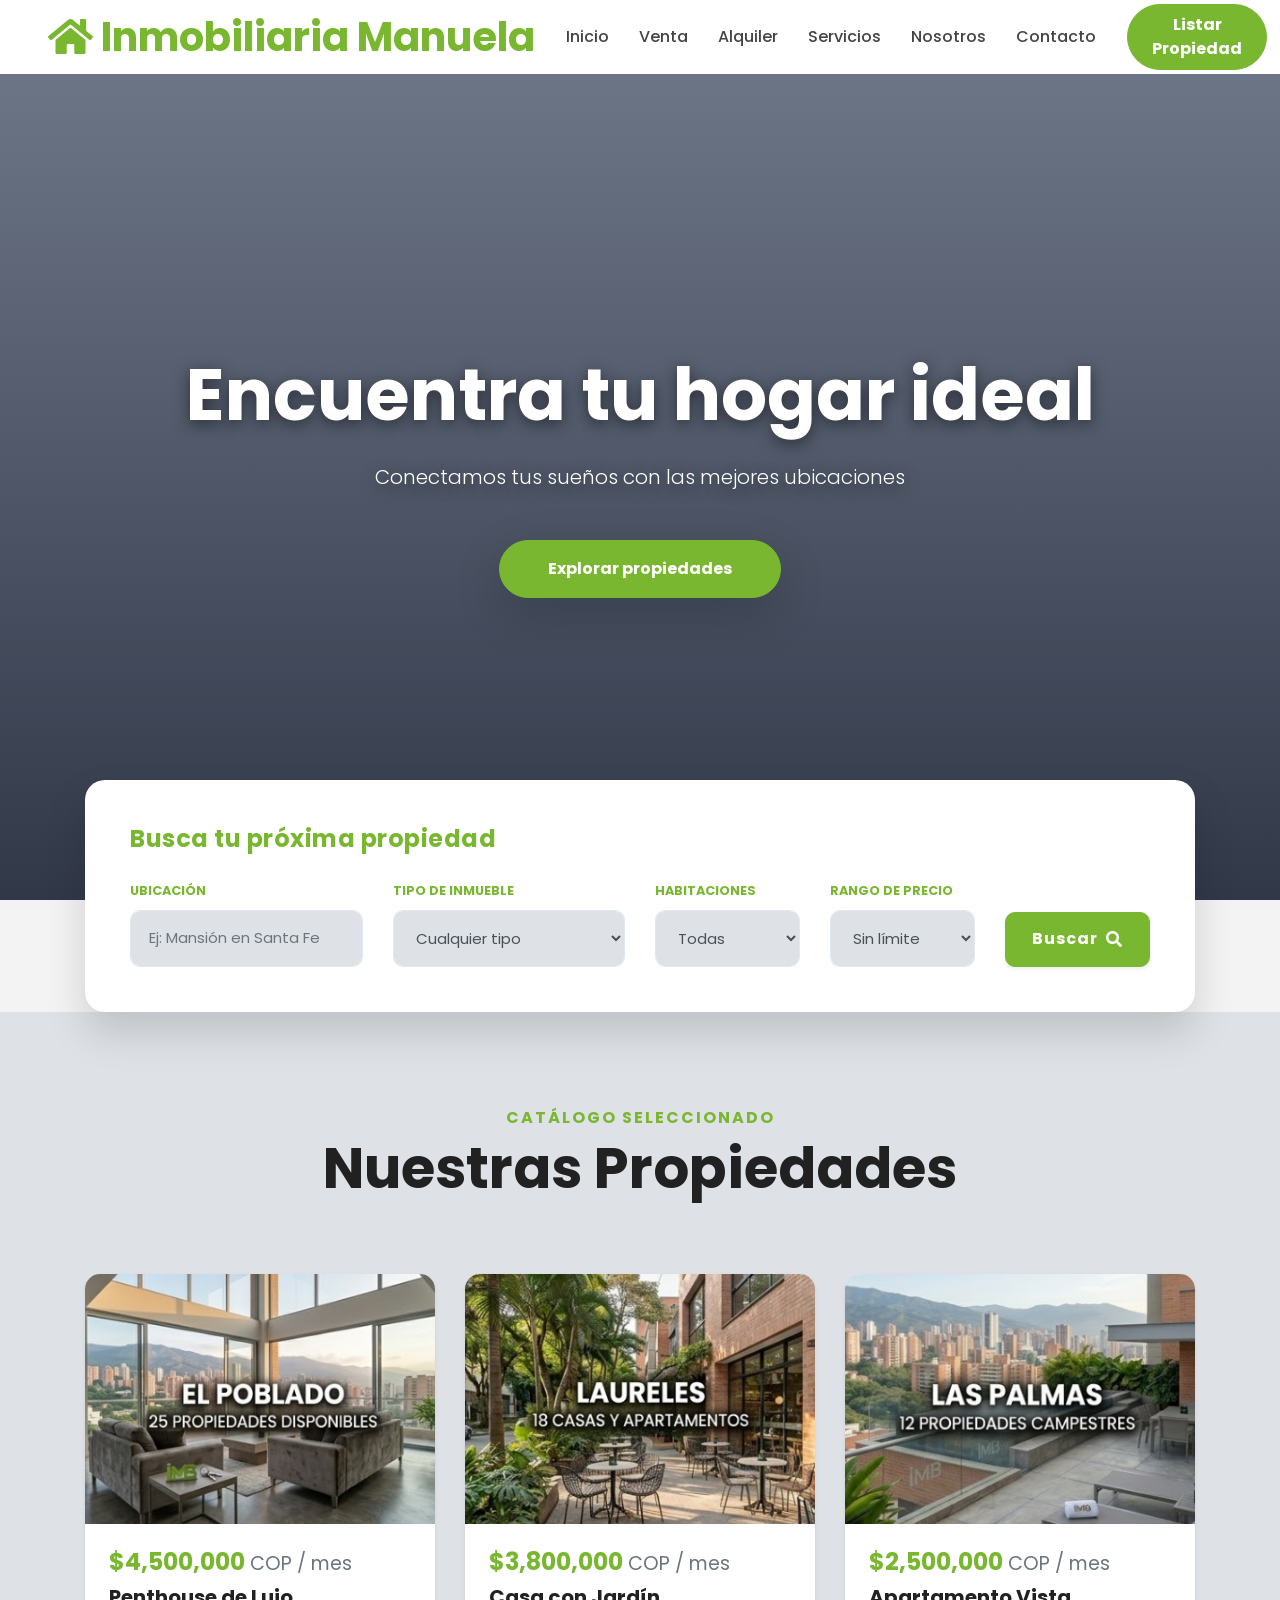
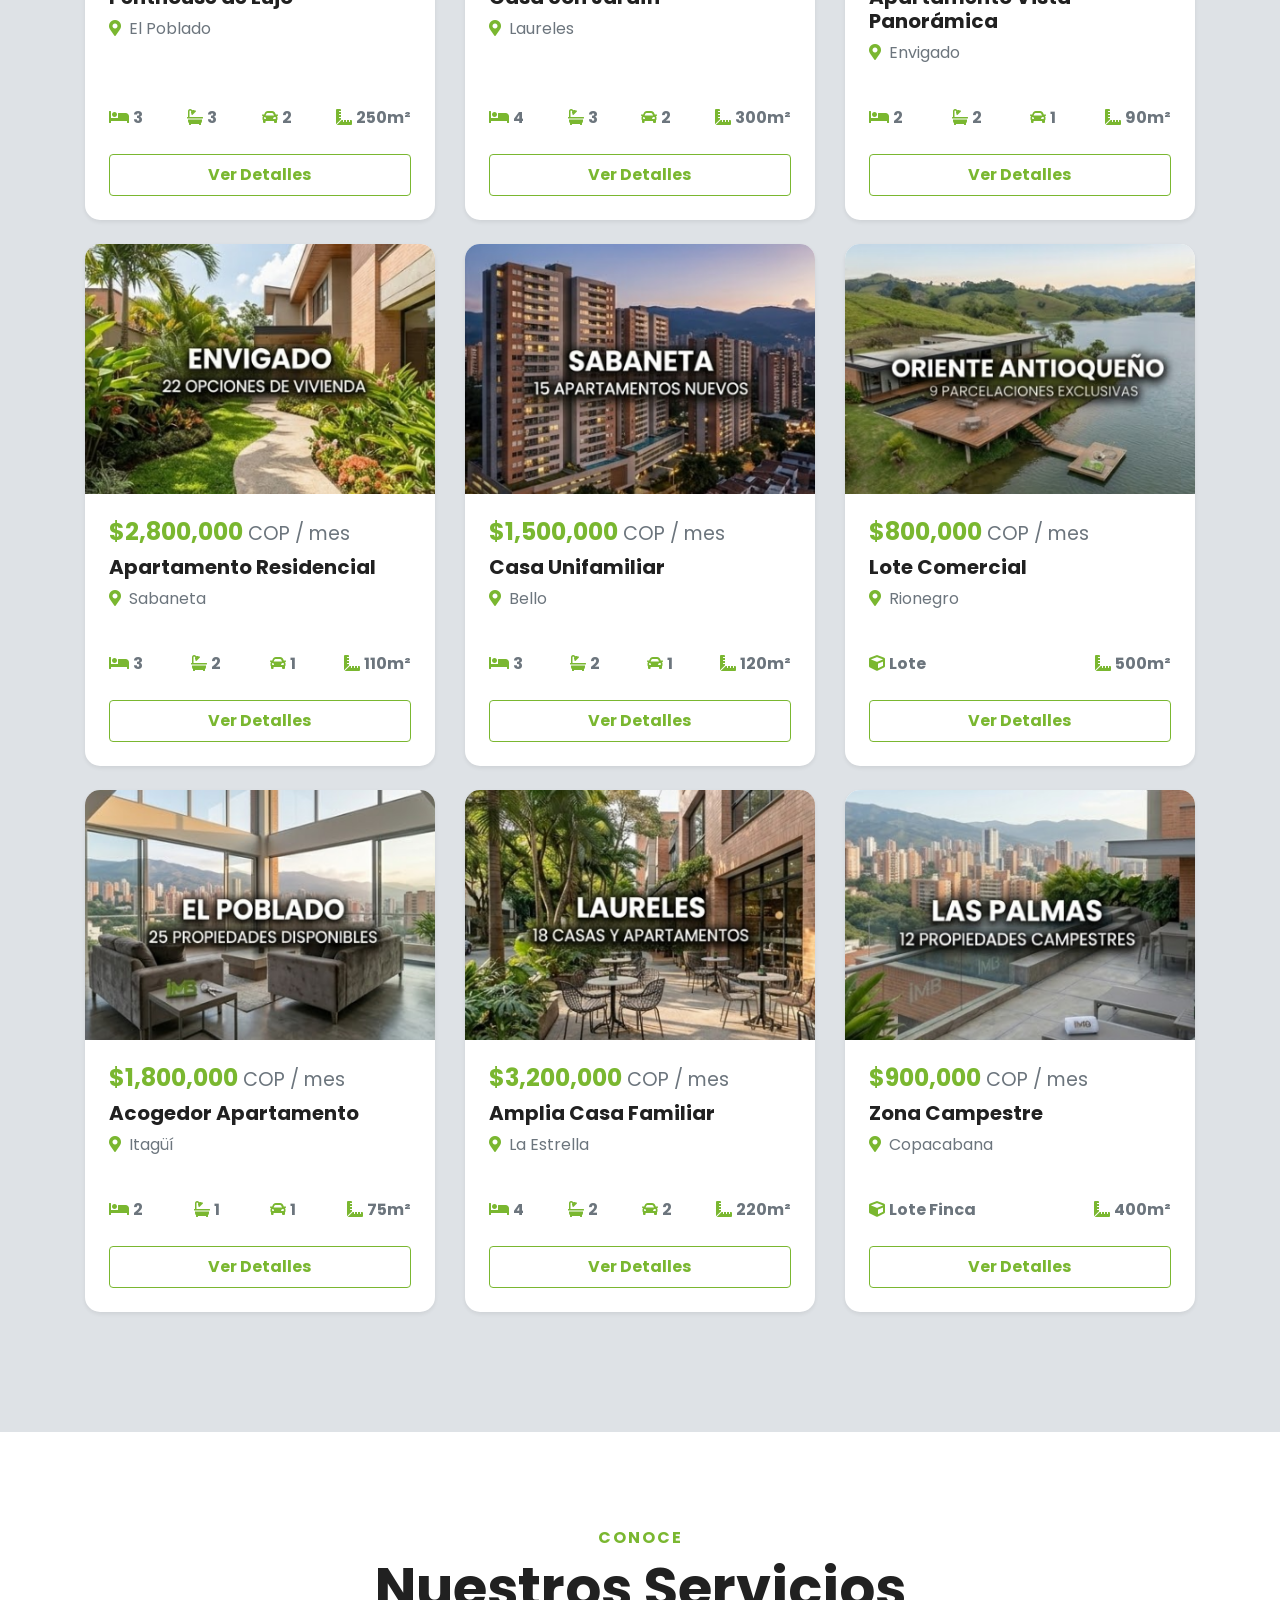
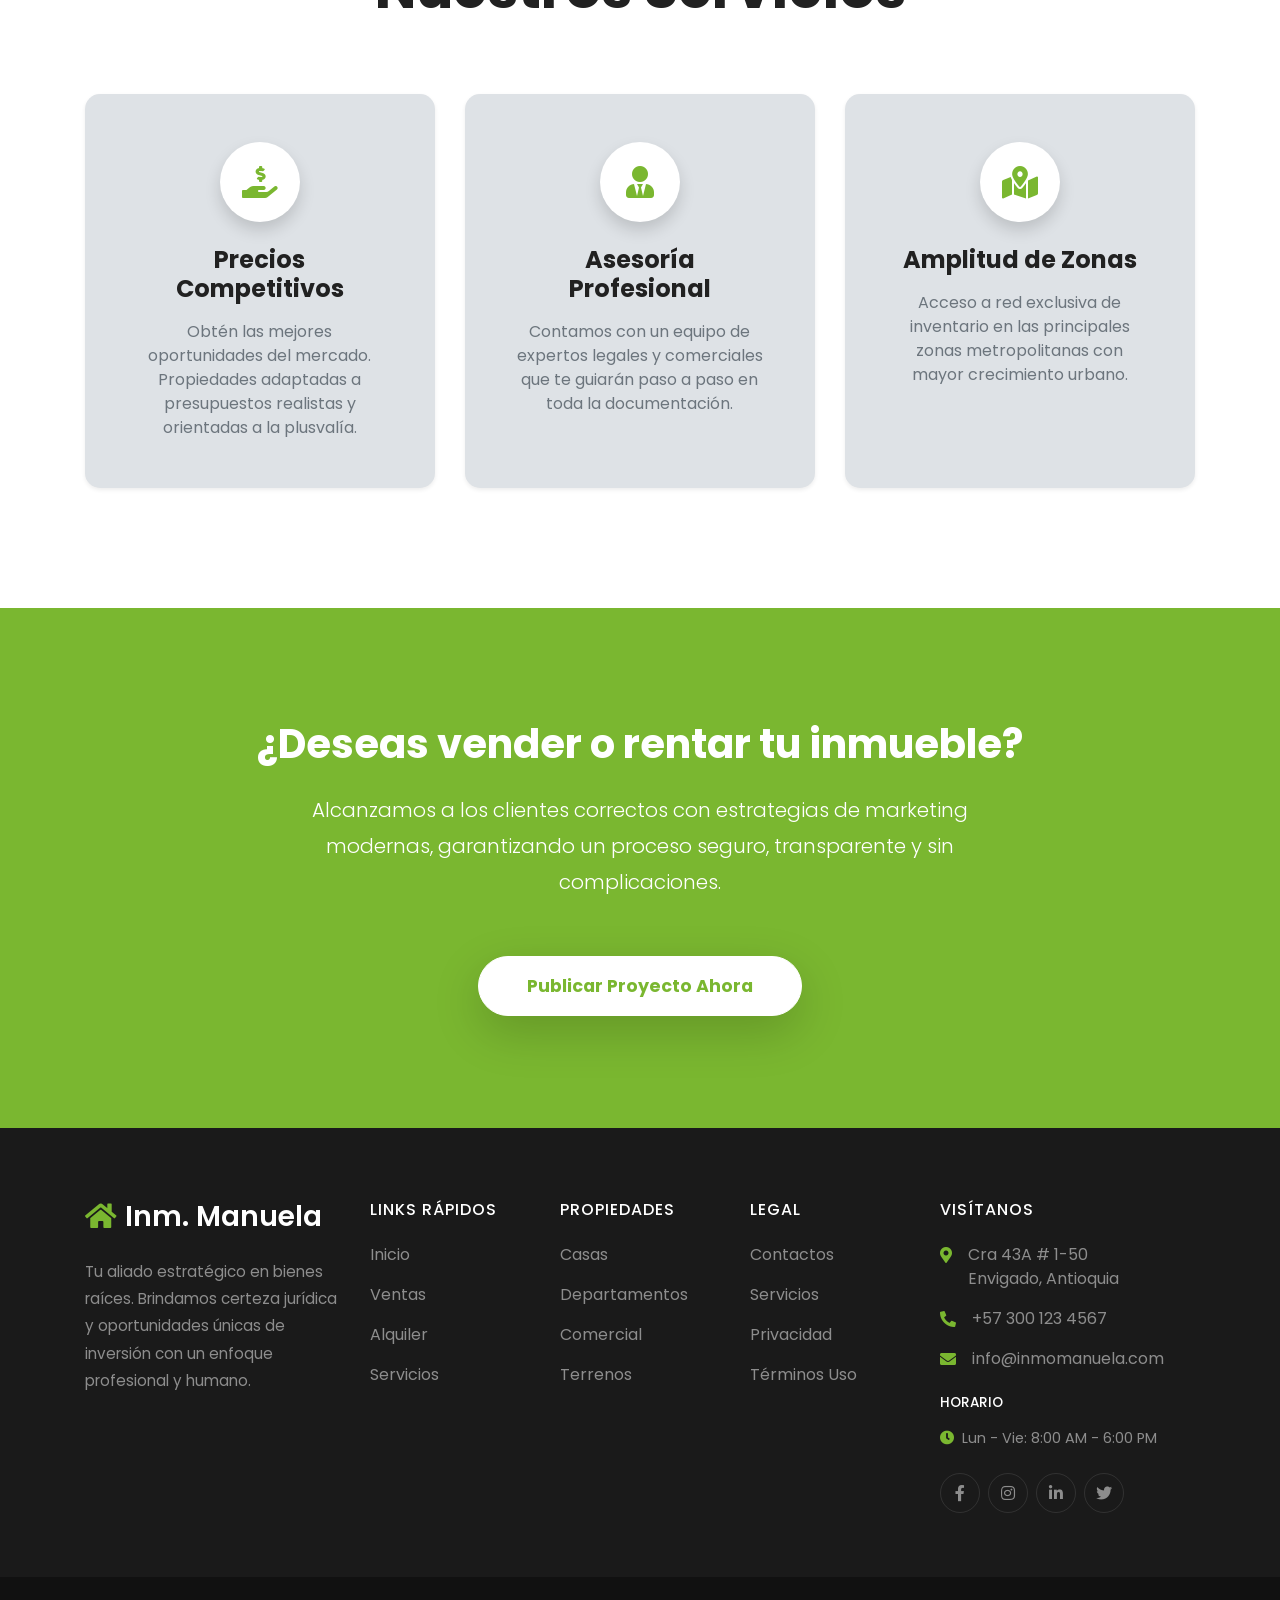
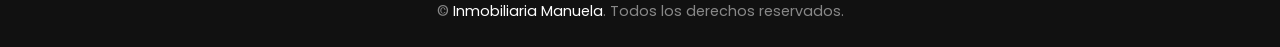
==== index.html @ 90dbbf2b "la primera modificacion de goku" ====
<!DOCTYPE html>
<html lang="es">

<head>
    <meta charset="utf-8">
    <title>Inmobiliaria Manuela - Encuentra tu hogar ideal</title>
    <meta content="width=device-width, initial-scale=1.0" name="viewport">
    <!-- Font Awesome -->
    <link href="https://cdnjs.cloudflare.com/ajax/libs/font-awesome/5.10.0/css/all.min.css" rel="stylesheet">
    <!-- Google Fonts -->
    <link href="https://fonts.googleapis.com/css2?family=Poppins:wght@300;400;500;600;700&display=swap" rel="stylesheet"> 
    <!-- Bootstrap -->
    <link href="css/style.css" rel="stylesheet">
</head>

<body data-spy="scroll" data-target=".navbar" data-offset="51">
    <!-- Navbar Fija -->
    <nav class="navbar navbar-expand-lg bg-white navbar-light shadow-sm fixed-top py-3 py-lg-0 px-3 px-lg-5 transition-navbar">
        <a href="index.html" class="navbar-brand">
            <h1 class="m-0 text-primary font-weight-bold"><i class="fa fa-home mr-2"></i>Inmobiliaria Manuela</h1>
        </a>
        <button type="button" class="navbar-toggler" data-toggle="collapse" data-target="#navbarCollapse">
            <span class="navbar-toggler-icon"></span>
        </button>
        <div class="collapse navbar-collapse justify-content-between" id="navbarCollapse">
            <div class="navbar-nav ml-auto py-0">
                <a href="index.html" class="nav-item nav-link active animated-link">Inicio</a>
                <a href="destination.html" class="nav-item nav-link animated-link">Venta</a>
                <a href="package.html" class="nav-item nav-link animated-link">Alquiler</a>
                <a href="service.html" class="nav-item nav-link animated-link">Servicios</a>
                <a href="about.html" class="nav-item nav-link animated-link">Nosotros</a>
                <a href="contact.html" class="nav-item nav-link animated-link">Contacto</a>
            </div>
            <a href="#contacto" class="btn btn-primary btn-cta rounded-pill py-2 px-4 d-none d-lg-block ml-3 font-weight-bold text-white smooth-scroll">Listar Propiedad</a>
        </div>
    </nav>

    <!-- Hero -->
    <div id="inicio" class="hero-section position-relative vh-100 d-flex align-items-center">
        <div class="hero-overlay"></div>
        <div class="container position-relative text-center" style="z-index: 2; margin-top: 50px;">
            <h1 class="display-3 text-white font-weight-bold mb-4 shadow-text">Encuentra tu hogar ideal</h1>
            <p class="text-white mb-5 shadow-text lead w-75 mx-auto" style="font-size: 1.25rem;">Conectamos tus sueños con las mejores ubicaciones</p>
            <a href="#destacadas" class="btn btn-primary rounded-pill py-3 px-5 font-weight-bold smooth-scroll text-white shadow-lg btn-cta">Explorar propiedades</a>
        </div>
    </div>

    <!-- Buscador (Flotante) -->
    <div class="container search-container" style="margin-top: -120px; position: relative; z-index: 10;">
        <div class="bg-white rounded-lg shadow-lg p-4 p-md-5 search-card">
            <h4 class="text-primary font-weight-bold mb-4">Busca tu próxima propiedad</h4>
            <form id="searchForm">
                <div class="row align-items-end">
                    <div class="col-lg-3 col-md-6 mb-3 mb-lg-0">
                        <label class="font-weight-bold text-primary small text-uppercase" for="ubicacionInput">Ubicación</label>
                        <input type="text" class="form-control bg-light border-0 py-3" id="ubicacionInput" placeholder="Ej: Mansión en Santa Fe">
                    </div>
                    <div class="col-lg-3 col-md-6 mb-3 mb-lg-0">
                        <label class="font-weight-bold text-primary small text-uppercase" for="tipo">Tipo de Inmueble</label>
                        <select class="form-control bg-light border-0 py-3" id="tipo">
                            <option value="">Cualquier tipo</option>
                            <option value="casa">Casa</option>
                            <option value="departamento">Departamento</option>
                            <option value="terreno">Terreno</option>
                            <option value="oficina">Oficina Comercial</option>
                        </select>
                    </div>
                    <div class="col-lg-2 col-md-6 mb-3 mb-lg-0">
                        <label class="font-weight-bold text-primary small text-uppercase" for="habitaciones">Habitaciones</label>
                        <select class="form-control bg-light border-0 py-3" id="habitaciones">
                            <option value="todas">Todas</option>
                            <option value="1">1 o más</option>
                            <option value="2">2 o más</option>
                            <option value="3">3 o más</option>
                            <option value="4">4 o más</option>
                        </select>
                    </div>
                    <div class="col-lg-2 col-md-6 mb-3 mb-lg-0">
                        <label class="font-weight-bold text-primary small text-uppercase" for="precio">Rango de Precio</label>
                        <select class="form-control bg-light border-0 py-3" id="precio">
                            <option value="ilimitado">Sin límite</option>
                            <option value="1000000">Hasta $1M COP</option>
                            <option value="3000000">Hasta $3M COP</option>
                            <option value="5000000">Hasta $5M COP</option>
                            <option value="10000000">Hasta $10M COP</option>
                        </select>
                    </div>
                    <div class="col-lg-2 mt-3 mt-lg-0">
                        <button class="btn btn-primary btn-block py-3 font-weight-bold shadow-sm d-flex align-items-center justify-content-center text-white submit-btn" type="submit">
                            Buscar <i class="fa fa-search ml-2"></i>
                        </button>
                    </div>
                </div>
                <div id="search-feedback" class="mt-4 text-center d-none p-3 rounded font-weight-bold">
                    <!-- Mensaje de confirmacion ira aqui -->
                </div>
            </form>
        </div>

        <!-- Contenedor cerrado del buscador (sin propiedades de prueba duplicadas) -->
    </div>

    <!-- Propiedades Destacadas (Resultados) -->
    <div id="destacadas" class="container-fluid bg-light py-5">
        <div class="container py-5">
            <div class="text-center mb-5 pb-3">
                <h6 class="text-primary text-uppercase font-weight-bold" style="letter-spacing: 2px;">Catálogo Seleccionado</h6>
                <h2 class="display-4 font-weight-bold text-dark">Nuestras Propiedades</h2>
            </div>
            <div class="row" id="property-grid">
                <!-- Propiedad 1 -->
                <div class="col-lg-4 col-md-6 mb-4 property-item" data-ubicacion="El Poblado" data-tipo="departamento" data-habitaciones="3" data-precio="4500000">
                    <div class="property-card bg-white rounded-lg shadow-sm overflow-hidden h-100 d-flex flex-column">
                        <div class="position-relative overflow-hidden property-img" style="height: 250px;">
                            <img class="img-fluid w-100 h-100" src="img/destination-1.png" alt="Propiedad" style="object-fit:cover;">
                            <div class="badge-status bg-success text-white position-absolute font-weight-bold px-3 py-1 rounded">Renta</div>
                        </div>
                        <div class="p-4 d-flex flex-column flex-grow-1">
                            <h4 class="text-primary font-weight-bold mb-2">$4,500,000 <span class="small text-muted font-weight-normal">COP / mes</span></h4>
                            <h5 class="font-weight-bold mb-2 text-dark property-title">Penthouse de Lujo</h5>
                            <p class="text-muted mb-4"><i class="fa fa-map-marker-alt text-primary mr-2"></i>El Poblado</p>
                            
                            <div class="mt-auto">
                                <div class="d-flex justify-content-between mb-4 pt-3 border-top border-light">
                                    <span class="property-specs text-muted font-weight-bold"><i class="fa fa-bed text-primary mr-1"></i>3</span>
                                    <span class="property-specs text-muted font-weight-bold"><i class="fa fa-bath text-primary mr-1"></i>3</span>
                                    <span class="property-specs text-muted font-weight-bold"><i class="fa fa-car text-primary mr-1"></i>2</span>
                                    <span class="property-specs text-muted font-weight-bold"><i class="fa fa-ruler-combined text-primary mr-1"></i>250m&sup2;</span>
                                </div>
                                <a href="property-details.html?id=1" class="btn btn-outline-primary btn-block rounded py-2 font-weight-bold w-100">Ver Detalles</a>
                            </div>
                        </div>
                    </div>
                </div>
                <!-- Propiedad 2 -->
                <div class="col-lg-4 col-md-6 mb-4 property-item" data-ubicacion="Laureles" data-tipo="casa" data-habitaciones="4" data-precio="3800000">
                    <div class="property-card bg-white rounded-lg shadow-sm overflow-hidden h-100 d-flex flex-column">
                        <div class="position-relative overflow-hidden property-img" style="height: 250px;">
                            <img class="img-fluid w-100 h-100" src="img/destination-2.png" alt="Propiedad" style="object-fit:cover;">
                            <div class="badge-status bg-success text-white position-absolute font-weight-bold px-3 py-1 rounded">Renta</div>
                        </div>
                        <div class="p-4 d-flex flex-column flex-grow-1">
                            <h4 class="text-primary font-weight-bold mb-2">$3,800,000 <span class="small text-muted font-weight-normal">COP / mes</span></h4>
                            <h5 class="font-weight-bold mb-2 text-dark property-title">Casa con Jardín</h5>
                            <p class="text-muted mb-4"><i class="fa fa-map-marker-alt text-primary mr-2"></i>Laureles</p>
                            
                            <div class="mt-auto">
                                <div class="d-flex justify-content-between mb-4 pt-3 border-top border-light">
                                    <span class="property-specs text-muted font-weight-bold"><i class="fa fa-bed text-primary mr-1"></i>4</span>
                                    <span class="property-specs text-muted font-weight-bold"><i class="fa fa-bath text-primary mr-1"></i>3</span>
                                    <span class="property-specs text-muted font-weight-bold"><i class="fa fa-car text-primary mr-1"></i>2</span>
                                    <span class="property-specs text-muted font-weight-bold"><i class="fa fa-ruler-combined text-primary mr-1"></i>300m&sup2;</span>
                                </div>
                                <a href="property-details.html?id=2" class="btn btn-outline-primary btn-block rounded py-2 font-weight-bold w-100">Ver Detalles</a>
                            </div>
                        </div>
                    </div>
                </div>
                <!-- Propiedad 3 -->
                <div class="col-lg-4 col-md-6 mb-4 property-item" data-ubicacion="Envigado" data-tipo="departamento" data-habitaciones="2" data-precio="2500000">
                    <div class="property-card bg-white rounded-lg shadow-sm overflow-hidden h-100 d-flex flex-column">
                        <div class="position-relative overflow-hidden property-img" style="height: 250px;">
                            <img class="img-fluid w-100 h-100" src="img/destination-3.png" alt="Propiedad" style="object-fit:cover;">
                            <div class="badge-status bg-success text-white position-absolute font-weight-bold px-3 py-1 rounded">Renta</div>
                        </div>
                        <div class="p-4 d-flex flex-column flex-grow-1">
                            <h4 class="text-primary font-weight-bold mb-2">$2,500,000 <span class="small text-muted font-weight-normal">COP / mes</span></h4>
                            <h5 class="font-weight-bold mb-2 text-dark property-title">Apartamento Vista Panorámica</h5>
                            <p class="text-muted mb-4"><i class="fa fa-map-marker-alt text-primary mr-2"></i>Envigado</p>
                            
                            <div class="mt-auto">
                                <div class="d-flex justify-content-between mb-4 pt-3 border-top border-light">
                                    <span class="property-specs text-muted font-weight-bold"><i class="fa fa-bed text-primary mr-1"></i>2</span>
                                    <span class="property-specs text-muted font-weight-bold"><i class="fa fa-bath text-primary mr-1"></i>2</span>
                                    <span class="property-specs text-muted font-weight-bold"><i class="fa fa-car text-primary mr-1"></i>1</span>
                                    <span class="property-specs text-muted font-weight-bold"><i class="fa fa-ruler-combined text-primary mr-1"></i>90m&sup2;</span>
                                </div>
                                <a href="property-details.html?id=3" class="btn btn-outline-primary btn-block rounded py-2 font-weight-bold w-100">Ver Detalles</a>
                            </div>
                        </div>
                    </div>
                </div>
                 <!-- Propiedad 4 -->
                 <div class="col-lg-4 col-md-6 mb-4 property-item" data-ubicacion="Sabaneta" data-tipo="departamento" data-habitaciones="3" data-precio="2800000">
                    <div class="property-card bg-white rounded-lg shadow-sm overflow-hidden h-100 d-flex flex-column">
                        <div class="position-relative overflow-hidden property-img" style="height: 250px;">
                            <img class="img-fluid w-100 h-100" src="img/destination-4.png" alt="Propiedad" style="object-fit:cover;">
                            <div class="badge-status bg-success text-white position-absolute font-weight-bold px-3 py-1 rounded">Renta</div>
                        </div>
                        <div class="p-4 d-flex flex-column flex-grow-1">
                            <h4 class="text-primary font-weight-bold mb-2">$2,800,000 <span class="small text-muted font-weight-normal">COP / mes</span></h4>
                            <h5 class="font-weight-bold mb-2 text-dark property-title">Apartamento Residencial</h5>
                            <p class="text-muted mb-4"><i class="fa fa-map-marker-alt text-primary mr-2"></i>Sabaneta</p>
                            
                            <div class="mt-auto">
                                <div class="d-flex justify-content-between mb-4 pt-3 border-top border-light">
                                    <span class="property-specs text-muted font-weight-bold"><i class="fa fa-bed text-primary mr-1"></i>3</span>
                                    <span class="property-specs text-muted font-weight-bold"><i class="fa fa-bath text-primary mr-1"></i>2</span>
                                    <span class="property-specs text-muted font-weight-bold"><i class="fa fa-car text-primary mr-1"></i>1</span>
                                    <span class="property-specs text-muted font-weight-bold"><i class="fa fa-ruler-combined text-primary mr-1"></i>110m&sup2;</span>
                                </div>
                                <a href="property-details.html?id=4" class="btn btn-outline-primary btn-block rounded py-2 font-weight-bold w-100">Ver Detalles</a>
                            </div>
                        </div>
                    </div>
                </div>
                <!-- Propiedad 5 -->
                <div class="col-lg-4 col-md-6 mb-4 property-item" data-ubicacion="Bello" data-tipo="casa" data-habitaciones="3" data-precio="1500000">
                    <div class="property-card bg-white rounded-lg shadow-sm overflow-hidden h-100 d-flex flex-column">
                        <div class="position-relative overflow-hidden property-img" style="height: 250px;">
                            <img class="img-fluid w-100 h-100" src="img/destination-5.png" alt="Propiedad" style="object-fit:cover;">
                            <div class="badge-status bg-success text-white position-absolute font-weight-bold px-3 py-1 rounded">Renta</div>
                        </div>
                        <div class="p-4 d-flex flex-column flex-grow-1">
                            <h4 class="text-primary font-weight-bold mb-2">$1,500,000 <span class="small text-muted font-weight-normal">COP / mes</span></h4>
                            <h5 class="font-weight-bold mb-2 text-dark property-title">Casa Unifamiliar</h5>
                            <p class="text-muted mb-4"><i class="fa fa-map-marker-alt text-primary mr-2"></i>Bello</p>
                            
                            <div class="mt-auto">
                                <div class="d-flex justify-content-between mb-4 pt-3 border-top border-light">
                                    <span class="property-specs text-muted font-weight-bold"><i class="fa fa-bed text-primary mr-1"></i>3</span>
                                    <span class="property-specs text-muted font-weight-bold"><i class="fa fa-bath text-primary mr-1"></i>2</span>
                                    <span class="property-specs text-muted font-weight-bold"><i class="fa fa-car text-primary mr-1"></i>1</span>
                                    <span class="property-specs text-muted font-weight-bold"><i class="fa fa-ruler-combined text-primary mr-1"></i>120m&sup2;</span>
                                </div>
                                <a href="property-details.html?id=5" class="btn btn-outline-primary btn-block rounded py-2 font-weight-bold w-100">Ver Detalles</a>
                            </div>
                        </div>
                    </div>
                </div>
                <!-- Propiedad 6 -->
                <div class="col-lg-4 col-md-6 mb-4 property-item" data-ubicacion="Rionegro" data-tipo="terreno" data-habitaciones="0" data-precio="800000">
                    <div class="property-card bg-white rounded-lg shadow-sm overflow-hidden h-100 d-flex flex-column">
                        <div class="position-relative overflow-hidden property-img" style="height: 250px;">
                            <img class="img-fluid w-100 h-100" src="img/destination-6.png" alt="Propiedad" style="object-fit:cover;">
                            <div class="badge-status bg-success text-white position-absolute font-weight-bold px-3 py-1 rounded">Renta</div>
                        </div>
                        <div class="p-4 d-flex flex-column flex-grow-1">
                            <h4 class="text-primary font-weight-bold mb-2">$800,000 <span class="small text-muted font-weight-normal">COP / mes</span></h4>
                            <h5 class="font-weight-bold mb-2 text-dark property-title">Lote Comercial</h5>
                            <p class="text-muted mb-4"><i class="fa fa-map-marker-alt text-primary mr-2"></i>Rionegro</p>
                            
                            <div class="mt-auto">
                                <div class="d-flex justify-content-between mb-4 pt-3 border-top border-light">
                                    <span class="property-specs text-muted font-weight-bold"><i class="fa fa-cube text-primary mr-1"></i>Lote</span>
                                    <span class="property-specs text-muted font-weight-bold"><i class="fa fa-ruler-combined text-primary mr-1"></i>500m&sup2;</span>
                                </div>
                                <a href="property-details.html?id=6" class="btn btn-outline-primary btn-block rounded py-2 font-weight-bold w-100">Ver Detalles</a>
                            </div>
                        </div>
                    </div>
                </div>
                <!-- Propiedad 7 -->
                <div class="col-lg-4 col-md-6 mb-4 property-item" data-ubicacion="Itagüí" data-tipo="departamento" data-habitaciones="2" data-precio="1800000">
                    <div class="property-card bg-white rounded-lg shadow-sm overflow-hidden h-100 d-flex flex-column">
                        <div class="position-relative overflow-hidden property-img" style="height: 250px;">
                            <img class="img-fluid w-100 h-100" src="img/destination-1.png" alt="Propiedad" style="object-fit:cover;">
                            <div class="badge-status bg-success text-white position-absolute font-weight-bold px-3 py-1 rounded">Renta</div>
                        </div>
                        <div class="p-4 d-flex flex-column flex-grow-1">
                            <h4 class="text-primary font-weight-bold mb-2">$1,800,000 <span class="small text-muted font-weight-normal">COP / mes</span></h4>
                            <h5 class="font-weight-bold mb-2 text-dark property-title">Acogedor Apartamento</h5>
                            <p class="text-muted mb-4"><i class="fa fa-map-marker-alt text-primary mr-2"></i>Itagüí</p>
                            
                            <div class="mt-auto">
                                <div class="d-flex justify-content-between mb-4 pt-3 border-top border-light">
                                    <span class="property-specs text-muted font-weight-bold"><i class="fa fa-bed text-primary mr-1"></i>2</span>
                                    <span class="property-specs text-muted font-weight-bold"><i class="fa fa-bath text-primary mr-1"></i>1</span>
                                    <span class="property-specs text-muted font-weight-bold"><i class="fa fa-car text-primary mr-1"></i>1</span>
                                    <span class="property-specs text-muted font-weight-bold"><i class="fa fa-ruler-combined text-primary mr-1"></i>75m&sup2;</span>
                                </div>
                                <a href="property-details.html?id=7" class="btn btn-outline-primary btn-block rounded py-2 font-weight-bold w-100">Ver Detalles</a>
                            </div>
                        </div>
                    </div>
                </div>
                <!-- Propiedad 8 -->
                <div class="col-lg-4 col-md-6 mb-4 property-item" data-ubicacion="La Estrella" data-tipo="casa" data-habitaciones="4" data-precio="3200000">
                    <div class="property-card bg-white rounded-lg shadow-sm overflow-hidden h-100 d-flex flex-column">
                        <div class="position-relative overflow-hidden property-img" style="height: 250px;">
                            <img class="img-fluid w-100 h-100" src="img/destination-2.png" alt="Propiedad" style="object-fit:cover;">
                            <div class="badge-status bg-success text-white position-absolute font-weight-bold px-3 py-1 rounded">Renta</div>
                        </div>
                        <div class="p-4 d-flex flex-column flex-grow-1">
                            <h4 class="text-primary font-weight-bold mb-2">$3,200,000 <span class="small text-muted font-weight-normal">COP / mes</span></h4>
                            <h5 class="font-weight-bold mb-2 text-dark property-title">Amplia Casa Familiar</h5>
                            <p class="text-muted mb-4"><i class="fa fa-map-marker-alt text-primary mr-2"></i>La Estrella</p>
                            
                            <div class="mt-auto">
                                <div class="d-flex justify-content-between mb-4 pt-3 border-top border-light">
                                    <span class="property-specs text-muted font-weight-bold"><i class="fa fa-bed text-primary mr-1"></i>4</span>
                                    <span class="property-specs text-muted font-weight-bold"><i class="fa fa-bath text-primary mr-1"></i>2</span>
                                    <span class="property-specs text-muted font-weight-bold"><i class="fa fa-car text-primary mr-1"></i>2</span>
                                    <span class="property-specs text-muted font-weight-bold"><i class="fa fa-ruler-combined text-primary mr-1"></i>220m&sup2;</span>
                                </div>
                                <a href="property-details.html?id=8" class="btn btn-outline-primary btn-block rounded py-2 font-weight-bold w-100">Ver Detalles</a>
                            </div>
                        </div>
                    </div>
                </div>
                <!-- Propiedad 9 -->
                <div class="col-lg-4 col-md-6 mb-4 property-item" data-ubicacion="Copacabana" data-tipo="terreno" data-habitaciones="0" data-precio="900000">
                    <div class="property-card bg-white rounded-lg shadow-sm overflow-hidden h-100 d-flex flex-column">
                        <div class="position-relative overflow-hidden property-img" style="height: 250px;">
                            <img class="img-fluid w-100 h-100" src="img/destination-3.png" alt="Propiedad" style="object-fit:cover;">
                            <div class="badge-status bg-success text-white position-absolute font-weight-bold px-3 py-1 rounded">Renta</div>
                        </div>
                        <div class="p-4 d-flex flex-column flex-grow-1">
                            <h4 class="text-primary font-weight-bold mb-2">$900,000 <span class="small text-muted font-weight-normal">COP / mes</span></h4>
                            <h5 class="font-weight-bold mb-2 text-dark property-title">Zona Campestre</h5>
                            <p class="text-muted mb-4"><i class="fa fa-map-marker-alt text-primary mr-2"></i>Copacabana</p>
                            
                            <div class="mt-auto">
                                <div class="d-flex justify-content-between mb-4 pt-3 border-top border-light">
                                    <span class="property-specs text-muted font-weight-bold"><i class="fa fa-cube text-primary mr-1"></i>Lote Finca</span>
                                    <span class="property-specs text-muted font-weight-bold"><i class="fa fa-ruler-combined text-primary mr-1"></i>400m&sup2;</span>
                                </div>
                                <a href="property-details.html?id=9" class="btn btn-outline-primary btn-block rounded py-2 font-weight-bold w-100">Ver Detalles</a>
                            </div>
                        </div>
                    </div>
                </div>
            </div>
        </div>
    </div>

    <!-- Servicios -->
    <div id="servicios" class="container-fluid py-5 bg-white">
        <div class="container py-5">
            <div class="text-center mb-5 pb-3">
                <h6 class="text-primary text-uppercase font-weight-bold" style="letter-spacing: 2px;">Conoce</h6>
                <h2 class="display-4 font-weight-bold text-dark">Nuestros Servicios</h2>
            </div>
            <div class="row">
                <div class="col-lg-4 col-md-6 mb-4">
                    <div class="service-card bg-light p-5 rounded-lg shadow-sm text-center h-100 border-0">
                        <div class="icon-circle bg-white text-primary mx-auto mb-4 shadow">
                            <i class="fa fa-hand-holding-usd fa-2x"></i>
                        </div>
                        <h4 class="font-weight-bold mb-3 text-dark">Precios Competitivos</h4>
                        <p class="text-muted mb-0">Obtén las mejores oportunidades del mercado. Propiedades adaptadas a presupuestos realistas y orientadas a la plusvalía.</p>
                    </div>
                </div>
                <div class="col-lg-4 col-md-6 mb-4">
                    <div class="service-card bg-light p-5 rounded-lg shadow-sm text-center h-100 border-0">
                        <div class="icon-circle bg-white text-primary mx-auto mb-4 shadow">
                            <i class="fa fa-user-tie fa-2x"></i>
                        </div>
                        <h4 class="font-weight-bold mb-3 text-dark">Asesoría Profesional</h4>
                        <p class="text-muted mb-0">Contamos con un equipo de expertos legales y comerciales que te guiarán paso a paso en toda la documentación.</p>
                    </div>
                </div>
                <div class="col-lg-4 col-md-6 mb-4">
                    <div class="service-card bg-light p-5 rounded-lg shadow-sm text-center h-100 border-0">
                        <div class="icon-circle bg-white text-primary mx-auto mb-4 shadow">
                            <i class="fa fa-map-marked-alt fa-2x"></i>
                        </div>
                        <h4 class="font-weight-bold mb-3 text-dark">Amplitud de Zonas</h4>
                        <p class="text-muted mb-0">Acceso a red exclusiva de inventario en las principales zonas metropolitanas con mayor crecimiento urbano.</p>
                    </div>
                </div>
            </div>
        </div>
    </div>

    <!-- CTA Global -->
    <div class="container-fluid bg-primary py-5 text-center">
        <div class="container py-5 my-3">
            <h2 class="text-white font-weight-bold mb-4 display-4" style="font-size: 2.5rem;">¿Deseas vender o rentar tu inmueble?</h2>
            <p class="text-white mb-5 fs-5 lead mx-auto" style="max-width: 700px; line-height: 1.8;">Alcanzamos a los clientes correctos con estrategias de marketing modernas, garantizando un proceso seguro, transparente y sin complicaciones.</p>
            <a href="#contacto" class="btn btn-light btn-cta rounded-pill py-3 px-5 text-primary font-weight-bold shadow-lg mt-2 smooth-scroll" style="font-size: 1.1rem;">Publicar Proyecto Ahora</a>
        </div>
    </div>

    <!-- Footer Premium Inmobiliario -->
    <footer class="real-estate-footer pt-5" id="contacto">
        <div class="container pt-4 pb-3">
            <div class="row">
                <!-- COLUMNA 1: Logo y Descripción -->
                <div class="col-lg-3 col-md-6 mb-5 pe-lg-4">
                    <h3 class="text-white mb-4"><i class="fa fa-home text-primary mr-2"></i>Inm. Manuela</h3>
                    <p class="text-white-50" style="line-height: 1.8; font-size: 0.95rem;">Tu aliado estratégico en bienes raíces. Brindamos certeza jurídica y oportunidades únicas de inversión con un enfoque profesional y humano.</p>
                </div>
                
                <!-- COLUMNA 2: Rápido Links -->
                <div class="col-lg-2 col-md-6 mb-5">
                    <h5 class="text-white text-uppercase mb-4" style="letter-spacing: 1px; font-weight: 600; font-size: 1rem;">Links Rápidos</h5>
                    <div class="d-flex flex-column justify-content-start footer-links list-unstyled">
                        <a class="text-white-50 mb-3" href="#inicio">Inicio</a>
                        <a class="text-white-50 mb-3" href="#destacadas">Ventas</a>
                        <a class="text-white-50 mb-3" href="#destacadas">Alquiler</a>
                        <a class="text-white-50 mb-3" href="#servicios">Servicios</a>
                    </div>
                </div>
                
                <!-- COLUMNA 3: Propiedad types -->
                <div class="col-lg-2 col-md-6 mb-5">
                    <h5 class="text-white text-uppercase mb-4" style="letter-spacing: 1px; font-weight: 600; font-size: 1rem;">Propiedades</h5>
                    <div class="d-flex flex-column justify-content-start footer-links list-unstyled">
                        <a class="text-white-50 mb-3" href="#">Casas</a>
                        <a class="text-white-50 mb-3" href="#">Departamentos</a>
                        <a class="text-white-50 mb-3" href="#">Comercial</a>
                        <a class="text-white-50" href="#">Terrenos</a>
                    </div>
                </div>
                
                <!-- COLUMNA 4: Legal -->
                <div class="col-lg-2 col-md-6 mb-5">
                    <h5 class="text-white text-uppercase mb-4" style="letter-spacing: 1px; font-weight: 600; font-size: 1rem;">Legal</h5>
                    <div class="d-flex flex-column justify-content-start footer-links list-unstyled">
                        <a class="text-white-50 mb-3" href="#contacto">Contactos</a>
                        <a class="text-white-50 mb-3" href="#servicios">Servicios</a>
                        <a class="text-white-50 mb-3" href="#">Privacidad</a>
                        <a class="text-white-50" href="#">Términos Uso</a>
                    </div>
                </div>
                
                <!-- COLUMNA 5 y 6: Contacto + Horarios -->
                <div class="col-lg-3 col-md-6 mb-5">
                    <h5 class="text-white text-uppercase mb-4" style="letter-spacing: 1px; font-weight: 600; font-size: 1rem;">Visítanos</h5>
                    <p class="text-white-50 mb-3 d-flex align-items-start">
                        <i class="fa fa-map-marker-alt text-primary mr-3 mt-1"></i>
                        <span>Cra 43A # 1-50<br>Envigado, Antioquia</span>
                    </p>
                    <p class="text-white-50 mb-3 d-flex align-items-center">
                        <i class="fa fa-phone-alt text-primary mr-3"></i>
                        +57 300 123 4567
                    </p>
                    <p class="text-white-50 mb-4 d-flex align-items-center">
                        <i class="fa fa-envelope text-primary mr-3"></i>
                        info@inmomanuela.com
                    </p>
                    
                    <h5 class="text-white text-uppercase mt-4 mb-3" style="font-weight: 600; font-size: 0.85rem;">Horario</h5>
                    <p class="text-white-50 mb-4" style="font-size: 0.9rem;"><i class="fa fa-clock text-primary mr-2"></i>Lun - Vie: 8:00 AM - 6:00 PM</p>
                    
                    <div class="d-flex w-100 footer-social">
                        <a class="btn btn-outline-light btn-social mr-2" href="#"><i class="fab fa-facebook-f"></i></a>
                        <a class="btn btn-outline-light btn-social mr-2" href="#"><i class="fab fa-instagram"></i></a>
                        <a class="btn btn-outline-light btn-social mr-2" href="#"><i class="fab fa-linkedin-in"></i></a>
                        <a class="btn btn-outline-light btn-social" href="#"><i class="fab fa-twitter"></i></a>
                    </div>
                </div>
            </div>
        </div>
        
        <!-- PARTE INFERIOR -->
        <div class="container-fluid" style="background-color: #111111;">
            <div class="row pt-4 pb-4">
                <div class="col-12 text-center">
                    <p class="m-0 text-white-50" style="font-size: 0.9rem;">&copy; <span class="text-white">Inmobiliaria Manuela</span>. Todos los derechos reservados.</p>
                </div>
            </div>
        </div>
    </footer>


    <!-- JavaScript Base -->
    <script src="https://code.jquery.com/jquery-3.4.1.min.js"></script>
    <script src="https://stackpath.bootstrapcdn.com/bootstrap/4.4.1/js/bootstrap.bundle.min.js"></script>
    <script src="js/main.js"></script>
</body>
</html>
---- css/style.css ----
/******* Bootstrap Theming ********/
/*!
 * Bootstrap v4.5.3 (https://getbootstrap.com/)
 * Copyright 2011-2020 The Bootstrap Authors
 * Copyright 2011-2020 Twitter, Inc.
 * Licensed under MIT (https://github.com/twbs/bootstrap/blob/main/LICENSE)
 */
:root {
  --blue: #007bff;
  --indigo: #6610f2;
  --purple: #6f42c1;
  --pink: #e83e8c;
  --red: #dc3545;
  --orange: #fd7e14;
  --yellow: #ffc107;
  --green: #28a745;
  --teal: #20c997;
  --cyan: #17a2b8;
  --white: #fff;
  --gray: #6c757d;
  --gray-dark: #343a40;
  --primary: #007bff;
  --secondary: #f4faec;
  --success: #28a745;
  --info: #17a2b8;
  --warning: #ffc107;
  --danger: #dc3545;
  --light: #FFFFFF;
  --dark: #212121;
  --breakpoint-xs: 0;
  --breakpoint-sm: 576px;
  --breakpoint-md: 768px;
  --breakpoint-lg: 992px;
  --breakpoint-xl: 1200px;
  --font-family-sans-serif: "Poppins", sans-serif;
  --font-family-monospace: SFMono-Regular, Menlo, Monaco, Consolas, "Liberation Mono", "Courier New", monospace;
}

*,
*::before,
*::after {
  box-sizing: border-box;
}

html {
  font-family: sans-serif;
  line-height: 1.15;
  -webkit-text-size-adjust: 100%;
  -webkit-tap-highlight-color: rgba(0, 0, 0, 0);
}

article, aside, figcaption, figure, footer, header, hgroup, main, nav, section {
  display: block;
}

body {
  margin: 0;
  font-family: "Poppins", sans-serif;
  font-size: 1rem;
  font-weight: 400;
  line-height: 1.5;
  color: #656565;
  text-align: left;
  background-color: #F3F3F3;
}

[tabindex="-1"]:focus:not(:focus-visible) {
  outline: 0 !important;
}

hr {
  box-sizing: content-box;
  height: 0;
  overflow: visible;
}

h1, h2, h3, h4, h5, h6 {
  margin-top: 0;
  margin-bottom: 0.5rem;
}

p {
  margin-top: 0;
  margin-bottom: 1rem;
}

abbr[title],
abbr[data-original-title] {
  text-decoration: underline;
  text-decoration: underline dotted;
  cursor: help;
  border-bottom: 0;
  text-decoration-skip-ink: none;
}

address {
  margin-bottom: 1rem;
  font-style: normal;
  line-height: inherit;
}

ol,
ul,
dl {
  margin-top: 0;
  margin-bottom: 1rem;
}

ol ol,
ul ul,
ol ul,
ul ol {
  margin-bottom: 0;
}

dt {
  font-weight: 700;
}

dd {
  margin-bottom: .5rem;
  margin-left: 0;
}

blockquote {
  margin: 0 0 1rem;
}

b,
strong {
  font-weight: bolder;
}

small {
  font-size: 80%;
}

sub,
sup {
  position: relative;
  font-size: 75%;
  line-height: 0;
  vertical-align: baseline;
}

sub {
  bottom: -.25em;
}

sup {
  top: -.5em;
}

a {
  color: #007bff;
  text-decoration: none;
  background-color: transparent;
}

a:hover {
  color: #0056b3;
  text-decoration: underline;
}

a:not([href]):not([class]) {
  color: inherit;
  text-decoration: none;
}

a:not([href]):not([class]):hover {
  color: inherit;
  text-decoration: none;
}

pre,
code,
kbd,
samp {
  font-family: SFMono-Regular, Menlo, Monaco, Consolas, "Liberation Mono", "Courier New", monospace;
  font-size: 1em;
}

pre {
  margin-top: 0;
  margin-bottom: 1rem;
  overflow: auto;
  -ms-overflow-style: scrollbar;
}

figure {
  margin: 0 0 1rem;
}

img {
  vertical-align: middle;
  border-style: none;
}

svg {
  overflow: hidden;
  vertical-align: middle;
}

table {
  border-collapse: collapse;
}

caption {
  padding-top: 0.75rem;
  padding-bottom: 0.75rem;
  color: #6c757d;
  text-align: left;
  caption-side: bottom;
}

th {
  text-align: inherit;
  text-align: -webkit-match-parent;
}

label {
  display: inline-block;
  margin-bottom: 0.5rem;
}

button {
  border-radius: 0;
}

button:focus {
  outline: 1px dotted;
  outline: 5px auto -webkit-focus-ring-color;
}

input,
button,
select,
optgroup,
textarea {
  margin: 0;
  font-family: inherit;
  font-size: inherit;
  line-height: inherit;
}

button,
input {
  overflow: visible;
}

button,
select {
  text-transform: none;
}

[role="button"] {
  cursor: pointer;
}

select {
  word-wrap: normal;
}

button,
[type="button"],
[type="reset"],
[type="submit"] {
  -webkit-appearance: button;
}

button:not(:disabled),
[type="button"]:not(:disabled),
[type="reset"]:not(:disabled),
[type="submit"]:not(:disabled) {
  cursor: pointer;
}

button::-moz-focus-inner,
[type="button"]::-moz-focus-inner,
[type="reset"]::-moz-focus-inner,
[type="submit"]::-moz-focus-inner {
  padding: 0;
  border-style: none;
}

input[type="radio"],
input[type="checkbox"] {
  box-sizing: border-box;
  padding: 0;
}

textarea {
  overflow: auto;
  resize: vertical;
}

fieldset {
  min-width: 0;
  padding: 0;
  margin: 0;
  border: 0;
}

legend {
  display: block;
  width: 100%;
  max-width: 100%;
  padding: 0;
  margin-bottom: .5rem;
  font-size: 1.5rem;
  line-height: inherit;
  color: inherit;
  white-space: normal;
}

@media (max-width: 1200px) {
  legend {
    font-size: calc(1.275rem + 0.3vw) ;
  }
}

progress {
  vertical-align: baseline;
}

[type="number"]::-webkit-inner-spin-button,
[type="number"]::-webkit-outer-spin-button {
  height: auto;
}

[type="search"] {
  outline-offset: -2px;
  -webkit-appearance: none;
}

[type="search"]::-webkit-search-decoration {
  -webkit-appearance: none;
}

::-webkit-file-upload-button {
  font: inherit;
  -webkit-appearance: button;
}

output {
  display: inline-block;
}

summary {
  display: list-item;
  cursor: pointer;
}

template {
  display: none;
}

[hidden] {
  display: none !important;
}

h1, h2, h3, h4, h5, h6,
.h1, .h2, .h3, .h4, .h5, .h6 {
  margin-bottom: 0.5rem;
  font-weight: 500;
  line-height: 1.2;
  color: #212121;
}

h1, .h1 {
  font-size: 2.5rem;
}

@media (max-width: 1200px) {
  h1, .h1 {
    font-size: calc(1.375rem + 1.5vw) ;
  }
}

h2, .h2 {
  font-size: 2rem;
}

@media (max-width: 1200px) {
  h2, .h2 {
    font-size: calc(1.325rem + 0.9vw) ;
  }
}

h3, .h3 {
  font-size: 1.75rem;
}

@media (max-width: 1200px) {
  h3, .h3 {
    font-size: calc(1.3rem + 0.6vw) ;
  }
}

h4, .h4 {
  font-size: 1.5rem;
}

@media (max-width: 1200px) {
  h4, .h4 {
    font-size: calc(1.275rem + 0.3vw) ;
  }
}

h5, .h5 {
  font-size: 1.25rem;
}

h6, .h6 {
  font-size: 1rem;
}

.lead {
  font-size: 1.25rem;
  font-weight: 300;
}

.display-1 {
  font-size: 6rem;
  font-weight: 300;
  line-height: 1.2;
}

@media (max-width: 1200px) {
  .display-1 {
    font-size: calc(1.725rem + 5.7vw) ;
  }
}

.display-2 {
  font-size: 5.5rem;
  font-weight: 300;
  line-height: 1.2;
}

@media (max-width: 1200px) {
  .display-2 {
    font-size: calc(1.675rem + 5.1vw) ;
  }
}

.display-3 {
  font-size: 4.5rem;
  font-weight: 300;
  line-height: 1.2;
}

@media (max-width: 1200px) {
  .display-3 {
    font-size: calc(1.575rem + 3.9vw) ;
  }
}

.display-4 {
  font-size: 3.5rem;
  font-weight: 300;
  line-height: 1.2;
}

@media (max-width: 1200px) {
  .display-4 {
    font-size: calc(1.475rem + 2.7vw) ;
  }
}

hr {
  margin-top: 1rem;
  margin-bottom: 1rem;
  border: 0;
  border-top: 1px solid rgba(0, 0, 0, 0.1);
}

small,
.small {
  font-size: 80%;
  font-weight: 400;
}

mark,
.mark {
  padding: 0.2em;
  background-color: #fcf8e3;
}

.list-unstyled {
  padding-left: 0;
  list-style: none;
}

.list-inline {
  padding-left: 0;
  list-style: none;
}

.list-inline-item {
  display: inline-block;
}

.list-inline-item:not(:last-child) {
  margin-right: 0.5rem;
}

.initialism {
  font-size: 90%;
  text-transform: uppercase;
}

.blockquote {
  margin-bottom: 1rem;
  font-size: 1.25rem;
}

.blockquote-footer {
  display: block;
  font-size: 80%;
  color: #6c757d;
}

.blockquote-footer::before {
  content: "\2014\00A0";
}

.img-fluid {
  max-width: 100%;
  height: auto;
}

.img-thumbnail {
  padding: 0.25rem;
  background-color: #F3F3F3;
  border: 1px solid #dee2e6;
  max-width: 100%;
  height: auto;
}

.figure {
  display: inline-block;
}

.figure-img {
  margin-bottom: 0.5rem;
  line-height: 1;
}

.figure-caption {
  font-size: 90%;
  color: #6c757d;
}

code {
  font-size: 87.5%;
  color: #e83e8c;
  word-wrap: break-word;
}

a > code {
  color: inherit;
}

kbd {
  padding: 0.2rem 0.4rem;
  font-size: 87.5%;
  color: #fff;
  background-color: #212529;
}

kbd kbd {
  padding: 0;
  font-size: 100%;
  font-weight: 700;
}

pre {
  display: block;
  font-size: 87.5%;
  color: #212529;
}

pre code {
  font-size: inherit;
  color: inherit;
  word-break: normal;
}

.pre-scrollable {
  max-height: 340px;
  overflow-y: scroll;
}

.container,
.container-fluid,
.container-sm,
.container-md,
.container-lg,
.container-xl {
  width: 100%;
  padding-right: 15px;
  padding-left: 15px;
  margin-right: auto;
  margin-left: auto;
}

@media (min-width: 576px) {
  .container, .container-sm {
    max-width: 540px;
  }
}

@media (min-width: 768px) {
  .container, .container-sm, .container-md {
    max-width: 720px;
  }
}

@media (min-width: 992px) {
  .container, .container-sm, .container-md, .container-lg {
    max-width: 960px;
  }
}

@media (min-width: 1200px) {
  .container, .container-sm, .container-md, .container-lg, .container-xl {
    max-width: 1140px;
  }
}

.row {
  display: flex;
  flex-wrap: wrap;
  margin-right: -15px;
  margin-left: -15px;
}

.no-gutters {
  margin-right: 0;
  margin-left: 0;
}

.no-gutters > .col,
.no-gutters > [class*="col-"] {
  padding-right: 0;
  padding-left: 0;
}

.col-1, .col-2, .col-3, .col-4, .col-5, .col-6, .col-7, .col-8, .col-9, .col-10, .col-11, .col-12, .col,
.col-auto, .col-sm-1, .col-sm-2, .col-sm-3, .col-sm-4, .col-sm-5, .col-sm-6, .col-sm-7, .col-sm-8, .col-sm-9, .col-sm-10, .col-sm-11, .col-sm-12, .col-sm,
.col-sm-auto, .col-md-1, .col-md-2, .col-md-3, .col-md-4, .col-md-5, .col-md-6, .col-md-7, .col-md-8, .col-md-9, .col-md-10, .col-md-11, .col-md-12, .col-md,
.col-md-auto, .col-lg-1, .col-lg-2, .col-lg-3, .col-lg-4, .col-lg-5, .col-lg-6, .col-lg-7, .col-lg-8, .col-lg-9, .col-lg-10, .col-lg-11, .col-lg-12, .col-lg,
.col-lg-auto, .col-xl-1, .col-xl-2, .col-xl-3, .col-xl-4, .col-xl-5, .col-xl-6, .col-xl-7, .col-xl-8, .col-xl-9, .col-xl-10, .col-xl-11, .col-xl-12, .col-xl,
.col-xl-auto {
  position: relative;
  width: 100%;
  padding-right: 15px;
  padding-left: 15px;
}

.col {
  flex-basis: 0;
  flex-grow: 1;
  max-width: 100%;
}

.row-cols-1 > * {
  flex: 0 0 100%;
  max-width: 100%;
}

.row-cols-2 > * {
  flex: 0 0 50%;
  max-width: 50%;
}

.row-cols-3 > * {
  flex: 0 0 33.33333%;
  max-width: 33.33333%;
}

.row-cols-4 > * {
  flex: 0 0 25%;
  max-width: 25%;
}

.row-cols-5 > * {
  flex: 0 0 20%;
  max-width: 20%;
}

.row-cols-6 > * {
  flex: 0 0 16.66667%;
  max-width: 16.66667%;
}

.col-auto {
  flex: 0 0 auto;
  width: auto;
  max-width: 100%;
}

.col-1 {
  flex: 0 0 8.33333%;
  max-width: 8.33333%;
}

.col-2 {
  flex: 0 0 16.66667%;
  max-width: 16.66667%;
}

.col-3 {
  flex: 0 0 25%;
  max-width: 25%;
}

.col-4 {
  flex: 0 0 33.33333%;
  max-width: 33.33333%;
}

.col-5 {
  flex: 0 0 41.66667%;
  max-width: 41.66667%;
}

.col-6 {
  flex: 0 0 50%;
  max-width: 50%;
}

.col-7 {
  flex: 0 0 58.33333%;
  max-width: 58.33333%;
}

.col-8 {
  flex: 0 0 66.66667%;
  max-width: 66.66667%;
}

.col-9 {
  flex: 0 0 75%;
  max-width: 75%;
}

.col-10 {
  flex: 0 0 83.33333%;
  max-width: 83.33333%;
}

.col-11 {
  flex: 0 0 91.66667%;
  max-width: 91.66667%;
}

.col-12 {
  flex: 0 0 100%;
  max-width: 100%;
}

.order-first {
  order: -1;
}

.order-last {
  order: 13;
}

.order-0 {
  order: 0;
}

.order-1 {
  order: 1;
}

.order-2 {
  order: 2;
}

.order-3 {
  order: 3;
}

.order-4 {
  order: 4;
}

.order-5 {
  order: 5;
}

.order-6 {
  order: 6;
}

.order-7 {
  order: 7;
}

.order-8 {
  order: 8;
}

.order-9 {
  order: 9;
}

.order-10 {
  order: 10;
}

.order-11 {
  order: 11;
}

.order-12 {
  order: 12;
}

.offset-1 {
  margin-left: 8.33333%;
}

.offset-2 {
  margin-left: 16.66667%;
}

.offset-3 {
  margin-left: 25%;
}

.offset-4 {
  margin-left: 33.33333%;
}

.offset-5 {
  margin-left: 41.66667%;
}

.offset-6 {
  margin-left: 50%;
}

.offset-7 {
  margin-left: 58.33333%;
}

.offset-8 {
  margin-left: 66.66667%;
}

.offset-9 {
  margin-left: 75%;
}

.offset-10 {
  margin-left: 83.33333%;
}

.offset-11 {
  margin-left: 91.66667%;
}

@media (min-width: 576px) {
  .col-sm {
    flex-basis: 0;
    flex-grow: 1;
    max-width: 100%;
  }
  .row-cols-sm-1 > * {
    flex: 0 0 100%;
    max-width: 100%;
  }
  .row-cols-sm-2 > * {
    flex: 0 0 50%;
    max-width: 50%;
  }
  .row-cols-sm-3 > * {
    flex: 0 0 33.33333%;
    max-width: 33.33333%;
  }
  .row-cols-sm-4 > * {
    flex: 0 0 25%;
    max-width: 25%;
  }
  .row-cols-sm-5 > * {
    flex: 0 0 20%;
    max-width: 20%;
  }
  .row-cols-sm-6 > * {
    flex: 0 0 16.66667%;
    max-width: 16.66667%;
  }
  .col-sm-auto {
    flex: 0 0 auto;
    width: auto;
    max-width: 100%;
  }
  .col-sm-1 {
    flex: 0 0 8.33333%;
    max-width: 8.33333%;
  }
  .col-sm-2 {
    flex: 0 0 16.66667%;
    max-width: 16.66667%;
  }
  .col-sm-3 {
    flex: 0 0 25%;
    max-width: 25%;
  }
  .col-sm-4 {
    flex: 0 0 33.33333%;
    max-width: 33.33333%;
  }
  .col-sm-5 {
    flex: 0 0 41.66667%;
    max-width: 41.66667%;
  }
  .col-sm-6 {
    flex: 0 0 50%;
    max-width: 50%;
  }
  .col-sm-7 {
    flex: 0 0 58.33333%;
    max-width: 58.33333%;
  }
  .col-sm-8 {
    flex: 0 0 66.66667%;
    max-width: 66.66667%;
  }
  .col-sm-9 {
    flex: 0 0 75%;
    max-width: 75%;
  }
  .col-sm-10 {
    flex: 0 0 83.33333%;
    max-width: 83.33333%;
  }
  .col-sm-11 {
    flex: 0 0 91.66667%;
    max-width: 91.66667%;
  }
  .col-sm-12 {
    flex: 0 0 100%;
    max-width: 100%;
  }
  .order-sm-first {
    order: -1;
  }
  .order-sm-last {
    order: 13;
  }
  .order-sm-0 {
    order: 0;
  }
  .order-sm-1 {
    order: 1;
  }
  .order-sm-2 {
    order: 2;
  }
  .order-sm-3 {
    order: 3;
  }
  .order-sm-4 {
    order: 4;
  }
  .order-sm-5 {
    order: 5;
  }
  .order-sm-6 {
    order: 6;
  }
  .order-sm-7 {
    order: 7;
  }
  .order-sm-8 {
    order: 8;
  }
  .order-sm-9 {
    order: 9;
  }
  .order-sm-10 {
    order: 10;
  }
  .order-sm-11 {
    order: 11;
  }
  .order-sm-12 {
    order: 12;
  }
  .offset-sm-0 {
    margin-left: 0;
  }
  .offset-sm-1 {
    margin-left: 8.33333%;
  }
  .offset-sm-2 {
    margin-left: 16.66667%;
  }
  .offset-sm-3 {
    margin-left: 25%;
  }
  .offset-sm-4 {
    margin-left: 33.33333%;
  }
  .offset-sm-5 {
    margin-left: 41.66667%;
  }
  .offset-sm-6 {
    margin-left: 50%;
  }
  .offset-sm-7 {
    margin-left: 58.33333%;
  }
  .offset-sm-8 {
    margin-left: 66.66667%;
  }
  .offset-sm-9 {
    margin-left: 75%;
  }
  .offset-sm-10 {
    margin-left: 83.33333%;
  }
  .offset-sm-11 {
    margin-left: 91.66667%;
  }
}

@media (min-width: 768px) {
  .col-md {
    flex-basis: 0;
    flex-grow: 1;
    max-width: 100%;
  }
  .row-cols-md-1 > * {
    flex: 0 0 100%;
    max-width: 100%;
  }
  .row-cols-md-2 > * {
    flex: 0 0 50%;
    max-width: 50%;
  }
  .row-cols-md-3 > * {
    flex: 0 0 33.33333%;
    max-width: 33.33333%;
  }
  .row-cols-md-4 > * {
    flex: 0 0 25%;
    max-width: 25%;
  }
  .row-cols-md-5 > * {
    flex: 0 0 20%;
    max-width: 20%;
  }
  .row-cols-md-6 > * {
    flex: 0 0 16.66667%;
    max-width: 16.66667%;
  }
  .col-md-auto {
    flex: 0 0 auto;
    width: auto;
    max-width: 100%;
  }
  .col-md-1 {
    flex: 0 0 8.33333%;
    max-width: 8.33333%;
  }
  .col-md-2 {
    flex: 0 0 16.66667%;
    max-width: 16.66667%;
  }
  .col-md-3 {
    flex: 0 0 25%;
    max-width: 25%;
  }
  .col-md-4 {
    flex: 0 0 33.33333%;
    max-width: 33.33333%;
  }
  .col-md-5 {
    flex: 0 0 41.66667%;
    max-width: 41.66667%;
  }
  .col-md-6 {
    flex: 0 0 50%;
    max-width: 50%;
  }
  .col-md-7 {
    flex: 0 0 58.33333%;
    max-width: 58.33333%;
  }
  .col-md-8 {
    flex: 0 0 66.66667%;
    max-width: 66.66667%;
  }
  .col-md-9 {
    flex: 0 0 75%;
    max-width: 75%;
  }
  .col-md-10 {
    flex: 0 0 83.33333%;
    max-width: 83.33333%;
  }
  .col-md-11 {
    flex: 0 0 91.66667%;
    max-width: 91.66667%;
  }
  .col-md-12 {
    flex: 0 0 100%;
    max-width: 100%;
  }
  .order-md-first {
    order: -1;
  }
  .order-md-last {
    order: 13;
  }
  .order-md-0 {
    order: 0;
  }
  .order-md-1 {
    order: 1;
  }
  .order-md-2 {
    order: 2;
  }
  .order-md-3 {
    order: 3;
  }
  .order-md-4 {
    order: 4;
  }
  .order-md-5 {
    order: 5;
  }
  .order-md-6 {
    order: 6;
  }
  .order-md-7 {
    order: 7;
  }
  .order-md-8 {
    order: 8;
  }
  .order-md-9 {
    order: 9;
  }
  .order-md-10 {
    order: 10;
  }
  .order-md-11 {
    order: 11;
  }
  .order-md-12 {
    order: 12;
  }
  .offset-md-0 {
    margin-left: 0;
  }
  .offset-md-1 {
    margin-left: 8.33333%;
  }
  .offset-md-2 {
    margin-left: 16.66667%;
  }
  .offset-md-3 {
    margin-left: 25%;
  }
  .offset-md-4 {
    margin-left: 33.33333%;
  }
  .offset-md-5 {
    margin-left: 41.66667%;
  }
  .offset-md-6 {
    margin-left: 50%;
  }
  .offset-md-7 {
    margin-left: 58.33333%;
  }
  .offset-md-8 {
    margin-left: 66.66667%;
  }
  .offset-md-9 {
    margin-left: 75%;
  }
  .offset-md-10 {
    margin-left: 83.33333%;
  }
  .offset-md-11 {
    margin-left: 91.66667%;
  }
}

@media (min-width: 992px) {
  .col-lg {
    flex-basis: 0;
    flex-grow: 1;
    max-width: 100%;
  }
  .row-cols-lg-1 > * {
    flex: 0 0 100%;
    max-width: 100%;
  }
  .row-cols-lg-2 > * {
    flex: 0 0 50%;
    max-width: 50%;
  }
  .row-cols-lg-3 > * {
    flex: 0 0 33.33333%;
    max-width: 33.33333%;
  }
  .row-cols-lg-4 > * {
    flex: 0 0 25%;
    max-width: 25%;
  }
  .row-cols-lg-5 > * {
    flex: 0 0 20%;
    max-width: 20%;
  }
  .row-cols-lg-6 > * {
    flex: 0 0 16.66667%;
    max-width: 16.66667%;
  }
  .col-lg-auto {
    flex: 0 0 auto;
    width: auto;
    max-width: 100%;
  }
  .col-lg-1 {
    flex: 0 0 8.33333%;
    max-width: 8.33333%;
  }
  .col-lg-2 {
    flex: 0 0 16.66667%;
    max-width: 16.66667%;
  }
  .col-lg-3 {
    flex: 0 0 25%;
    max-width: 25%;
  }
  .col-lg-4 {
    flex: 0 0 33.33333%;
    max-width: 33.33333%;
  }
  .col-lg-5 {
    flex: 0 0 41.66667%;
    max-width: 41.66667%;
  }
  .col-lg-6 {
    flex: 0 0 50%;
    max-width: 50%;
  }
  .col-lg-7 {
    flex: 0 0 58.33333%;
    max-width: 58.33333%;
  }
  .col-lg-8 {
    flex: 0 0 66.66667%;
    max-width: 66.66667%;
  }
  .col-lg-9 {
    flex: 0 0 75%;
    max-width: 75%;
  }
  .col-lg-10 {
    flex: 0 0 83.33333%;
    max-width: 83.33333%;
  }
  .col-lg-11 {
    flex: 0 0 91.66667%;
    max-width: 91.66667%;
  }
  .col-lg-12 {
    flex: 0 0 100%;
    max-width: 100%;
  }
  .order-lg-first {
    order: -1;
  }
  .order-lg-last {
    order: 13;
  }
  .order-lg-0 {
    order: 0;
  }
  .order-lg-1 {
    order: 1;
  }
  .order-lg-2 {
    order: 2;
  }
  .order-lg-3 {
    order: 3;
  }
  .order-lg-4 {
    order: 4;
  }
  .order-lg-5 {
    order: 5;
  }
  .order-lg-6 {
    order: 6;
  }
  .order-lg-7 {
    order: 7;
  }
  .order-lg-8 {
    order: 8;
  }
  .order-lg-9 {
    order: 9;
  }
  .order-lg-10 {
    order: 10;
  }
  .order-lg-11 {
    order: 11;
  }
  .order-lg-12 {
    order: 12;
  }
  .offset-lg-0 {
    margin-left: 0;
  }
  .offset-lg-1 {
    margin-left: 8.33333%;
  }
  .offset-lg-2 {
    margin-left: 16.66667%;
  }
  .offset-lg-3 {
    margin-left: 25%;
  }
  .offset-lg-4 {
    margin-left: 33.33333%;
  }
  .offset-lg-5 {
    margin-left: 41.66667%;
  }
  .offset-lg-6 {
    margin-left: 50%;
  }
  .offset-lg-7 {
    margin-left: 58.33333%;
  }
  .offset-lg-8 {
    margin-left: 66.66667%;
  }
  .offset-lg-9 {
    margin-left: 75%;
  }
  .offset-lg-10 {
    margin-left: 83.33333%;
  }
  .offset-lg-11 {
    margin-left: 91.66667%;
  }
}

@media (min-width: 1200px) {
  .col-xl {
    flex-basis: 0;
    flex-grow: 1;
    max-width: 100%;
  }
  .row-cols-xl-1 > * {
    flex: 0 0 100%;
    max-width: 100%;
  }
  .row-cols-xl-2 > * {
    flex: 0 0 50%;
    max-width: 50%;
  }
  .row-cols-xl-3 > * {
    flex: 0 0 33.33333%;
    max-width: 33.33333%;
  }
  .row-cols-xl-4 > * {
    flex: 0 0 25%;
    max-width: 25%;
  }
  .row-cols-xl-5 > * {
    flex: 0 0 20%;
    max-width: 20%;
  }
  .row-cols-xl-6 > * {
    flex: 0 0 16.66667%;
    max-width: 16.66667%;
  }
  .col-xl-auto {
    flex: 0 0 auto;
    width: auto;
    max-width: 100%;
  }
  .col-xl-1 {
    flex: 0 0 8.33333%;
    max-width: 8.33333%;
  }
  .col-xl-2 {
    flex: 0 0 16.66667%;
    max-width: 16.66667%;
  }
  .col-xl-3 {
    flex: 0 0 25%;
    max-width: 25%;
  }
  .col-xl-4 {
    flex: 0 0 33.33333%;
    max-width: 33.33333%;
  }
  .col-xl-5 {
    flex: 0 0 41.66667%;
    max-width: 41.66667%;
  }
  .col-xl-6 {
    flex: 0 0 50%;
    max-width: 50%;
  }
  .col-xl-7 {
    flex: 0 0 58.33333%;
    max-width: 58.33333%;
  }
  .col-xl-8 {
    flex: 0 0 66.66667%;
    max-width: 66.66667%;
  }
  .col-xl-9 {
    flex: 0 0 75%;
    max-width: 75%;
  }
  .col-xl-10 {
    flex: 0 0 83.33333%;
    max-width: 83.33333%;
  }
  .col-xl-11 {
    flex: 0 0 91.66667%;
    max-width: 91.66667%;
  }
  .col-xl-12 {
    flex: 0 0 100%;
    max-width: 100%;
  }
  .order-xl-first {
    order: -1;
  }
  .order-xl-last {
    order: 13;
  }
  .order-xl-0 {
    order: 0;
  }
  .order-xl-1 {
    order: 1;
  }
  .order-xl-2 {
    order: 2;
  }
  .order-xl-3 {
    order: 3;
  }
  .order-xl-4 {
    order: 4;
  }
  .order-xl-5 {
    order: 5;
  }
  .order-xl-6 {
    order: 6;
  }
  .order-xl-7 {
    order: 7;
  }
  .order-xl-8 {
    order: 8;
  }
  .order-xl-9 {
    order: 9;
  }
  .order-xl-10 {
    order: 10;
  }
  .order-xl-11 {
    order: 11;
  }
  .order-xl-12 {
    order: 12;
  }
  .offset-xl-0 {
    margin-left: 0;
  }
  .offset-xl-1 {
    margin-left: 8.33333%;
  }
  .offset-xl-2 {
    margin-left: 16.66667%;
  }
  .offset-xl-3 {
    margin-left: 25%;
  }
  .offset-xl-4 {
    margin-left: 33.33333%;
  }
  .offset-xl-5 {
    margin-left: 41.66667%;
  }
  .offset-xl-6 {
    margin-left: 50%;
  }
  .offset-xl-7 {
    margin-left: 58.33333%;
  }
  .offset-xl-8 {
    margin-left: 66.66667%;
  }
  .offset-xl-9 {
    margin-left: 75%;
  }
  .offset-xl-10 {
    margin-left: 83.33333%;
  }
  .offset-xl-11 {
    margin-left: 91.66667%;
  }
}

.table {
  width: 100%;
  margin-bottom: 1rem;
  color: #656565;
}

.table th,
.table td {
  padding: 0.75rem;
  vertical-align: top;
  border-top: 1px solid #dee2e6;
}

.table thead th {
  vertical-align: bottom;
  border-bottom: 2px solid #dee2e6;
}

.table tbody + tbody {
  border-top: 2px solid #dee2e6;
}

.table-sm th,
.table-sm td {
  padding: 0.3rem;
}

.table-bordered {
  border: 1px solid #dee2e6;
}

.table-bordered th,
.table-bordered td {
  border: 1px solid #dee2e6;
}

.table-bordered thead th,
.table-bordered thead td {
  border-bottom-width: 2px;
}

.table-borderless th,
.table-borderless td,
.table-borderless thead th,
.table-borderless tbody + tbody {
  border: 0;
}

.table-striped tbody tr:nth-of-type(odd) {
  background-color: rgba(0, 0, 0, 0.05);
}

.table-hover tbody tr:hover {
  color: #656565;
  background-color: rgba(0, 0, 0, 0.075);
}

.table-primary,
.table-primary > th,
.table-primary > td {
  background-color: #daebc5;
}

.table-primary th,
.table-primary td,
.table-primary thead th,
.table-primary tbody + tbody {
  border-color: #bada93;
}

.table-hover .table-primary:hover {
  background-color: #cee4b2;
}

.table-hover .table-primary:hover > td,
.table-hover .table-primary:hover > th {
  background-color: #cee4b2;
}

.table-secondary,
.table-secondary > th,
.table-secondary > td {
  background-color: #fcfefa;
}

.table-secondary th,
.table-secondary td,
.table-secondary thead th,
.table-secondary tbody + tbody {
  border-color: #f9fcf5;
}

.table-hover .table-secondary:hover {
  background-color: #effae5;
}

.table-hover .table-secondary:hover > td,
.table-hover .table-secondary:hover > th {
  background-color: #effae5;
}

.table-success,
.table-success > th,
.table-success > td {
  background-color: #c3e6cb;
}

.table-success th,
.table-success td,
.table-success thead th,
.table-success tbody + tbody {
  border-color: #8fd19e;
}

.table-hover .table-success:hover {
  background-color: #b1dfbb;
}

.table-hover .table-success:hover > td,
.table-hover .table-success:hover > th {
  background-color: #b1dfbb;
}

.table-info,
.table-info > th,
.table-info > td {
  background-color: #bee5eb;
}

.table-info th,
.table-info td,
.table-info thead th,
.table-info tbody + tbody {
  border-color: #86cfda;
}

.table-hover .table-info:hover {
  background-color: #abdde5;
}

.table-hover .table-info:hover > td,
.table-hover .table-info:hover > th {
  background-color: #abdde5;
}

.table-warning,
.table-warning > th,
.table-warning > td {
  background-color: #ffeeba;
}

.table-warning th,
.table-warning td,
.table-warning thead th,
.table-warning tbody + tbody {
  border-color: #ffdf7e;
}

.table-hover .table-warning:hover {
  background-color: #ffe8a1;
}

.table-hover .table-warning:hover > td,
.table-hover .table-warning:hover > th {
  background-color: #ffe8a1;
}

.table-danger,
.table-danger > th,
.table-danger > td {
  background-color: #f5c6cb;
}

.table-danger th,
.table-danger td,
.table-danger thead th,
.table-danger tbody + tbody {
  border-color: #ed969e;
}

.table-hover .table-danger:hover {
  background-color: #f1b0b7;
}

.table-hover .table-danger:hover > td,
.table-hover .table-danger:hover > th {
  background-color: #f1b0b7;
}

.table-light,
.table-light > th,
.table-light > td {
  background-color: white;
}

.table-light th,
.table-light td,
.table-light thead th,
.table-light tbody + tbody {
  border-color: white;
}

.table-hover .table-light:hover {
  background-color: #f2f2f2;
}

.table-hover .table-light:hover > td,
.table-hover .table-light:hover > th {
  background-color: #f2f2f2;
}

.table-dark,
.table-dark > th,
.table-dark > td {
  background-color: #c1c1c1;
}

.table-dark th,
.table-dark td,
.table-dark thead th,
.table-dark tbody + tbody {
  border-color: #8c8c8c;
}

.table-hover .table-dark:hover {
  background-color: #b4b4b4;
}

.table-hover .table-dark:hover > td,
.table-hover .table-dark:hover > th {
  background-color: #b4b4b4;
}

.table-active,
.table-active > th,
.table-active > td {
  background-color: rgba(0, 0, 0, 0.075);
}

.table-hover .table-active:hover {
  background-color: rgba(0, 0, 0, 0.075);
}

.table-hover .table-active:hover > td,
.table-hover .table-active:hover > th {
  background-color: rgba(0, 0, 0, 0.075);
}

.table .thead-dark th {
  color: #fff;
  background-color: #343a40;
  border-color: #454d55;
}

.table .thead-light th {
  color: #495057;
  background-color: #e9ecef;
  border-color: #dee2e6;
}

.table-dark {
  color: #fff;
  background-color: #343a40;
}

.table-dark th,
.table-dark td,
.table-dark thead th {
  border-color: #454d55;
}

.table-dark.table-bordered {
  border: 0;
}

.table-dark.table-striped tbody tr:nth-of-type(odd) {
  background-color: rgba(255, 255, 255, 0.05);
}

.table-dark.table-hover tbody tr:hover {
  color: #fff;
  background-color: rgba(255, 255, 255, 0.075);
}

@media (max-width: 575.98px) {
  .table-responsive-sm {
    display: block;
    width: 100%;
    overflow-x: auto;
    -webkit-overflow-scrolling: touch;
  }
  .table-responsive-sm > .table-bordered {
    border: 0;
  }
}

@media (max-width: 767.98px) {
  .table-responsive-md {
    display: block;
    width: 100%;
    overflow-x: auto;
    -webkit-overflow-scrolling: touch;
  }
  .table-responsive-md > .table-bordered {
    border: 0;
  }
}

@media (max-width: 991.98px) {
  .table-responsive-lg {
    display: block;
    width: 100%;
    overflow-x: auto;
    -webkit-overflow-scrolling: touch;
  }
  .table-responsive-lg > .table-bordered {
    border: 0;
  }
}

@media (max-width: 1199.98px) {
  .table-responsive-xl {
    display: block;
    width: 100%;
    overflow-x: auto;
    -webkit-overflow-scrolling: touch;
  }
  .table-responsive-xl > .table-bordered {
    border: 0;
  }
}

.table-responsive {
  display: block;
  width: 100%;
  overflow-x: auto;
  -webkit-overflow-scrolling: touch;
}

.table-responsive > .table-bordered {
  border: 0;
}

.form-control {
  display: block;
  width: 100%;
  height: calc(1.5em + 0.75rem + 2px);
  padding: 0.375rem 0.75rem;
  font-size: 1rem;
  font-weight: 400;
  line-height: 1.5;
  color: #495057;
  background-color: #fff;
  background-clip: padding-box;
  border: 1px solid #ced4da;
  border-radius: 0;
  transition: border-color 0.15s ease-in-out, box-shadow 0.15s ease-in-out;
}

@media (prefers-reduced-motion: reduce) {
  .form-control {
    transition: none;
  }
}

.form-control::-ms-expand {
  background-color: transparent;
  border: 0;
}

.form-control:-moz-focusring {
  color: transparent;
  text-shadow: 0 0 0 #495057;
}

.form-control:focus {
  color: #495057;
  background-color: #fff;
  border-color: #b8e087;
  outline: 0;
  box-shadow: 0 0 0 0.2rem rgba(122, 183, 48, 0.25);
}

.form-control::placeholder {
  color: #6c757d;
  opacity: 1;
}

.form-control:disabled, .form-control[readonly] {
  background-color: #e9ecef;
  opacity: 1;
}

input[type="date"].form-control,
input[type="time"].form-control,
input[type="datetime-local"].form-control,
input[type="month"].form-control {
  appearance: none;
}

select.form-control:focus::-ms-value {
  color: #495057;
  background-color: #fff;
}

.form-control-file,
.form-control-range {
  display: block;
  width: 100%;
}

.col-form-label {
  padding-top: calc(0.375rem + 1px);
  padding-bottom: calc(0.375rem + 1px);
  margin-bottom: 0;
  font-size: inherit;
  line-height: 1.5;
}

.col-form-label-lg {
  padding-top: calc(0.5rem + 1px);
  padding-bottom: calc(0.5rem + 1px);
  font-size: 1.25rem;
  line-height: 1.5;
}

.col-form-label-sm {
  padding-top: calc(0.25rem + 1px);
  padding-bottom: calc(0.25rem + 1px);
  font-size: 0.875rem;
  line-height: 1.5;
}

.form-control-plaintext {
  display: block;
  width: 100%;
  padding: 0.375rem 0;
  margin-bottom: 0;
  font-size: 1rem;
  line-height: 1.5;
  color: #656565;
  background-color: transparent;
  border: solid transparent;
  border-width: 1px 0;
}

.form-control-plaintext.form-control-sm, .form-control-plaintext.form-control-lg {
  padding-right: 0;
  padding-left: 0;
}

.form-control-sm {
  height: calc(1.5em + 0.5rem + 2px);
  padding: 0.25rem 0.5rem;
  font-size: 0.875rem;
  line-height: 1.5;
}

.form-control-lg {
  height: calc(1.5em + 1rem + 2px);
  padding: 0.5rem 1rem;
  font-size: 1.25rem;
  line-height: 1.5;
}

select.form-control[size], select.form-control[multiple] {
  height: auto;
}

textarea.form-control {
  height: auto;
}

.form-group {
  margin-bottom: 1rem;
}

.form-text {
  display: block;
  margin-top: 0.25rem;
}

.form-row {
  display: flex;
  flex-wrap: wrap;
  margin-right: -5px;
  margin-left: -5px;
}

.form-row > .col,
.form-row > [class*="col-"] {
  padding-right: 5px;
  padding-left: 5px;
}

.form-check {
  position: relative;
  display: block;
  padding-left: 1.25rem;
}

.form-check-input {
  position: absolute;
  margin-top: 0.3rem;
  margin-left: -1.25rem;
}

.form-check-input[disabled] ~ .form-check-label,
.form-check-input:disabled ~ .form-check-label {
  color: #6c757d;
}

.form-check-label {
  margin-bottom: 0;
}

.form-check-inline {
  display: inline-flex;
  align-items: center;
  padding-left: 0;
  margin-right: 0.75rem;
}

.form-check-inline .form-check-input {
  position: static;
  margin-top: 0;
  margin-right: 0.3125rem;
  margin-left: 0;
}

.valid-feedback {
  display: none;
  width: 100%;
  margin-top: 0.25rem;
  font-size: 80%;
  color: #28a745;
}

.valid-tooltip {
  position: absolute;
  top: 100%;
  left: 0;
  z-index: 5;
  display: none;
  max-width: 100%;
  padding: 0.25rem 0.5rem;
  margin-top: .1rem;
  font-size: 0.875rem;
  line-height: 1.5;
  color: #fff;
  background-color: rgba(40, 167, 69, 0.9);
}

.was-validated :valid ~ .valid-feedback,
.was-validated :valid ~ .valid-tooltip,
.is-valid ~ .valid-feedback,
.is-valid ~ .valid-tooltip {
  display: block;
}

.was-validated .form-control:valid, .form-control.is-valid {
  border-color: #28a745;
  padding-right: calc(1.5em + 0.75rem);
  background-image: url("data:image/svg+xml,%3csvg xmlns='http://www.w3.org/2000/svg' width='8' height='8' viewBox='0 0 8 8'%3e%3cpath fill='%2328a745' d='M2.3 6.73L.6 4.53c-.4-1.04.46-1.4 1.1-.8l1.1 1.4 3.4-3.8c.6-.63 1.6-.27 1.2.7l-4 4.6c-.43.5-.8.4-1.1.1z'/%3e%3c/svg%3e");
  background-repeat: no-repeat;
  background-position: right calc(0.375em + 0.1875rem) center;
  background-size: calc(0.75em + 0.375rem) calc(0.75em + 0.375rem);
}

.was-validated .form-control:valid:focus, .form-control.is-valid:focus {
  border-color: #28a745;
  box-shadow: 0 0 0 0.2rem rgba(40, 167, 69, 0.25);
}

.was-validated textarea.form-control:valid, textarea.form-control.is-valid {
  padding-right: calc(1.5em + 0.75rem);
  background-position: top calc(0.375em + 0.1875rem) right calc(0.375em + 0.1875rem);
}

.was-validated .custom-select:valid, .custom-select.is-valid {
  border-color: #28a745;
  padding-right: calc(0.75em + 2.3125rem);
  background: url("data:image/svg+xml,%3csvg xmlns='http://www.w3.org/2000/svg' width='4' height='5' viewBox='0 0 4 5'%3e%3cpath fill='%23343a40' d='M2 0L0 2h4zm0 5L0 3h4z'/%3e%3c/svg%3e") no-repeat right 0.75rem center/8px 10px, url("data:image/svg+xml,%3csvg xmlns='http://www.w3.org/2000/svg' width='8' height='8' viewBox='0 0 8 8'%3e%3cpath fill='%2328a745' d='M2.3 6.73L.6 4.53c-.4-1.04.46-1.4 1.1-.8l1.1 1.4 3.4-3.8c.6-.63 1.6-.27 1.2.7l-4 4.6c-.43.5-.8.4-1.1.1z'/%3e%3c/svg%3e") #fff no-repeat center right 1.75rem/calc(0.75em + 0.375rem) calc(0.75em + 0.375rem);
}

.was-validated .custom-select:valid:focus, .custom-select.is-valid:focus {
  border-color: #28a745;
  box-shadow: 0 0 0 0.2rem rgba(40, 167, 69, 0.25);
}

.was-validated .form-check-input:valid ~ .form-check-label, .form-check-input.is-valid ~ .form-check-label {
  color: #28a745;
}

.was-validated .form-check-input:valid ~ .valid-feedback,
.was-validated .form-check-input:valid ~ .valid-tooltip, .form-check-input.is-valid ~ .valid-feedback,
.form-check-input.is-valid ~ .valid-tooltip {
  display: block;
}

.was-validated .custom-control-input:valid ~ .custom-control-label, .custom-control-input.is-valid ~ .custom-control-label {
  color: #28a745;
}

.was-validated .custom-control-input:valid ~ .custom-control-label::before, .custom-control-input.is-valid ~ .custom-control-label::before {
  border-color: #28a745;
}

.was-validated .custom-control-input:valid:checked ~ .custom-control-label::before, .custom-control-input.is-valid:checked ~ .custom-control-label::before {
  border-color: #34ce57;
  background-color: #34ce57;
}

.was-validated .custom-control-input:valid:focus ~ .custom-control-label::before, .custom-control-input.is-valid:focus ~ .custom-control-label::before {
  box-shadow: 0 0 0 0.2rem rgba(40, 167, 69, 0.25);
}

.was-validated .custom-control-input:valid:focus:not(:checked) ~ .custom-control-label::before, .custom-control-input.is-valid:focus:not(:checked) ~ .custom-control-label::before {
  border-color: #28a745;
}

.was-validated .custom-file-input:valid ~ .custom-file-label, .custom-file-input.is-valid ~ .custom-file-label {
  border-color: #28a745;
}

.was-validated .custom-file-input:valid:focus ~ .custom-file-label, .custom-file-input.is-valid:focus ~ .custom-file-label {
  border-color: #28a745;
  box-shadow: 0 0 0 0.2rem rgba(40, 167, 69, 0.25);
}

.invalid-feedback {
  display: none;
  width: 100%;
  margin-top: 0.25rem;
  font-size: 80%;
  color: #dc3545;
}

.invalid-tooltip {
  position: absolute;
  top: 100%;
  left: 0;
  z-index: 5;
  display: none;
  max-width: 100%;
  padding: 0.25rem 0.5rem;
  margin-top: .1rem;
  font-size: 0.875rem;
  line-height: 1.5;
  color: #fff;
  background-color: rgba(220, 53, 69, 0.9);
}

.was-validated :invalid ~ .invalid-feedback,
.was-validated :invalid ~ .invalid-tooltip,
.is-invalid ~ .invalid-feedback,
.is-invalid ~ .invalid-tooltip {
  display: block;
}

.was-validated .form-control:invalid, .form-control.is-invalid {
  border-color: #dc3545;
  padding-right: calc(1.5em + 0.75rem);
  background-image: url("data:image/svg+xml,%3csvg xmlns='http://www.w3.org/2000/svg' width='12' height='12' fill='none' stroke='%23dc3545' viewBox='0 0 12 12'%3e%3ccircle cx='6' cy='6' r='4.5'/%3e%3cpath stroke-linejoin='round' d='M5.8 3.6h.4L6 6.5z'/%3e%3ccircle cx='6' cy='8.2' r='.6' fill='%23dc3545' stroke='none'/%3e%3c/svg%3e");
  background-repeat: no-repeat;
  background-position: right calc(0.375em + 0.1875rem) center;
  background-size: calc(0.75em + 0.375rem) calc(0.75em + 0.375rem);
}

.was-validated .form-control:invalid:focus, .form-control.is-invalid:focus {
  border-color: #dc3545;
  box-shadow: 0 0 0 0.2rem rgba(220, 53, 69, 0.25);
}

.was-validated textarea.form-control:invalid, textarea.form-control.is-invalid {
  padding-right: calc(1.5em + 0.75rem);
  background-position: top calc(0.375em + 0.1875rem) right calc(0.375em + 0.1875rem);
}

.was-validated .custom-select:invalid, .custom-select.is-invalid {
  border-color: #dc3545;
  padding-right: calc(0.75em + 2.3125rem);
  background: url("data:image/svg+xml,%3csvg xmlns='http://www.w3.org/2000/svg' width='4' height='5' viewBox='0 0 4 5'%3e%3cpath fill='%23343a40' d='M2 0L0 2h4zm0 5L0 3h4z'/%3e%3c/svg%3e") no-repeat right 0.75rem center/8px 10px, url("data:image/svg+xml,%3csvg xmlns='http://www.w3.org/2000/svg' width='12' height='12' fill='none' stroke='%23dc3545' viewBox='0 0 12 12'%3e%3ccircle cx='6' cy='6' r='4.5'/%3e%3cpath stroke-linejoin='round' d='M5.8 3.6h.4L6 6.5z'/%3e%3ccircle cx='6' cy='8.2' r='.6' fill='%23dc3545' stroke='none'/%3e%3c/svg%3e") #fff no-repeat center right 1.75rem/calc(0.75em + 0.375rem) calc(0.75em + 0.375rem);
}

.was-validated .custom-select:invalid:focus, .custom-select.is-invalid:focus {
  border-color: #dc3545;
  box-shadow: 0 0 0 0.2rem rgba(220, 53, 69, 0.25);
}

.was-validated .form-check-input:invalid ~ .form-check-label, .form-check-input.is-invalid ~ .form-check-label {
  color: #dc3545;
}

.was-validated .form-check-input:invalid ~ .invalid-feedback,
.was-validated .form-check-input:invalid ~ .invalid-tooltip, .form-check-input.is-invalid ~ .invalid-feedback,
.form-check-input.is-invalid ~ .invalid-tooltip {
  display: block;
}

.was-validated .custom-control-input:invalid ~ .custom-control-label, .custom-control-input.is-invalid ~ .custom-control-label {
  color: #dc3545;
}

.was-validated .custom-control-input:invalid ~ .custom-control-label::before, .custom-control-input.is-invalid ~ .custom-control-label::before {
  border-color: #dc3545;
}

.was-validated .custom-control-input:invalid:checked ~ .custom-control-label::before, .custom-control-input.is-invalid:checked ~ .custom-control-label::before {
  border-color: #e4606d;
  background-color: #e4606d;
}

.was-validated .custom-control-input:invalid:focus ~ .custom-control-label::before, .custom-control-input.is-invalid:focus ~ .custom-control-label::before {
  box-shadow: 0 0 0 0.2rem rgba(220, 53, 69, 0.25);
}

.was-validated .custom-control-input:invalid:focus:not(:checked) ~ .custom-control-label::before, .custom-control-input.is-invalid:focus:not(:checked) ~ .custom-control-label::before {
  border-color: #dc3545;
}

.was-validated .custom-file-input:invalid ~ .custom-file-label, .custom-file-input.is-invalid ~ .custom-file-label {
  border-color: #dc3545;
}

.was-validated .custom-file-input:invalid:focus ~ .custom-file-label, .custom-file-input.is-invalid:focus ~ .custom-file-label {
  border-color: #dc3545;
  box-shadow: 0 0 0 0.2rem rgba(220, 53, 69, 0.25);
}

.form-inline {
  display: flex;
  flex-flow: row wrap;
  align-items: center;
}

.form-inline .form-check {
  width: 100%;
}

@media (min-width: 576px) {
  .form-inline label {
    display: flex;
    align-items: center;
    justify-content: center;
    margin-bottom: 0;
  }
  .form-inline .form-group {
    display: flex;
    flex: 0 0 auto;
    flex-flow: row wrap;
    align-items: center;
    margin-bottom: 0;
  }
  .form-inline .form-control {
    display: inline-block;
    width: auto;
    vertical-align: middle;
  }
  .form-inline .form-control-plaintext {
    display: inline-block;
  }
  .form-inline .input-group,
  .form-inline .custom-select {
    width: auto;
  }
  .form-inline .form-check {
    display: flex;
    align-items: center;
    justify-content: center;
    width: auto;
    padding-left: 0;
  }
  .form-inline .form-check-input {
    position: relative;
    flex-shrink: 0;
    margin-top: 0;
    margin-right: 0.25rem;
    margin-left: 0;
  }
  .form-inline .custom-control {
    align-items: center;
    justify-content: center;
  }
  .form-inline .custom-control-label {
    margin-bottom: 0;
  }
}

.btn {
  display: inline-block;
  font-weight: 400;
  color: #656565;
  text-align: center;
  vertical-align: middle;
  user-select: none;
  background-color: transparent;
  border: 1px solid transparent;
  padding: 0.375rem 0.75rem;
  font-size: 1rem;
  line-height: 1.5;
  border-radius: 0;
  transition: color 0.15s ease-in-out, background-color 0.15s ease-in-out, border-color 0.15s ease-in-out, box-shadow 0.15s ease-in-out;
}

@media (prefers-reduced-motion: reduce) {
  .btn {
    transition: none;
  }
}

.btn:hover {
  color: #656565;
  text-decoration: none;
}

.btn:focus, .btn.focus {
  outline: 0;
  box-shadow: 0 0 0 0.2rem rgba(122, 183, 48, 0.25);
}

.btn.disabled, .btn:disabled {
  opacity: 0.65;
}

.btn:not(:disabled):not(.disabled) {
  cursor: pointer;
}

a.btn.disabled,
fieldset:disabled a.btn {
  pointer-events: none;
}

.btn-primary {
  color: #fff;
  background-color: #7AB730;
  border-color: #7AB730;
}

.btn-primary:hover {
  color: #fff;
  background-color: #669928;
  border-color: #5f8f25;
}

.btn-primary:focus, .btn-primary.focus {
  color: #fff;
  background-color: #669928;
  border-color: #5f8f25;
  box-shadow: 0 0 0 0.2rem rgba(142, 194, 79, 0.5);
}

.btn-primary.disabled, .btn-primary:disabled {
  color: #fff;
  background-color: #7AB730;
  border-color: #7AB730;
}

.btn-primary:not(:disabled):not(.disabled):active, .btn-primary:not(:disabled):not(.disabled).active,
.show > .btn-primary.dropdown-toggle {
  color: #fff;
  background-color: #5f8f25;
  border-color: #588423;
}

.btn-primary:not(:disabled):not(.disabled):active:focus, .btn-primary:not(:disabled):not(.disabled).active:focus,
.show > .btn-primary.dropdown-toggle:focus {
  box-shadow: 0 0 0 0.2rem rgba(142, 194, 79, 0.5);
}

.btn-secondary {
  color: #212529;
  background-color: #f4faec;
  border-color: #f4faec;
}

.btn-secondary:hover {
  color: #212529;
  background-color: #e2f2ce;
  border-color: #dcefc4;
}

.btn-secondary:focus, .btn-secondary.focus {
  color: #212529;
  background-color: #e2f2ce;
  border-color: #dcefc4;
  box-shadow: 0 0 0 0.2rem rgba(212, 218, 207, 0.5);
}

.btn-secondary.disabled, .btn-secondary:disabled {
  color: #212529;
  background-color: #f4faec;
  border-color: #f4faec;
}

.btn-secondary:not(:disabled):not(.disabled):active, .btn-secondary:not(:disabled):not(.disabled).active,
.show > .btn-secondary.dropdown-toggle {
  color: #212529;
  background-color: #dcefc4;
  border-color: #d6edb9;
}

.btn-secondary:not(:disabled):not(.disabled):active:focus, .btn-secondary:not(:disabled):not(.disabled).active:focus,
.show > .btn-secondary.dropdown-toggle:focus {
  box-shadow: 0 0 0 0.2rem rgba(212, 218, 207, 0.5);
}

.btn-success {
  color: #fff;
  background-color: #28a745;
  border-color: #28a745;
}

.btn-success:hover {
  color: #fff;
  background-color: #218838;
  border-color: #1e7e34;
}

.btn-success:focus, .btn-success.focus {
  color: #fff;
  background-color: #218838;
  border-color: #1e7e34;
  box-shadow: 0 0 0 0.2rem rgba(72, 180, 97, 0.5);
}

.btn-success.disabled, .btn-success:disabled {
  color: #fff;
  background-color: #28a745;
  border-color: #28a745;
}

.btn-success:not(:disabled):not(.disabled):active, .btn-success:not(:disabled):not(.disabled).active,
.show > .btn-success.dropdown-toggle {
  color: #fff;
  background-color: #1e7e34;
  border-color: #1c7430;
}

.btn-success:not(:disabled):not(.disabled):active:focus, .btn-success:not(:disabled):not(.disabled).active:focus,
.show > .btn-success.dropdown-toggle:focus {
  box-shadow: 0 0 0 0.2rem rgba(72, 180, 97, 0.5);
}

.btn-info {
  color: #fff;
  background-color: #17a2b8;
  border-color: #17a2b8;
}

.btn-info:hover {
  color: #fff;
  background-color: #138496;
  border-color: #117a8b;
}

.btn-info:focus, .btn-info.focus {
  color: #fff;
  background-color: #138496;
  border-color: #117a8b;
  box-shadow: 0 0 0 0.2rem rgba(58, 176, 195, 0.5);
}

.btn-info.disabled, .btn-info:disabled {
  color: #fff;
  background-color: #17a2b8;
  border-color: #17a2b8;
}

.btn-info:not(:disabled):not(.disabled):active, .btn-info:not(:disabled):not(.disabled).active,
.show > .btn-info.dropdown-toggle {
  color: #fff;
  background-color: #117a8b;
  border-color: #10707f;
}

.btn-info:not(:disabled):not(.disabled):active:focus, .btn-info:not(:disabled):not(.disabled).active:focus,
.show > .btn-info.dropdown-toggle:focus {
  box-shadow: 0 0 0 0.2rem rgba(58, 176, 195, 0.5);
}

.btn-warning {
  color: #212529;
  background-color: #ffc107;
  border-color: #ffc107;
}

.btn-warning:hover {
  color: #212529;
  background-color: #e0a800;
  border-color: #d39e00;
}

.btn-warning:focus, .btn-warning.focus {
  color: #212529;
  background-color: #e0a800;
  border-color: #d39e00;
  box-shadow: 0 0 0 0.2rem rgba(222, 170, 12, 0.5);
}

.btn-warning.disabled, .btn-warning:disabled {
  color: #212529;
  background-color: #ffc107;
  border-color: #ffc107;
}

.btn-warning:not(:disabled):not(.disabled):active, .btn-warning:not(:disabled):not(.disabled).active,
.show > .btn-warning.dropdown-toggle {
  color: #212529;
  background-color: #d39e00;
  border-color: #c69500;
}

.btn-warning:not(:disabled):not(.disabled):active:focus, .btn-warning:not(:disabled):not(.disabled).active:focus,
.show > .btn-warning.dropdown-toggle:focus {
  box-shadow: 0 0 0 0.2rem rgba(222, 170, 12, 0.5);
}

.btn-danger {
  color: #fff;
  background-color: #dc3545;
  border-color: #dc3545;
}

.btn-danger:hover {
  color: #fff;
  background-color: #c82333;
  border-color: #bd2130;
}

.btn-danger:focus, .btn-danger.focus {
  color: #fff;
  background-color: #c82333;
  border-color: #bd2130;
  box-shadow: 0 0 0 0.2rem rgba(225, 83, 97, 0.5);
}

.btn-danger.disabled, .btn-danger:disabled {
  color: #fff;
  background-color: #dc3545;
  border-color: #dc3545;
}

.btn-danger:not(:disabled):not(.disabled):active, .btn-danger:not(:disabled):not(.disabled).active,
.show > .btn-danger.dropdown-toggle {
  color: #fff;
  background-color: #bd2130;
  border-color: #b21f2d;
}

.btn-danger:not(:disabled):not(.disabled):active:focus, .btn-danger:not(:disabled):not(.disabled).active:focus,
.show > .btn-danger.dropdown-toggle:focus {
  box-shadow: 0 0 0 0.2rem rgba(225, 83, 97, 0.5);
}

.btn-light {
  color: #212529;
  background-color: #FFFFFF;
  border-color: #FFFFFF;
}

.btn-light:hover {
  color: #212529;
  background-color: #ececec;
  border-color: #e6e6e6;
}

.btn-light:focus, .btn-light.focus {
  color: #212529;
  background-color: #ececec;
  border-color: #e6e6e6;
  box-shadow: 0 0 0 0.2rem rgba(222, 222, 223, 0.5);
}

.btn-light.disabled, .btn-light:disabled {
  color: #212529;
  background-color: #FFFFFF;
  border-color: #FFFFFF;
}

.btn-light:not(:disabled):not(.disabled):active, .btn-light:not(:disabled):not(.disabled).active,
.show > .btn-light.dropdown-toggle {
  color: #212529;
  background-color: #e6e6e6;
  border-color: #dfdfdf;
}

.btn-light:not(:disabled):not(.disabled):active:focus, .btn-light:not(:disabled):not(.disabled).active:focus,
.show > .btn-light.dropdown-toggle:focus {
  box-shadow: 0 0 0 0.2rem rgba(222, 222, 223, 0.5);
}

.btn-dark {
  color: #fff;
  background-color: #212121;
  border-color: #212121;
}

.btn-dark:hover {
  color: #fff;
  background-color: #0e0e0e;
  border-color: #080808;
}

.btn-dark:focus, .btn-dark.focus {
  color: #fff;
  background-color: #0e0e0e;
  border-color: #080808;
  box-shadow: 0 0 0 0.2rem rgba(66, 66, 66, 0.5);
}

.btn-dark.disabled, .btn-dark:disabled {
  color: #fff;
  background-color: #212121;
  border-color: #212121;
}

.btn-dark:not(:disabled):not(.disabled):active, .btn-dark:not(:disabled):not(.disabled).active,
.show > .btn-dark.dropdown-toggle {
  color: #fff;
  background-color: #080808;
  border-color: #010101;
}

.btn-dark:not(:disabled):not(.disabled):active:focus, .btn-dark:not(:disabled):not(.disabled).active:focus,
.show > .btn-dark.dropdown-toggle:focus {
  box-shadow: 0 0 0 0.2rem rgba(66, 66, 66, 0.5);
}

.btn-outline-primary {
  color: #7AB730;
  border-color: #7AB730;
}

.btn-outline-primary:hover {
  color: #fff;
  background-color: #7AB730;
  border-color: #7AB730;
}

.btn-outline-primary:focus, .btn-outline-primary.focus {
  box-shadow: 0 0 0 0.2rem rgba(122, 183, 48, 0.5);
}

.btn-outline-primary.disabled, .btn-outline-primary:disabled {
  color: #7AB730;
  background-color: transparent;
}

.btn-outline-primary:not(:disabled):not(.disabled):active, .btn-outline-primary:not(:disabled):not(.disabled).active,
.show > .btn-outline-primary.dropdown-toggle {
  color: #fff;
  background-color: #7AB730;
  border-color: #7AB730;
}

.btn-outline-primary:not(:disabled):not(.disabled):active:focus, .btn-outline-primary:not(:disabled):not(.disabled).active:focus,
.show > .btn-outline-primary.dropdown-toggle:focus {
  box-shadow: 0 0 0 0.2rem rgba(122, 183, 48, 0.5);
}

.btn-outline-secondary {
  color: #f4faec;
  border-color: #f4faec;
}

.btn-outline-secondary:hover {
  color: #212529;
  background-color: #f4faec;
  border-color: #f4faec;
}

.btn-outline-secondary:focus, .btn-outline-secondary.focus {
  box-shadow: 0 0 0 0.2rem rgba(244, 250, 236, 0.5);
}

.btn-outline-secondary.disabled, .btn-outline-secondary:disabled {
  color: #f4faec;
  background-color: transparent;
}

.btn-outline-secondary:not(:disabled):not(.disabled):active, .btn-outline-secondary:not(:disabled):not(.disabled).active,
.show > .btn-outline-secondary.dropdown-toggle {
  color: #212529;
  background-color: #f4faec;
  border-color: #f4faec;
}

.btn-outline-secondary:not(:disabled):not(.disabled):active:focus, .btn-outline-secondary:not(:disabled):not(.disabled).active:focus,
.show > .btn-outline-secondary.dropdown-toggle:focus {
  box-shadow: 0 0 0 0.2rem rgba(244, 250, 236, 0.5);
}

.btn-outline-success {
  color: #28a745;
  border-color: #28a745;
}

.btn-outline-success:hover {
  color: #fff;
  background-color: #28a745;
  border-color: #28a745;
}

.btn-outline-success:focus, .btn-outline-success.focus {
  box-shadow: 0 0 0 0.2rem rgba(40, 167, 69, 0.5);
}

.btn-outline-success.disabled, .btn-outline-success:disabled {
  color: #28a745;
  background-color: transparent;
}

.btn-outline-success:not(:disabled):not(.disabled):active, .btn-outline-success:not(:disabled):not(.disabled).active,
.show > .btn-outline-success.dropdown-toggle {
  color: #fff;
  background-color: #28a745;
  border-color: #28a745;
}

.btn-outline-success:not(:disabled):not(.disabled):active:focus, .btn-outline-success:not(:disabled):not(.disabled).active:focus,
.show > .btn-outline-success.dropdown-toggle:focus {
  box-shadow: 0 0 0 0.2rem rgba(40, 167, 69, 0.5);
}

.btn-outline-info {
  color: #17a2b8;
  border-color: #17a2b8;
}

.btn-outline-info:hover {
  color: #fff;
  background-color: #17a2b8;
  border-color: #17a2b8;
}

.btn-outline-info:focus, .btn-outline-info.focus {
  box-shadow: 0 0 0 0.2rem rgba(23, 162, 184, 0.5);
}

.btn-outline-info.disabled, .btn-outline-info:disabled {
  color: #17a2b8;
  background-color: transparent;
}

.btn-outline-info:not(:disabled):not(.disabled):active, .btn-outline-info:not(:disabled):not(.disabled).active,
.show > .btn-outline-info.dropdown-toggle {
  color: #fff;
  background-color: #17a2b8;
  border-color: #17a2b8;
}

.btn-outline-info:not(:disabled):not(.disabled):active:focus, .btn-outline-info:not(:disabled):not(.disabled).active:focus,
.show > .btn-outline-info.dropdown-toggle:focus {
  box-shadow: 0 0 0 0.2rem rgba(23, 162, 184, 0.5);
}

.btn-outline-warning {
  color: #ffc107;
  border-color: #ffc107;
}

.btn-outline-warning:hover {
  color: #212529;
  background-color: #ffc107;
  border-color: #ffc107;
}

.btn-outline-warning:focus, .btn-outline-warning.focus {
  box-shadow: 0 0 0 0.2rem rgba(255, 193, 7, 0.5);
}

.btn-outline-warning.disabled, .btn-outline-warning:disabled {
  color: #ffc107;
  background-color: transparent;
}

.btn-outline-warning:not(:disabled):not(.disabled):active, .btn-outline-warning:not(:disabled):not(.disabled).active,
.show > .btn-outline-warning.dropdown-toggle {
  color: #212529;
  background-color: #ffc107;
  border-color: #ffc107;
}

.btn-outline-warning:not(:disabled):not(.disabled):active:focus, .btn-outline-warning:not(:disabled):not(.disabled).active:focus,
.show > .btn-outline-warning.dropdown-toggle:focus {
  box-shadow: 0 0 0 0.2rem rgba(255, 193, 7, 0.5);
}

.btn-outline-danger {
  color: #dc3545;
  border-color: #dc3545;
}

.btn-outline-danger:hover {
  color: #fff;
  background-color: #dc3545;
  border-color: #dc3545;
}

.btn-outline-danger:focus, .btn-outline-danger.focus {
  box-shadow: 0 0 0 0.2rem rgba(220, 53, 69, 0.5);
}

.btn-outline-danger.disabled, .btn-outline-danger:disabled {
  color: #dc3545;
  background-color: transparent;
}

.btn-outline-danger:not(:disabled):not(.disabled):active, .btn-outline-danger:not(:disabled):not(.disabled).active,
.show > .btn-outline-danger.dropdown-toggle {
  color: #fff;
  background-color: #dc3545;
  border-color: #dc3545;
}

.btn-outline-danger:not(:disabled):not(.disabled):active:focus, .btn-outline-danger:not(:disabled):not(.disabled).active:focus,
.show > .btn-outline-danger.dropdown-toggle:focus {
  box-shadow: 0 0 0 0.2rem rgba(220, 53, 69, 0.5);
}

.btn-outline-light {
  color: #FFFFFF;
  border-color: #FFFFFF;
}

.btn-outline-light:hover {
  color: #212529;
  background-color: #FFFFFF;
  border-color: #FFFFFF;
}

.btn-outline-light:focus, .btn-outline-light.focus {
  box-shadow: 0 0 0 0.2rem rgba(255, 255, 255, 0.5);
}

.btn-outline-light.disabled, .btn-outline-light:disabled {
  color: #FFFFFF;
  background-color: transparent;
}

.btn-outline-light:not(:disabled):not(.disabled):active, .btn-outline-light:not(:disabled):not(.disabled).active,
.show > .btn-outline-light.dropdown-toggle {
  color: #212529;
  background-color: #FFFFFF;
  border-color: #FFFFFF;
}

.btn-outline-light:not(:disabled):not(.disabled):active:focus, .btn-outline-light:not(:disabled):not(.disabled).active:focus,
.show > .btn-outline-light.dropdown-toggle:focus {
  box-shadow: 0 0 0 0.2rem rgba(255, 255, 255, 0.5);
}

.btn-outline-dark {
  color: #212121;
  border-color: #212121;
}

.btn-outline-dark:hover {
  color: #fff;
  background-color: #212121;
  border-color: #212121;
}

.btn-outline-dark:focus, .btn-outline-dark.focus {
  box-shadow: 0 0 0 0.2rem rgba(33, 33, 33, 0.5);
}

.btn-outline-dark.disabled, .btn-outline-dark:disabled {
  color: #212121;
  background-color: transparent;
}

.btn-outline-dark:not(:disabled):not(.disabled):active, .btn-outline-dark:not(:disabled):not(.disabled).active,
.show > .btn-outline-dark.dropdown-toggle {
  color: #fff;
  background-color: #212121;
  border-color: #212121;
}

.btn-outline-dark:not(:disabled):not(.disabled):active:focus, .btn-outline-dark:not(:disabled):not(.disabled).active:focus,
.show > .btn-outline-dark.dropdown-toggle:focus {
  box-shadow: 0 0 0 0.2rem rgba(33, 33, 33, 0.5);
}

.btn-link {
  font-weight: 400;
  color: #7AB730;
  text-decoration: none;
}

.btn-link:hover {
  color: #527a20;
  text-decoration: underline;
}

.btn-link:focus, .btn-link.focus {
  text-decoration: underline;
}

.btn-link:disabled, .btn-link.disabled {
  color: #6c757d;
  pointer-events: none;
}

.btn-lg, .btn-group-lg > .btn {
  padding: 0.5rem 1rem;
  font-size: 1.25rem;
  line-height: 1.5;
  border-radius: 0;
}

.btn-sm, .btn-group-sm > .btn {
  padding: 0.25rem 0.5rem;
  font-size: 0.875rem;
  line-height: 1.5;
  border-radius: 0;
}

.btn-block {
  display: block;
  width: 100%;
}

.btn-block + .btn-block {
  margin-top: 0.5rem;
}

input[type="submit"].btn-block,
input[type="reset"].btn-block,
input[type="button"].btn-block {
  width: 100%;
}

.fade {
  transition: opacity 0.15s linear;
}

@media (prefers-reduced-motion: reduce) {
  .fade {
    transition: none;
  }
}

.fade:not(.show) {
  opacity: 0;
}

.collapse:not(.show) {
  display: none;
}

.collapsing {
  position: relative;
  height: 0;
  overflow: hidden;
  transition: height 0.35s ease;
}

@media (prefers-reduced-motion: reduce) {
  .collapsing {
    transition: none;
  }
}

.dropup,
.dropright,
.dropdown,
.dropleft {
  position: relative;
}

.dropdown-toggle {
  white-space: nowrap;
}

.dropdown-toggle::after {
  display: inline-block;
  margin-left: 0.255em;
  vertical-align: 0.255em;
  content: "";
  border-top: 0.3em solid;
  border-right: 0.3em solid transparent;
  border-bottom: 0;
  border-left: 0.3em solid transparent;
}

.dropdown-toggle:empty::after {
  margin-left: 0;
}

.dropdown-menu {
  position: absolute;
  top: 100%;
  left: 0;
  z-index: 1000;
  display: none;
  float: left;
  min-width: 10rem;
  padding: 0.5rem 0;
  margin: 0.125rem 0 0;
  font-size: 1rem;
  color: #656565;
  text-align: left;
  list-style: none;
  background-color: #fff;
  background-clip: padding-box;
  border: 1px solid rgba(0, 0, 0, 0.15);
}

.dropdown-menu-left {
  right: auto;
  left: 0;
}

.dropdown-menu-right {
  right: 0;
  left: auto;
}

@media (min-width: 576px) {
  .dropdown-menu-sm-left {
    right: auto;
    left: 0;
  }
  .dropdown-menu-sm-right {
    right: 0;
    left: auto;
  }
}

@media (min-width: 768px) {
  .dropdown-menu-md-left {
    right: auto;
    left: 0;
  }
  .dropdown-menu-md-right {
    right: 0;
    left: auto;
  }
}

@media (min-width: 992px) {
  .dropdown-menu-lg-left {
    right: auto;
    left: 0;
  }
  .dropdown-menu-lg-right {
    right: 0;
    left: auto;
  }
}

@media (min-width: 1200px) {
  .dropdown-menu-xl-left {
    right: auto;
    left: 0;
  }
  .dropdown-menu-xl-right {
    right: 0;
    left: auto;
  }
}

.dropup .dropdown-menu {
  top: auto;
  bottom: 100%;
  margin-top: 0;
  margin-bottom: 0.125rem;
}

.dropup .dropdown-toggle::after {
  display: inline-block;
  margin-left: 0.255em;
  vertical-align: 0.255em;
  content: "";
  border-top: 0;
  border-right: 0.3em solid transparent;
  border-bottom: 0.3em solid;
  border-left: 0.3em solid transparent;
}

.dropup .dropdown-toggle:empty::after {
  margin-left: 0;
}

.dropright .dropdown-menu {
  top: 0;
  right: auto;
  left: 100%;
  margin-top: 0;
  margin-left: 0.125rem;
}

.dropright .dropdown-toggle::after {
  display: inline-block;
  margin-left: 0.255em;
  vertical-align: 0.255em;
  content: "";
  border-top: 0.3em solid transparent;
  border-right: 0;
  border-bottom: 0.3em solid transparent;
  border-left: 0.3em solid;
}

.dropright .dropdown-toggle:empty::after {
  margin-left: 0;
}

.dropright .dropdown-toggle::after {
  vertical-align: 0;
}

.dropleft .dropdown-menu {
  top: 0;
  right: 100%;
  left: auto;
  margin-top: 0;
  margin-right: 0.125rem;
}

.dropleft .dropdown-toggle::after {
  display: inline-block;
  margin-left: 0.255em;
  vertical-align: 0.255em;
  content: "";
}

.dropleft .dropdown-toggle::after {
  display: none;
}

.dropleft .dropdown-toggle::before {
  display: inline-block;
  margin-right: 0.255em;
  vertical-align: 0.255em;
  content: "";
  border-top: 0.3em solid transparent;
  border-right: 0.3em solid;
  border-bottom: 0.3em solid transparent;
}

.dropleft .dropdown-toggle:empty::after {
  margin-left: 0;
}

.dropleft .dropdown-toggle::before {
  vertical-align: 0;
}

.dropdown-menu[x-placement^="top"], .dropdown-menu[x-placement^="right"], .dropdown-menu[x-placement^="bottom"], .dropdown-menu[x-placement^="left"] {
  right: auto;
  bottom: auto;
}

.dropdown-divider {
  height: 0;
  margin: 0.5rem 0;
  overflow: hidden;
  border-top: 1px solid #e9ecef;
}

.dropdown-item {
  display: block;
  width: 100%;
  padding: 0.25rem 1.5rem;
  clear: both;
  font-weight: 400;
  color: #212529;
  text-align: inherit;
  white-space: nowrap;
  background-color: transparent;
  border: 0;
}

.dropdown-item:hover, .dropdown-item:focus {
  color: #16181b;
  text-decoration: none;
  background-color: #f8f9fa;
}

.dropdown-item.active, .dropdown-item:active {
  color: #fff;
  text-decoration: none;
  background-color: #7AB730;
}

.dropdown-item.disabled, .dropdown-item:disabled {
  color: #6c757d;
  pointer-events: none;
  background-color: transparent;
}

.dropdown-menu.show {
  display: block;
}

.dropdown-header {
  display: block;
  padding: 0.5rem 1.5rem;
  margin-bottom: 0;
  font-size: 0.875rem;
  color: #6c757d;
  white-space: nowrap;
}

.dropdown-item-text {
  display: block;
  padding: 0.25rem 1.5rem;
  color: #212529;
}

.btn-group,
.btn-group-vertical {
  position: relative;
  display: inline-flex;
  vertical-align: middle;
}

.btn-group > .btn,
.btn-group-vertical > .btn {
  position: relative;
  flex: 1 1 auto;
}

.btn-group > .btn:hover,
.btn-group-vertical > .btn:hover {
  z-index: 1;
}

.btn-group > .btn:focus, .btn-group > .btn:active, .btn-group > .btn.active,
.btn-group-vertical > .btn:focus,
.btn-group-vertical > .btn:active,
.btn-group-vertical > .btn.active {
  z-index: 1;
}

.btn-toolbar {
  display: flex;
  flex-wrap: wrap;
  justify-content: flex-start;
}

.btn-toolbar .input-group {
  width: auto;
}

.btn-group > .btn:not(:first-child),
.btn-group > .btn-group:not(:first-child) {
  margin-left: -1px;
}

.dropdown-toggle-split {
  padding-right: 0.5625rem;
  padding-left: 0.5625rem;
}

.dropdown-toggle-split::after,
.dropup .dropdown-toggle-split::after,
.dropright .dropdown-toggle-split::after {
  margin-left: 0;
}

.dropleft .dropdown-toggle-split::before {
  margin-right: 0;
}

.btn-sm + .dropdown-toggle-split, .btn-group-sm > .btn + .dropdown-toggle-split {
  padding-right: 0.375rem;
  padding-left: 0.375rem;
}

.btn-lg + .dropdown-toggle-split, .btn-group-lg > .btn + .dropdown-toggle-split {
  padding-right: 0.75rem;
  padding-left: 0.75rem;
}

.btn-group-vertical {
  flex-direction: column;
  align-items: flex-start;
  justify-content: center;
}

.btn-group-vertical > .btn,
.btn-group-vertical > .btn-group {
  width: 100%;
}

.btn-group-vertical > .btn:not(:first-child),
.btn-group-vertical > .btn-group:not(:first-child) {
  margin-top: -1px;
}

.btn-group-toggle > .btn,
.btn-group-toggle > .btn-group > .btn {
  margin-bottom: 0;
}

.btn-group-toggle > .btn input[type="radio"],
.btn-group-toggle > .btn input[type="checkbox"],
.btn-group-toggle > .btn-group > .btn input[type="radio"],
.btn-group-toggle > .btn-group > .btn input[type="checkbox"] {
  position: absolute;
  clip: rect(0, 0, 0, 0);
  pointer-events: none;
}

.input-group {
  position: relative;
  display: flex;
  flex-wrap: wrap;
  align-items: stretch;
  width: 100%;
}

.input-group > .form-control,
.input-group > .form-control-plaintext,
.input-group > .custom-select,
.input-group > .custom-file {
  position: relative;
  flex: 1 1 auto;
  width: 1%;
  min-width: 0;
  margin-bottom: 0;
}

.input-group > .form-control + .form-control,
.input-group > .form-control + .custom-select,
.input-group > .form-control + .custom-file,
.input-group > .form-control-plaintext + .form-control,
.input-group > .form-control-plaintext + .custom-select,
.input-group > .form-control-plaintext + .custom-file,
.input-group > .custom-select + .form-control,
.input-group > .custom-select + .custom-select,
.input-group > .custom-select + .custom-file,
.input-group > .custom-file + .form-control,
.input-group > .custom-file + .custom-select,
.input-group > .custom-file + .custom-file {
  margin-left: -1px;
}

.input-group > .form-control:focus,
.input-group > .custom-select:focus,
.input-group > .custom-file .custom-file-input:focus ~ .custom-file-label {
  z-index: 3;
}

.input-group > .custom-file .custom-file-input:focus {
  z-index: 4;
}

.input-group > .custom-file {
  display: flex;
  align-items: center;
}

.input-group-prepend,
.input-group-append {
  display: flex;
}

.input-group-prepend .btn,
.input-group-append .btn {
  position: relative;
  z-index: 2;
}

.input-group-prepend .btn:focus,
.input-group-append .btn:focus {
  z-index: 3;
}

.input-group-prepend .btn + .btn,
.input-group-prepend .btn + .input-group-text,
.input-group-prepend .input-group-text + .input-group-text,
.input-group-prepend .input-group-text + .btn,
.input-group-append .btn + .btn,
.input-group-append .btn + .input-group-text,
.input-group-append .input-group-text + .input-group-text,
.input-group-append .input-group-text + .btn {
  margin-left: -1px;
}

.input-group-prepend {
  margin-right: -1px;
}

.input-group-append {
  margin-left: -1px;
}

.input-group-text {
  display: flex;
  align-items: center;
  padding: 0.375rem 0.75rem;
  margin-bottom: 0;
  font-size: 1rem;
  font-weight: 400;
  line-height: 1.5;
  color: #495057;
  text-align: center;
  white-space: nowrap;
  background-color: #e9ecef;
  border: 1px solid #ced4da;
}

.input-group-text input[type="radio"],
.input-group-text input[type="checkbox"] {
  margin-top: 0;
}

.input-group-lg > .form-control:not(textarea),
.input-group-lg > .custom-select {
  height: calc(1.5em + 1rem + 2px);
}

.input-group-lg > .form-control,
.input-group-lg > .custom-select,
.input-group-lg > .input-group-prepend > .input-group-text,
.input-group-lg > .input-group-append > .input-group-text,
.input-group-lg > .input-group-prepend > .btn,
.input-group-lg > .input-group-append > .btn {
  padding: 0.5rem 1rem;
  font-size: 1.25rem;
  line-height: 1.5;
}

.input-group-sm > .form-control:not(textarea),
.input-group-sm > .custom-select {
  height: calc(1.5em + 0.5rem + 2px);
}

.input-group-sm > .form-control,
.input-group-sm > .custom-select,
.input-group-sm > .input-group-prepend > .input-group-text,
.input-group-sm > .input-group-append > .input-group-text,
.input-group-sm > .input-group-prepend > .btn,
.input-group-sm > .input-group-append > .btn {
  padding: 0.25rem 0.5rem;
  font-size: 0.875rem;
  line-height: 1.5;
}

.input-group-lg > .custom-select,
.input-group-sm > .custom-select {
  padding-right: 1.75rem;
}

.custom-control {
  position: relative;
  z-index: 1;
  display: block;
  min-height: 1.5rem;
  padding-left: 1.5rem;
  color-adjust: exact;
}

.custom-control-inline {
  display: inline-flex;
  margin-right: 1rem;
}

.custom-control-input {
  position: absolute;
  left: 0;
  z-index: -1;
  width: 1rem;
  height: 1.25rem;
  opacity: 0;
}

.custom-control-input:checked ~ .custom-control-label::before {
  color: #fff;
  border-color: #7AB730;
  background-color: #7AB730;
}

.custom-control-input:focus ~ .custom-control-label::before {
  box-shadow: 0 0 0 0.2rem rgba(122, 183, 48, 0.25);
}

.custom-control-input:focus:not(:checked) ~ .custom-control-label::before {
  border-color: #b8e087;
}

.custom-control-input:not(:disabled):active ~ .custom-control-label::before {
  color: #fff;
  background-color: #d0eaaf;
  border-color: #d0eaaf;
}

.custom-control-input[disabled] ~ .custom-control-label, .custom-control-input:disabled ~ .custom-control-label {
  color: #6c757d;
}

.custom-control-input[disabled] ~ .custom-control-label::before, .custom-control-input:disabled ~ .custom-control-label::before {
  background-color: #e9ecef;
}

.custom-control-label {
  position: relative;
  margin-bottom: 0;
  vertical-align: top;
}

.custom-control-label::before {
  position: absolute;
  top: 0.25rem;
  left: -1.5rem;
  display: block;
  width: 1rem;
  height: 1rem;
  pointer-events: none;
  content: "";
  background-color: #fff;
  border: #adb5bd solid 1px;
}

.custom-control-label::after {
  position: absolute;
  top: 0.25rem;
  left: -1.5rem;
  display: block;
  width: 1rem;
  height: 1rem;
  content: "";
  background: no-repeat 50% / 50% 50%;
}

.custom-checkbox .custom-control-input:checked ~ .custom-control-label::after {
  background-image: url("data:image/svg+xml,%3csvg xmlns='http://www.w3.org/2000/svg' width='8' height='8' viewBox='0 0 8 8'%3e%3cpath fill='%23fff' d='M6.564.75l-3.59 3.612-1.538-1.55L0 4.26l2.974 2.99L8 2.193z'/%3e%3c/svg%3e");
}

.custom-checkbox .custom-control-input:indeterminate ~ .custom-control-label::before {
  border-color: #7AB730;
  background-color: #7AB730;
}

.custom-checkbox .custom-control-input:indeterminate ~ .custom-control-label::after {
  background-image: url("data:image/svg+xml,%3csvg xmlns='http://www.w3.org/2000/svg' width='4' height='4' viewBox='0 0 4 4'%3e%3cpath stroke='%23fff' d='M0 2h4'/%3e%3c/svg%3e");
}

.custom-checkbox .custom-control-input:disabled:checked ~ .custom-control-label::before {
  background-color: rgba(122, 183, 48, 0.5);
}

.custom-checkbox .custom-control-input:disabled:indeterminate ~ .custom-control-label::before {
  background-color: rgba(122, 183, 48, 0.5);
}

.custom-radio .custom-control-label::before {
  border-radius: 50%;
}

.custom-radio .custom-control-input:checked ~ .custom-control-label::after {
  background-image: url("data:image/svg+xml,%3csvg xmlns='http://www.w3.org/2000/svg' width='12' height='12' viewBox='-4 -4 8 8'%3e%3ccircle r='3' fill='%23fff'/%3e%3c/svg%3e");
}

.custom-radio .custom-control-input:disabled:checked ~ .custom-control-label::before {
  background-color: rgba(122, 183, 48, 0.5);
}

.custom-switch {
  padding-left: 2.25rem;
}

.custom-switch .custom-control-label::before {
  left: -2.25rem;
  width: 1.75rem;
  pointer-events: all;
  border-radius: 0.5rem;
}

.custom-switch .custom-control-label::after {
  top: calc(0.25rem + 2px);
  left: calc(-2.25rem + 2px);
  width: calc(1rem - 4px);
  height: calc(1rem - 4px);
  background-color: #adb5bd;
  border-radius: 0.5rem;
  transition: transform 0.15s ease-in-out, background-color 0.15s ease-in-out, border-color 0.15s ease-in-out, box-shadow 0.15s ease-in-out;
}

@media (prefers-reduced-motion: reduce) {
  .custom-switch .custom-control-label::after {
    transition: none;
  }
}

.custom-switch .custom-control-input:checked ~ .custom-control-label::after {
  background-color: #fff;
  transform: translateX(0.75rem);
}

.custom-switch .custom-control-input:disabled:checked ~ .custom-control-label::before {
  background-color: rgba(122, 183, 48, 0.5);
}

.custom-select {
  display: inline-block;
  width: 100%;
  height: calc(1.5em + 0.75rem + 2px);
  padding: 0.375rem 1.75rem 0.375rem 0.75rem;
  font-size: 1rem;
  font-weight: 400;
  line-height: 1.5;
  color: #495057;
  vertical-align: middle;
  background: #fff url("data:image/svg+xml,%3csvg xmlns='http://www.w3.org/2000/svg' width='4' height='5' viewBox='0 0 4 5'%3e%3cpath fill='%23343a40' d='M2 0L0 2h4zm0 5L0 3h4z'/%3e%3c/svg%3e") no-repeat right 0.75rem center/8px 10px;
  border: 1px solid #ced4da;
  border-radius: 0;
  appearance: none;
}

.custom-select:focus {
  border-color: #b8e087;
  outline: 0;
  box-shadow: 0 0 0 0.2rem rgba(122, 183, 48, 0.25);
}

.custom-select:focus::-ms-value {
  color: #495057;
  background-color: #fff;
}

.custom-select[multiple], .custom-select[size]:not([size="1"]) {
  height: auto;
  padding-right: 0.75rem;
  background-image: none;
}

.custom-select:disabled {
  color: #6c757d;
  background-color: #e9ecef;
}

.custom-select::-ms-expand {
  display: none;
}

.custom-select:-moz-focusring {
  color: transparent;
  text-shadow: 0 0 0 #495057;
}

.custom-select-sm {
  height: calc(1.5em + 0.5rem + 2px);
  padding-top: 0.25rem;
  padding-bottom: 0.25rem;
  padding-left: 0.5rem;
  font-size: 0.875rem;
}

.custom-select-lg {
  height: calc(1.5em + 1rem + 2px);
  padding-top: 0.5rem;
  padding-bottom: 0.5rem;
  padding-left: 1rem;
  font-size: 1.25rem;
}

.custom-file {
  position: relative;
  display: inline-block;
  width: 100%;
  height: calc(1.5em + 0.75rem + 2px);
  margin-bottom: 0;
}

.custom-file-input {
  position: relative;
  z-index: 2;
  width: 100%;
  height: calc(1.5em + 0.75rem + 2px);
  margin: 0;
  opacity: 0;
}

.custom-file-input:focus ~ .custom-file-label {
  border-color: #b8e087;
  box-shadow: 0 0 0 0.2rem rgba(122, 183, 48, 0.25);
}

.custom-file-input[disabled] ~ .custom-file-label,
.custom-file-input:disabled ~ .custom-file-label {
  background-color: #e9ecef;
}

.custom-file-input:lang(en) ~ .custom-file-label::after {
  content: "Browse";
}

.custom-file-input ~ .custom-file-label[data-browse]::after {
  content: attr(data-browse);
}

.custom-file-label {
  position: absolute;
  top: 0;
  right: 0;
  left: 0;
  z-index: 1;
  height: calc(1.5em + 0.75rem + 2px);
  padding: 0.375rem 0.75rem;
  font-weight: 400;
  line-height: 1.5;
  color: #495057;
  background-color: #fff;
  border: 1px solid #ced4da;
}

.custom-file-label::after {
  position: absolute;
  top: 0;
  right: 0;
  bottom: 0;
  z-index: 3;
  display: block;
  height: calc(1.5em + 0.75rem);
  padding: 0.375rem 0.75rem;
  line-height: 1.5;
  color: #495057;
  content: "Browse";
  background-color: #e9ecef;
  border-left: inherit;
}

.custom-range {
  width: 100%;
  height: 1.4rem;
  padding: 0;
  background-color: transparent;
  appearance: none;
}

.custom-range:focus {
  outline: none;
}

.custom-range:focus::-webkit-slider-thumb {
  box-shadow: 0 0 0 1px #F3F3F3, 0 0 0 0.2rem rgba(122, 183, 48, 0.25);
}

.custom-range:focus::-moz-range-thumb {
  box-shadow: 0 0 0 1px #F3F3F3, 0 0 0 0.2rem rgba(122, 183, 48, 0.25);
}

.custom-range:focus::-ms-thumb {
  box-shadow: 0 0 0 1px #F3F3F3, 0 0 0 0.2rem rgba(122, 183, 48, 0.25);
}

.custom-range::-moz-focus-outer {
  border: 0;
}

.custom-range::-webkit-slider-thumb {
  width: 1rem;
  height: 1rem;
  margin-top: -0.25rem;
  background-color: #7AB730;
  border: 0;
  transition: background-color 0.15s ease-in-out, border-color 0.15s ease-in-out, box-shadow 0.15s ease-in-out;
  appearance: none;
}

@media (prefers-reduced-motion: reduce) {
  .custom-range::-webkit-slider-thumb {
    transition: none;
  }
}

.custom-range::-webkit-slider-thumb:active {
  background-color: #d0eaaf;
}

.custom-range::-webkit-slider-runnable-track {
  width: 100%;
  height: 0.5rem;
  color: transparent;
  cursor: pointer;
  background-color: #dee2e6;
  border-color: transparent;
}

.custom-range::-moz-range-thumb {
  width: 1rem;
  height: 1rem;
  background-color: #7AB730;
  border: 0;
  transition: background-color 0.15s ease-in-out, border-color 0.15s ease-in-out, box-shadow 0.15s ease-in-out;
  appearance: none;
}

@media (prefers-reduced-motion: reduce) {
  .custom-range::-moz-range-thumb {
    transition: none;
  }
}

.custom-range::-moz-range-thumb:active {
  background-color: #d0eaaf;
}

.custom-range::-moz-range-track {
  width: 100%;
  height: 0.5rem;
  color: transparent;
  cursor: pointer;
  background-color: #dee2e6;
  border-color: transparent;
}

.custom-range::-ms-thumb {
  width: 1rem;
  height: 1rem;
  margin-top: 0;
  margin-right: 0.2rem;
  margin-left: 0.2rem;
  background-color: #7AB730;
  border: 0;
  transition: background-color 0.15s ease-in-out, border-color 0.15s ease-in-out, box-shadow 0.15s ease-in-out;
  appearance: none;
}

@media (prefers-reduced-motion: reduce) {
  .custom-range::-ms-thumb {
    transition: none;
  }
}

.custom-range::-ms-thumb:active {
  background-color: #d0eaaf;
}

.custom-range::-ms-track {
  width: 100%;
  height: 0.5rem;
  color: transparent;
  cursor: pointer;
  background-color: transparent;
  border-color: transparent;
  border-width: 0.5rem;
}

.custom-range::-ms-fill-lower {
  background-color: #dee2e6;
}

.custom-range::-ms-fill-upper {
  margin-right: 15px;
  background-color: #dee2e6;
}

.custom-range:disabled::-webkit-slider-thumb {
  background-color: #adb5bd;
}

.custom-range:disabled::-webkit-slider-runnable-track {
  cursor: default;
}

.custom-range:disabled::-moz-range-thumb {
  background-color: #adb5bd;
}

.custom-range:disabled::-moz-range-track {
  cursor: default;
}

.custom-range:disabled::-ms-thumb {
  background-color: #adb5bd;
}

.custom-control-label::before,
.custom-file-label,
.custom-select {
  transition: background-color 0.15s ease-in-out, border-color 0.15s ease-in-out, box-shadow 0.15s ease-in-out;
}

@media (prefers-reduced-motion: reduce) {
  .custom-control-label::before,
  .custom-file-label,
  .custom-select {
    transition: none;
  }
}

.nav {
  display: flex;
  flex-wrap: wrap;
  padding-left: 0;
  margin-bottom: 0;
  list-style: none;
}

.nav-link {
  display: block;
  padding: 0.5rem 1rem;
}

.nav-link:hover, .nav-link:focus {
  text-decoration: none;
}

.nav-link.disabled {
  color: #6c757d;
  pointer-events: none;
  cursor: default;
}

.nav-tabs {
  border-bottom: 1px solid #dee2e6;
}

.nav-tabs .nav-item {
  margin-bottom: -1px;
}

.nav-tabs .nav-link {
  border: 1px solid transparent;
}

.nav-tabs .nav-link:hover, .nav-tabs .nav-link:focus {
  border-color: #e9ecef #e9ecef #dee2e6;
}

.nav-tabs .nav-link.disabled {
  color: #6c757d;
  background-color: transparent;
  border-color: transparent;
}

.nav-tabs .nav-link.active,
.nav-tabs .nav-item.show .nav-link {
  color: #495057;
  background-color: #F3F3F3;
  border-color: #dee2e6 #dee2e6 #F3F3F3;
}

.nav-tabs .dropdown-menu {
  margin-top: -1px;
}

.nav-pills .nav-link.active,
.nav-pills .show > .nav-link {
  color: #fff;
  background-color: #7AB730;
}

.nav-fill > .nav-link,
.nav-fill .nav-item {
  flex: 1 1 auto;
  text-align: center;
}

.nav-justified > .nav-link,
.nav-justified .nav-item {
  flex-basis: 0;
  flex-grow: 1;
  text-align: center;
}

.tab-content > .tab-pane {
  display: none;
}

.tab-content > .active {
  display: block;
}

.navbar {
  position: relative;
  display: flex;
  flex-wrap: wrap;
  align-items: center;
  justify-content: space-between;
  padding: 0.5rem 1rem;
}

.navbar .container,
.navbar .container-fluid, .navbar .container-sm, .navbar .container-md, .navbar .container-lg, .navbar .container-xl {
  display: flex;
  flex-wrap: wrap;
  align-items: center;
  justify-content: space-between;
}

.navbar-brand {
  display: inline-block;
  padding-top: 0.3125rem;
  padding-bottom: 0.3125rem;
  margin-right: 1rem;
  font-size: 1.25rem;
  line-height: inherit;
  white-space: nowrap;
}

.navbar-brand:hover, .navbar-brand:focus {
  text-decoration: none;
}

.navbar-nav {
  display: flex;
  flex-direction: column;
  padding-left: 0;
  margin-bottom: 0;
  list-style: none;
}

.navbar-nav .nav-link {
  padding-right: 0;
  padding-left: 0;
}

.navbar-nav .dropdown-menu {
  position: static;
  float: none;
}

.navbar-text {
  display: inline-block;
  padding-top: 0.5rem;
  padding-bottom: 0.5rem;
}

.navbar-collapse {
  flex-basis: 100%;
  flex-grow: 1;
  align-items: center;
}

.navbar-toggler {
  padding: 0.25rem 0.75rem;
  font-size: 1.25rem;
  line-height: 1;
  background-color: transparent;
  border: 1px solid transparent;
}

.navbar-toggler:hover, .navbar-toggler:focus {
  text-decoration: none;
}

.navbar-toggler-icon {
  display: inline-block;
  width: 1.5em;
  height: 1.5em;
  vertical-align: middle;
  content: "";
  background: no-repeat center center;
  background-size: 100% 100%;
}

@media (max-width: 575.98px) {
  .navbar-expand-sm > .container,
  .navbar-expand-sm > .container-fluid, .navbar-expand-sm > .container-sm, .navbar-expand-sm > .container-md, .navbar-expand-sm > .container-lg, .navbar-expand-sm > .container-xl {
    padding-right: 0;
    padding-left: 0;
  }
}

@media (min-width: 576px) {
  .navbar-expand-sm {
    flex-flow: row nowrap;
    justify-content: flex-start;
  }
  .navbar-expand-sm .navbar-nav {
    flex-direction: row;
  }
  .navbar-expand-sm .navbar-nav .dropdown-menu {
    position: absolute;
  }
  .navbar-expand-sm .navbar-nav .nav-link {
    padding-right: 0.5rem;
    padding-left: 0.5rem;
  }
  .navbar-expand-sm > .container,
  .navbar-expand-sm > .container-fluid, .navbar-expand-sm > .container-sm, .navbar-expand-sm > .container-md, .navbar-expand-sm > .container-lg, .navbar-expand-sm > .container-xl {
    flex-wrap: nowrap;
  }
  .navbar-expand-sm .navbar-collapse {
    display: flex !important;
    flex-basis: auto;
  }
  .navbar-expand-sm .navbar-toggler {
    display: none;
  }
}

@media (max-width: 767.98px) {
  .navbar-expand-md > .container,
  .navbar-expand-md > .container-fluid, .navbar-expand-md > .container-sm, .navbar-expand-md > .container-md, .navbar-expand-md > .container-lg, .navbar-expand-md > .container-xl {
    padding-right: 0;
    padding-left: 0;
  }
}

@media (min-width: 768px) {
  .navbar-expand-md {
    flex-flow: row nowrap;
    justify-content: flex-start;
  }
  .navbar-expand-md .navbar-nav {
    flex-direction: row;
  }
  .navbar-expand-md .navbar-nav .dropdown-menu {
    position: absolute;
  }
  .navbar-expand-md .navbar-nav .nav-link {
    padding-right: 0.5rem;
    padding-left: 0.5rem;
  }
  .navbar-expand-md > .container,
  .navbar-expand-md > .container-fluid, .navbar-expand-md > .container-sm, .navbar-expand-md > .container-md, .navbar-expand-md > .container-lg, .navbar-expand-md > .container-xl {
    flex-wrap: nowrap;
  }
  .navbar-expand-md .navbar-collapse {
    display: flex !important;
    flex-basis: auto;
  }
  .navbar-expand-md .navbar-toggler {
    display: none;
  }
}

@media (max-width: 991.98px) {
  .navbar-expand-lg > .container,
  .navbar-expand-lg > .container-fluid, .navbar-expand-lg > .container-sm, .navbar-expand-lg > .container-md, .navbar-expand-lg > .container-lg, .navbar-expand-lg > .container-xl {
    padding-right: 0;
    padding-left: 0;
  }
}

@media (min-width: 992px) {
  .navbar-expand-lg {
    flex-flow: row nowrap;
    justify-content: flex-start;
  }
  .navbar-expand-lg .navbar-nav {
    flex-direction: row;
  }
  .navbar-expand-lg .navbar-nav .dropdown-menu {
    position: absolute;
  }
  .navbar-expand-lg .navbar-nav .nav-link {
    padding-right: 0.5rem;
    padding-left: 0.5rem;
  }
  .navbar-expand-lg > .container,
  .navbar-expand-lg > .container-fluid, .navbar-expand-lg > .container-sm, .navbar-expand-lg > .container-md, .navbar-expand-lg > .container-lg, .navbar-expand-lg > .container-xl {
    flex-wrap: nowrap;
  }
  .navbar-expand-lg .navbar-collapse {
    display: flex !important;
    flex-basis: auto;
  }
  .navbar-expand-lg .navbar-toggler {
    display: none;
  }
}

@media (max-width: 1199.98px) {
  .navbar-expand-xl > .container,
  .navbar-expand-xl > .container-fluid, .navbar-expand-xl > .container-sm, .navbar-expand-xl > .container-md, .navbar-expand-xl > .container-lg, .navbar-expand-xl > .container-xl {
    padding-right: 0;
    padding-left: 0;
  }
}

@media (min-width: 1200px) {
  .navbar-expand-xl {
    flex-flow: row nowrap;
    justify-content: flex-start;
  }
  .navbar-expand-xl .navbar-nav {
    flex-direction: row;
  }
  .navbar-expand-xl .navbar-nav .dropdown-menu {
    position: absolute;
  }
  .navbar-expand-xl .navbar-nav .nav-link {
    padding-right: 0.5rem;
    padding-left: 0.5rem;
  }
  .navbar-expand-xl > .container,
  .navbar-expand-xl > .container-fluid, .navbar-expand-xl > .container-sm, .navbar-expand-xl > .container-md, .navbar-expand-xl > .container-lg, .navbar-expand-xl > .container-xl {
    flex-wrap: nowrap;
  }
  .navbar-expand-xl .navbar-collapse {
    display: flex !important;
    flex-basis: auto;
  }
  .navbar-expand-xl .navbar-toggler {
    display: none;
  }
}

.navbar-expand {
  flex-flow: row nowrap;
  justify-content: flex-start;
}

.navbar-expand > .container,
.navbar-expand > .container-fluid, .navbar-expand > .container-sm, .navbar-expand > .container-md, .navbar-expand > .container-lg, .navbar-expand > .container-xl {
  padding-right: 0;
  padding-left: 0;
}

.navbar-expand .navbar-nav {
  flex-direction: row;
}

.navbar-expand .navbar-nav .dropdown-menu {
  position: absolute;
}

.navbar-expand .navbar-nav .nav-link {
  padding-right: 0.5rem;
  padding-left: 0.5rem;
}

.navbar-expand > .container,
.navbar-expand > .container-fluid, .navbar-expand > .container-sm, .navbar-expand > .container-md, .navbar-expand > .container-lg, .navbar-expand > .container-xl {
  flex-wrap: nowrap;
}

.navbar-expand .navbar-collapse {
  display: flex !important;
  flex-basis: auto;
}

.navbar-expand .navbar-toggler {
  display: none;
}

.navbar-light .navbar-brand {
  color: rgba(0, 0, 0, 0.9);
}

.navbar-light .navbar-brand:hover, .navbar-light .navbar-brand:focus {
  color: rgba(0, 0, 0, 0.9);
}

.navbar-light .navbar-nav .nav-link {
  color: rgba(0, 0, 0, 0.5);
}

.navbar-light .navbar-nav .nav-link:hover, .navbar-light .navbar-nav .nav-link:focus {
  color: rgba(0, 0, 0, 0.7);
}

.navbar-light .navbar-nav .nav-link.disabled {
  color: rgba(0, 0, 0, 0.3);
}

.navbar-light .navbar-nav .show > .nav-link,
.navbar-light .navbar-nav .active > .nav-link,
.navbar-light .navbar-nav .nav-link.show,
.navbar-light .navbar-nav .nav-link.active {
  color: rgba(0, 0, 0, 0.9);
}

.navbar-light .navbar-toggler {
  color: rgba(0, 0, 0, 0.5);
  border-color: rgba(0, 0, 0, 0.1);
}

.navbar-light .navbar-toggler-icon {
  background-image: url("data:image/svg+xml,%3csvg xmlns='http://www.w3.org/2000/svg' width='30' height='30' viewBox='0 0 30 30'%3e%3cpath stroke='rgba%280, 0, 0, 0.5%29' stroke-linecap='round' stroke-miterlimit='10' stroke-width='2' d='M4 7h22M4 15h22M4 23h22'/%3e%3c/svg%3e");
}

.navbar-light .navbar-text {
  color: rgba(0, 0, 0, 0.5);
}

.navbar-light .navbar-text a {
  color: rgba(0, 0, 0, 0.9);
}

.navbar-light .navbar-text a:hover, .navbar-light .navbar-text a:focus {
  color: rgba(0, 0, 0, 0.9);
}

.navbar-dark .navbar-brand {
  color: #fff;
}

.navbar-dark .navbar-brand:hover, .navbar-dark .navbar-brand:focus {
  color: #fff;
}

.navbar-dark .navbar-nav .nav-link {
  color: rgba(255, 255, 255, 0.5);
}

.navbar-dark .navbar-nav .nav-link:hover, .navbar-dark .navbar-nav .nav-link:focus {
  color: rgba(255, 255, 255, 0.75);
}

.navbar-dark .navbar-nav .nav-link.disabled {
  color: rgba(255, 255, 255, 0.25);
}

.navbar-dark .navbar-nav .show > .nav-link,
.navbar-dark .navbar-nav .active > .nav-link,
.navbar-dark .navbar-nav .nav-link.show,
.navbar-dark .navbar-nav .nav-link.active {
  color: #fff;
}

.navbar-dark .navbar-toggler {
  color: rgba(255, 255, 255, 0.5);
  border-color: rgba(255, 255, 255, 0.1);
}

.navbar-dark .navbar-toggler-icon {
  background-image: url("data:image/svg+xml,%3csvg xmlns='http://www.w3.org/2000/svg' width='30' height='30' viewBox='0 0 30 30'%3e%3cpath stroke='rgba%28255, 255, 255, 0.5%29' stroke-linecap='round' stroke-miterlimit='10' stroke-width='2' d='M4 7h22M4 15h22M4 23h22'/%3e%3c/svg%3e");
}

.navbar-dark .navbar-text {
  color: rgba(255, 255, 255, 0.5);
}

.navbar-dark .navbar-text a {
  color: #fff;
}

.navbar-dark .navbar-text a:hover, .navbar-dark .navbar-text a:focus {
  color: #fff;
}

.card {
  position: relative;
  display: flex;
  flex-direction: column;
  min-width: 0;
  word-wrap: break-word;
  background-color: #fff;
  background-clip: border-box;
  border: 1px solid rgba(0, 0, 0, 0.125);
}

.card > hr {
  margin-right: 0;
  margin-left: 0;
}

.card > .list-group {
  border-top: inherit;
  border-bottom: inherit;
}

.card > .list-group:first-child {
  border-top-width: 0;
}

.card > .list-group:last-child {
  border-bottom-width: 0;
}

.card > .card-header + .list-group,
.card > .list-group + .card-footer {
  border-top: 0;
}

.card-body {
  flex: 1 1 auto;
  min-height: 1px;
  padding: 1.25rem;
}

.card-title {
  margin-bottom: 0.75rem;
}

.card-subtitle {
  margin-top: -0.375rem;
  margin-bottom: 0;
}

.card-text:last-child {
  margin-bottom: 0;
}

.card-link:hover {
  text-decoration: none;
}

.card-link + .card-link {
  margin-left: 1.25rem;
}

.card-header {
  padding: 0.75rem 1.25rem;
  margin-bottom: 0;
  background-color: rgba(0, 0, 0, 0.03);
  border-bottom: 1px solid rgba(0, 0, 0, 0.125);
}

.card-footer {
  padding: 0.75rem 1.25rem;
  background-color: rgba(0, 0, 0, 0.03);
  border-top: 1px solid rgba(0, 0, 0, 0.125);
}

.card-header-tabs {
  margin-right: -0.625rem;
  margin-bottom: -0.75rem;
  margin-left: -0.625rem;
  border-bottom: 0;
}

.card-header-pills {
  margin-right: -0.625rem;
  margin-left: -0.625rem;
}

.card-img-overlay {
  position: absolute;
  top: 0;
  right: 0;
  bottom: 0;
  left: 0;
  padding: 1.25rem;
}

.card-img,
.card-img-top,
.card-img-bottom {
  flex-shrink: 0;
  width: 100%;
}

.card-deck .card {
  margin-bottom: 15px;
}

@media (min-width: 576px) {
  .card-deck {
    display: flex;
    flex-flow: row wrap;
    margin-right: -15px;
    margin-left: -15px;
  }
  .card-deck .card {
    flex: 1 0 0%;
    margin-right: 15px;
    margin-bottom: 0;
    margin-left: 15px;
  }
}

.card-group > .card {
  margin-bottom: 15px;
}

@media (min-width: 576px) {
  .card-group {
    display: flex;
    flex-flow: row wrap;
  }
  .card-group > .card {
    flex: 1 0 0%;
    margin-bottom: 0;
  }
  .card-group > .card + .card {
    margin-left: 0;
    border-left: 0;
  }
}

.card-columns .card {
  margin-bottom: 0.75rem;
}

@media (min-width: 576px) {
  .card-columns {
    column-count: 3;
    column-gap: 1.25rem;
    orphans: 1;
    widows: 1;
  }
  .card-columns .card {
    display: inline-block;
    width: 100%;
  }
}

.accordion {
  overflow-anchor: none;
}

.accordion > .card {
  overflow: hidden;
}

.accordion > .card:not(:last-of-type) {
  border-bottom: 0;
}

.accordion > .card > .card-header {
  margin-bottom: -1px;
}

.breadcrumb {
  display: flex;
  flex-wrap: wrap;
  padding: 0.75rem 1rem;
  margin-bottom: 1rem;
  list-style: none;
  background-color: #e9ecef;
}

.breadcrumb-item {
  display: flex;
}

.breadcrumb-item + .breadcrumb-item {
  padding-left: 0.5rem;
}

.breadcrumb-item + .breadcrumb-item::before {
  display: inline-block;
  padding-right: 0.5rem;
  color: #6c757d;
  content: "/";
}

.breadcrumb-item + .breadcrumb-item:hover::before {
  text-decoration: underline;
}

.breadcrumb-item + .breadcrumb-item:hover::before {
  text-decoration: none;
}

.breadcrumb-item.active {
  color: #6c757d;
}

.pagination {
  display: flex;
  padding-left: 0;
  list-style: none;
}

.page-link {
  position: relative;
  display: block;
  padding: 0.5rem 0.75rem;
  margin-left: -1px;
  line-height: 1.25;
  color: #7AB730;
  background-color: #fff;
  border: 1px solid #dee2e6;
}

.page-link:hover {
  z-index: 2;
  color: #527a20;
  text-decoration: none;
  background-color: #e9ecef;
  border-color: #dee2e6;
}

.page-link:focus {
  z-index: 3;
  outline: 0;
  box-shadow: 0 0 0 0.2rem rgba(122, 183, 48, 0.25);
}

.page-item:first-child .page-link {
  margin-left: 0;
}

.page-item.active .page-link {
  z-index: 3;
  color: #fff;
  background-color: #7AB730;
  border-color: #7AB730;
}

.page-item.disabled .page-link {
  color: #6c757d;
  pointer-events: none;
  cursor: auto;
  background-color: #fff;
  border-color: #dee2e6;
}

.pagination-lg .page-link {
  padding: 0.75rem 1.5rem;
  font-size: 1.25rem;
  line-height: 1.5;
}

.pagination-sm .page-link {
  padding: 0.25rem 0.5rem;
  font-size: 0.875rem;
  line-height: 1.5;
}

.badge {
  display: inline-block;
  padding: 0.25em 0.4em;
  font-size: 75%;
  font-weight: 700;
  line-height: 1;
  text-align: center;
  white-space: nowrap;
  vertical-align: baseline;
  transition: color 0.15s ease-in-out, background-color 0.15s ease-in-out, border-color 0.15s ease-in-out, box-shadow 0.15s ease-in-out;
}

@media (prefers-reduced-motion: reduce) {
  .badge {
    transition: none;
  }
}

a.badge:hover, a.badge:focus {
  text-decoration: none;
}

.badge:empty {
  display: none;
}

.btn .badge {
  position: relative;
  top: -1px;
}

.badge-pill {
  padding-right: 0.6em;
  padding-left: 0.6em;
}

.badge-primary {
  color: #fff;
  background-color: #7AB730;
}

a.badge-primary:hover, a.badge-primary:focus {
  color: #fff;
  background-color: #5f8f25;
}

a.badge-primary:focus, a.badge-primary.focus {
  outline: 0;
  box-shadow: 0 0 0 0.2rem rgba(122, 183, 48, 0.5);
}

.badge-secondary {
  color: #212529;
  background-color: #f4faec;
}

a.badge-secondary:hover, a.badge-secondary:focus {
  color: #212529;
  background-color: #dcefc4;
}

a.badge-secondary:focus, a.badge-secondary.focus {
  outline: 0;
  box-shadow: 0 0 0 0.2rem rgba(244, 250, 236, 0.5);
}

.badge-success {
  color: #fff;
  background-color: #28a745;
}

a.badge-success:hover, a.badge-success:focus {
  color: #fff;
  background-color: #1e7e34;
}

a.badge-success:focus, a.badge-success.focus {
  outline: 0;
  box-shadow: 0 0 0 0.2rem rgba(40, 167, 69, 0.5);
}

.badge-info {
  color: #fff;
  background-color: #17a2b8;
}

a.badge-info:hover, a.badge-info:focus {
  color: #fff;
  background-color: #117a8b;
}

a.badge-info:focus, a.badge-info.focus {
  outline: 0;
  box-shadow: 0 0 0 0.2rem rgba(23, 162, 184, 0.5);
}

.badge-warning {
  color: #212529;
  background-color: #ffc107;
}

a.badge-warning:hover, a.badge-warning:focus {
  color: #212529;
  background-color: #d39e00;
}

a.badge-warning:focus, a.badge-warning.focus {
  outline: 0;
  box-shadow: 0 0 0 0.2rem rgba(255, 193, 7, 0.5);
}

.badge-danger {
  color: #fff;
  background-color: #dc3545;
}

a.badge-danger:hover, a.badge-danger:focus {
  color: #fff;
  background-color: #bd2130;
}

a.badge-danger:focus, a.badge-danger.focus {
  outline: 0;
  box-shadow: 0 0 0 0.2rem rgba(220, 53, 69, 0.5);
}

.badge-light {
  color: #212529;
  background-color: #FFFFFF;
}

a.badge-light:hover, a.badge-light:focus {
  color: #212529;
  background-color: #e6e6e6;
}

a.badge-light:focus, a.badge-light.focus {
  outline: 0;
  box-shadow: 0 0 0 0.2rem rgba(255, 255, 255, 0.5);
}

.badge-dark {
  color: #fff;
  background-color: #212121;
}

a.badge-dark:hover, a.badge-dark:focus {
  color: #fff;
  background-color: #080808;
}

a.badge-dark:focus, a.badge-dark.focus {
  outline: 0;
  box-shadow: 0 0 0 0.2rem rgba(33, 33, 33, 0.5);
}

.jumbotron {
  padding: 2rem 1rem;
  margin-bottom: 2rem;
  background-color: #e9ecef;
}

@media (min-width: 576px) {
  .jumbotron {
    padding: 4rem 2rem;
  }
}

.jumbotron-fluid {
  padding-right: 0;
  padding-left: 0;
}

.alert {
  position: relative;
  padding: 0.75rem 1.25rem;
  margin-bottom: 1rem;
  border: 1px solid transparent;
}

.alert-heading {
  color: inherit;
}

.alert-link {
  font-weight: 700;
}

.alert-dismissible {
  padding-right: 4rem;
}

.alert-dismissible .close {
  position: absolute;
  top: 0;
  right: 0;
  z-index: 2;
  padding: 0.75rem 1.25rem;
  color: inherit;
}

.alert-primary {
  color: #3f5f19;
  background-color: #e4f1d6;
  border-color: #daebc5;
}

.alert-primary hr {
  border-top-color: #cee4b2;
}

.alert-primary .alert-link {
  color: #24370e;
}

.alert-secondary {
  color: #7f827b;
  background-color: #fdfefb;
  border-color: #fcfefa;
}

.alert-secondary hr {
  border-top-color: #effae5;
}

.alert-secondary .alert-link {
  color: #656862;
}

.alert-success {
  color: #155724;
  background-color: #d4edda;
  border-color: #c3e6cb;
}

.alert-success hr {
  border-top-color: #b1dfbb;
}

.alert-success .alert-link {
  color: #0b2e13;
}

.alert-info {
  color: #0c5460;
  background-color: #d1ecf1;
  border-color: #bee5eb;
}

.alert-info hr {
  border-top-color: #abdde5;
}

.alert-info .alert-link {
  color: #062c33;
}

.alert-warning {
  color: #856404;
  background-color: #fff3cd;
  border-color: #ffeeba;
}

.alert-warning hr {
  border-top-color: #ffe8a1;
}

.alert-warning .alert-link {
  color: #533f03;
}

.alert-danger {
  color: #721c24;
  background-color: #f8d7da;
  border-color: #f5c6cb;
}

.alert-danger hr {
  border-top-color: #f1b0b7;
}

.alert-danger .alert-link {
  color: #491217;
}

.alert-light {
  color: #858585;
  background-color: white;
  border-color: white;
}

.alert-light hr {
  border-top-color: #f2f2f2;
}

.alert-light .alert-link {
  color: #6c6c6c;
}

.alert-dark {
  color: #111111;
  background-color: lightgray;
  border-color: #c1c1c1;
}

.alert-dark hr {
  border-top-color: #b4b4b4;
}

.alert-dark .alert-link {
  color: black;
}

@keyframes progress-bar-stripes {
  from {
    background-position: 1rem 0;
  }
  to {
    background-position: 0 0;
  }
}

.progress {
  display: flex;
  height: 1rem;
  overflow: hidden;
  line-height: 0;
  font-size: 0.75rem;
  background-color: #e9ecef;
}

.progress-bar {
  display: flex;
  flex-direction: column;
  justify-content: center;
  overflow: hidden;
  color: #fff;
  text-align: center;
  white-space: nowrap;
  background-color: #7AB730;
  transition: width 0.6s ease;
}

@media (prefers-reduced-motion: reduce) {
  .progress-bar {
    transition: none;
  }
}

.progress-bar-striped {
  background-image: linear-gradient(45deg, rgba(255, 255, 255, 0.15) 25%, transparent 25%, transparent 50%, rgba(255, 255, 255, 0.15) 50%, rgba(255, 255, 255, 0.15) 75%, transparent 75%, transparent);
  background-size: 1rem 1rem;
}

.progress-bar-animated {
  animation: progress-bar-stripes 1s linear infinite;
}

@media (prefers-reduced-motion: reduce) {
  .progress-bar-animated {
    animation: none;
  }
}

.media {
  display: flex;
  align-items: flex-start;
}

.media-body {
  flex: 1;
}

.list-group {
  display: flex;
  flex-direction: column;
  padding-left: 0;
  margin-bottom: 0;
}

.list-group-item-action {
  width: 100%;
  color: #495057;
  text-align: inherit;
}

.list-group-item-action:hover, .list-group-item-action:focus {
  z-index: 1;
  color: #495057;
  text-decoration: none;
  background-color: #f8f9fa;
}

.list-group-item-action:active {
  color: #656565;
  background-color: #e9ecef;
}

.list-group-item {
  position: relative;
  display: block;
  padding: 0.75rem 1.25rem;
  background-color: #fff;
  border: 1px solid rgba(0, 0, 0, 0.125);
}

.list-group-item.disabled, .list-group-item:disabled {
  color: #6c757d;
  pointer-events: none;
  background-color: #fff;
}

.list-group-item.active {
  z-index: 2;
  color: #fff;
  background-color: #7AB730;
  border-color: #7AB730;
}

.list-group-item + .list-group-item {
  border-top-width: 0;
}

.list-group-item + .list-group-item.active {
  margin-top: -1px;
  border-top-width: 1px;
}

.list-group-horizontal {
  flex-direction: row;
}

.list-group-horizontal > .list-group-item.active {
  margin-top: 0;
}

.list-group-horizontal > .list-group-item + .list-group-item {
  border-top-width: 1px;
  border-left-width: 0;
}

.list-group-horizontal > .list-group-item + .list-group-item.active {
  margin-left: -1px;
  border-left-width: 1px;
}

@media (min-width: 576px) {
  .list-group-horizontal-sm {
    flex-direction: row;
  }
  .list-group-horizontal-sm > .list-group-item.active {
    margin-top: 0;
  }
  .list-group-horizontal-sm > .list-group-item + .list-group-item {
    border-top-width: 1px;
    border-left-width: 0;
  }
  .list-group-horizontal-sm > .list-group-item + .list-group-item.active {
    margin-left: -1px;
    border-left-width: 1px;
  }
}

@media (min-width: 768px) {
  .list-group-horizontal-md {
    flex-direction: row;
  }
  .list-group-horizontal-md > .list-group-item.active {
    margin-top: 0;
  }
  .list-group-horizontal-md > .list-group-item + .list-group-item {
    border-top-width: 1px;
    border-left-width: 0;
  }
  .list-group-horizontal-md > .list-group-item + .list-group-item.active {
    margin-left: -1px;
    border-left-width: 1px;
  }
}

@media (min-width: 992px) {
  .list-group-horizontal-lg {
    flex-direction: row;
  }
  .list-group-horizontal-lg > .list-group-item.active {
    margin-top: 0;
  }
  .list-group-horizontal-lg > .list-group-item + .list-group-item {
    border-top-width: 1px;
    border-left-width: 0;
  }
  .list-group-horizontal-lg > .list-group-item + .list-group-item.active {
    margin-left: -1px;
    border-left-width: 1px;
  }
}

@media (min-width: 1200px) {
  .list-group-horizontal-xl {
    flex-direction: row;
  }
  .list-group-horizontal-xl > .list-group-item.active {
    margin-top: 0;
  }
  .list-group-horizontal-xl > .list-group-item + .list-group-item {
    border-top-width: 1px;
    border-left-width: 0;
  }
  .list-group-horizontal-xl > .list-group-item + .list-group-item.active {
    margin-left: -1px;
    border-left-width: 1px;
  }
}

.list-group-flush > .list-group-item {
  border-width: 0 0 1px;
}

.list-group-flush > .list-group-item:last-child {
  border-bottom-width: 0;
}

.list-group-item-primary {
  color: #3f5f19;
  background-color: #daebc5;
}

.list-group-item-primary.list-group-item-action:hover, .list-group-item-primary.list-group-item-action:focus {
  color: #3f5f19;
  background-color: #cee4b2;
}

.list-group-item-primary.list-group-item-action.active {
  color: #fff;
  background-color: #3f5f19;
  border-color: #3f5f19;
}

.list-group-item-secondary {
  color: #7f827b;
  background-color: #fcfefa;
}

.list-group-item-secondary.list-group-item-action:hover, .list-group-item-secondary.list-group-item-action:focus {
  color: #7f827b;
  background-color: #effae5;
}

.list-group-item-secondary.list-group-item-action.active {
  color: #fff;
  background-color: #7f827b;
  border-color: #7f827b;
}

.list-group-item-success {
  color: #155724;
  background-color: #c3e6cb;
}

.list-group-item-success.list-group-item-action:hover, .list-group-item-success.list-group-item-action:focus {
  color: #155724;
  background-color: #b1dfbb;
}

.list-group-item-success.list-group-item-action.active {
  color: #fff;
  background-color: #155724;
  border-color: #155724;
}

.list-group-item-info {
  color: #0c5460;
  background-color: #bee5eb;
}

.list-group-item-info.list-group-item-action:hover, .list-group-item-info.list-group-item-action:focus {
  color: #0c5460;
  background-color: #abdde5;
}

.list-group-item-info.list-group-item-action.active {
  color: #fff;
  background-color: #0c5460;
  border-color: #0c5460;
}

.list-group-item-warning {
  color: #856404;
  background-color: #ffeeba;
}

.list-group-item-warning.list-group-item-action:hover, .list-group-item-warning.list-group-item-action:focus {
  color: #856404;
  background-color: #ffe8a1;
}

.list-group-item-warning.list-group-item-action.active {
  color: #fff;
  background-color: #856404;
  border-color: #856404;
}

.list-group-item-danger {
  color: #721c24;
  background-color: #f5c6cb;
}

.list-group-item-danger.list-group-item-action:hover, .list-group-item-danger.list-group-item-action:focus {
  color: #721c24;
  background-color: #f1b0b7;
}

.list-group-item-danger.list-group-item-action.active {
  color: #fff;
  background-color: #721c24;
  border-color: #721c24;
}

.list-group-item-light {
  color: #858585;
  background-color: white;
}

.list-group-item-light.list-group-item-action:hover, .list-group-item-light.list-group-item-action:focus {
  color: #858585;
  background-color: #f2f2f2;
}

.list-group-item-light.list-group-item-action.active {
  color: #fff;
  background-color: #858585;
  border-color: #858585;
}

.list-group-item-dark {
  color: #111111;
  background-color: #c1c1c1;
}

.list-group-item-dark.list-group-item-action:hover, .list-group-item-dark.list-group-item-action:focus {
  color: #111111;
  background-color: #b4b4b4;
}

.list-group-item-dark.list-group-item-action.active {
  color: #fff;
  background-color: #111111;
  border-color: #111111;
}

.close {
  float: right;
  font-size: 1.5rem;
  font-weight: 700;
  line-height: 1;
  color: #000;
  text-shadow: 0 1px 0 #fff;
  opacity: .5;
}

@media (max-width: 1200px) {
  .close {
    font-size: calc(1.275rem + 0.3vw) ;
  }
}

.close:hover {
  color: #000;
  text-decoration: none;
}

.close:not(:disabled):not(.disabled):hover, .close:not(:disabled):not(.disabled):focus {
  opacity: .75;
}

button.close {
  padding: 0;
  background-color: transparent;
  border: 0;
}

a.close.disabled {
  pointer-events: none;
}

.toast {
  flex-basis: 350px;
  max-width: 350px;
  font-size: 0.875rem;
  background-color: rgba(255, 255, 255, 0.85);
  background-clip: padding-box;
  border: 1px solid rgba(0, 0, 0, 0.1);
  box-shadow: 0 0.25rem 0.75rem rgba(0, 0, 0, 0.1);
  opacity: 0;
}

.toast:not(:last-child) {
  margin-bottom: 0.75rem;
}

.toast.showing {
  opacity: 1;
}

.toast.show {
  display: block;
  opacity: 1;
}

.toast.hide {
  display: none;
}

.toast-header {
  display: flex;
  align-items: center;
  padding: 0.25rem 0.75rem;
  color: #6c757d;
  background-color: rgba(255, 255, 255, 0.85);
  background-clip: padding-box;
  border-bottom: 1px solid rgba(0, 0, 0, 0.05);
}

.toast-body {
  padding: 0.75rem;
}

.modal-open {
  overflow: hidden;
}

.modal-open .modal {
  overflow-x: hidden;
  overflow-y: auto;
}

.modal {
  position: fixed;
  top: 0;
  left: 0;
  z-index: 1050;
  display: none;
  width: 100%;
  height: 100%;
  overflow: hidden;
  outline: 0;
}

.modal-dialog {
  position: relative;
  width: auto;
  margin: 0.5rem;
  pointer-events: none;
}

.modal.fade .modal-dialog {
  transition: transform 0.3s ease-out;
  transform: translate(0, -50px);
}

@media (prefers-reduced-motion: reduce) {
  .modal.fade .modal-dialog {
    transition: none;
  }
}

.modal.show .modal-dialog {
  transform: none;
}

.modal.modal-static .modal-dialog {
  transform: scale(1.02);
}

.modal-dialog-scrollable {
  display: flex;
  max-height: calc(100% - 1rem);
}

.modal-dialog-scrollable .modal-content {
  max-height: calc(100vh - 1rem);
  overflow: hidden;
}

.modal-dialog-scrollable .modal-header,
.modal-dialog-scrollable .modal-footer {
  flex-shrink: 0;
}

.modal-dialog-scrollable .modal-body {
  overflow-y: auto;
}

.modal-dialog-centered {
  display: flex;
  align-items: center;
  min-height: calc(100% - 1rem);
}

.modal-dialog-centered::before {
  display: block;
  height: calc(100vh - 1rem);
  height: min-content;
  content: "";
}

.modal-dialog-centered.modal-dialog-scrollable {
  flex-direction: column;
  justify-content: center;
  height: 100%;
}

.modal-dialog-centered.modal-dialog-scrollable .modal-content {
  max-height: none;
}

.modal-dialog-centered.modal-dialog-scrollable::before {
  content: none;
}

.modal-content {
  position: relative;
  display: flex;
  flex-direction: column;
  width: 100%;
  pointer-events: auto;
  background-color: #fff;
  background-clip: padding-box;
  border: 1px solid rgba(0, 0, 0, 0.2);
  outline: 0;
}

.modal-backdrop {
  position: fixed;
  top: 0;
  left: 0;
  z-index: 1040;
  width: 100vw;
  height: 100vh;
  background-color: #000;
}

.modal-backdrop.fade {
  opacity: 0;
}

.modal-backdrop.show {
  opacity: 0.5;
}

.modal-header {
  display: flex;
  align-items: flex-start;
  justify-content: space-between;
  padding: 1rem 1rem;
  border-bottom: 1px solid #dee2e6;
}

.modal-header .close {
  padding: 1rem 1rem;
  margin: -1rem -1rem -1rem auto;
}

.modal-title {
  margin-bottom: 0;
  line-height: 1.5;
}

.modal-body {
  position: relative;
  flex: 1 1 auto;
  padding: 1rem;
}

.modal-footer {
  display: flex;
  flex-wrap: wrap;
  align-items: center;
  justify-content: flex-end;
  padding: 0.75rem;
  border-top: 1px solid #dee2e6;
}

.modal-footer > * {
  margin: 0.25rem;
}

.modal-scrollbar-measure {
  position: absolute;
  top: -9999px;
  width: 50px;
  height: 50px;
  overflow: scroll;
}

@media (min-width: 576px) {
  .modal-dialog {
    max-width: 500px;
    margin: 1.75rem auto;
  }
  .modal-dialog-scrollable {
    max-height: calc(100% - 3.5rem);
  }
  .modal-dialog-scrollable .modal-content {
    max-height: calc(100vh - 3.5rem);
  }
  .modal-dialog-centered {
    min-height: calc(100% - 3.5rem);
  }
  .modal-dialog-centered::before {
    height: calc(100vh - 3.5rem);
    height: min-content;
  }
  .modal-sm {
    max-width: 300px;
  }
}

@media (min-width: 992px) {
  .modal-lg,
  .modal-xl {
    max-width: 800px;
  }
}

@media (min-width: 1200px) {
  .modal-xl {
    max-width: 1140px;
  }
}

.tooltip {
  position: absolute;
  z-index: 1070;
  display: block;
  margin: 0;
  font-family: "Poppins", sans-serif;
  font-style: normal;
  font-weight: 400;
  line-height: 1.5;
  text-align: left;
  text-align: start;
  text-decoration: none;
  text-shadow: none;
  text-transform: none;
  letter-spacing: normal;
  word-break: normal;
  word-spacing: normal;
  white-space: normal;
  line-break: auto;
  font-size: 0.875rem;
  word-wrap: break-word;
  opacity: 0;
}

.tooltip.show {
  opacity: 0.9;
}

.tooltip .arrow {
  position: absolute;
  display: block;
  width: 0.8rem;
  height: 0.4rem;
}

.tooltip .arrow::before {
  position: absolute;
  content: "";
  border-color: transparent;
  border-style: solid;
}

.bs-tooltip-top, .bs-tooltip-auto[x-placement^="top"] {
  padding: 0.4rem 0;
}

.bs-tooltip-top .arrow, .bs-tooltip-auto[x-placement^="top"] .arrow {
  bottom: 0;
}

.bs-tooltip-top .arrow::before, .bs-tooltip-auto[x-placement^="top"] .arrow::before {
  top: 0;
  border-width: 0.4rem 0.4rem 0;
  border-top-color: #000;
}

.bs-tooltip-right, .bs-tooltip-auto[x-placement^="right"] {
  padding: 0 0.4rem;
}

.bs-tooltip-right .arrow, .bs-tooltip-auto[x-placement^="right"] .arrow {
  left: 0;
  width: 0.4rem;
  height: 0.8rem;
}

.bs-tooltip-right .arrow::before, .bs-tooltip-auto[x-placement^="right"] .arrow::before {
  right: 0;
  border-width: 0.4rem 0.4rem 0.4rem 0;
  border-right-color: #000;
}

.bs-tooltip-bottom, .bs-tooltip-auto[x-placement^="bottom"] {
  padding: 0.4rem 0;
}

.bs-tooltip-bottom .arrow, .bs-tooltip-auto[x-placement^="bottom"] .arrow {
  top: 0;
}

.bs-tooltip-bottom .arrow::before, .bs-tooltip-auto[x-placement^="bottom"] .arrow::before {
  bottom: 0;
  border-width: 0 0.4rem 0.4rem;
  border-bottom-color: #000;
}

.bs-tooltip-left, .bs-tooltip-auto[x-placement^="left"] {
  padding: 0 0.4rem;
}

.bs-tooltip-left .arrow, .bs-tooltip-auto[x-placement^="left"] .arrow {
  right: 0;
  width: 0.4rem;
  height: 0.8rem;
}

.bs-tooltip-left .arrow::before, .bs-tooltip-auto[x-placement^="left"] .arrow::before {
  left: 0;
  border-width: 0.4rem 0 0.4rem 0.4rem;
  border-left-color: #000;
}

.tooltip-inner {
  max-width: 200px;
  padding: 0.25rem 0.5rem;
  color: #fff;
  text-align: center;
  background-color: #000;
}

.popover {
  position: absolute;
  top: 0;
  left: 0;
  z-index: 1060;
  display: block;
  max-width: 276px;
  font-family: "Poppins", sans-serif;
  font-style: normal;
  font-weight: 400;
  line-height: 1.5;
  text-align: left;
  text-align: start;
  text-decoration: none;
  text-shadow: none;
  text-transform: none;
  letter-spacing: normal;
  word-break: normal;
  word-spacing: normal;
  white-space: normal;
  line-break: auto;
  font-size: 0.875rem;
  word-wrap: break-word;
  background-color: #fff;
  background-clip: padding-box;
  border: 1px solid rgba(0, 0, 0, 0.2);
}

.popover .arrow {
  position: absolute;
  display: block;
  width: 1rem;
  height: 0.5rem;
  margin: 0 0.3rem;
}

.popover .arrow::before, .popover .arrow::after {
  position: absolute;
  display: block;
  content: "";
  border-color: transparent;
  border-style: solid;
}

.bs-popover-top, .bs-popover-auto[x-placement^="top"] {
  margin-bottom: 0.5rem;
}

.bs-popover-top > .arrow, .bs-popover-auto[x-placement^="top"] > .arrow {
  bottom: calc(-0.5rem - 1px);
}

.bs-popover-top > .arrow::before, .bs-popover-auto[x-placement^="top"] > .arrow::before {
  bottom: 0;
  border-width: 0.5rem 0.5rem 0;
  border-top-color: rgba(0, 0, 0, 0.25);
}

.bs-popover-top > .arrow::after, .bs-popover-auto[x-placement^="top"] > .arrow::after {
  bottom: 1px;
  border-width: 0.5rem 0.5rem 0;
  border-top-color: #fff;
}

.bs-popover-right, .bs-popover-auto[x-placement^="right"] {
  margin-left: 0.5rem;
}

.bs-popover-right > .arrow, .bs-popover-auto[x-placement^="right"] > .arrow {
  left: calc(-0.5rem - 1px);
  width: 0.5rem;
  height: 1rem;
  margin: 0.3rem 0;
}

.bs-popover-right > .arrow::before, .bs-popover-auto[x-placement^="right"] > .arrow::before {
  left: 0;
  border-width: 0.5rem 0.5rem 0.5rem 0;
  border-right-color: rgba(0, 0, 0, 0.25);
}

.bs-popover-right > .arrow::after, .bs-popover-auto[x-placement^="right"] > .arrow::after {
  left: 1px;
  border-width: 0.5rem 0.5rem 0.5rem 0;
  border-right-color: #fff;
}

.bs-popover-bottom, .bs-popover-auto[x-placement^="bottom"] {
  margin-top: 0.5rem;
}

.bs-popover-bottom > .arrow, .bs-popover-auto[x-placement^="bottom"] > .arrow {
  top: calc(-0.5rem - 1px);
}

.bs-popover-bottom > .arrow::before, .bs-popover-auto[x-placement^="bottom"] > .arrow::before {
  top: 0;
  border-width: 0 0.5rem 0.5rem 0.5rem;
  border-bottom-color: rgba(0, 0, 0, 0.25);
}

.bs-popover-bottom > .arrow::after, .bs-popover-auto[x-placement^="bottom"] > .arrow::after {
  top: 1px;
  border-width: 0 0.5rem 0.5rem 0.5rem;
  border-bottom-color: #fff;
}

.bs-popover-bottom .popover-header::before, .bs-popover-auto[x-placement^="bottom"] .popover-header::before {
  position: absolute;
  top: 0;
  left: 50%;
  display: block;
  width: 1rem;
  margin-left: -0.5rem;
  content: "";
  border-bottom: 1px solid #f7f7f7;
}

.bs-popover-left, .bs-popover-auto[x-placement^="left"] {
  margin-right: 0.5rem;
}

.bs-popover-left > .arrow, .bs-popover-auto[x-placement^="left"] > .arrow {
  right: calc(-0.5rem - 1px);
  width: 0.5rem;
  height: 1rem;
  margin: 0.3rem 0;
}

.bs-popover-left > .arrow::before, .bs-popover-auto[x-placement^="left"] > .arrow::before {
  right: 0;
  border-width: 0.5rem 0 0.5rem 0.5rem;
  border-left-color: rgba(0, 0, 0, 0.25);
}

.bs-popover-left > .arrow::after, .bs-popover-auto[x-placement^="left"] > .arrow::after {
  right: 1px;
  border-width: 0.5rem 0 0.5rem 0.5rem;
  border-left-color: #fff;
}

.popover-header {
  padding: 0.5rem 0.75rem;
  margin-bottom: 0;
  font-size: 1rem;
  color: #212121;
  background-color: #f7f7f7;
  border-bottom: 1px solid #ebebeb;
}

.popover-header:empty {
  display: none;
}

.popover-body {
  padding: 0.5rem 0.75rem;
  color: #656565;
}

.carousel {
  position: relative;
}

.carousel.pointer-event {
  touch-action: pan-y;
}

.carousel-inner {
  position: relative;
  width: 100%;
  overflow: hidden;
}

.carousel-inner::after {
  display: block;
  clear: both;
  content: "";
}

.carousel-item {
  position: relative;
  display: none;
  float: left;
  width: 100%;
  margin-right: -100%;
  backface-visibility: hidden;
  transition: transform 0.6s ease-in-out;
}

@media (prefers-reduced-motion: reduce) {
  .carousel-item {
    transition: none;
  }
}

.carousel-item.active,
.carousel-item-next,
.carousel-item-prev {
  display: block;
}

.carousel-item-next:not(.carousel-item-left),
.active.carousel-item-right {
  transform: translateX(100%);
}

.carousel-item-prev:not(.carousel-item-right),
.active.carousel-item-left {
  transform: translateX(-100%);
}

.carousel-fade .carousel-item {
  opacity: 0;
  transition-property: opacity;
  transform: none;
}

.carousel-fade .carousel-item.active,
.carousel-fade .carousel-item-next.carousel-item-left,
.carousel-fade .carousel-item-prev.carousel-item-right {
  z-index: 1;
  opacity: 1;
}

.carousel-fade .active.carousel-item-left,
.carousel-fade .active.carousel-item-right {
  z-index: 0;
  opacity: 0;
  transition: opacity 0s 0.6s;
}

@media (prefers-reduced-motion: reduce) {
  .carousel-fade .active.carousel-item-left,
  .carousel-fade .active.carousel-item-right {
    transition: none;
  }
}

.carousel-control-prev,
.carousel-control-next {
  position: absolute;
  top: 0;
  bottom: 0;
  z-index: 1;
  display: flex;
  align-items: center;
  justify-content: center;
  width: 15%;
  color: #fff;
  text-align: center;
  opacity: 0.5;
  transition: opacity 0.15s ease;
}

@media (prefers-reduced-motion: reduce) {
  .carousel-control-prev,
  .carousel-control-next {
    transition: none;
  }
}

.carousel-control-prev:hover, .carousel-control-prev:focus,
.carousel-control-next:hover,
.carousel-control-next:focus {
  color: #fff;
  text-decoration: none;
  outline: 0;
  opacity: 0.9;
}

.carousel-control-prev {
  left: 0;
}

.carousel-control-next {
  right: 0;
}

.carousel-control-prev-icon,
.carousel-control-next-icon {
  display: inline-block;
  width: 20px;
  height: 20px;
  background: no-repeat 50% / 100% 100%;
}

.carousel-control-prev-icon {
  background-image: url("data:image/svg+xml,%3csvg xmlns='http://www.w3.org/2000/svg' fill='%23fff' width='8' height='8' viewBox='0 0 8 8'%3e%3cpath d='M5.25 0l-4 4 4 4 1.5-1.5L4.25 4l2.5-2.5L5.25 0z'/%3e%3c/svg%3e");
}

.carousel-control-next-icon {
  background-image: url("data:image/svg+xml,%3csvg xmlns='http://www.w3.org/2000/svg' fill='%23fff' width='8' height='8' viewBox='0 0 8 8'%3e%3cpath d='M2.75 0l-1.5 1.5L3.75 4l-2.5 2.5L2.75 8l4-4-4-4z'/%3e%3c/svg%3e");
}

.carousel-indicators {
  position: absolute;
  right: 0;
  bottom: 0;
  left: 0;
  z-index: 15;
  display: flex;
  justify-content: center;
  padding-left: 0;
  margin-right: 15%;
  margin-left: 15%;
  list-style: none;
}

.carousel-indicators li {
  box-sizing: content-box;
  flex: 0 1 auto;
  width: 30px;
  height: 3px;
  margin-right: 3px;
  margin-left: 3px;
  text-indent: -999px;
  cursor: pointer;
  background-color: #fff;
  background-clip: padding-box;
  border-top: 10px solid transparent;
  border-bottom: 10px solid transparent;
  opacity: .5;
  transition: opacity 0.6s ease;
}

@media (prefers-reduced-motion: reduce) {
  .carousel-indicators li {
    transition: none;
  }
}

.carousel-indicators .active {
  opacity: 1;
}

.carousel-caption {
  position: absolute;
  right: 15%;
  bottom: 20px;
  left: 15%;
  z-index: 10;
  padding-top: 20px;
  padding-bottom: 20px;
  color: #fff;
  text-align: center;
}

@keyframes spinner-border {
  to {
    transform: rotate(360deg);
  }
}

.spinner-border {
  display: inline-block;
  width: 2rem;
  height: 2rem;
  vertical-align: text-bottom;
  border: 0.25em solid currentColor;
  border-right-color: transparent;
  border-radius: 50%;
  animation: spinner-border .75s linear infinite;
}

.spinner-border-sm {
  width: 1rem;
  height: 1rem;
  border-width: 0.2em;
}

@keyframes spinner-grow {
  0% {
    transform: scale(0);
  }
  50% {
    opacity: 1;
    transform: none;
  }
}

.spinner-grow {
  display: inline-block;
  width: 2rem;
  height: 2rem;
  vertical-align: text-bottom;
  background-color: currentColor;
  border-radius: 50%;
  opacity: 0;
  animation: spinner-grow .75s linear infinite;
}

.spinner-grow-sm {
  width: 1rem;
  height: 1rem;
}

.align-baseline {
  vertical-align: baseline !important;
}

.align-top {
  vertical-align: top !important;
}

.align-middle {
  vertical-align: middle !important;
}

.align-bottom {
  vertical-align: bottom !important;
}

.align-text-bottom {
  vertical-align: text-bottom !important;
}

.align-text-top {
  vertical-align: text-top !important;
}

.bg-primary {
  background-color: #7AB730 !important;
}

a.bg-primary:hover, a.bg-primary:focus,
button.bg-primary:hover,
button.bg-primary:focus {
  background-color: #5f8f25 !important;
}

.bg-secondary {
  background-color: #f4faec !important;
}

a.bg-secondary:hover, a.bg-secondary:focus,
button.bg-secondary:hover,
button.bg-secondary:focus {
  background-color: #dcefc4 !important;
}

.bg-success {
  background-color: #28a745 !important;
}

a.bg-success:hover, a.bg-success:focus,
button.bg-success:hover,
button.bg-success:focus {
  background-color: #1e7e34 !important;
}

.bg-info {
  background-color: #17a2b8 !important;
}

a.bg-info:hover, a.bg-info:focus,
button.bg-info:hover,
button.bg-info:focus {
  background-color: #117a8b !important;
}

.bg-warning {
  background-color: #ffc107 !important;
}

a.bg-warning:hover, a.bg-warning:focus,
button.bg-warning:hover,
button.bg-warning:focus {
  background-color: #d39e00 !important;
}

.bg-danger {
  background-color: #dc3545 !important;
}

a.bg-danger:hover, a.bg-danger:focus,
button.bg-danger:hover,
button.bg-danger:focus {
  background-color: #bd2130 !important;
}

.bg-light {
  background-color: #dee2e6 !important;
}

a.bg-light:hover, a.bg-light:focus,
button.bg-light:hover,
button.bg-light:focus {
  background-color: #e6e6e6 !important;
}

.bg-dark {
  background-color: #212121 !important;
}

a.bg-dark:hover, a.bg-dark:focus,
button.bg-dark:hover,
button.bg-dark:focus {
  background-color: #080808 !important;
}

.bg-white {
  background-color: #fff !important;
}

.bg-transparent {
  background-color: transparent !important;
}

.border {
  border: 1px solid #dee2e6 !important;
}

.border-top {
  border-top: 1px solid #dee2e6 !important;
}

.border-right {
  border-right: 1px solid #dee2e6 !important;
}

.border-bottom {
  border-bottom: 1px solid #dee2e6 !important;
}

.border-left {
  border-left: 1px solid #dee2e6 !important;
}

.border-0 {
  border: 0 !important;
}

.border-top-0 {
  border-top: 0 !important;
}

.border-right-0 {
  border-right: 0 !important;
}

.border-bottom-0 {
  border-bottom: 0 !important;
}

.border-left-0 {
  border-left: 0 !important;
}

.border-primary {
  border-color: #7AB730 !important;
}

.border-secondary {
  border-color: #f4faec !important;
}

.border-success {
  border-color: #28a745 !important;
}

.border-info {
  border-color: #17a2b8 !important;
}

.border-warning {
  border-color: #ffc107 !important;
}

.border-danger {
  border-color: #dc3545 !important;
}

.border-light {
  border-color: #FFFFFF !important;
}

.border-dark {
  border-color: #212121 !important;
}

.border-white {
  border-color: #fff !important;
}

.rounded-sm {
  border-radius: 0.2rem !important;
}

.rounded {
  border-radius: 0.25rem !important;
}

.rounded-top {
  border-top-left-radius: 0.25rem !important;
  border-top-right-radius: 0.25rem !important;
}

.rounded-right {
  border-top-right-radius: 0.25rem !important;
  border-bottom-right-radius: 0.25rem !important;
}

.rounded-bottom {
  border-bottom-right-radius: 0.25rem !important;
  border-bottom-left-radius: 0.25rem !important;
}

.rounded-left {
  border-top-left-radius: 0.25rem !important;
  border-bottom-left-radius: 0.25rem !important;
}

.rounded-lg {
  border-radius: 0.3rem !important;
}

.rounded-circle {
  border-radius: 50% !important;
}

.rounded-pill {
  border-radius: 50rem !important;
}

.rounded-0 {
  border-radius: 0 !important;
}

.clearfix::after {
  display: block;
  clear: both;
  content: "";
}

.d-none {
  display: none !important;
}

.d-inline {
  display: inline !important;
}

.d-inline-block {
  display: inline-block !important;
}

.d-block {
  display: block !important;
}

.d-table {
  display: table !important;
}

.d-table-row {
  display: table-row !important;
}

.d-table-cell {
  display: table-cell !important;
}

.d-flex {
  display: flex !important;
}

.d-inline-flex {
  display: inline-flex !important;
}

@media (min-width: 576px) {
  .d-sm-none {
    display: none !important;
  }
  .d-sm-inline {
    display: inline !important;
  }
  .d-sm-inline-block {
    display: inline-block !important;
  }
  .d-sm-block {
    display: block !important;
  }
  .d-sm-table {
    display: table !important;
  }
  .d-sm-table-row {
    display: table-row !important;
  }
  .d-sm-table-cell {
    display: table-cell !important;
  }
  .d-sm-flex {
    display: flex !important;
  }
  .d-sm-inline-flex {
    display: inline-flex !important;
  }
}

@media (min-width: 768px) {
  .d-md-none {
    display: none !important;
  }
  .d-md-inline {
    display: inline !important;
  }
  .d-md-inline-block {
    display: inline-block !important;
  }
  .d-md-block {
    display: block !important;
  }
  .d-md-table {
    display: table !important;
  }
  .d-md-table-row {
    display: table-row !important;
  }
  .d-md-table-cell {
    display: table-cell !important;
  }
  .d-md-flex {
    display: flex !important;
  }
  .d-md-inline-flex {
    display: inline-flex !important;
  }
}

@media (min-width: 992px) {
  .d-lg-none {
    display: none !important;
  }
  .d-lg-inline {
    display: inline !important;
  }
  .d-lg-inline-block {
    display: inline-block !important;
  }
  .d-lg-block {
    display: block !important;
  }
  .d-lg-table {
    display: table !important;
  }
  .d-lg-table-row {
    display: table-row !important;
  }
  .d-lg-table-cell {
    display: table-cell !important;
  }
  .d-lg-flex {
    display: flex !important;
  }
  .d-lg-inline-flex {
    display: inline-flex !important;
  }
}

@media (min-width: 1200px) {
  .d-xl-none {
    display: none !important;
  }
  .d-xl-inline {
    display: inline !important;
  }
  .d-xl-inline-block {
    display: inline-block !important;
  }
  .d-xl-block {
    display: block !important;
  }
  .d-xl-table {
    display: table !important;
  }
  .d-xl-table-row {
    display: table-row !important;
  }
  .d-xl-table-cell {
    display: table-cell !important;
  }
  .d-xl-flex {
    display: flex !important;
  }
  .d-xl-inline-flex {
    display: inline-flex !important;
  }
}

@media print {
  .d-print-none {
    display: none !important;
  }
  .d-print-inline {
    display: inline !important;
  }
  .d-print-inline-block {
    display: inline-block !important;
  }
  .d-print-block {
    display: block !important;
  }
  .d-print-table {
    display: table !important;
  }
  .d-print-table-row {
    display: table-row !important;
  }
  .d-print-table-cell {
    display: table-cell !important;
  }
  .d-print-flex {
    display: flex !important;
  }
  .d-print-inline-flex {
    display: inline-flex !important;
  }
}

.embed-responsive {
  position: relative;
  display: block;
  width: 100%;
  padding: 0;
  overflow: hidden;
}

.embed-responsive::before {
  display: block;
  content: "";
}

.embed-responsive .embed-responsive-item,
.embed-responsive iframe,
.embed-responsive embed,
.embed-responsive object,
.embed-responsive video {
  position: absolute;
  top: 0;
  bottom: 0;
  left: 0;
  width: 100%;
  height: 100%;
  border: 0;
}

.embed-responsive-21by9::before {
  padding-top: 42.85714%;
}

.embed-responsive-16by9::before {
  padding-top: 56.25%;
}

.embed-responsive-4by3::before {
  padding-top: 75%;
}

.embed-responsive-1by1::before {
  padding-top: 100%;
}

.flex-row {
  flex-direction: row !important;
}

.flex-column {
  flex-direction: column !important;
}

.flex-row-reverse {
  flex-direction: row-reverse !important;
}

.flex-column-reverse {
  flex-direction: column-reverse !important;
}

.flex-wrap {
  flex-wrap: wrap !important;
}

.flex-nowrap {
  flex-wrap: nowrap !important;
}

.flex-wrap-reverse {
  flex-wrap: wrap-reverse !important;
}

.flex-fill {
  flex: 1 1 auto !important;
}

.flex-grow-0 {
  flex-grow: 0 !important;
}

.flex-grow-1 {
  flex-grow: 1 !important;
}

.flex-shrink-0 {
  flex-shrink: 0 !important;
}

.flex-shrink-1 {
  flex-shrink: 1 !important;
}

.justify-content-start {
  justify-content: flex-start !important;
}

.justify-content-end {
  justify-content: flex-end !important;
}

.justify-content-center {
  justify-content: center !important;
}

.justify-content-between {
  justify-content: space-between !important;
}

.justify-content-around {
  justify-content: space-around !important;
}

.align-items-start {
  align-items: flex-start !important;
}

.align-items-end {
  align-items: flex-end !important;
}

.align-items-center {
  align-items: center !important;
}

.align-items-baseline {
  align-items: baseline !important;
}

.align-items-stretch {
  align-items: stretch !important;
}

.align-content-start {
  align-content: flex-start !important;
}

.align-content-end {
  align-content: flex-end !important;
}

.align-content-center {
  align-content: center !important;
}

.align-content-between {
  align-content: space-between !important;
}

.align-content-around {
  align-content: space-around !important;
}

.align-content-stretch {
  align-content: stretch !important;
}

.align-self-auto {
  align-self: auto !important;
}

.align-self-start {
  align-self: flex-start !important;
}

.align-self-end {
  align-self: flex-end !important;
}

.align-self-center {
  align-self: center !important;
}

.align-self-baseline {
  align-self: baseline !important;
}

.align-self-stretch {
  align-self: stretch !important;
}

@media (min-width: 576px) {
  .flex-sm-row {
    flex-direction: row !important;
  }
  .flex-sm-column {
    flex-direction: column !important;
  }
  .flex-sm-row-reverse {
    flex-direction: row-reverse !important;
  }
  .flex-sm-column-reverse {
    flex-direction: column-reverse !important;
  }
  .flex-sm-wrap {
    flex-wrap: wrap !important;
  }
  .flex-sm-nowrap {
    flex-wrap: nowrap !important;
  }
  .flex-sm-wrap-reverse {
    flex-wrap: wrap-reverse !important;
  }
  .flex-sm-fill {
    flex: 1 1 auto !important;
  }
  .flex-sm-grow-0 {
    flex-grow: 0 !important;
  }
  .flex-sm-grow-1 {
    flex-grow: 1 !important;
  }
  .flex-sm-shrink-0 {
    flex-shrink: 0 !important;
  }
  .flex-sm-shrink-1 {
    flex-shrink: 1 !important;
  }
  .justify-content-sm-start {
    justify-content: flex-start !important;
  }
  .justify-content-sm-end {
    justify-content: flex-end !important;
  }
  .justify-content-sm-center {
    justify-content: center !important;
  }
  .justify-content-sm-between {
    justify-content: space-between !important;
  }
  .justify-content-sm-around {
    justify-content: space-around !important;
  }
  .align-items-sm-start {
    align-items: flex-start !important;
  }
  .align-items-sm-end {
    align-items: flex-end !important;
  }
  .align-items-sm-center {
    align-items: center !important;
  }
  .align-items-sm-baseline {
    align-items: baseline !important;
  }
  .align-items-sm-stretch {
    align-items: stretch !important;
  }
  .align-content-sm-start {
    align-content: flex-start !important;
  }
  .align-content-sm-end {
    align-content: flex-end !important;
  }
  .align-content-sm-center {
    align-content: center !important;
  }
  .align-content-sm-between {
    align-content: space-between !important;
  }
  .align-content-sm-around {
    align-content: space-around !important;
  }
  .align-content-sm-stretch {
    align-content: stretch !important;
  }
  .align-self-sm-auto {
    align-self: auto !important;
  }
  .align-self-sm-start {
    align-self: flex-start !important;
  }
  .align-self-sm-end {
    align-self: flex-end !important;
  }
  .align-self-sm-center {
    align-self: center !important;
  }
  .align-self-sm-baseline {
    align-self: baseline !important;
  }
  .align-self-sm-stretch {
    align-self: stretch !important;
  }
}

@media (min-width: 768px) {
  .flex-md-row {
    flex-direction: row !important;
  }
  .flex-md-column {
    flex-direction: column !important;
  }
  .flex-md-row-reverse {
    flex-direction: row-reverse !important;
  }
  .flex-md-column-reverse {
    flex-direction: column-reverse !important;
  }
  .flex-md-wrap {
    flex-wrap: wrap !important;
  }
  .flex-md-nowrap {
    flex-wrap: nowrap !important;
  }
  .flex-md-wrap-reverse {
    flex-wrap: wrap-reverse !important;
  }
  .flex-md-fill {
    flex: 1 1 auto !important;
  }
  .flex-md-grow-0 {
    flex-grow: 0 !important;
  }
  .flex-md-grow-1 {
    flex-grow: 1 !important;
  }
  .flex-md-shrink-0 {
    flex-shrink: 0 !important;
  }
  .flex-md-shrink-1 {
    flex-shrink: 1 !important;
  }
  .justify-content-md-start {
    justify-content: flex-start !important;
  }
  .justify-content-md-end {
    justify-content: flex-end !important;
  }
  .justify-content-md-center {
    justify-content: center !important;
  }
  .justify-content-md-between {
    justify-content: space-between !important;
  }
  .justify-content-md-around {
    justify-content: space-around !important;
  }
  .align-items-md-start {
    align-items: flex-start !important;
  }
  .align-items-md-end {
    align-items: flex-end !important;
  }
  .align-items-md-center {
    align-items: center !important;
  }
  .align-items-md-baseline {
    align-items: baseline !important;
  }
  .align-items-md-stretch {
    align-items: stretch !important;
  }
  .align-content-md-start {
    align-content: flex-start !important;
  }
  .align-content-md-end {
    align-content: flex-end !important;
  }
  .align-content-md-center {
    align-content: center !important;
  }
  .align-content-md-between {
    align-content: space-between !important;
  }
  .align-content-md-around {
    align-content: space-around !important;
  }
  .align-content-md-stretch {
    align-content: stretch !important;
  }
  .align-self-md-auto {
    align-self: auto !important;
  }
  .align-self-md-start {
    align-self: flex-start !important;
  }
  .align-self-md-end {
    align-self: flex-end !important;
  }
  .align-self-md-center {
    align-self: center !important;
  }
  .align-self-md-baseline {
    align-self: baseline !important;
  }
  .align-self-md-stretch {
    align-self: stretch !important;
  }
}

@media (min-width: 992px) {
  .flex-lg-row {
    flex-direction: row !important;
  }
  .flex-lg-column {
    flex-direction: column !important;
  }
  .flex-lg-row-reverse {
    flex-direction: row-reverse !important;
  }
  .flex-lg-column-reverse {
    flex-direction: column-reverse !important;
  }
  .flex-lg-wrap {
    flex-wrap: wrap !important;
  }
  .flex-lg-nowrap {
    flex-wrap: nowrap !important;
  }
  .flex-lg-wrap-reverse {
    flex-wrap: wrap-reverse !important;
  }
  .flex-lg-fill {
    flex: 1 1 auto !important;
  }
  .flex-lg-grow-0 {
    flex-grow: 0 !important;
  }
  .flex-lg-grow-1 {
    flex-grow: 1 !important;
  }
  .flex-lg-shrink-0 {
    flex-shrink: 0 !important;
  }
  .flex-lg-shrink-1 {
    flex-shrink: 1 !important;
  }
  .justify-content-lg-start {
    justify-content: flex-start !important;
  }
  .justify-content-lg-end {
    justify-content: flex-end !important;
  }
  .justify-content-lg-center {
    justify-content: center !important;
  }
  .justify-content-lg-between {
    justify-content: space-between !important;
  }
  .justify-content-lg-around {
    justify-content: space-around !important;
  }
  .align-items-lg-start {
    align-items: flex-start !important;
  }
  .align-items-lg-end {
    align-items: flex-end !important;
  }
  .align-items-lg-center {
    align-items: center !important;
  }
  .align-items-lg-baseline {
    align-items: baseline !important;
  }
  .align-items-lg-stretch {
    align-items: stretch !important;
  }
  .align-content-lg-start {
    align-content: flex-start !important;
  }
  .align-content-lg-end {
    align-content: flex-end !important;
  }
  .align-content-lg-center {
    align-content: center !important;
  }
  .align-content-lg-between {
    align-content: space-between !important;
  }
  .align-content-lg-around {
    align-content: space-around !important;
  }
  .align-content-lg-stretch {
    align-content: stretch !important;
  }
  .align-self-lg-auto {
    align-self: auto !important;
  }
  .align-self-lg-start {
    align-self: flex-start !important;
  }
  .align-self-lg-end {
    align-self: flex-end !important;
  }
  .align-self-lg-center {
    align-self: center !important;
  }
  .align-self-lg-baseline {
    align-self: baseline !important;
  }
  .align-self-lg-stretch {
    align-self: stretch !important;
  }
}

@media (min-width: 1200px) {
  .flex-xl-row {
    flex-direction: row !important;
  }
  .flex-xl-column {
    flex-direction: column !important;
  }
  .flex-xl-row-reverse {
    flex-direction: row-reverse !important;
  }
  .flex-xl-column-reverse {
    flex-direction: column-reverse !important;
  }
  .flex-xl-wrap {
    flex-wrap: wrap !important;
  }
  .flex-xl-nowrap {
    flex-wrap: nowrap !important;
  }
  .flex-xl-wrap-reverse {
    flex-wrap: wrap-reverse !important;
  }
  .flex-xl-fill {
    flex: 1 1 auto !important;
  }
  .flex-xl-grow-0 {
    flex-grow: 0 !important;
  }
  .flex-xl-grow-1 {
    flex-grow: 1 !important;
  }
  .flex-xl-shrink-0 {
    flex-shrink: 0 !important;
  }
  .flex-xl-shrink-1 {
    flex-shrink: 1 !important;
  }
  .justify-content-xl-start {
    justify-content: flex-start !important;
  }
  .justify-content-xl-end {
    justify-content: flex-end !important;
  }
  .justify-content-xl-center {
    justify-content: center !important;
  }
  .justify-content-xl-between {
    justify-content: space-between !important;
  }
  .justify-content-xl-around {
    justify-content: space-around !important;
  }
  .align-items-xl-start {
    align-items: flex-start !important;
  }
  .align-items-xl-end {
    align-items: flex-end !important;
  }
  .align-items-xl-center {
    align-items: center !important;
  }
  .align-items-xl-baseline {
    align-items: baseline !important;
  }
  .align-items-xl-stretch {
    align-items: stretch !important;
  }
  .align-content-xl-start {
    align-content: flex-start !important;
  }
  .align-content-xl-end {
    align-content: flex-end !important;
  }
  .align-content-xl-center {
    align-content: center !important;
  }
  .align-content-xl-between {
    align-content: space-between !important;
  }
  .align-content-xl-around {
    align-content: space-around !important;
  }
  .align-content-xl-stretch {
    align-content: stretch !important;
  }
  .align-self-xl-auto {
    align-self: auto !important;
  }
  .align-self-xl-start {
    align-self: flex-start !important;
  }
  .align-self-xl-end {
    align-self: flex-end !important;
  }
  .align-self-xl-center {
    align-self: center !important;
  }
  .align-self-xl-baseline {
    align-self: baseline !important;
  }
  .align-self-xl-stretch {
    align-self: stretch !important;
  }
}

.float-left {
  float: left !important;
}

.float-right {
  float: right !important;
}

.float-none {
  float: none !important;
}

@media (min-width: 576px) {
  .float-sm-left {
    float: left !important;
  }
  .float-sm-right {
    float: right !important;
  }
  .float-sm-none {
    float: none !important;
  }
}

@media (min-width: 768px) {
  .float-md-left {
    float: left !important;
  }
  .float-md-right {
    float: right !important;
  }
  .float-md-none {
    float: none !important;
  }
}

@media (min-width: 992px) {
  .float-lg-left {
    float: left !important;
  }
  .float-lg-right {
    float: right !important;
  }
  .float-lg-none {
    float: none !important;
  }
}

@media (min-width: 1200px) {
  .float-xl-left {
    float: left !important;
  }
  .float-xl-right {
    float: right !important;
  }
  .float-xl-none {
    float: none !important;
  }
}

.user-select-all {
  user-select: all !important;
}

.user-select-auto {
  user-select: auto !important;
}

.user-select-none {
  user-select: none !important;
}

.overflow-auto {
  overflow: auto !important;
}

.overflow-hidden {
  overflow: hidden !important;
}

.position-static {
  position: static !important;
}

.position-relative {
  position: relative !important;
}

.position-absolute {
  position: absolute !important;
}

.position-fixed {
  position: fixed !important;
}

.position-sticky {
  position: sticky !important;
}

.fixed-top {
  position: fixed;
  top: 0;
  right: 0;
  left: 0;
  z-index: 1030;
}

.fixed-bottom {
  position: fixed;
  right: 0;
  bottom: 0;
  left: 0;
  z-index: 1030;
}

@supports (position: sticky) {
  .sticky-top {
    position: sticky;
    top: 0;
    z-index: 1020;
  }
}

.sr-only {
  position: absolute;
  width: 1px;
  height: 1px;
  padding: 0;
  margin: -1px;
  overflow: hidden;
  clip: rect(0, 0, 0, 0);
  white-space: nowrap;
  border: 0;
}

.sr-only-focusable:active, .sr-only-focusable:focus {
  position: static;
  width: auto;
  height: auto;
  overflow: visible;
  clip: auto;
  white-space: normal;
}

.shadow-sm {
  box-shadow: 0 0.125rem 0.25rem rgba(0, 0, 0, 0.075) !important;
}

.shadow {
  box-shadow: 0 0.5rem 1rem rgba(0, 0, 0, 0.15) !important;
}

.shadow-lg {
  box-shadow: 0 1rem 3rem rgba(0, 0, 0, 0.175) !important;
}

.shadow-none {
  box-shadow: none !important;
}

.w-25 {
  width: 25% !important;
}

.w-50 {
  width: 50% !important;
}

.w-75 {
  width: 75% !important;
}

.w-100 {
  width: 100% !important;
}

.w-auto {
  width: auto !important;
}

.h-25 {
  height: 25% !important;
}

.h-50 {
  height: 50% !important;
}

.h-75 {
  height: 75% !important;
}

.h-100 {
  height: 100% !important;
}

.h-auto {
  height: auto !important;
}

.mw-100 {
  max-width: 100% !important;
}

.mh-100 {
  max-height: 100% !important;
}

.min-vw-100 {
  min-width: 100vw !important;
}

.min-vh-100 {
  min-height: 100vh !important;
}

.vw-100 {
  width: 100vw !important;
}

.vh-100 {
  height: 100vh !important;
}

.m-0 {
  margin: 0 !important;
}

.mt-0,
.my-0 {
  margin-top: 0 !important;
}

.mr-0,
.mx-0 {
  margin-right: 0 !important;
}

.mb-0,
.my-0 {
  margin-bottom: 0 !important;
}

.ml-0,
.mx-0 {
  margin-left: 0 !important;
}

.m-1 {
  margin: 0.25rem !important;
}

.mt-1,
.my-1 {
  margin-top: 0.25rem !important;
}

.mr-1,
.mx-1 {
  margin-right: 0.25rem !important;
}

.mb-1,
.my-1 {
  margin-bottom: 0.25rem !important;
}

.ml-1,
.mx-1 {
  margin-left: 0.25rem !important;
}

.m-2 {
  margin: 0.5rem !important;
}

.mt-2,
.my-2 {
  margin-top: 0.5rem !important;
}

.mr-2,
.mx-2 {
  margin-right: 0.5rem !important;
}

.mb-2,
.my-2 {
  margin-bottom: 0.5rem !important;
}

.ml-2,
.mx-2 {
  margin-left: 0.5rem !important;
}

.m-3 {
  margin: 1rem !important;
}

.mt-3,
.my-3 {
  margin-top: 1rem !important;
}

.mr-3,
.mx-3 {
  margin-right: 1rem !important;
}

.mb-3,
.my-3 {
  margin-bottom: 1rem !important;
}

.ml-3,
.mx-3 {
  margin-left: 1rem !important;
}

.m-4 {
  margin: 1.5rem !important;
}

.mt-4,
.my-4 {
  margin-top: 1.5rem !important;
}

.mr-4,
.mx-4 {
  margin-right: 1.5rem !important;
}

.mb-4,
.my-4 {
  margin-bottom: 1.5rem !important;
}

.ml-4,
.mx-4 {
  margin-left: 1.5rem !important;
}

.m-5 {
  margin: 3rem !important;
}

.mt-5,
.my-5 {
  margin-top: 3rem !important;
}

.mr-5,
.mx-5 {
  margin-right: 3rem !important;
}

.mb-5,
.my-5 {
  margin-bottom: 3rem !important;
}

.ml-5,
.mx-5 {
  margin-left: 3rem !important;
}

.p-0 {
  padding: 0 !important;
}

.pt-0,
.py-0 {
  padding-top: 0 !important;
}

.pr-0,
.px-0 {
  padding-right: 0 !important;
}

.pb-0,
.py-0 {
  padding-bottom: 0 !important;
}

.pl-0,
.px-0 {
  padding-left: 0 !important;
}

.p-1 {
  padding: 0.25rem !important;
}

.pt-1,
.py-1 {
  padding-top: 0.25rem !important;
}

.pr-1,
.px-1 {
  padding-right: 0.25rem !important;
}

.pb-1,
.py-1 {
  padding-bottom: 0.25rem !important;
}

.pl-1,
.px-1 {
  padding-left: 0.25rem !important;
}

.p-2 {
  padding: 0.5rem !important;
}

.pt-2,
.py-2 {
  padding-top: 0.5rem !important;
}

.pr-2,
.px-2 {
  padding-right: 0.5rem !important;
}

.pb-2,
.py-2 {
  padding-bottom: 0.5rem !important;
}

.pl-2,
.px-2 {
  padding-left: 0.5rem !important;
}

.p-3 {
  padding: 1rem !important;
}

.pt-3,
.py-3 {
  padding-top: 1rem !important;
}

.pr-3,
.px-3 {
  padding-right: 1rem !important;
}

.pb-3,
.py-3 {
  padding-bottom: 1rem !important;
}

.pl-3,
.px-3 {
  padding-left: 1rem !important;
}

.p-4 {
  padding: 1.5rem !important;
}

.pt-4,
.py-4 {
  padding-top: 1.5rem !important;
}

.pr-4,
.px-4 {
  padding-right: 1.5rem !important;
}

.pb-4,
.py-4 {
  padding-bottom: 1.5rem !important;
}

.pl-4,
.px-4 {
  padding-left: 1.5rem !important;
}

.p-5 {
  padding: 3rem !important;
}

.pt-5,
.py-5 {
  padding-top: 3rem !important;
}

.pr-5,
.px-5 {
  padding-right: 3rem !important;
}

.pb-5,
.py-5 {
  padding-bottom: 3rem !important;
}

.pl-5,
.px-5 {
  padding-left: 3rem !important;
}

.m-n1 {
  margin: -0.25rem !important;
}

.mt-n1,
.my-n1 {
  margin-top: -0.25rem !important;
}

.mr-n1,
.mx-n1 {
  margin-right: -0.25rem !important;
}

.mb-n1,
.my-n1 {
  margin-bottom: -0.25rem !important;
}

.ml-n1,
.mx-n1 {
  margin-left: -0.25rem !important;
}

.m-n2 {
  margin: -0.5rem !important;
}

.mt-n2,
.my-n2 {
  margin-top: -0.5rem !important;
}

.mr-n2,
.mx-n2 {
  margin-right: -0.5rem !important;
}

.mb-n2,
.my-n2 {
  margin-bottom: -0.5rem !important;
}

.ml-n2,
.mx-n2 {
  margin-left: -0.5rem !important;
}

.m-n3 {
  margin: -1rem !important;
}

.mt-n3,
.my-n3 {
  margin-top: -1rem !important;
}

.mr-n3,
.mx-n3 {
  margin-right: -1rem !important;
}

.mb-n3,
.my-n3 {
  margin-bottom: -1rem !important;
}

.ml-n3,
.mx-n3 {
  margin-left: -1rem !important;
}

.m-n4 {
  margin: -1.5rem !important;
}

.mt-n4,
.my-n4 {
  margin-top: -1.5rem !important;
}

.mr-n4,
.mx-n4 {
  margin-right: -1.5rem !important;
}

.mb-n4,
.my-n4 {
  margin-bottom: -1.5rem !important;
}

.ml-n4,
.mx-n4 {
  margin-left: -1.5rem !important;
}

.m-n5 {
  margin: -3rem !important;
}

.mt-n5,
.my-n5 {
  margin-top: -3rem !important;
}

.mr-n5,
.mx-n5 {
  margin-right: -3rem !important;
}

.mb-n5,
.my-n5 {
  margin-bottom: -3rem !important;
}

.ml-n5,
.mx-n5 {
  margin-left: -3rem !important;
}

.m-auto {
  margin: auto !important;
}

.mt-auto,
.my-auto {
  margin-top: auto !important;
}

.mr-auto,
.mx-auto {
  margin-right: auto !important;
}

.mb-auto,
.my-auto {
  margin-bottom: auto !important;
}

.ml-auto,
.mx-auto {
  margin-left: auto !important;
}

@media (min-width: 576px) {
  .m-sm-0 {
    margin: 0 !important;
  }
  .mt-sm-0,
  .my-sm-0 {
    margin-top: 0 !important;
  }
  .mr-sm-0,
  .mx-sm-0 {
    margin-right: 0 !important;
  }
  .mb-sm-0,
  .my-sm-0 {
    margin-bottom: 0 !important;
  }
  .ml-sm-0,
  .mx-sm-0 {
    margin-left: 0 !important;
  }
  .m-sm-1 {
    margin: 0.25rem !important;
  }
  .mt-sm-1,
  .my-sm-1 {
    margin-top: 0.25rem !important;
  }
  .mr-sm-1,
  .mx-sm-1 {
    margin-right: 0.25rem !important;
  }
  .mb-sm-1,
  .my-sm-1 {
    margin-bottom: 0.25rem !important;
  }
  .ml-sm-1,
  .mx-sm-1 {
    margin-left: 0.25rem !important;
  }
  .m-sm-2 {
    margin: 0.5rem !important;
  }
  .mt-sm-2,
  .my-sm-2 {
    margin-top: 0.5rem !important;
  }
  .mr-sm-2,
  .mx-sm-2 {
    margin-right: 0.5rem !important;
  }
  .mb-sm-2,
  .my-sm-2 {
    margin-bottom: 0.5rem !important;
  }
  .ml-sm-2,
  .mx-sm-2 {
    margin-left: 0.5rem !important;
  }
  .m-sm-3 {
    margin: 1rem !important;
  }
  .mt-sm-3,
  .my-sm-3 {
    margin-top: 1rem !important;
  }
  .mr-sm-3,
  .mx-sm-3 {
    margin-right: 1rem !important;
  }
  .mb-sm-3,
  .my-sm-3 {
    margin-bottom: 1rem !important;
  }
  .ml-sm-3,
  .mx-sm-3 {
    margin-left: 1rem !important;
  }
  .m-sm-4 {
    margin: 1.5rem !important;
  }
  .mt-sm-4,
  .my-sm-4 {
    margin-top: 1.5rem !important;
  }
  .mr-sm-4,
  .mx-sm-4 {
    margin-right: 1.5rem !important;
  }
  .mb-sm-4,
  .my-sm-4 {
    margin-bottom: 1.5rem !important;
  }
  .ml-sm-4,
  .mx-sm-4 {
    margin-left: 1.5rem !important;
  }
  .m-sm-5 {
    margin: 3rem !important;
  }
  .mt-sm-5,
  .my-sm-5 {
    margin-top: 3rem !important;
  }
  .mr-sm-5,
  .mx-sm-5 {
    margin-right: 3rem !important;
  }
  .mb-sm-5,
  .my-sm-5 {
    margin-bottom: 3rem !important;
  }
  .ml-sm-5,
  .mx-sm-5 {
    margin-left: 3rem !important;
  }
  .p-sm-0 {
    padding: 0 !important;
  }
  .pt-sm-0,
  .py-sm-0 {
    padding-top: 0 !important;
  }
  .pr-sm-0,
  .px-sm-0 {
    padding-right: 0 !important;
  }
  .pb-sm-0,
  .py-sm-0 {
    padding-bottom: 0 !important;
  }
  .pl-sm-0,
  .px-sm-0 {
    padding-left: 0 !important;
  }
  .p-sm-1 {
    padding: 0.25rem !important;
  }
  .pt-sm-1,
  .py-sm-1 {
    padding-top: 0.25rem !important;
  }
  .pr-sm-1,
  .px-sm-1 {
    padding-right: 0.25rem !important;
  }
  .pb-sm-1,
  .py-sm-1 {
    padding-bottom: 0.25rem !important;
  }
  .pl-sm-1,
  .px-sm-1 {
    padding-left: 0.25rem !important;
  }
  .p-sm-2 {
    padding: 0.5rem !important;
  }
  .pt-sm-2,
  .py-sm-2 {
    padding-top: 0.5rem !important;
  }
  .pr-sm-2,
  .px-sm-2 {
    padding-right: 0.5rem !important;
  }
  .pb-sm-2,
  .py-sm-2 {
    padding-bottom: 0.5rem !important;
  }
  .pl-sm-2,
  .px-sm-2 {
    padding-left: 0.5rem !important;
  }
  .p-sm-3 {
    padding: 1rem !important;
  }
  .pt-sm-3,
  .py-sm-3 {
    padding-top: 1rem !important;
  }
  .pr-sm-3,
  .px-sm-3 {
    padding-right: 1rem !important;
  }
  .pb-sm-3,
  .py-sm-3 {
    padding-bottom: 1rem !important;
  }
  .pl-sm-3,
  .px-sm-3 {
    padding-left: 1rem !important;
  }
  .p-sm-4 {
    padding: 1.5rem !important;
  }
  .pt-sm-4,
  .py-sm-4 {
    padding-top: 1.5rem !important;
  }
  .pr-sm-4,
  .px-sm-4 {
    padding-right: 1.5rem !important;
  }
  .pb-sm-4,
  .py-sm-4 {
    padding-bottom: 1.5rem !important;
  }
  .pl-sm-4,
  .px-sm-4 {
    padding-left: 1.5rem !important;
  }
  .p-sm-5 {
    padding: 3rem !important;
  }
  .pt-sm-5,
  .py-sm-5 {
    padding-top: 3rem !important;
  }
  .pr-sm-5,
  .px-sm-5 {
    padding-right: 3rem !important;
  }
  .pb-sm-5,
  .py-sm-5 {
    padding-bottom: 3rem !important;
  }
  .pl-sm-5,
  .px-sm-5 {
    padding-left: 3rem !important;
  }
  .m-sm-n1 {
    margin: -0.25rem !important;
  }
  .mt-sm-n1,
  .my-sm-n1 {
    margin-top: -0.25rem !important;
  }
  .mr-sm-n1,
  .mx-sm-n1 {
    margin-right: -0.25rem !important;
  }
  .mb-sm-n1,
  .my-sm-n1 {
    margin-bottom: -0.25rem !important;
  }
  .ml-sm-n1,
  .mx-sm-n1 {
    margin-left: -0.25rem !important;
  }
  .m-sm-n2 {
    margin: -0.5rem !important;
  }
  .mt-sm-n2,
  .my-sm-n2 {
    margin-top: -0.5rem !important;
  }
  .mr-sm-n2,
  .mx-sm-n2 {
    margin-right: -0.5rem !important;
  }
  .mb-sm-n2,
  .my-sm-n2 {
    margin-bottom: -0.5rem !important;
  }
  .ml-sm-n2,
  .mx-sm-n2 {
    margin-left: -0.5rem !important;
  }
  .m-sm-n3 {
    margin: -1rem !important;
  }
  .mt-sm-n3,
  .my-sm-n3 {
    margin-top: -1rem !important;
  }
  .mr-sm-n3,
  .mx-sm-n3 {
    margin-right: -1rem !important;
  }
  .mb-sm-n3,
  .my-sm-n3 {
    margin-bottom: -1rem !important;
  }
  .ml-sm-n3,
  .mx-sm-n3 {
    margin-left: -1rem !important;
  }
  .m-sm-n4 {
    margin: -1.5rem !important;
  }
  .mt-sm-n4,
  .my-sm-n4 {
    margin-top: -1.5rem !important;
  }
  .mr-sm-n4,
  .mx-sm-n4 {
    margin-right: -1.5rem !important;
  }
  .mb-sm-n4,
  .my-sm-n4 {
    margin-bottom: -1.5rem !important;
  }
  .ml-sm-n4,
  .mx-sm-n4 {
    margin-left: -1.5rem !important;
  }
  .m-sm-n5 {
    margin: -3rem !important;
  }
  .mt-sm-n5,
  .my-sm-n5 {
    margin-top: -3rem !important;
  }
  .mr-sm-n5,
  .mx-sm-n5 {
    margin-right: -3rem !important;
  }
  .mb-sm-n5,
  .my-sm-n5 {
    margin-bottom: -3rem !important;
  }
  .ml-sm-n5,
  .mx-sm-n5 {
    margin-left: -3rem !important;
  }
  .m-sm-auto {
    margin: auto !important;
  }
  .mt-sm-auto,
  .my-sm-auto {
    margin-top: auto !important;
  }
  .mr-sm-auto,
  .mx-sm-auto {
    margin-right: auto !important;
  }
  .mb-sm-auto,
  .my-sm-auto {
    margin-bottom: auto !important;
  }
  .ml-sm-auto,
  .mx-sm-auto {
    margin-left: auto !important;
  }
}

@media (min-width: 768px) {
  .m-md-0 {
    margin: 0 !important;
  }
  .mt-md-0,
  .my-md-0 {
    margin-top: 0 !important;
  }
  .mr-md-0,
  .mx-md-0 {
    margin-right: 0 !important;
  }
  .mb-md-0,
  .my-md-0 {
    margin-bottom: 0 !important;
  }
  .ml-md-0,
  .mx-md-0 {
    margin-left: 0 !important;
  }
  .m-md-1 {
    margin: 0.25rem !important;
  }
  .mt-md-1,
  .my-md-1 {
    margin-top: 0.25rem !important;
  }
  .mr-md-1,
  .mx-md-1 {
    margin-right: 0.25rem !important;
  }
  .mb-md-1,
  .my-md-1 {
    margin-bottom: 0.25rem !important;
  }
  .ml-md-1,
  .mx-md-1 {
    margin-left: 0.25rem !important;
  }
  .m-md-2 {
    margin: 0.5rem !important;
  }
  .mt-md-2,
  .my-md-2 {
    margin-top: 0.5rem !important;
  }
  .mr-md-2,
  .mx-md-2 {
    margin-right: 0.5rem !important;
  }
  .mb-md-2,
  .my-md-2 {
    margin-bottom: 0.5rem !important;
  }
  .ml-md-2,
  .mx-md-2 {
    margin-left: 0.5rem !important;
  }
  .m-md-3 {
    margin: 1rem !important;
  }
  .mt-md-3,
  .my-md-3 {
    margin-top: 1rem !important;
  }
  .mr-md-3,
  .mx-md-3 {
    margin-right: 1rem !important;
  }
  .mb-md-3,
  .my-md-3 {
    margin-bottom: 1rem !important;
  }
  .ml-md-3,
  .mx-md-3 {
    margin-left: 1rem !important;
  }
  .m-md-4 {
    margin: 1.5rem !important;
  }
  .mt-md-4,
  .my-md-4 {
    margin-top: 1.5rem !important;
  }
  .mr-md-4,
  .mx-md-4 {
    margin-right: 1.5rem !important;
  }
  .mb-md-4,
  .my-md-4 {
    margin-bottom: 1.5rem !important;
  }
  .ml-md-4,
  .mx-md-4 {
    margin-left: 1.5rem !important;
  }
  .m-md-5 {
    margin: 3rem !important;
  }
  .mt-md-5,
  .my-md-5 {
    margin-top: 3rem !important;
  }
  .mr-md-5,
  .mx-md-5 {
    margin-right: 3rem !important;
  }
  .mb-md-5,
  .my-md-5 {
    margin-bottom: 3rem !important;
  }
  .ml-md-5,
  .mx-md-5 {
    margin-left: 3rem !important;
  }
  .p-md-0 {
    padding: 0 !important;
  }
  .pt-md-0,
  .py-md-0 {
    padding-top: 0 !important;
  }
  .pr-md-0,
  .px-md-0 {
    padding-right: 0 !important;
  }
  .pb-md-0,
  .py-md-0 {
    padding-bottom: 0 !important;
  }
  .pl-md-0,
  .px-md-0 {
    padding-left: 0 !important;
  }
  .p-md-1 {
    padding: 0.25rem !important;
  }
  .pt-md-1,
  .py-md-1 {
    padding-top: 0.25rem !important;
  }
  .pr-md-1,
  .px-md-1 {
    padding-right: 0.25rem !important;
  }
  .pb-md-1,
  .py-md-1 {
    padding-bottom: 0.25rem !important;
  }
  .pl-md-1,
  .px-md-1 {
    padding-left: 0.25rem !important;
  }
  .p-md-2 {
    padding: 0.5rem !important;
  }
  .pt-md-2,
  .py-md-2 {
    padding-top: 0.5rem !important;
  }
  .pr-md-2,
  .px-md-2 {
    padding-right: 0.5rem !important;
  }
  .pb-md-2,
  .py-md-2 {
    padding-bottom: 0.5rem !important;
  }
  .pl-md-2,
  .px-md-2 {
    padding-left: 0.5rem !important;
  }
  .p-md-3 {
    padding: 1rem !important;
  }
  .pt-md-3,
  .py-md-3 {
    padding-top: 1rem !important;
  }
  .pr-md-3,
  .px-md-3 {
    padding-right: 1rem !important;
  }
  .pb-md-3,
  .py-md-3 {
    padding-bottom: 1rem !important;
  }
  .pl-md-3,
  .px-md-3 {
    padding-left: 1rem !important;
  }
  .p-md-4 {
    padding: 1.5rem !important;
  }
  .pt-md-4,
  .py-md-4 {
    padding-top: 1.5rem !important;
  }
  .pr-md-4,
  .px-md-4 {
    padding-right: 1.5rem !important;
  }
  .pb-md-4,
  .py-md-4 {
    padding-bottom: 1.5rem !important;
  }
  .pl-md-4,
  .px-md-4 {
    padding-left: 1.5rem !important;
  }
  .p-md-5 {
    padding: 3rem !important;
  }
  .pt-md-5,
  .py-md-5 {
    padding-top: 3rem !important;
  }
  .pr-md-5,
  .px-md-5 {
    padding-right: 3rem !important;
  }
  .pb-md-5,
  .py-md-5 {
    padding-bottom: 3rem !important;
  }
  .pl-md-5,
  .px-md-5 {
    padding-left: 3rem !important;
  }
  .m-md-n1 {
    margin: -0.25rem !important;
  }
  .mt-md-n1,
  .my-md-n1 {
    margin-top: -0.25rem !important;
  }
  .mr-md-n1,
  .mx-md-n1 {
    margin-right: -0.25rem !important;
  }
  .mb-md-n1,
  .my-md-n1 {
    margin-bottom: -0.25rem !important;
  }
  .ml-md-n1,
  .mx-md-n1 {
    margin-left: -0.25rem !important;
  }
  .m-md-n2 {
    margin: -0.5rem !important;
  }
  .mt-md-n2,
  .my-md-n2 {
    margin-top: -0.5rem !important;
  }
  .mr-md-n2,
  .mx-md-n2 {
    margin-right: -0.5rem !important;
  }
  .mb-md-n2,
  .my-md-n2 {
    margin-bottom: -0.5rem !important;
  }
  .ml-md-n2,
  .mx-md-n2 {
    margin-left: -0.5rem !important;
  }
  .m-md-n3 {
    margin: -1rem !important;
  }
  .mt-md-n3,
  .my-md-n3 {
    margin-top: -1rem !important;
  }
  .mr-md-n3,
  .mx-md-n3 {
    margin-right: -1rem !important;
  }
  .mb-md-n3,
  .my-md-n3 {
    margin-bottom: -1rem !important;
  }
  .ml-md-n3,
  .mx-md-n3 {
    margin-left: -1rem !important;
  }
  .m-md-n4 {
    margin: -1.5rem !important;
  }
  .mt-md-n4,
  .my-md-n4 {
    margin-top: -1.5rem !important;
  }
  .mr-md-n4,
  .mx-md-n4 {
    margin-right: -1.5rem !important;
  }
  .mb-md-n4,
  .my-md-n4 {
    margin-bottom: -1.5rem !important;
  }
  .ml-md-n4,
  .mx-md-n4 {
    margin-left: -1.5rem !important;
  }
  .m-md-n5 {
    margin: -3rem !important;
  }
  .mt-md-n5,
  .my-md-n5 {
    margin-top: -3rem !important;
  }
  .mr-md-n5,
  .mx-md-n5 {
    margin-right: -3rem !important;
  }
  .mb-md-n5,
  .my-md-n5 {
    margin-bottom: -3rem !important;
  }
  .ml-md-n5,
  .mx-md-n5 {
    margin-left: -3rem !important;
  }
  .m-md-auto {
    margin: auto !important;
  }
  .mt-md-auto,
  .my-md-auto {
    margin-top: auto !important;
  }
  .mr-md-auto,
  .mx-md-auto {
    margin-right: auto !important;
  }
  .mb-md-auto,
  .my-md-auto {
    margin-bottom: auto !important;
  }
  .ml-md-auto,
  .mx-md-auto {
    margin-left: auto !important;
  }
}

@media (min-width: 992px) {
  .m-lg-0 {
    margin: 0 !important;
  }
  .mt-lg-0,
  .my-lg-0 {
    margin-top: 0 !important;
  }
  .mr-lg-0,
  .mx-lg-0 {
    margin-right: 0 !important;
  }
  .mb-lg-0,
  .my-lg-0 {
    margin-bottom: 0 !important;
  }
  .ml-lg-0,
  .mx-lg-0 {
    margin-left: 0 !important;
  }
  .m-lg-1 {
    margin: 0.25rem !important;
  }
  .mt-lg-1,
  .my-lg-1 {
    margin-top: 0.25rem !important;
  }
  .mr-lg-1,
  .mx-lg-1 {
    margin-right: 0.25rem !important;
  }
  .mb-lg-1,
  .my-lg-1 {
    margin-bottom: 0.25rem !important;
  }
  .ml-lg-1,
  .mx-lg-1 {
    margin-left: 0.25rem !important;
  }
  .m-lg-2 {
    margin: 0.5rem !important;
  }
  .mt-lg-2,
  .my-lg-2 {
    margin-top: 0.5rem !important;
  }
  .mr-lg-2,
  .mx-lg-2 {
    margin-right: 0.5rem !important;
  }
  .mb-lg-2,
  .my-lg-2 {
    margin-bottom: 0.5rem !important;
  }
  .ml-lg-2,
  .mx-lg-2 {
    margin-left: 0.5rem !important;
  }
  .m-lg-3 {
    margin: 1rem !important;
  }
  .mt-lg-3,
  .my-lg-3 {
    margin-top: 1rem !important;
  }
  .mr-lg-3,
  .mx-lg-3 {
    margin-right: 1rem !important;
  }
  .mb-lg-3,
  .my-lg-3 {
    margin-bottom: 1rem !important;
  }
  .ml-lg-3,
  .mx-lg-3 {
    margin-left: 1rem !important;
  }
  .m-lg-4 {
    margin: 1.5rem !important;
  }
  .mt-lg-4,
  .my-lg-4 {
    margin-top: 1.5rem !important;
  }
  .mr-lg-4,
  .mx-lg-4 {
    margin-right: 1.5rem !important;
  }
  .mb-lg-4,
  .my-lg-4 {
    margin-bottom: 1.5rem !important;
  }
  .ml-lg-4,
  .mx-lg-4 {
    margin-left: 1.5rem !important;
  }
  .m-lg-5 {
    margin: 3rem !important;
  }
  .mt-lg-5,
  .my-lg-5 {
    margin-top: 3rem !important;
  }
  .mr-lg-5,
  .mx-lg-5 {
    margin-right: 3rem !important;
  }
  .mb-lg-5,
  .my-lg-5 {
    margin-bottom: 3rem !important;
  }
  .ml-lg-5,
  .mx-lg-5 {
    margin-left: 3rem !important;
  }
  .p-lg-0 {
    padding: 0 !important;
  }
  .pt-lg-0,
  .py-lg-0 {
    padding-top: 0 !important;
  }
  .pr-lg-0,
  .px-lg-0 {
    padding-right: 0 !important;
  }
  .pb-lg-0,
  .py-lg-0 {
    padding-bottom: 0 !important;
  }
  .pl-lg-0,
  .px-lg-0 {
    padding-left: 0 !important;
  }
  .p-lg-1 {
    padding: 0.25rem !important;
  }
  .pt-lg-1,
  .py-lg-1 {
    padding-top: 0.25rem !important;
  }
  .pr-lg-1,
  .px-lg-1 {
    padding-right: 0.25rem !important;
  }
  .pb-lg-1,
  .py-lg-1 {
    padding-bottom: 0.25rem !important;
  }
  .pl-lg-1,
  .px-lg-1 {
    padding-left: 0.25rem !important;
  }
  .p-lg-2 {
    padding: 0.5rem !important;
  }
  .pt-lg-2,
  .py-lg-2 {
    padding-top: 0.5rem !important;
  }
  .pr-lg-2,
  .px-lg-2 {
    padding-right: 0.5rem !important;
  }
  .pb-lg-2,
  .py-lg-2 {
    padding-bottom: 0.5rem !important;
  }
  .pl-lg-2,
  .px-lg-2 {
    padding-left: 0.5rem !important;
  }
  .p-lg-3 {
    padding: 1rem !important;
  }
  .pt-lg-3,
  .py-lg-3 {
    padding-top: 1rem !important;
  }
  .pr-lg-3,
  .px-lg-3 {
    padding-right: 1rem !important;
  }
  .pb-lg-3,
  .py-lg-3 {
    padding-bottom: 1rem !important;
  }
  .pl-lg-3,
  .px-lg-3 {
    padding-left: 1rem !important;
  }
  .p-lg-4 {
    padding: 1.5rem !important;
  }
  .pt-lg-4,
  .py-lg-4 {
    padding-top: 1.5rem !important;
  }
  .pr-lg-4,
  .px-lg-4 {
    padding-right: 1.5rem !important;
  }
  .pb-lg-4,
  .py-lg-4 {
    padding-bottom: 1.5rem !important;
  }
  .pl-lg-4,
  .px-lg-4 {
    padding-left: 1.5rem !important;
  }
  .p-lg-5 {
    padding: 3rem !important;
  }
  .pt-lg-5,
  .py-lg-5 {
    padding-top: 3rem !important;
  }
  .pr-lg-5,
  .px-lg-5 {
    padding-right: 3rem !important;
  }
  .pb-lg-5,
  .py-lg-5 {
    padding-bottom: 3rem !important;
  }
  .pl-lg-5,
  .px-lg-5 {
    padding-left: 3rem !important;
  }
  .m-lg-n1 {
    margin: -0.25rem !important;
  }
  .mt-lg-n1,
  .my-lg-n1 {
    margin-top: -0.25rem !important;
  }
  .mr-lg-n1,
  .mx-lg-n1 {
    margin-right: -0.25rem !important;
  }
  .mb-lg-n1,
  .my-lg-n1 {
    margin-bottom: -0.25rem !important;
  }
  .ml-lg-n1,
  .mx-lg-n1 {
    margin-left: -0.25rem !important;
  }
  .m-lg-n2 {
    margin: -0.5rem !important;
  }
  .mt-lg-n2,
  .my-lg-n2 {
    margin-top: -0.5rem !important;
  }
  .mr-lg-n2,
  .mx-lg-n2 {
    margin-right: -0.5rem !important;
  }
  .mb-lg-n2,
  .my-lg-n2 {
    margin-bottom: -0.5rem !important;
  }
  .ml-lg-n2,
  .mx-lg-n2 {
    margin-left: -0.5rem !important;
  }
  .m-lg-n3 {
    margin: -1rem !important;
  }
  .mt-lg-n3,
  .my-lg-n3 {
    margin-top: -1rem !important;
  }
  .mr-lg-n3,
  .mx-lg-n3 {
    margin-right: -1rem !important;
  }
  .mb-lg-n3,
  .my-lg-n3 {
    margin-bottom: -1rem !important;
  }
  .ml-lg-n3,
  .mx-lg-n3 {
    margin-left: -1rem !important;
  }
  .m-lg-n4 {
    margin: -1.5rem !important;
  }
  .mt-lg-n4,
  .my-lg-n4 {
    margin-top: -1.5rem !important;
  }
  .mr-lg-n4,
  .mx-lg-n4 {
    margin-right: -1.5rem !important;
  }
  .mb-lg-n4,
  .my-lg-n4 {
    margin-bottom: -1.5rem !important;
  }
  .ml-lg-n4,
  .mx-lg-n4 {
    margin-left: -1.5rem !important;
  }
  .m-lg-n5 {
    margin: -3rem !important;
  }
  .mt-lg-n5,
  .my-lg-n5 {
    margin-top: -3rem !important;
  }
  .mr-lg-n5,
  .mx-lg-n5 {
    margin-right: -3rem !important;
  }
  .mb-lg-n5,
  .my-lg-n5 {
    margin-bottom: -3rem !important;
  }
  .ml-lg-n5,
  .mx-lg-n5 {
    margin-left: -3rem !important;
  }
  .m-lg-auto {
    margin: auto !important;
  }
  .mt-lg-auto,
  .my-lg-auto {
    margin-top: auto !important;
  }
  .mr-lg-auto,
  .mx-lg-auto {
    margin-right: auto !important;
  }
  .mb-lg-auto,
  .my-lg-auto {
    margin-bottom: auto !important;
  }
  .ml-lg-auto,
  .mx-lg-auto {
    margin-left: auto !important;
  }
}

@media (min-width: 1200px) {
  .m-xl-0 {
    margin: 0 !important;
  }
  .mt-xl-0,
  .my-xl-0 {
    margin-top: 0 !important;
  }
  .mr-xl-0,
  .mx-xl-0 {
    margin-right: 0 !important;
  }
  .mb-xl-0,
  .my-xl-0 {
    margin-bottom: 0 !important;
  }
  .ml-xl-0,
  .mx-xl-0 {
    margin-left: 0 !important;
  }
  .m-xl-1 {
    margin: 0.25rem !important;
  }
  .mt-xl-1,
  .my-xl-1 {
    margin-top: 0.25rem !important;
  }
  .mr-xl-1,
  .mx-xl-1 {
    margin-right: 0.25rem !important;
  }
  .mb-xl-1,
  .my-xl-1 {
    margin-bottom: 0.25rem !important;
  }
  .ml-xl-1,
  .mx-xl-1 {
    margin-left: 0.25rem !important;
  }
  .m-xl-2 {
    margin: 0.5rem !important;
  }
  .mt-xl-2,
  .my-xl-2 {
    margin-top: 0.5rem !important;
  }
  .mr-xl-2,
  .mx-xl-2 {
    margin-right: 0.5rem !important;
  }
  .mb-xl-2,
  .my-xl-2 {
    margin-bottom: 0.5rem !important;
  }
  .ml-xl-2,
  .mx-xl-2 {
    margin-left: 0.5rem !important;
  }
  .m-xl-3 {
    margin: 1rem !important;
  }
  .mt-xl-3,
  .my-xl-3 {
    margin-top: 1rem !important;
  }
  .mr-xl-3,
  .mx-xl-3 {
    margin-right: 1rem !important;
  }
  .mb-xl-3,
  .my-xl-3 {
    margin-bottom: 1rem !important;
  }
  .ml-xl-3,
  .mx-xl-3 {
    margin-left: 1rem !important;
  }
  .m-xl-4 {
    margin: 1.5rem !important;
  }
  .mt-xl-4,
  .my-xl-4 {
    margin-top: 1.5rem !important;
  }
  .mr-xl-4,
  .mx-xl-4 {
    margin-right: 1.5rem !important;
  }
  .mb-xl-4,
  .my-xl-4 {
    margin-bottom: 1.5rem !important;
  }
  .ml-xl-4,
  .mx-xl-4 {
    margin-left: 1.5rem !important;
  }
  .m-xl-5 {
    margin: 3rem !important;
  }
  .mt-xl-5,
  .my-xl-5 {
    margin-top: 3rem !important;
  }
  .mr-xl-5,
  .mx-xl-5 {
    margin-right: 3rem !important;
  }
  .mb-xl-5,
  .my-xl-5 {
    margin-bottom: 3rem !important;
  }
  .ml-xl-5,
  .mx-xl-5 {
    margin-left: 3rem !important;
  }
  .p-xl-0 {
    padding: 0 !important;
  }
  .pt-xl-0,
  .py-xl-0 {
    padding-top: 0 !important;
  }
  .pr-xl-0,
  .px-xl-0 {
    padding-right: 0 !important;
  }
  .pb-xl-0,
  .py-xl-0 {
    padding-bottom: 0 !important;
  }
  .pl-xl-0,
  .px-xl-0 {
    padding-left: 0 !important;
  }
  .p-xl-1 {
    padding: 0.25rem !important;
  }
  .pt-xl-1,
  .py-xl-1 {
    padding-top: 0.25rem !important;
  }
  .pr-xl-1,
  .px-xl-1 {
    padding-right: 0.25rem !important;
  }
  .pb-xl-1,
  .py-xl-1 {
    padding-bottom: 0.25rem !important;
  }
  .pl-xl-1,
  .px-xl-1 {
    padding-left: 0.25rem !important;
  }
  .p-xl-2 {
    padding: 0.5rem !important;
  }
  .pt-xl-2,
  .py-xl-2 {
    padding-top: 0.5rem !important;
  }
  .pr-xl-2,
  .px-xl-2 {
    padding-right: 0.5rem !important;
  }
  .pb-xl-2,
  .py-xl-2 {
    padding-bottom: 0.5rem !important;
  }
  .pl-xl-2,
  .px-xl-2 {
    padding-left: 0.5rem !important;
  }
  .p-xl-3 {
    padding: 1rem !important;
  }
  .pt-xl-3,
  .py-xl-3 {
    padding-top: 1rem !important;
  }
  .pr-xl-3,
  .px-xl-3 {
    padding-right: 1rem !important;
  }
  .pb-xl-3,
  .py-xl-3 {
    padding-bottom: 1rem !important;
  }
  .pl-xl-3,
  .px-xl-3 {
    padding-left: 1rem !important;
  }
  .p-xl-4 {
    padding: 1.5rem !important;
  }
  .pt-xl-4,
  .py-xl-4 {
    padding-top: 1.5rem !important;
  }
  .pr-xl-4,
  .px-xl-4 {
    padding-right: 1.5rem !important;
  }
  .pb-xl-4,
  .py-xl-4 {
    padding-bottom: 1.5rem !important;
  }
  .pl-xl-4,
  .px-xl-4 {
    padding-left: 1.5rem !important;
  }
  .p-xl-5 {
    padding: 3rem !important;
  }
  .pt-xl-5,
  .py-xl-5 {
    padding-top: 3rem !important;
  }
  .pr-xl-5,
  .px-xl-5 {
    padding-right: 3rem !important;
  }
  .pb-xl-5,
  .py-xl-5 {
    padding-bottom: 3rem !important;
  }
  .pl-xl-5,
  .px-xl-5 {
    padding-left: 3rem !important;
  }
  .m-xl-n1 {
    margin: -0.25rem !important;
  }
  .mt-xl-n1,
  .my-xl-n1 {
    margin-top: -0.25rem !important;
  }
  .mr-xl-n1,
  .mx-xl-n1 {
    margin-right: -0.25rem !important;
  }
  .mb-xl-n1,
  .my-xl-n1 {
    margin-bottom: -0.25rem !important;
  }
  .ml-xl-n1,
  .mx-xl-n1 {
    margin-left: -0.25rem !important;
  }
  .m-xl-n2 {
    margin: -0.5rem !important;
  }
  .mt-xl-n2,
  .my-xl-n2 {
    margin-top: -0.5rem !important;
  }
  .mr-xl-n2,
  .mx-xl-n2 {
    margin-right: -0.5rem !important;
  }
  .mb-xl-n2,
  .my-xl-n2 {
    margin-bottom: -0.5rem !important;
  }
  .ml-xl-n2,
  .mx-xl-n2 {
    margin-left: -0.5rem !important;
  }
  .m-xl-n3 {
    margin: -1rem !important;
  }
  .mt-xl-n3,
  .my-xl-n3 {
    margin-top: -1rem !important;
  }
  .mr-xl-n3,
  .mx-xl-n3 {
    margin-right: -1rem !important;
  }
  .mb-xl-n3,
  .my-xl-n3 {
    margin-bottom: -1rem !important;
  }
  .ml-xl-n3,
  .mx-xl-n3 {
    margin-left: -1rem !important;
  }
  .m-xl-n4 {
    margin: -1.5rem !important;
  }
  .mt-xl-n4,
  .my-xl-n4 {
    margin-top: -1.5rem !important;
  }
  .mr-xl-n4,
  .mx-xl-n4 {
    margin-right: -1.5rem !important;
  }
  .mb-xl-n4,
  .my-xl-n4 {
    margin-bottom: -1.5rem !important;
  }
  .ml-xl-n4,
  .mx-xl-n4 {
    margin-left: -1.5rem !important;
  }
  .m-xl-n5 {
    margin: -3rem !important;
  }
  .mt-xl-n5,
  .my-xl-n5 {
    margin-top: -3rem !important;
  }
  .mr-xl-n5,
  .mx-xl-n5 {
    margin-right: -3rem !important;
  }
  .mb-xl-n5,
  .my-xl-n5 {
    margin-bottom: -3rem !important;
  }
  .ml-xl-n5,
  .mx-xl-n5 {
    margin-left: -3rem !important;
  }
  .m-xl-auto {
    margin: auto !important;
  }
  .mt-xl-auto,
  .my-xl-auto {
    margin-top: auto !important;
  }
  .mr-xl-auto,
  .mx-xl-auto {
    margin-right: auto !important;
  }
  .mb-xl-auto,
  .my-xl-auto {
    margin-bottom: auto !important;
  }
  .ml-xl-auto,
  .mx-xl-auto {
    margin-left: auto !important;
  }
}

.stretched-link::after {
  position: absolute;
  top: 0;
  right: 0;
  bottom: 0;
  left: 0;
  z-index: 1;
  pointer-events: auto;
  content: "";
  background-color: rgba(0, 0, 0, 0);
}

.text-monospace {
  font-family: SFMono-Regular, Menlo, Monaco, Consolas, "Liberation Mono", "Courier New", monospace !important;
}

.text-justify {
  text-align: justify !important;
}

.text-wrap {
  white-space: normal !important;
}

.text-nowrap {
  white-space: nowrap !important;
}

.text-truncate {
  overflow: hidden;
  text-overflow: ellipsis;
  white-space: nowrap;
}

.text-left {
  text-align: left !important;
}

.text-right {
  text-align: right !important;
}

.text-center {
  text-align: center !important;
}

@media (min-width: 576px) {
  .text-sm-left {
    text-align: left !important;
  }
  .text-sm-right {
    text-align: right !important;
  }
  .text-sm-center {
    text-align: center !important;
  }
}

@media (min-width: 768px) {
  .text-md-left {
    text-align: left !important;
  }
  .text-md-right {
    text-align: right !important;
  }
  .text-md-center {
    text-align: center !important;
  }
}

@media (min-width: 992px) {
  .text-lg-left {
    text-align: left !important;
  }
  .text-lg-right {
    text-align: right !important;
  }
  .text-lg-center {
    text-align: center !important;
  }
}

@media (min-width: 1200px) {
  .text-xl-left {
    text-align: left !important;
  }
  .text-xl-right {
    text-align: right !important;
  }
  .text-xl-center {
    text-align: center !important;
  }
}

.text-lowercase {
  text-transform: lowercase !important;
}

.text-uppercase {
  text-transform: uppercase !important;
}

.text-capitalize {
  text-transform: capitalize !important;
}

.font-weight-light {
  font-weight: 300 !important;
}

.font-weight-lighter {
  font-weight: lighter !important;
}

.font-weight-normal {
  font-weight: 400 !important;
}

.font-weight-bold {
  font-weight: 700 !important;
}

.font-weight-bolder {
  font-weight: bolder !important;
}

.font-italic {
  font-style: italic !important;
}

.text-white {
  color: #fff !important;
}

.text-primary {
  color: #7AB730 !important;
}

a.text-primary:hover, a.text-primary:focus {
  color: #527a20 !important;
}

.text-secondary {
  color: #f4faec !important;
}

a.text-secondary:hover, a.text-secondary:focus {
  color: #d0eaaf !important;
}

.text-success {
  color: #28a745 !important;
}

a.text-success:hover, a.text-success:focus {
  color: #19692c !important;
}

.text-info {
  color: #17a2b8 !important;
}

a.text-info:hover, a.text-info:focus {
  color: #0f6674 !important;
}

.text-warning {
  color: #ffc107 !important;
}

a.text-warning:hover, a.text-warning:focus {
  color: #ba8b00 !important;
}

.text-danger {
  color: #dc3545 !important;
}

a.text-danger:hover, a.text-danger:focus {
  color: #a71d2a !important;
}

.text-light {
  color: #FFFFFF !important;
}

a.text-light:hover, a.text-light:focus {
  color: #d9d9d9 !important;
}

.text-dark {
  color: #212121 !important;
}

a.text-dark:hover, a.text-dark:focus {
  color: black !important;
}

.text-body {
  color: #656565 !important;
}

.text-muted {
  color: #6c757d !important;
}

.text-black-50 {
  color: rgba(0, 0, 0, 0.5) !important;
}

.text-white-50 {
  color: rgba(255, 255, 255, 0.5) !important;
}

.text-hide {
  font: 0/0 a;
  color: transparent;
  text-shadow: none;
  background-color: transparent;
  border: 0;
}

.text-decoration-none {
  text-decoration: none !important;
}

.text-break {
  word-break: break-word !important;
  word-wrap: break-word !important;
}

.text-reset {
  color: inherit !important;
}

.visible {
  visibility: visible !important;
}

.invisible {
  visibility: hidden !important;
}

@media print {
  *,
  *::before,
  *::after {
    text-shadow: none !important;
    box-shadow: none !important;
  }
  a:not(.btn) {
    text-decoration: underline;
  }
  abbr[title]::after {
    content: " (" attr(title) ")";
  }
  pre {
    white-space: pre-wrap !important;
  }
  pre,
  blockquote {
    border: 1px solid #adb5bd;
    page-break-inside: avoid;
  }
  thead {
    display: table-header-group;
  }
  tr,
  img {
    page-break-inside: avoid;
  }
  p,
  h2,
  h3 {
    orphans: 3;
    widows: 3;
  }
  h2,
  h3 {
    page-break-after: avoid;
  }
  @page {
    size: a3;
  }
  body {
    min-width: 992px !important;
  }
  .container {
    min-width: 992px !important;
  }
  .navbar {
    display: none;
  }
  .badge {
    border: 1px solid #000;
  }
  .table {
    border-collapse: collapse !important;
  }
  .table td,
  .table th {
    background-color: #fff !important;
  }
  .table-bordered th,
  .table-bordered td {
    border: 1px solid #dee2e6 !important;
  }
  .table-dark {
    color: inherit;
  }
  .table-dark th,
  .table-dark td,
  .table-dark thead th,
  .table-dark tbody + tbody {
    border-color: #dee2e6;
  }
  .table .thead-dark th {
    color: inherit;
    border-color: #dee2e6;
  }
}

/********** Custom CSS ************/
h1,
h2,
.font-weight-bold {
  font-weight: 700 !important;
}

h3,
h4,
.font-weight-semi-bold {
  font-weight: 600 !important;
}

h5,
h6,
.font-weight-medium {
  font-weight: 500 !important;
}

.btn-square {
  width: 36px;
  height: 36px;
}

.btn-sm-square {
  width: 28px;
  height: 28px;
}

.btn-lg-square {
  width: 46px;
  height: 46px;
}

.btn-square,
.btn-sm-square,
.btn-lg-square {
  padding-left: 0;
  padding-right: 0;
  text-align: center;
}

.back-to-top {
  position: fixed;
  display: none;
  right: 45px;
  bottom: 45px;
  z-index: 11;
}

.nav-bar::before {
  position: absolute;
  content: "";
  width: 100%;
  height: 50%;
  top: 0;
  left: 0;
  background: #FFFFFF;
}

.navbar-light .navbar-nav .nav-link {
  padding: 30px 15px;
  color: #212121;
  font-weight: 500;
  outline: none;
}

.navbar-light .navbar-nav .nav-link:hover,
.navbar-light .navbar-nav .nav-link.active {
  color: #7AB730;
}

@media (max-width: 991.98px) {
  .navbar-light .navbar-nav .nav-link {
    padding: 10px 15px;
  }
}

@media (min-width: 992px) {
  #header-carousel,
  .page-header {
    margin-top: -42px;
  }
}

.carousel-caption {
  top: 0;
  left: 0;
  right: 0;
  bottom: 0;
  background: rgba(0, 0, 0, 0.5);
  z-index: 1;
}

@media (max-width: 576px) {
  .carousel-caption h4 {
    font-size: 18px;
  }
  .carousel-caption h1 {
    font-size: 30px;
  }
}

@media (min-width: 768px) {
  .booking {
    position: relative;
    margin-top: -60px !important;
    z-index: 1;
  }
}

@media (min-width: 992px) {
  .about-text {
    margin-left: -120px;
  }
}

.page-header {
  background: linear-gradient(rgba(0, 0, 0, 0.5), rgba(0, 0, 0, 0.5)), url(../img/carousel-2.jpg), no-repeat center center;
  background-size: cover;
}

.destination-item img {
  transition: .5s;
}

.destination-item:hover img {
  transform: scale(1.3);
}

.destination-overlay {
  position: absolute;
  top: 30px;
  right: 30px;
  bottom: 30px;
  left: 30px;
  display: flex;
  flex-direction: column;
  align-items: center;
  justify-content: center;
  background: rgba(0, 0, 0, 0.3);
  border: 1px solid rgba(255, 255, 255, 0.5);
  transition: .5s;
  z-index: 1;
}

.destination-item:hover .destination-overlay {
  top: 0px;
  right: 0px;
  bottom: 0px;
  left: 0px;
  border-width: 30px;
}

.service-item {
  transition: .5s;
}

.service-item:hover {
  box-shadow: 0 0 30px #CCCCCC;
}

.service-item i {
  width: 75px;
  height: 75px;
  display: flex;
  align-items: center;
  justify-content: center;
  border: 2px solid #7AB730;
  background: #FFFFFF;
  color: #7AB730;
  transition: .5s;
}

.service-item:hover i {
  background: #7AB730;
  color: #FFFFFF;
}

.package-item {
  transition: .5s;
}

.package-item:hover {
  box-shadow: 0 0 30px #CCCCCC;
}

.bg-registration {
  background: linear-gradient(rgba(0, 0, 0, 0.5), rgba(0, 0, 0, 0.5)), url(../img/carousel-1.jpg), no-repeat center center;
  background-size: cover;
}

.team-item {
  transition: .5s;
}

.team-social {
  position: absolute;
  width: 100%;
  height: 100%;
  top: 0;
  left: 0;
  display: flex;
  align-items: center;
  justify-content: center;
  transition: .5s;
}

.team-social a.btn {
  position: relative;
  margin: 0 3px;
  margin-top: 100px;
  opacity: 0;
}

.team-item:hover {
  box-shadow: 0 0 30px #CCCCCC;
}

.team-item:hover .team-social {
  background: rgba(0, 0, 0, 0.5);
}

.team-item:hover .team-social a.btn:first-child {
  opacity: 1;
  margin-top: 0;
  transition: .3s 0s;
}

.team-item:hover .team-social a.btn:nth-child(2) {
  opacity: 1;
  margin-top: 0;
  transition: .3s .05s;
}

.team-item:hover .team-social a.btn:nth-child(3) {
  opacity: 1;
  margin-top: 0;
  transition: .3s .1s;
}

.team-item:hover .team-social a.btn:nth-child(4) {
  opacity: 1;
  margin-top: 0;
  transition: .3s .15s;
}

.team-item .team-img img {
  transition: .5s;
}

.team-item:hover .team-img img {
  transform: scale(1.2);
}

.testimonial-carousel .owl-dots {
  margin-top: 5px;
  text-align: center;
}

.testimonial-carousel .owl-dot {
  position: relative;
  display: inline-block;
  margin: 0 5px;
  width: 20px;
  height: 20px;
  background: #DDDDDD;
  transition: .5s;
}

.testimonial-carousel .owl-dot.active {
  width: 40px;
  background: #7AB730;
}

.testimonial-carousel .owl-item.center .testimonial-text {
  box-shadow: 0 0 30px #CCCCCC;
}

.blog-item {
  transition: .5s;
}

.blog-item:hover {
  box-shadow: 0 0 30px #CCCCCC;
}

.blog-date {
  position: absolute;
  width: 60px;
  height: 45px;
  top: 30px;
  left: -15px;
  display: flex;
  align-items: center;
  justify-content: center;
  flex-direction: column;
  background: #7AB730;
}

.blog-date::after {
  position: absolute;
  content: "";
  width: 0;
  height: 0;
  top: -15px;
  left: 0;
  border: 8px solid;
  border-color: transparent #5f8f25 #5f8f25 transparent;
  z-index: -1;
}

.contact-form .help-block ul {
  margin: 0;
  padding: 0;
  list-style-type: none;
}

/* Logo styling */
.logo {
  width: 300px; /* TamaÃ±o original */
  transition: width 0.3s ease;
  cursor: pointer;
  margin-right: 2rem; /* Separate from navigation */

}
.logo:active {
  transform: scale(1.3); /* Se agranda un 30% al hacer clic */
}
.logo:hover {
  /* TamaÃ±o inicial (ajusta segÃºn necesites) */
  width: 500px; 
  
  /* Esto hace que el cambio de tamaÃ±o sea suave y no de golpe */
  transition: transform 0.3s ease;
  width: 200px;
  /* filter: brightness(1.2); (Lo hace un 20% mÃ¡s brillante) */
}

.logo:hover {
  /* Escala el logo. 1.2 significa un 20% mÃ¡s grande */
  transform: scale(1.2);
}

.logo img {
  height: 130px;
  width: auto;
}

/* --- ESTILOS INMOBILIARIA PREMIUM (v2) --- */
:root {
  --primary: #1B2A47; /* Azul oscuro principal */
  --accent: #1B2A47;  /* Azul (Item activo) */
  --light: #f8f9fa;
  --white: #ffffff;
  --gray-border: #e2e8f0;
}

/* NAVBAR */
.navbar-light .navbar-nav .nav-link {
    color: #444 !important;
    font-weight: 500;
    padding: 25px 15px;
    transition: color 0.3s ease;
}

.navbar-light .navbar-nav .nav-link:hover {
    color: var(--primary) !important;
}

.navbar-light .navbar-nav .nav-link.active {
    color: var(--accent) !important;
    font-weight: 700;
}

.transition-navbar {
    transition: all 0.4s ease-in-out;
}

/* HERO SECTION */
.hero-section {
    background: url('../img/carousel-2.jpg') no-repeat center center;
    background-size: cover;
}
.hero-overlay {
    position: absolute;
    top: 0; left: 0; right: 0; bottom: 0;
    background: linear-gradient(to bottom, rgba(27, 42, 71, 0.6), rgba(15, 23, 42, 0.85));
    z-index: 1;
}
.shadow-text {
    text-shadow: 0 4px 15px rgba(0,0,0,0.5);
}

/* BUSCADOR MODERNO (TARJETA FLOTANTE) */
.search-card {
    background-color: var(--white) !important;
    border-radius: 20px !important;
    box-shadow: 0 20px 40px rgba(0,0,0,0.15) !important;
    border: none !important;
    padding: 45px !important;
}

.search-card h4 {
    letter-spacing: 0.5px;
}

.search-card .form-control {
    border-radius: 10px;
    border: 1px solid var(--gray-border) !important;
    padding: 12px 18px;
    height: auto;
    font-size: 15px;
    transition: all 0.3s ease;
}

.search-card .form-control:focus {
    border-color: var(--primary) !important;
    box-shadow: 0 0 0 4px rgba(27, 42, 71, 0.1);
}

.search-card label {
    margin-bottom: 10px;
}

/* BOTÃ“N BUSCAR */
.submit-btn {
    height: 55px;
    border-radius: 10px;
    font-size: 16px;
    letter-spacing: 1px;
    transition: all 0.3s ease;
}

.submit-btn:hover {
    background-color: #121e33 !important;
    transform: translateY(-2px);
    box-shadow: 0 8px 20px rgba(27, 42, 71, 0.3) !important;
}

/* SECCIÃ“N DE IMAGEN PERSONALIZABLE */
.custom-image-section {
    width: 100%;
    overflow: hidden;
    border-radius: 20px;
    margin-top: 50px;
    background-color: #eee; /* Placeholder color */
    min-height: 200px;
}

/* SERVICIOS Y PROPIEDADES */
.service-card, .property-card {
    transition: transform 0.4s ease, box-shadow 0.4s ease;
    border-radius: 15px !important;
    overflow: hidden;
}

.service-card:hover, .property-card:hover {
    transform: translateY(-10px);
    box-shadow: 0 15px 35px rgba(0,0,0,0.1) !important;
}

.icon-circle {
    width: 80px; height: 80px;
    border-radius: 50%;
    background: #fff;
    display: flex; align-items: center; justify-content: center;
}

/* RESPONSIVE FIXES */
@media (max-width: 991.98px) {
    .search-card {
        padding: 30px !important;
        margin-top: -80px !important;
    }
}

/* Nuevo Footer Inmobiliario Premium */
.real-estate-footer {
    background-color: #1a1a1a;
    font-family: 'Poppins', sans-serif;
}

.real-estate-footer .footer-links a {
    transition: 0.3s all ease;
    text-decoration: none;
    display: inline-block;
}

.real-estate-footer .footer-links a:hover {
    color: #007bff !important;
    transform: translateX(5px);
}

.real-estate-footer .btn-social {
    width: 40px;
    height: 40px;
    display: flex;
    align-items: center;
    justify-content: center;
    border-radius: 50%;
    border-color: rgba(255, 255, 255, 0.1);
    color: rgba(255, 255, 255, 0.5);
    background: transparent;
    transition: 0.3s all ease;
}

.real-estate-footer .btn-social:hover {
    background-color: #007bff;
    border-color: #007bff;
    color: #ffffff;
    transform: translateY(-3px);
}

/* Animación leve para los enlaces del header */
.navbar-nav .animated-link {
    position: relative;
    transition: all 0.3s ease;
}

.navbar-nav .animated-link::after {
    content: '';
    position: absolute;
    width: 0;
    height: 2px;
    bottom: 0px; 
    left: 50%;
    background-color: #007bff;
    transition: all 0.3s ease;
    transform: translateX(-50%);
}

.navbar-nav .animated-link:hover::after,
.navbar-nav .animated-link.active::after {
    width: 80%;
}

.navbar-nav .animated-link:hover {
    color: #007bff !important;
    transform: translateY(-2px);
}
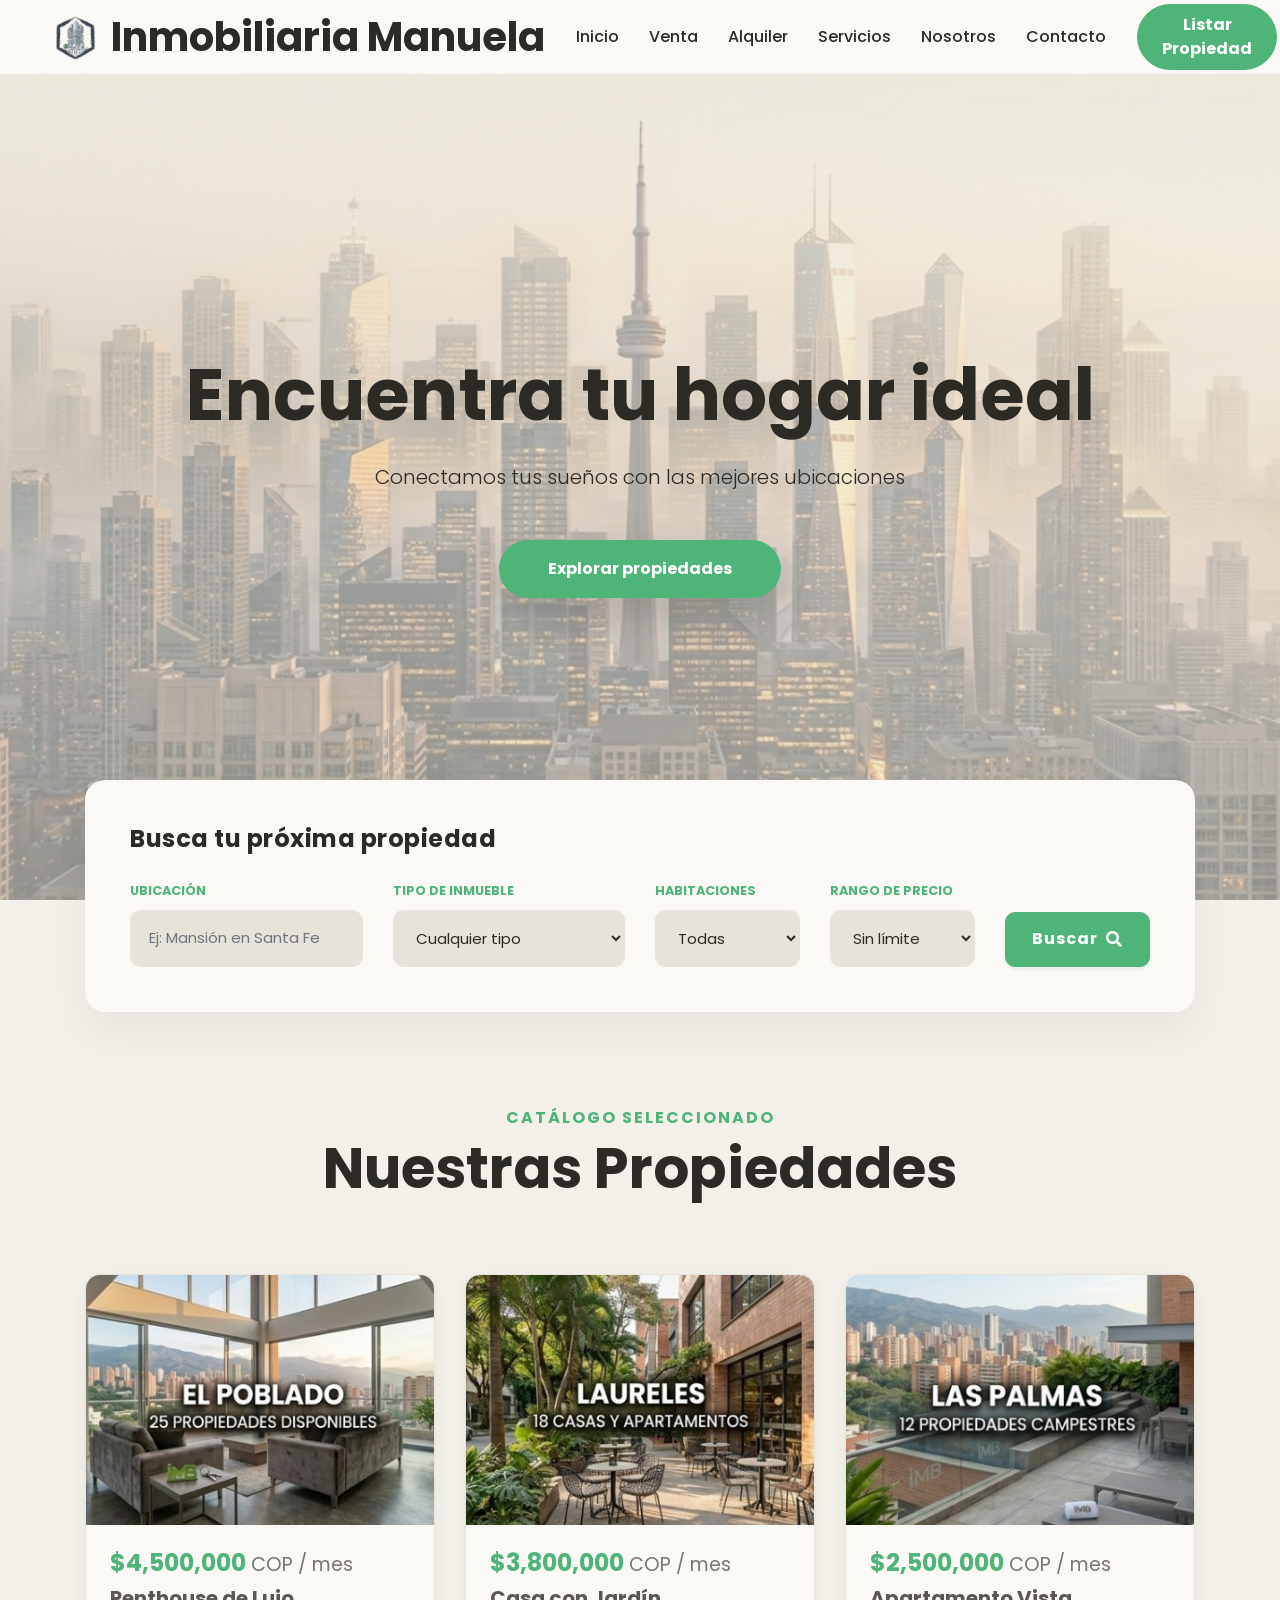
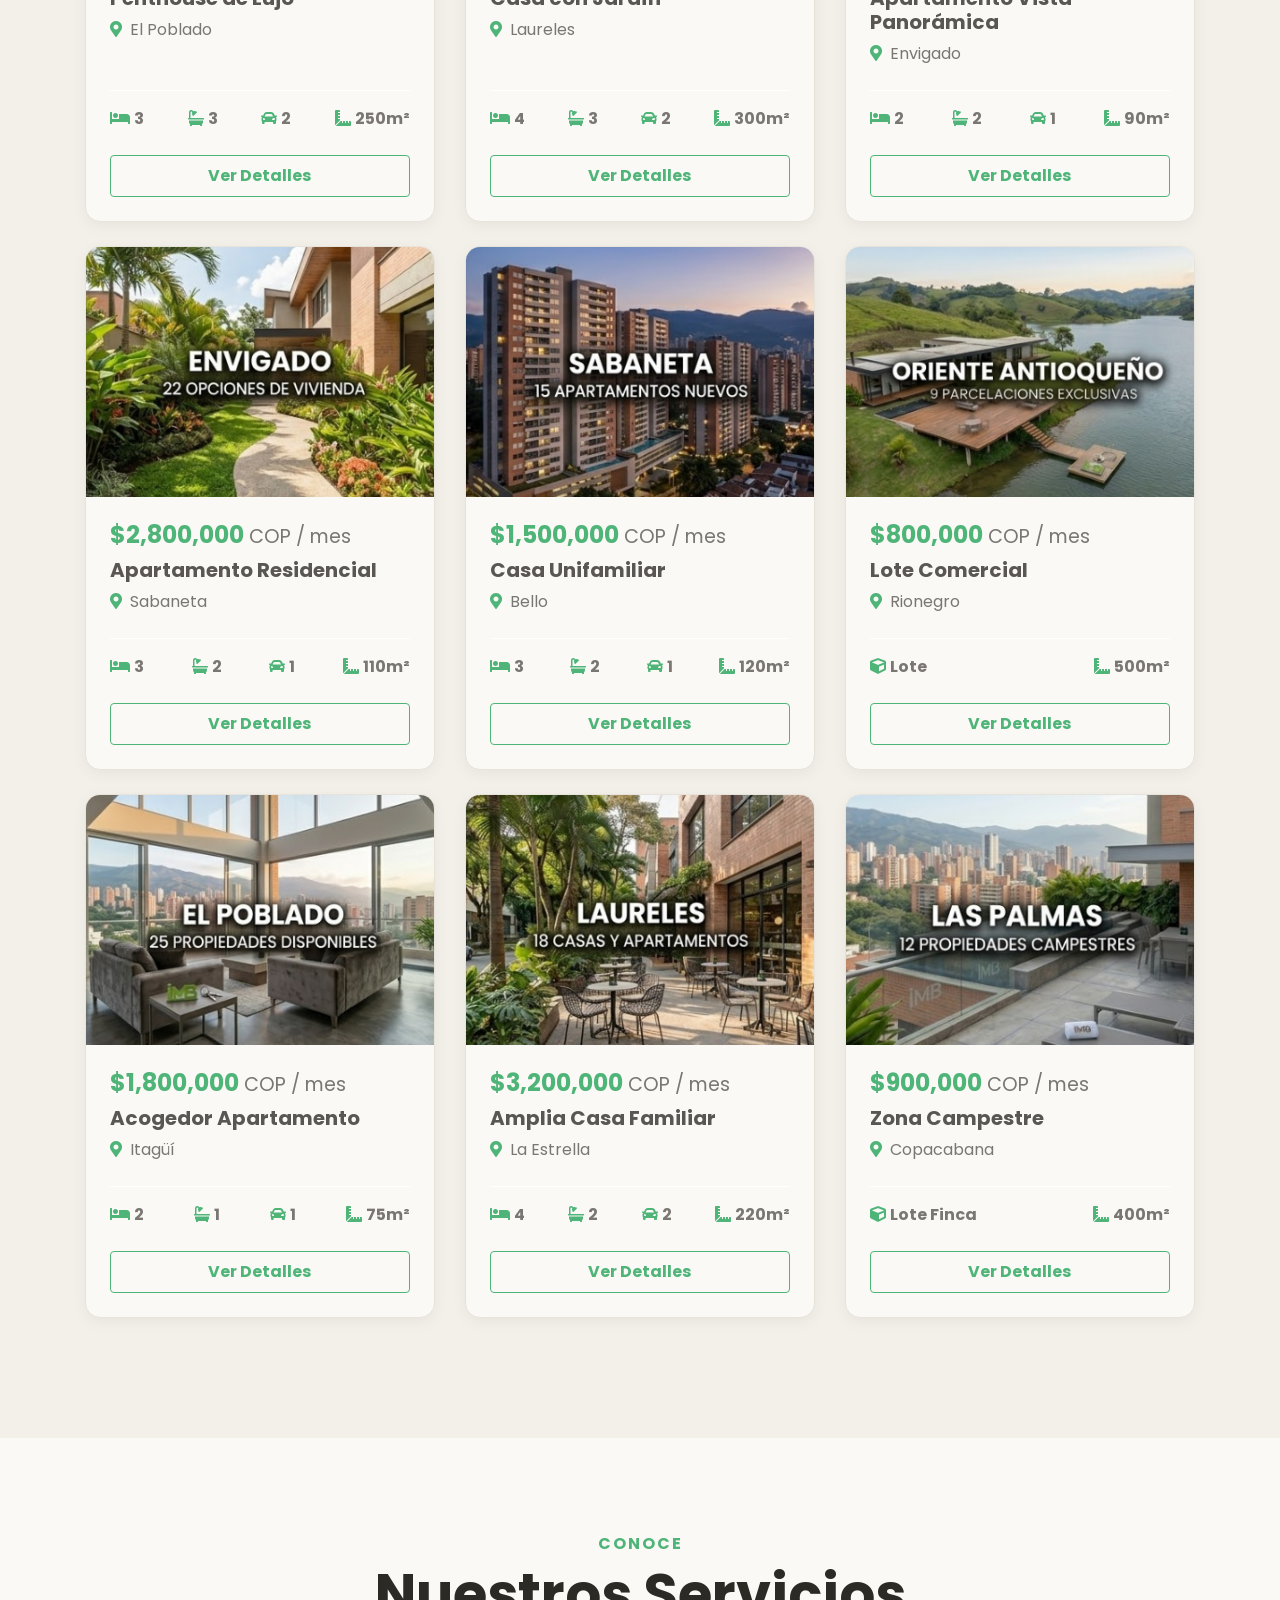
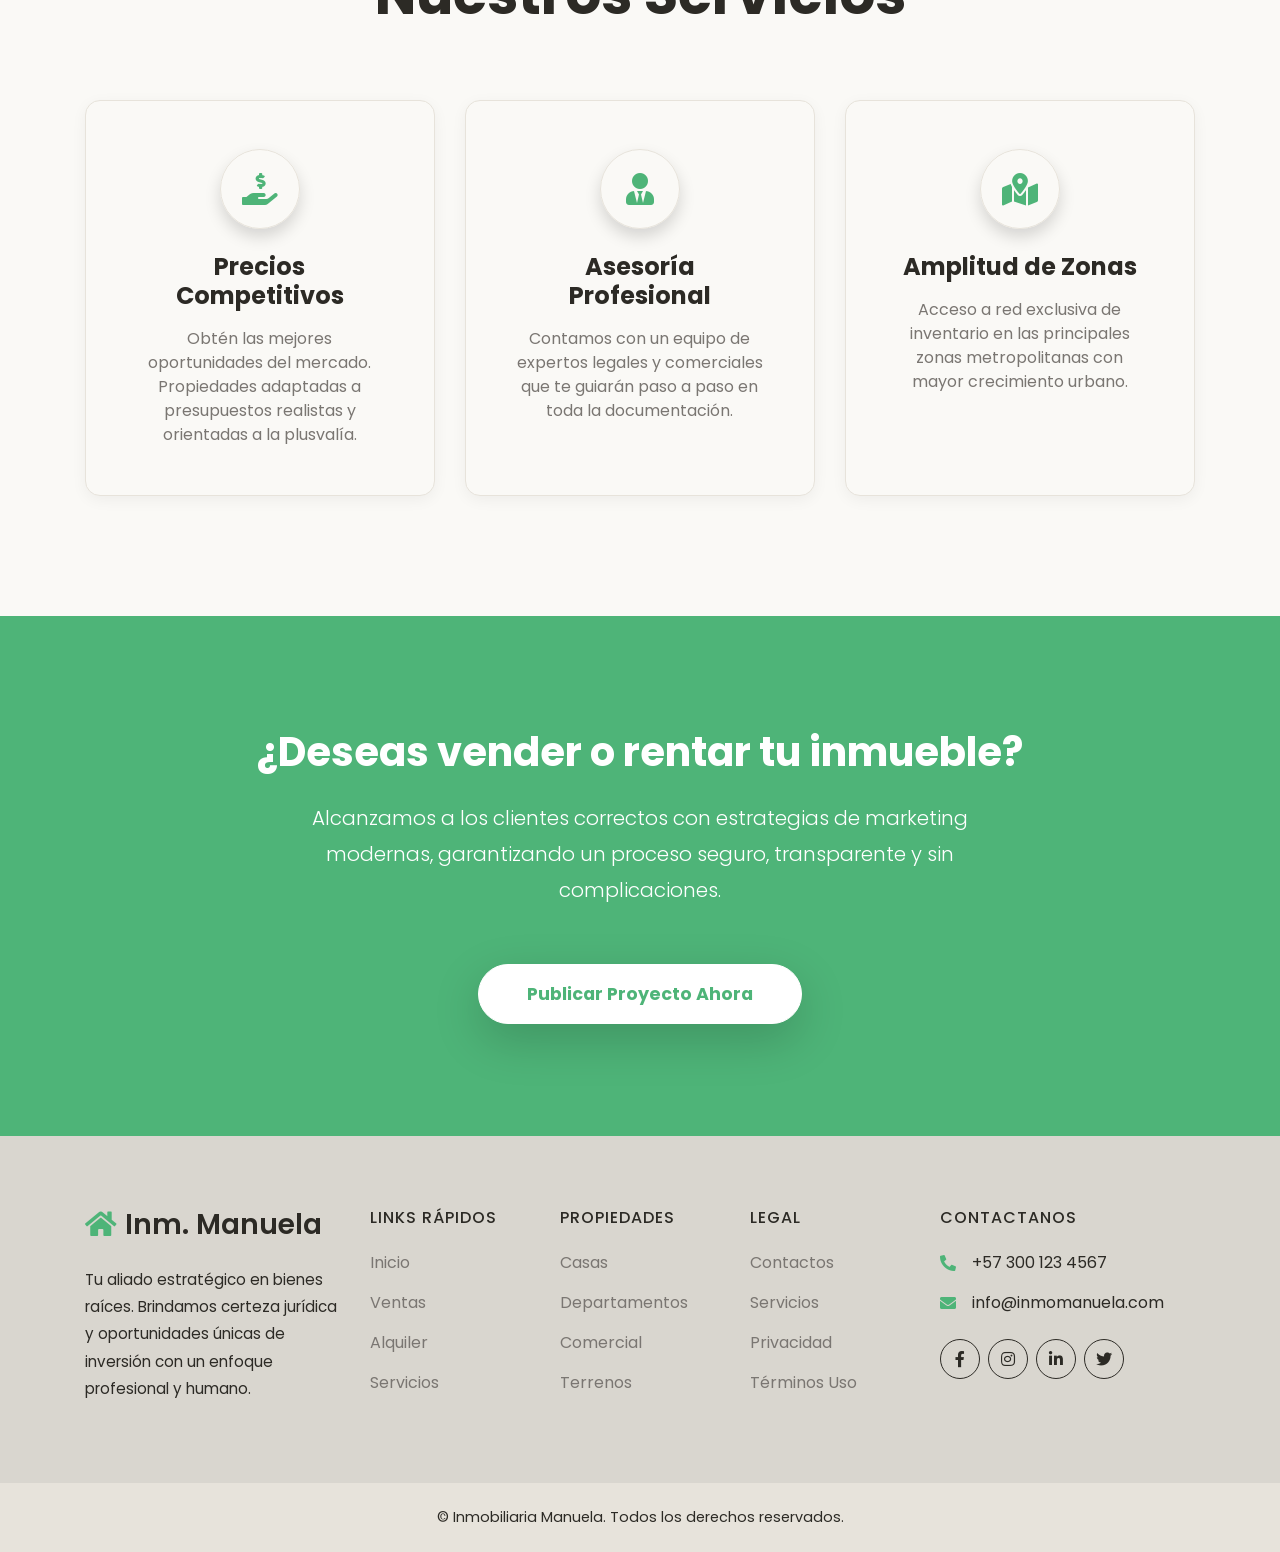
==== commit d8f771a7: "Merge pull request #8 from S-olid-O/miRama Re-diseño de colores para el index.html, nuevo banner, co" ====
--- a/index.html
+++ b/index.html
@@ -16,8 +16,9 @@
 <body data-spy="scroll" data-target=".navbar" data-offset="51">
     <!-- Navbar Fija -->
     <nav class="navbar navbar-expand-lg bg-white navbar-light shadow-sm fixed-top py-3 py-lg-0 px-3 px-lg-5 transition-navbar">
-        <a href="index.html" class="navbar-brand">
-            <h1 class="m-0 text-primary font-weight-bold"><i class="fa fa-home mr-2"></i>Inmobiliaria Manuela</h1>
+        <a href="index.html" class="navbar-brand d-flex align-items-center">
+            <img src="img/LOGOV2.png" alt="Inmobiliaria Manuela Logo" style="max-height: 55px;" class="mr-2">
+            <h1 class="m-0 text-primary font-weight-bold">Inmobiliaria Manuela</h1>
         </a>
         <button type="button" class="navbar-toggler" data-toggle="collapse" data-target="#navbarCollapse">
             <span class="navbar-toggler-icon"></span>
@@ -35,7 +36,7 @@
         </div>
     </nav>
 
-    <!-- Hero -->
+    <!-- Hero (head)-->
     <div id="inicio" class="hero-section position-relative vh-100 d-flex align-items-center">
         <div class="hero-overlay"></div>
         <div class="container position-relative text-center" style="z-index: 2; margin-top: 50px;">
@@ -97,7 +98,7 @@
             </form>
         </div>
 
-        <!-- Contenedor cerrado del buscador (sin propiedades de prueba duplicadas) -->
+        <!--  cierre del buscador  -->
     </div>
 
     <!-- Propiedades Destacadas (Resultados) -->
@@ -366,13 +367,13 @@
     <!-- CTA Global -->
     <div class="container-fluid bg-primary py-5 text-center">
         <div class="container py-5 my-3">
-            <h2 class="text-white font-weight-bold mb-4 display-4" style="font-size: 2.5rem;">¿Deseas vender o rentar tu inmueble?</h2>
-            <p class="text-white mb-5 fs-5 lead mx-auto" style="max-width: 700px; line-height: 1.8;">Alcanzamos a los clientes correctos con estrategias de marketing modernas, garantizando un proceso seguro, transparente y sin complicaciones.</p>
-            <a href="#contacto" class="btn btn-light btn-cta rounded-pill py-3 px-5 text-primary font-weight-bold shadow-lg mt-2 smooth-scroll" style="font-size: 1.1rem;">Publicar Proyecto Ahora</a>
+            <h2 class="font-weight-bold mb-4 display-4" style="color: #ffffff !important; font-size: 2.5rem;">¿Deseas vender o rentar tu inmueble?</h2>
+            <p class="mb-5 fs-5 lead mx-auto" style="color: #ffffff !important; max-width: 700px; line-height: 1.8;">Alcanzamos a los clientes correctos con estrategias de marketing modernas, garantizando un proceso seguro, transparente y sin complicaciones.</p>
+            <a href="#contacto" class="btn btn-light btn-cta rounded-pill py-3 px-5 font-weight-bold shadow-lg mt-2 smooth-scroll" style="color: var(--color-verde-corporativo) !important; background-color: #ffffff !important; border-color: #ffffff !important; font-size: 1.1rem;">Publicar Proyecto Ahora</a>
         </div>
     </div>
 
-    <!-- Footer Premium Inmobiliario -->
+    <!-- Footer-->
     <footer class="real-estate-footer pt-5" id="contacto">
         <div class="container pt-4 pb-3">
             <div class="row">
@@ -415,13 +416,9 @@
                     </div>
                 </div>
                 
-                <!-- COLUMNA 5 y 6: Contacto + Horarios -->
+                <!-- COLUMNA 5 y 6: Contacto -->
                 <div class="col-lg-3 col-md-6 mb-5">
-                    <h5 class="text-white text-uppercase mb-4" style="letter-spacing: 1px; font-weight: 600; font-size: 1rem;">Visítanos</h5>
-                    <p class="text-white-50 mb-3 d-flex align-items-start">
-                        <i class="fa fa-map-marker-alt text-primary mr-3 mt-1"></i>
-                        <span>Cra 43A # 1-50<br>Envigado, Antioquia</span>
-                    </p>
+                    <h5 class="text-white text-uppercase mb-4" style="letter-spacing: 1px; font-weight: 600; font-size: 1rem;">Contactanos</h5>
                     <p class="text-white-50 mb-3 d-flex align-items-center">
                         <i class="fa fa-phone-alt text-primary mr-3"></i>
                         +57 300 123 4567
@@ -431,9 +428,7 @@
                         info@inmomanuela.com
                     </p>
                     
-                    <h5 class="text-white text-uppercase mt-4 mb-3" style="font-weight: 600; font-size: 0.85rem;">Horario</h5>
-                    <p class="text-white-50 mb-4" style="font-size: 0.9rem;"><i class="fa fa-clock text-primary mr-2"></i>Lun - Vie: 8:00 AM - 6:00 PM</p>
-                    
+                   
                     <div class="d-flex w-100 footer-social">
                         <a class="btn btn-outline-light btn-social mr-2" href="#"><i class="fab fa-facebook-f"></i></a>
                         <a class="btn btn-outline-light btn-social mr-2" href="#"><i class="fab fa-instagram"></i></a>
--- a/css/style.css
+++ b/css/style.css
@@ -9800,177 +9800,96 @@
   width: auto;
 }
 
-/* --- ESTILOS INMOBILIARIA PREMIUM (v2) --- */
+
+/* --- ESTILOS INMOBILIARIA PREMIUM (v3 - Nueva Paleta) --- */
 :root {
-  --primary: #1B2A47; /* Azul oscuro principal */
-  --accent: #1B2A47;  /* Azul (Item activo) */
-  --light: #f8f9fa;
-  --white: #ffffff;
-  --gray-border: #e2e8f0;
+    --color-beige-claro: #F2F0E9;
+    --color-gris-suave: #D9D6CF;
+    --color-blanco-grisaceo: #FAF9F6;
+    --color-beige-intermedio: #E7E3DB;
+    --color-texto-oscuro: #2c2a25;
+    --color-texto-subtitulo: #5a5753;
+    --color-texto-secundario: #7a7672;
+    --color-verde-corporativo: #4eb478;
+}
+
+/* Modificadores globales y fondos base */
+body {
+    background-color: var(--color-beige-claro) !important;
+    color: var(--color-texto-secundario) !important;
+}
+
+/* Textos globales */
+h1, h2, h3, h4, h5, h6, .text-dark, .navbar-brand h1 {
+    color: var(--color-texto-oscuro) !important;
+}
+
+h4, h5, .property-title {
+    color: var(--color-texto-subtitulo) !important;
+}
+
+p, .text-muted, .text-white-50 {
+    color: var(--color-texto-secundario) !important;
+}
+
+/* Fix global para texto sobre verde */
+.btn-primary, .bg-primary, .text-white {
+    color: #ffffff !important;
+}
+.btn-primary h2, .btn-primary p, .bg-primary h2, .bg-primary p {
+    color: #ffffff !important;
+}
+
+
+/* Botones y primarios */
+.btn-primary, .bg-primary {
+    background-color: var(--color-verde-corporativo) !important;
+    border-color: var(--color-verde-corporativo) !important;
+    color: #ffffff !important;
+}
+.btn-primary:hover, .bg-primary:hover {
+    background-color: #3f9462 !important;
+    border-color: #3f9462 !important;
+}
+
+.text-primary, .navbar-brand i {
+    color: var(--color-verde-corporativo) !important;
+    background-color: transparent !important;
+}
+
+.btn-outline-primary {
+    border-color: var(--color-verde-corporativo) !important;
+    color: var(--color-verde-corporativo) !important;
+}
+.btn-outline-primary:hover {
+    background-color: var(--color-verde-corporativo) !important;
+    color: #ffffff !important;
 }
 
 /* NAVBAR */
+.navbar {
+    background-color: var(--color-blanco-grisaceo) !important;
+}
 .navbar-light .navbar-nav .nav-link {
-    color: #444 !important;
+    color: var(--color-texto-oscuro) !important;
     font-weight: 500;
     padding: 25px 15px;
     transition: color 0.3s ease;
 }
 
 .navbar-light .navbar-nav .nav-link:hover {
-    color: var(--primary) !important;
+    color: var(--color-verde-corporativo) !important;
 }
 
 .navbar-light .navbar-nav .nav-link.active {
-    color: var(--accent) !important;
+    color: var(--color-verde-corporativo) !important;
     font-weight: 700;
 }
 
-.transition-navbar {
-    transition: all 0.4s ease-in-out;
-}
-
-/* HERO SECTION */
-.hero-section {
-    background: url('../img/carousel-2.jpg') no-repeat center center;
-    background-size: cover;
-}
-.hero-overlay {
-    position: absolute;
-    top: 0; left: 0; right: 0; bottom: 0;
-    background: linear-gradient(to bottom, rgba(27, 42, 71, 0.6), rgba(15, 23, 42, 0.85));
-    z-index: 1;
-}
-.shadow-text {
-    text-shadow: 0 4px 15px rgba(0,0,0,0.5);
-}
-
-/* BUSCADOR MODERNO (TARJETA FLOTANTE) */
-.search-card {
-    background-color: var(--white) !important;
-    border-radius: 20px !important;
-    box-shadow: 0 20px 40px rgba(0,0,0,0.15) !important;
-    border: none !important;
-    padding: 45px !important;
-}
-
-.search-card h4 {
-    letter-spacing: 0.5px;
-}
-
-.search-card .form-control {
-    border-radius: 10px;
-    border: 1px solid var(--gray-border) !important;
-    padding: 12px 18px;
-    height: auto;
-    font-size: 15px;
-    transition: all 0.3s ease;
-}
-
-.search-card .form-control:focus {
-    border-color: var(--primary) !important;
-    box-shadow: 0 0 0 4px rgba(27, 42, 71, 0.1);
-}
-
-.search-card label {
-    margin-bottom: 10px;
-}
-
-/* BOTÃ“N BUSCAR */
-.submit-btn {
-    height: 55px;
-    border-radius: 10px;
-    font-size: 16px;
-    letter-spacing: 1px;
-    transition: all 0.3s ease;
-}
-
-.submit-btn:hover {
-    background-color: #121e33 !important;
-    transform: translateY(-2px);
-    box-shadow: 0 8px 20px rgba(27, 42, 71, 0.3) !important;
-}
-
-/* SECCIÃ“N DE IMAGEN PERSONALIZABLE */
-.custom-image-section {
-    width: 100%;
-    overflow: hidden;
-    border-radius: 20px;
-    margin-top: 50px;
-    background-color: #eee; /* Placeholder color */
-    min-height: 200px;
-}
-
-/* SERVICIOS Y PROPIEDADES */
-.service-card, .property-card {
-    transition: transform 0.4s ease, box-shadow 0.4s ease;
-    border-radius: 15px !important;
-    overflow: hidden;
-}
-
-.service-card:hover, .property-card:hover {
-    transform: translateY(-10px);
-    box-shadow: 0 15px 35px rgba(0,0,0,0.1) !important;
-}
-
-.icon-circle {
-    width: 80px; height: 80px;
-    border-radius: 50%;
-    background: #fff;
-    display: flex; align-items: center; justify-content: center;
-}
-
-/* RESPONSIVE FIXES */
-@media (max-width: 991.98px) {
-    .search-card {
-        padding: 30px !important;
-        margin-top: -80px !important;
-    }
-}
-
-/* Nuevo Footer Inmobiliario Premium */
-.real-estate-footer {
-    background-color: #1a1a1a;
-    font-family: 'Poppins', sans-serif;
-}
-
-.real-estate-footer .footer-links a {
-    transition: 0.3s all ease;
-    text-decoration: none;
-    display: inline-block;
-}
-
-.real-estate-footer .footer-links a:hover {
-    color: #007bff !important;
-    transform: translateX(5px);
-}
-
-.real-estate-footer .btn-social {
-    width: 40px;
-    height: 40px;
-    display: flex;
-    align-items: center;
-    justify-content: center;
-    border-radius: 50%;
-    border-color: rgba(255, 255, 255, 0.1);
-    color: rgba(255, 255, 255, 0.5);
-    background: transparent;
-    transition: 0.3s all ease;
-}
-
-.real-estate-footer .btn-social:hover {
-    background-color: #007bff;
-    border-color: #007bff;
-    color: #ffffff;
-    transform: translateY(-3px);
-}
-
-/* Animación leve para los enlaces del header */
 .navbar-nav .animated-link {
     position: relative;
     transition: all 0.3s ease;
 }
-
 .navbar-nav .animated-link::after {
     content: '';
     position: absolute;
@@ -9978,17 +9897,442 @@
     height: 2px;
     bottom: 0px; 
     left: 50%;
-    background-color: #007bff;
+    background-color: var(--color-verde-corporativo);
     transition: all 0.3s ease;
     transform: translateX(-50%);
 }
-
 .navbar-nav .animated-link:hover::after,
 .navbar-nav .animated-link.active::after {
     width: 80%;
 }
-
-.navbar-nav .animated-link:hover {
-    color: #007bff !important;
+.transition-navbar {
+    transition: all 0.4s ease-in-out;
+}
+
+/* HERO SECTION */
+.hero-section {
+    background: url('../img/BANNERV3.png') no-repeat center center;
+    background-size: cover;
+}
+.hero-overlay {
+    position: absolute;
+    top: 0; left: 0; right: 0; bottom: 0;
+    background: rgba(242, 240, 233, 0.6) !important;
+    z-index: 1;
+}
+.hero-section h1, .hero-section p {
+    color: var(--color-texto-oscuro) !important;
+    text-shadow: none !important;
+}
+.shadow-text {
+    /* Desactivar para que el texto oscuro sea legible sobre beige */
+    text-shadow: none !important; 
+}
+
+/* BUSCADOR MODERNO (TARJETA FLOTANTE) */
+.search-card {
+    background-color: var(--color-blanco-grisaceo) !important;
+    border-radius: 20px !important;
+    box-shadow: 0 20px 40px rgba(0,0,0,0.05) !important;
+    border: none !important;
+    padding: 45px !important;
+}
+.search-card h4 {
+    letter-spacing: 0.5px;
+    color: var(--color-texto-oscuro) !important;
+}
+.search-card .form-control {
+    background-color: var(--color-beige-intermedio) !important;
+    border-radius: 10px;
+    border: 1px solid var(--color-beige-intermedio) !important;
+    color: var(--color-texto-oscuro) !important;
+    padding: 12px 18px;
+    height: auto;
+    font-size: 15px;
+    transition: all 0.3s ease;
+}
+.search-card .form-control:focus {
+    border-color: var(--color-verde-corporativo) !important;
+    box-shadow: 0 0 0 4px rgba(78, 180, 120, 0.1);
+}
+.search-card label {
+    margin-bottom: 10px;
+}
+.submit-btn {
+    height: 55px;
+    border-radius: 10px;
+    font-size: 16px;
+    letter-spacing: 1px;
+    transition: all 0.3s ease;
+    background-color: var(--color-verde-corporativo) !important;
+}
+.submit-btn:hover {
+    background-color: #3f9462 !important;
     transform: translateY(-2px);
-}
+    box-shadow: 0 8px 20px rgba(78, 180, 120, 0.3) !important;
+}
+
+/* ALTERNANCIA DE SECCIONES (F2F0E9 y FAF9F6) */
+#destacadas.bg-light {
+    background-color: var(--color-beige-claro) !important;
+}
+#servicios.bg-white {
+    background-color: var(--color-blanco-grisaceo) !important;
+}
+.container-fluid.bg-light {
+    background-color: var(--color-beige-claro) !important;
+}
+
+/* TARJETAS DE PROPIEDADES Y SERVICIOS */
+.property-card, .service-card {
+    background-color: var(--color-blanco-grisaceo) !important;
+    border: 1px solid var(--color-beige-intermedio) !important;
+    border-radius: 15px !important;
+    box-shadow: 0 4px 15px rgba(0,0,0,0.05) !important;
+    overflow: hidden;
+    transition: transform 0.4s ease, box-shadow 0.4s ease;
+}
+.service-card:hover, .property-card:hover {
+    transform: translateY(-10px);
+    box-shadow: 0 15px 35px rgba(0,0,0,0.08) !important;
+}
+.icon-circle {
+    width: 80px; height: 80px;
+    border-radius: 50%;
+    background: var(--color-blanco-grisaceo);
+    display: flex; align-items: center; justify-content: center;
+    border: 1px solid var(--color-beige-intermedio) !important;
+}
+.icon-circle i {
+    color: var(--color-verde-corporativo) !important;
+}
+.badge-status {
+    background-color: var(--color-verde-corporativo) !important;
+    color: #ffffff !important;
+}
+.property-specs i {
+    color: var(--color-verde-corporativo) !important;
+}
+
+/* FOOTER */
+.real-estate-footer {
+    background-color: var(--color-gris-suave) !important;
+}
+.real-estate-footer h3, .real-estate-footer h5 {
+    color: var(--color-texto-oscuro) !important;
+}
+.real-estate-footer p, .real-estate-footer span, .real-estate-footer i:not(.btn-social i) {
+    color: var(--color-texto-oscuro) !important;
+}
+.real-estate-footer .fa.text-primary {
+    color: var(--color-verde-corporativo) !important;
+}
+.real-estate-footer .footer-links a {
+    transition: 0.3s all ease;
+    text-decoration: none;
+    display: inline-block;
+    color: var(--color-texto-secundario) !important;
+}
+.real-estate-footer .footer-links a:hover {
+    color: var(--color-verde-corporativo) !important;
+    transform: translateX(5px);
+}
+.real-estate-footer .btn-social {
+    width: 40px; height: 40px;
+    display: flex; align-items: center; justify-content: center;
+    border-radius: 50%;
+    border: 1px solid var(--color-texto-oscuro) !important;
+    color: var(--color-texto-oscuro) !important;
+    background: transparent;
+    transition: 0.3s all ease;
+}
+.real-estate-footer .btn-social:hover {
+    background-color: var(--color-verde-corporativo) !important;
+    border-color: var(--color-verde-corporativo) !important;
+    color: #ffffff !important;
+    transform: translateY(-3px);
+}
+
+/* Sub-footer inferior */
+.real-estate-footer .container-fluid {
+    background-color: var(--color-beige-intermedio) !important;
+}
+.real-estate-footer .container-fluid p, .real-estate-footer .container-fluid span {
+    color: var(--color-texto-oscuro) !important;
+}
+
+/* RESPONSIVE FIXES */
+@media (max-width: 991.98px) {
+    .search-card {
+        padding: 30px !important;
+        margin-top: -80px !important;
+    }
+}
+
+:root {
+    --color-beige-claro: #F2F0E9;
+    --color-gris-suave: #D9D6CF;
+    --color-blanco-grisaceo: #FAF9F6;
+    --color-beige-intermedio: #E7E3DB;
+    --color-texto-oscuro: #2c2a25;
+    --color-texto-subtitulo: #5a5753;
+    --color-texto-secundario: #7a7672;
+    --color-verde-corporativo: #4eb478;
+}
+
+/* Modificadores globales y fondos base */
+body {
+    background-color: var(--color-beige-claro) !important;
+    color: var(--color-texto-secundario) !important;
+}
+
+/* Textos globales */
+h1, h2, h3, h4, h5, h6, .text-dark, .navbar-brand h1 {
+    color: var(--color-texto-oscuro) !important;
+}
+
+h4, h5, .property-title {
+    color: var(--color-texto-subtitulo) !important;
+}
+
+p, .text-muted, .text-white-50 {
+    color: var(--color-texto-secundario) !important;
+}
+
+/* Fix global para texto sobre verde */
+.btn-primary, .bg-primary, .text-white {
+    color: #ffffff !important;
+}
+.btn-primary h2, .btn-primary p, .bg-primary h2, .bg-primary p {
+    color: #ffffff !important;
+}
+
+
+/* Botones y primarios */
+.btn-primary, .bg-primary {
+    background-color: var(--color-verde-corporativo) !important;
+    border-color: var(--color-verde-corporativo) !important;
+    color: #ffffff !important;
+}
+.btn-primary:hover, .bg-primary:hover {
+    background-color: #3f9462 !important;
+    border-color: #3f9462 !important;
+}
+
+.text-primary, .navbar-brand i {
+    color: var(--color-verde-corporativo) !important;
+    background-color: transparent !important;
+}
+
+.btn-outline-primary {
+    border-color: var(--color-verde-corporativo) !important;
+    color: var(--color-verde-corporativo) !important;
+}
+.btn-outline-primary:hover {
+    background-color: var(--color-verde-corporativo) !important;
+    color: #ffffff !important;
+}
+
+/* NAVBAR */
+.navbar {
+    background-color: var(--color-blanco-grisaceo) !important;
+}
+.navbar-light .navbar-nav .nav-link {
+    color: var(--color-texto-oscuro) !important;
+    font-weight: 500;
+    padding: 25px 15px;
+    transition: color 0.3s ease;
+}
+
+.navbar-light .navbar-nav .nav-link:hover {
+    color: var(--color-verde-corporativo) !important;
+}
+
+.navbar-light .navbar-nav .nav-link.active {
+    color: var(--color-verde-corporativo) !important;
+    font-weight: 700;
+}
+
+.navbar-nav .animated-link {
+    position: relative;
+    transition: all 0.3s ease;
+}
+.navbar-nav .animated-link::after {
+    content: '';
+    position: absolute;
+    width: 0;
+    height: 2px;
+    bottom: 0px; 
+    left: 50%;
+    background-color: var(--color-verde-corporativo);
+    transition: all 0.3s ease;
+    transform: translateX(-50%);
+}
+.navbar-nav .animated-link:hover::after,
+.navbar-nav .animated-link.active::after {
+    width: 80%;
+}
+.transition-navbar {
+    transition: all 0.4s ease-in-out;
+}
+
+/* HERO SECTION */
+.hero-section {
+    background: url('../img/BANNERV3.png') no-repeat center center;
+    background-size: cover;
+}
+.hero-overlay {
+    position: absolute;
+    top: 0; left: 0; right: 0; bottom: 0;
+    background: rgba(242, 240, 233, 0.6) !important;
+    z-index: 1;
+}
+.hero-section h1, .hero-section p {
+    color: var(--color-texto-oscuro) !important;
+    text-shadow: none !important;
+}
+.shadow-text {
+    /* Desactivar para que el texto oscuro sea legible sobre beige */
+    text-shadow: none !important; 
+}
+
+/* BUSCADOR MODERNO (TARJETA FLOTANTE) */
+.search-card {
+    background-color: var(--color-blanco-grisaceo) !important;
+    border-radius: 20px !important;
+    box-shadow: 0 20px 40px rgba(0,0,0,0.05) !important;
+    border: none !important;
+    padding: 45px !important;
+}
+.search-card h4 {
+    letter-spacing: 0.5px;
+    color: var(--color-texto-oscuro) !important;
+}
+.search-card .form-control {
+    background-color: var(--color-beige-intermedio) !important;
+    border-radius: 10px;
+    border: 1px solid var(--color-beige-intermedio) !important;
+    color: var(--color-texto-oscuro) !important;
+    padding: 12px 18px;
+    height: auto;
+    font-size: 15px;
+    transition: all 0.3s ease;
+}
+.search-card .form-control:focus {
+    border-color: var(--color-verde-corporativo) !important;
+    box-shadow: 0 0 0 4px rgba(78, 180, 120, 0.1);
+}
+.search-card label {
+    margin-bottom: 10px;
+}
+.submit-btn {
+    height: 55px;
+    border-radius: 10px;
+    font-size: 16px;
+    letter-spacing: 1px;
+    transition: all 0.3s ease;
+    background-color: var(--color-verde-corporativo) !important;
+}
+.submit-btn:hover {
+    background-color: #3f9462 !important;
+    transform: translateY(-2px);
+    box-shadow: 0 8px 20px rgba(78, 180, 120, 0.3) !important;
+}
+
+/* ALTERNANCIA DE SECCIONES (F2F0E9 y FAF9F6) */
+#destacadas.bg-light {
+    background-color: var(--color-beige-claro) !important;
+}
+#servicios.bg-white {
+    background-color: var(--color-blanco-grisaceo) !important;
+}
+.container-fluid.bg-light {
+    background-color: var(--color-beige-claro) !important;
+}
+
+/* TARJETAS DE PROPIEDADES Y SERVICIOS */
+.property-card, .service-card {
+    background-color: var(--color-blanco-grisaceo) !important;
+    border: 1px solid var(--color-beige-intermedio) !important;
+    border-radius: 15px !important;
+    box-shadow: 0 4px 15px rgba(0,0,0,0.05) !important;
+    overflow: hidden;
+    transition: transform 0.4s ease, box-shadow 0.4s ease;
+}
+.service-card:hover, .property-card:hover {
+    transform: translateY(-10px);
+    box-shadow: 0 15px 35px rgba(0,0,0,0.08) !important;
+}
+.icon-circle {
+    width: 80px; height: 80px;
+    border-radius: 50%;
+    background: var(--color-blanco-grisaceo);
+    display: flex; align-items: center; justify-content: center;
+    border: 1px solid var(--color-beige-intermedio) !important;
+}
+.icon-circle i {
+    color: var(--color-verde-corporativo) !important;
+}
+.badge-status {
+    background-color: var(--color-verde-corporativo) !important;
+    color: #ffffff !important;
+}
+.property-specs i {
+    color: var(--color-verde-corporativo) !important;
+}
+
+/* FOOTER */
+.real-estate-footer {
+    background-color: var(--color-gris-suave) !important;
+}
+.real-estate-footer h3, .real-estate-footer h5 {
+    color: var(--color-texto-oscuro) !important;
+}
+.real-estate-footer p, .real-estate-footer span, .real-estate-footer i:not(.btn-social i) {
+    color: var(--color-texto-oscuro) !important;
+}
+.real-estate-footer .fa.text-primary {
+    color: var(--color-verde-corporativo) !important;
+}
+.real-estate-footer .footer-links a {
+    transition: 0.3s all ease;
+    text-decoration: none;
+    display: inline-block;
+    color: var(--color-texto-secundario) !important;
+}
+.real-estate-footer .footer-links a:hover {
+    color: var(--color-verde-corporativo) !important;
+    transform: translateX(5px);
+}
+.real-estate-footer .btn-social {
+    width: 40px; height: 40px;
+    display: flex; align-items: center; justify-content: center;
+    border-radius: 50%;
+    border: 1px solid var(--color-texto-oscuro) !important;
+    color: var(--color-texto-oscuro) !important;
+    background: transparent;
+    transition: 0.3s all ease;
+}
+.real-estate-footer .btn-social:hover {
+    background-color: var(--color-verde-corporativo) !important;
+    border-color: var(--color-verde-corporativo) !important;
+    color: #ffffff !important;
+    transform: translateY(-3px);
+}
+
+/* Sub-footer inferior */
+.real-estate-footer .container-fluid {
+    background-color: var(--color-beige-intermedio) !important;
+}
+.real-estate-footer .container-fluid p, .real-estate-footer .container-fluid span {
+    color: var(--color-texto-oscuro) !important;
+}
+
+/* RESPONSIVE FIXES */
+@media (max-width: 991.98px) {
+    .search-card {
+        padding: 30px !important;
+        margin-top: -80px !important;
+    }
+}
+
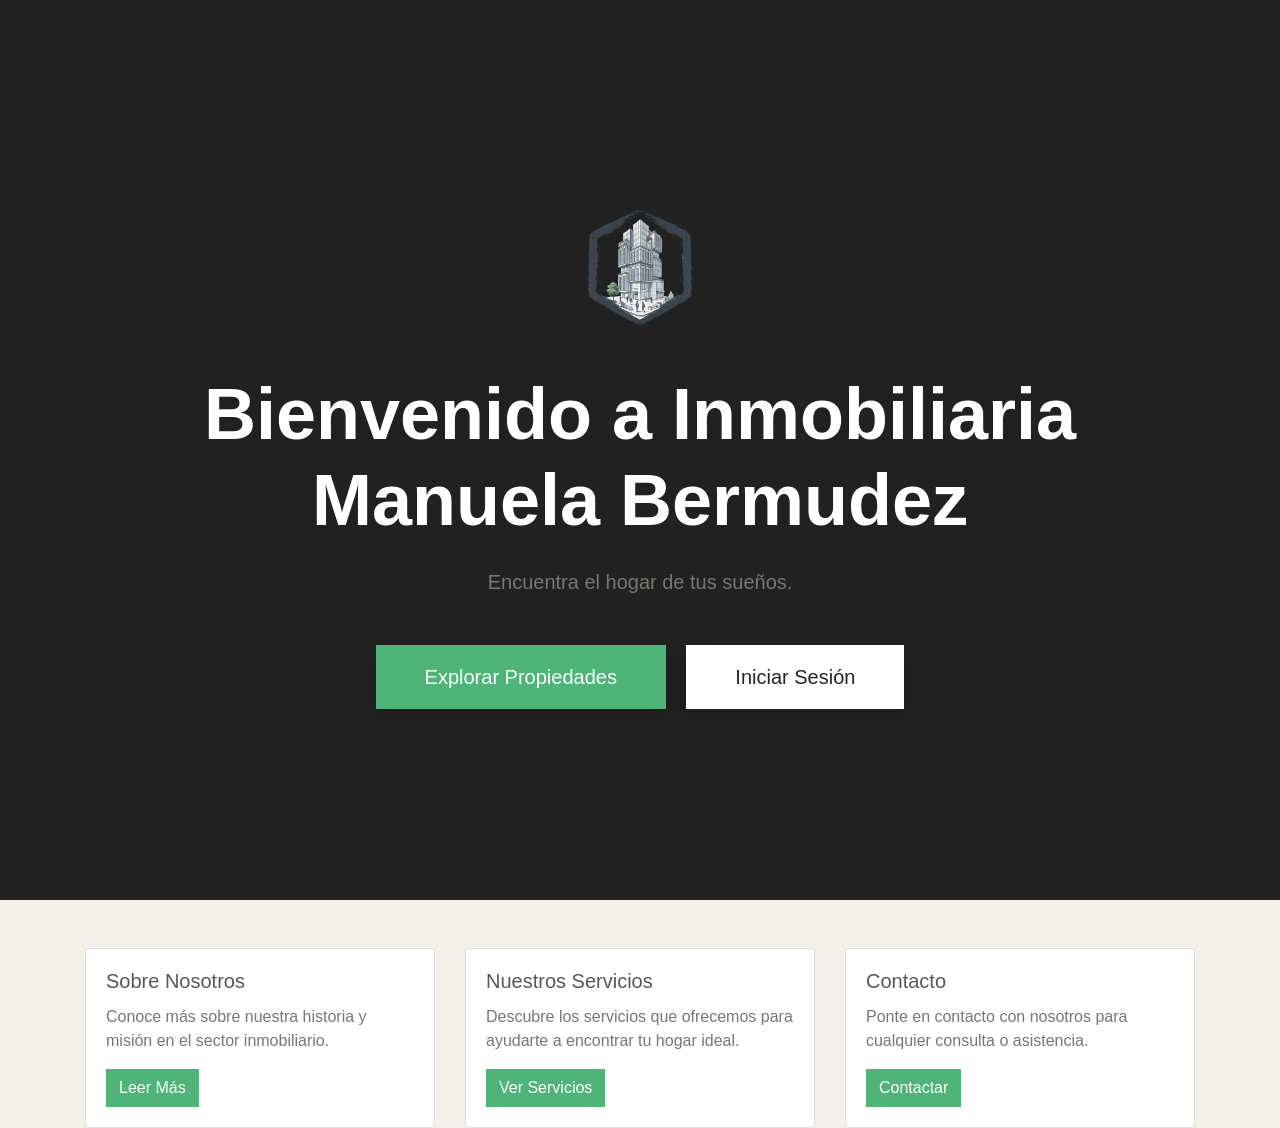
==== commit 187d53c8: "Merge pull request #10 from S-olid-O/atomo nuevo index, home refactor, primer login" ====
--- a/index.html
+++ b/index.html
@@ -1,458 +1,60 @@
-<!DOCTYPE html>
+<!DOCTYPE html>     
 <html lang="es">
-
 <head>
-    <meta charset="utf-8">
-    <title>Inmobiliaria Manuela - Encuentra tu hogar ideal</title>
-    <meta content="width=device-width, initial-scale=1.0" name="viewport">
-    <!-- Font Awesome -->
-    <link href="https://cdnjs.cloudflare.com/ajax/libs/font-awesome/5.10.0/css/all.min.css" rel="stylesheet">
-    <!-- Google Fonts -->
-    <link href="https://fonts.googleapis.com/css2?family=Poppins:wght@300;400;500;600;700&display=swap" rel="stylesheet"> 
-    <!-- Bootstrap -->
+    <meta charset="UTF-8">
+    <meta name="viewport" content="width=device-width, initial-scale=1.0">
+    <title>Bienvenido Inmobiliaria</title>
+    <link rel="stylesheet" href="https://stackpath.bootstrapcdn.com/bootstrap/4.4.1/css/bootstrap.min.css">
     <link href="css/style.css" rel="stylesheet">
 </head>
-
-<body data-spy="scroll" data-target=".navbar" data-offset="51">
-    <!-- Navbar Fija -->
-    <nav class="navbar navbar-expand-lg bg-white navbar-light shadow-sm fixed-top py-3 py-lg-0 px-3 px-lg-5 transition-navbar">
-        <a href="index.html" class="navbar-brand d-flex align-items-center">
-            <img src="img/LOGOV2.png" alt="Inmobiliaria Manuela Logo" style="max-height: 55px;" class="mr-2">
-            <h1 class="m-0 text-primary font-weight-bold">Inmobiliaria Manuela</h1>
-        </a>
-        <button type="button" class="navbar-toggler" data-toggle="collapse" data-target="#navbarCollapse">
-            <span class="navbar-toggler-icon"></span>
-        </button>
-        <div class="collapse navbar-collapse justify-content-between" id="navbarCollapse">
-            <div class="navbar-nav ml-auto py-0">
-                <a href="index.html" class="nav-item nav-link active animated-link">Inicio</a>
-                <a href="destination.html" class="nav-item nav-link animated-link">Venta</a>
-                <a href="package.html" class="nav-item nav-link animated-link">Alquiler</a>
-                <a href="service.html" class="nav-item nav-link animated-link">Servicios</a>
-                <a href="about.html" class="nav-item nav-link animated-link">Nosotros</a>
-                <a href="contact.html" class="nav-item nav-link animated-link">Contacto</a>
-            </div>
-            <a href="#contacto" class="btn btn-primary btn-cta rounded-pill py-2 px-4 d-none d-lg-block ml-3 font-weight-bold text-white smooth-scroll">Listar Propiedad</a>
-        </div>
-    </nav>
-
-    <!-- Hero (head)-->
-    <div id="inicio" class="hero-section position-relative vh-100 d-flex align-items-center">
-        <div class="hero-overlay"></div>
-        <div class="container position-relative text-center" style="z-index: 2; margin-top: 50px;">
-            <h1 class="display-3 text-white font-weight-bold mb-4 shadow-text">Encuentra tu hogar ideal</h1>
-            <p class="text-white mb-5 shadow-text lead w-75 mx-auto" style="font-size: 1.25rem;">Conectamos tus sueños con las mejores ubicaciones</p>
-            <a href="#destacadas" class="btn btn-primary rounded-pill py-3 px-5 font-weight-bold smooth-scroll text-white shadow-lg btn-cta">Explorar propiedades</a>
+<body>
+    <div id="welcome-screen" class="d-flex flex-column justify-content-center align-items-center vh-100 bg-dark text-white text-center">
+        <div class="container">
+            <img src="img/LOGOV2.png" alt="Inmobiliaria Manuela Logo" style="max-height: 150px; margin-bottom: 30px;">
+            <h1 class="display-3 fw-bold mb-4">Bienvenido a Inmobiliaria Manuela Bermudez</h1>
+            <p class="lead mb-5">Encuentra el hogar de tus sueños.</p>
+            <button class="btn btn-primary btn-lg px-5 py-3 shadow" onclick="window.location.href='home.html'">
+                Explorar Propiedades
+            </button>
+            <button class="btn btn-light btn-lg px-5 py-3 shadow ml-3" onclick="window.location.href='login.html'">
+                Iniciar Sesión
+            </button>
         </div>
     </div>
 
-    <!-- Buscador (Flotante) -->
-    <div class="container search-container" style="margin-top: -120px; position: relative; z-index: 10;">
-        <div class="bg-white rounded-lg shadow-lg p-4 p-md-5 search-card">
-            <h4 class="text-primary font-weight-bold mb-4">Busca tu próxima propiedad</h4>
-            <form id="searchForm">
-                <div class="row align-items-end">
-                    <div class="col-lg-3 col-md-6 mb-3 mb-lg-0">
-                        <label class="font-weight-bold text-primary small text-uppercase" for="ubicacionInput">Ubicación</label>
-                        <input type="text" class="form-control bg-light border-0 py-3" id="ubicacionInput" placeholder="Ej: Mansión en Santa Fe">
-                    </div>
-                    <div class="col-lg-3 col-md-6 mb-3 mb-lg-0">
-                        <label class="font-weight-bold text-primary small text-uppercase" for="tipo">Tipo de Inmueble</label>
-                        <select class="form-control bg-light border-0 py-3" id="tipo">
-                            <option value="">Cualquier tipo</option>
-                            <option value="casa">Casa</option>
-                            <option value="departamento">Departamento</option>
-                            <option value="terreno">Terreno</option>
-                            <option value="oficina">Oficina Comercial</option>
-                        </select>
-                    </div>
-                    <div class="col-lg-2 col-md-6 mb-3 mb-lg-0">
-                        <label class="font-weight-bold text-primary small text-uppercase" for="habitaciones">Habitaciones</label>
-                        <select class="form-control bg-light border-0 py-3" id="habitaciones">
-                            <option value="todas">Todas</option>
-                            <option value="1">1 o más</option>
-                            <option value="2">2 o más</option>
-                            <option value="3">3 o más</option>
-                            <option value="4">4 o más</option>
-                        </select>
-                    </div>
-                    <div class="col-lg-2 col-md-6 mb-3 mb-lg-0">
-                        <label class="font-weight-bold text-primary small text-uppercase" for="precio">Rango de Precio</label>
-                        <select class="form-control bg-light border-0 py-3" id="precio">
-                            <option value="ilimitado">Sin límite</option>
-                            <option value="1000000">Hasta $1M COP</option>
-                            <option value="3000000">Hasta $3M COP</option>
-                            <option value="5000000">Hasta $5M COP</option>
-                            <option value="10000000">Hasta $10M COP</option>
-                        </select>
-                    </div>
-                    <div class="col-lg-2 mt-3 mt-lg-0">
-                        <button class="btn btn-primary btn-block py-3 font-weight-bold shadow-sm d-flex align-items-center justify-content-center text-white submit-btn" type="submit">
-                            Buscar <i class="fa fa-search ml-2"></i>
-                        </button>
+    <!-- Sección con 3 cards -->
+    <div class="container mt-5">
+        <div class="row">
+            <div class="col-md-4">
+                <div class="card">
+                    <div class="card-body">
+                        <h5 class="card-title">Sobre Nosotros</h5>
+                        <p class="card-text">Conoce más sobre nuestra historia y misión en el sector inmobiliario.</p>
+                        <a href="about.html" class="btn btn-primary">Leer Más</a>
                     </div>
                 </div>
-                <div id="search-feedback" class="mt-4 text-center d-none p-3 rounded font-weight-bold">
-                    <!-- Mensaje de confirmacion ira aqui -->
-                </div>
-            </form>
-        </div>
-
-        <!--  cierre del buscador  -->
-    </div>
-
-    <!-- Propiedades Destacadas (Resultados) -->
-    <div id="destacadas" class="container-fluid bg-light py-5">
-        <div class="container py-5">
-            <div class="text-center mb-5 pb-3">
-                <h6 class="text-primary text-uppercase font-weight-bold" style="letter-spacing: 2px;">Catálogo Seleccionado</h6>
-                <h2 class="display-4 font-weight-bold text-dark">Nuestras Propiedades</h2>
             </div>
-            <div class="row" id="property-grid">
-                <!-- Propiedad 1 -->
-                <div class="col-lg-4 col-md-6 mb-4 property-item" data-ubicacion="El Poblado" data-tipo="departamento" data-habitaciones="3" data-precio="4500000">
-                    <div class="property-card bg-white rounded-lg shadow-sm overflow-hidden h-100 d-flex flex-column">
-                        <div class="position-relative overflow-hidden property-img" style="height: 250px;">
-                            <img class="img-fluid w-100 h-100" src="img/destination-1.png" alt="Propiedad" style="object-fit:cover;">
-                            <div class="badge-status bg-success text-white position-absolute font-weight-bold px-3 py-1 rounded">Renta</div>
-                        </div>
-                        <div class="p-4 d-flex flex-column flex-grow-1">
-                            <h4 class="text-primary font-weight-bold mb-2">$4,500,000 <span class="small text-muted font-weight-normal">COP / mes</span></h4>
-                            <h5 class="font-weight-bold mb-2 text-dark property-title">Penthouse de Lujo</h5>
-                            <p class="text-muted mb-4"><i class="fa fa-map-marker-alt text-primary mr-2"></i>El Poblado</p>
-                            
-                            <div class="mt-auto">
-                                <div class="d-flex justify-content-between mb-4 pt-3 border-top border-light">
-                                    <span class="property-specs text-muted font-weight-bold"><i class="fa fa-bed text-primary mr-1"></i>3</span>
-                                    <span class="property-specs text-muted font-weight-bold"><i class="fa fa-bath text-primary mr-1"></i>3</span>
-                                    <span class="property-specs text-muted font-weight-bold"><i class="fa fa-car text-primary mr-1"></i>2</span>
-                                    <span class="property-specs text-muted font-weight-bold"><i class="fa fa-ruler-combined text-primary mr-1"></i>250m&sup2;</span>
-                                </div>
-                                <a href="property-details.html?id=1" class="btn btn-outline-primary btn-block rounded py-2 font-weight-bold w-100">Ver Detalles</a>
-                            </div>
-                        </div>
+            <div class="col-md-4">
+                <div class="card">
+                    <div class="card-body">
+                        <h5 class="card-title">Nuestros Servicios</h5>
+                        <p class="card-text">Descubre los servicios que ofrecemos para ayudarte a encontrar tu hogar ideal.</p>
+                        <a href="service.html" class="btn btn-primary">Ver Servicios</a>
                     </div>
                 </div>
-                <!-- Propiedad 2 -->
-                <div class="col-lg-4 col-md-6 mb-4 property-item" data-ubicacion="Laureles" data-tipo="casa" data-habitaciones="4" data-precio="3800000">
-                    <div class="property-card bg-white rounded-lg shadow-sm overflow-hidden h-100 d-flex flex-column">
-                        <div class="position-relative overflow-hidden property-img" style="height: 250px;">
-                            <img class="img-fluid w-100 h-100" src="img/destination-2.png" alt="Propiedad" style="object-fit:cover;">
-                            <div class="badge-status bg-success text-white position-absolute font-weight-bold px-3 py-1 rounded">Renta</div>
-                        </div>
-                        <div class="p-4 d-flex flex-column flex-grow-1">
-                            <h4 class="text-primary font-weight-bold mb-2">$3,800,000 <span class="small text-muted font-weight-normal">COP / mes</span></h4>
-                            <h5 class="font-weight-bold mb-2 text-dark property-title">Casa con Jardín</h5>
-                            <p class="text-muted mb-4"><i class="fa fa-map-marker-alt text-primary mr-2"></i>Laureles</p>
-                            
-                            <div class="mt-auto">
-                                <div class="d-flex justify-content-between mb-4 pt-3 border-top border-light">
-                                    <span class="property-specs text-muted font-weight-bold"><i class="fa fa-bed text-primary mr-1"></i>4</span>
-                                    <span class="property-specs text-muted font-weight-bold"><i class="fa fa-bath text-primary mr-1"></i>3</span>
-                                    <span class="property-specs text-muted font-weight-bold"><i class="fa fa-car text-primary mr-1"></i>2</span>
-                                    <span class="property-specs text-muted font-weight-bold"><i class="fa fa-ruler-combined text-primary mr-1"></i>300m&sup2;</span>
-                                </div>
-                                <a href="property-details.html?id=2" class="btn btn-outline-primary btn-block rounded py-2 font-weight-bold w-100">Ver Detalles</a>
-                            </div>
-                        </div>
-                    </div>
-                </div>
-                <!-- Propiedad 3 -->
-                <div class="col-lg-4 col-md-6 mb-4 property-item" data-ubicacion="Envigado" data-tipo="departamento" data-habitaciones="2" data-precio="2500000">
-                    <div class="property-card bg-white rounded-lg shadow-sm overflow-hidden h-100 d-flex flex-column">
-                        <div class="position-relative overflow-hidden property-img" style="height: 250px;">
-                            <img class="img-fluid w-100 h-100" src="img/destination-3.png" alt="Propiedad" style="object-fit:cover;">
-                            <div class="badge-status bg-success text-white position-absolute font-weight-bold px-3 py-1 rounded">Renta</div>
-                        </div>
-                        <div class="p-4 d-flex flex-column flex-grow-1">
-                            <h4 class="text-primary font-weight-bold mb-2">$2,500,000 <span class="small text-muted font-weight-normal">COP / mes</span></h4>
-                            <h5 class="font-weight-bold mb-2 text-dark property-title">Apartamento Vista Panorámica</h5>
-                            <p class="text-muted mb-4"><i class="fa fa-map-marker-alt text-primary mr-2"></i>Envigado</p>
-                            
-                            <div class="mt-auto">
-                                <div class="d-flex justify-content-between mb-4 pt-3 border-top border-light">
-                                    <span class="property-specs text-muted font-weight-bold"><i class="fa fa-bed text-primary mr-1"></i>2</span>
-                                    <span class="property-specs text-muted font-weight-bold"><i class="fa fa-bath text-primary mr-1"></i>2</span>
-                                    <span class="property-specs text-muted font-weight-bold"><i class="fa fa-car text-primary mr-1"></i>1</span>
-                                    <span class="property-specs text-muted font-weight-bold"><i class="fa fa-ruler-combined text-primary mr-1"></i>90m&sup2;</span>
-                                </div>
-                                <a href="property-details.html?id=3" class="btn btn-outline-primary btn-block rounded py-2 font-weight-bold w-100">Ver Detalles</a>
-                            </div>
-                        </div>
-                    </div>
-                </div>
-                 <!-- Propiedad 4 -->
-                 <div class="col-lg-4 col-md-6 mb-4 property-item" data-ubicacion="Sabaneta" data-tipo="departamento" data-habitaciones="3" data-precio="2800000">
-                    <div class="property-card bg-white rounded-lg shadow-sm overflow-hidden h-100 d-flex flex-column">
-                        <div class="position-relative overflow-hidden property-img" style="height: 250px;">
-                            <img class="img-fluid w-100 h-100" src="img/destination-4.png" alt="Propiedad" style="object-fit:cover;">
-                            <div class="badge-status bg-success text-white position-absolute font-weight-bold px-3 py-1 rounded">Renta</div>
-                        </div>
-                        <div class="p-4 d-flex flex-column flex-grow-1">
-                            <h4 class="text-primary font-weight-bold mb-2">$2,800,000 <span class="small text-muted font-weight-normal">COP / mes</span></h4>
-                            <h5 class="font-weight-bold mb-2 text-dark property-title">Apartamento Residencial</h5>
-                            <p class="text-muted mb-4"><i class="fa fa-map-marker-alt text-primary mr-2"></i>Sabaneta</p>
-                            
-                            <div class="mt-auto">
-                                <div class="d-flex justify-content-between mb-4 pt-3 border-top border-light">
-                                    <span class="property-specs text-muted font-weight-bold"><i class="fa fa-bed text-primary mr-1"></i>3</span>
-                                    <span class="property-specs text-muted font-weight-bold"><i class="fa fa-bath text-primary mr-1"></i>2</span>
-                                    <span class="property-specs text-muted font-weight-bold"><i class="fa fa-car text-primary mr-1"></i>1</span>
-                                    <span class="property-specs text-muted font-weight-bold"><i class="fa fa-ruler-combined text-primary mr-1"></i>110m&sup2;</span>
-                                </div>
-                                <a href="property-details.html?id=4" class="btn btn-outline-primary btn-block rounded py-2 font-weight-bold w-100">Ver Detalles</a>
-                            </div>
-                        </div>
-                    </div>
-                </div>
-                <!-- Propiedad 5 -->
-                <div class="col-lg-4 col-md-6 mb-4 property-item" data-ubicacion="Bello" data-tipo="casa" data-habitaciones="3" data-precio="1500000">
-                    <div class="property-card bg-white rounded-lg shadow-sm overflow-hidden h-100 d-flex flex-column">
-                        <div class="position-relative overflow-hidden property-img" style="height: 250px;">
-                            <img class="img-fluid w-100 h-100" src="img/destination-5.png" alt="Propiedad" style="object-fit:cover;">
-                            <div class="badge-status bg-success text-white position-absolute font-weight-bold px-3 py-1 rounded">Renta</div>
-                        </div>
-                        <div class="p-4 d-flex flex-column flex-grow-1">
-                            <h4 class="text-primary font-weight-bold mb-2">$1,500,000 <span class="small text-muted font-weight-normal">COP / mes</span></h4>
-                            <h5 class="font-weight-bold mb-2 text-dark property-title">Casa Unifamiliar</h5>
-                            <p class="text-muted mb-4"><i class="fa fa-map-marker-alt text-primary mr-2"></i>Bello</p>
-                            
-                            <div class="mt-auto">
-                                <div class="d-flex justify-content-between mb-4 pt-3 border-top border-light">
-                                    <span class="property-specs text-muted font-weight-bold"><i class="fa fa-bed text-primary mr-1"></i>3</span>
-                                    <span class="property-specs text-muted font-weight-bold"><i class="fa fa-bath text-primary mr-1"></i>2</span>
-                                    <span class="property-specs text-muted font-weight-bold"><i class="fa fa-car text-primary mr-1"></i>1</span>
-                                    <span class="property-specs text-muted font-weight-bold"><i class="fa fa-ruler-combined text-primary mr-1"></i>120m&sup2;</span>
-                                </div>
-                                <a href="property-details.html?id=5" class="btn btn-outline-primary btn-block rounded py-2 font-weight-bold w-100">Ver Detalles</a>
-                            </div>
-                        </div>
-                    </div>
-                </div>
-                <!-- Propiedad 6 -->
-                <div class="col-lg-4 col-md-6 mb-4 property-item" data-ubicacion="Rionegro" data-tipo="terreno" data-habitaciones="0" data-precio="800000">
-                    <div class="property-card bg-white rounded-lg shadow-sm overflow-hidden h-100 d-flex flex-column">
-                        <div class="position-relative overflow-hidden property-img" style="height: 250px;">
-                            <img class="img-fluid w-100 h-100" src="img/destination-6.png" alt="Propiedad" style="object-fit:cover;">
-                            <div class="badge-status bg-success text-white position-absolute font-weight-bold px-3 py-1 rounded">Renta</div>
-                        </div>
-                        <div class="p-4 d-flex flex-column flex-grow-1">
-                            <h4 class="text-primary font-weight-bold mb-2">$800,000 <span class="small text-muted font-weight-normal">COP / mes</span></h4>
-                            <h5 class="font-weight-bold mb-2 text-dark property-title">Lote Comercial</h5>
-                            <p class="text-muted mb-4"><i class="fa fa-map-marker-alt text-primary mr-2"></i>Rionegro</p>
-                            
-                            <div class="mt-auto">
-                                <div class="d-flex justify-content-between mb-4 pt-3 border-top border-light">
-                                    <span class="property-specs text-muted font-weight-bold"><i class="fa fa-cube text-primary mr-1"></i>Lote</span>
-                                    <span class="property-specs text-muted font-weight-bold"><i class="fa fa-ruler-combined text-primary mr-1"></i>500m&sup2;</span>
-                                </div>
-                                <a href="property-details.html?id=6" class="btn btn-outline-primary btn-block rounded py-2 font-weight-bold w-100">Ver Detalles</a>
-                            </div>
-                        </div>
-                    </div>
-                </div>
-                <!-- Propiedad 7 -->
-                <div class="col-lg-4 col-md-6 mb-4 property-item" data-ubicacion="Itagüí" data-tipo="departamento" data-habitaciones="2" data-precio="1800000">
-                    <div class="property-card bg-white rounded-lg shadow-sm overflow-hidden h-100 d-flex flex-column">
-                        <div class="position-relative overflow-hidden property-img" style="height: 250px;">
-                            <img class="img-fluid w-100 h-100" src="img/destination-1.png" alt="Propiedad" style="object-fit:cover;">
-                            <div class="badge-status bg-success text-white position-absolute font-weight-bold px-3 py-1 rounded">Renta</div>
-                        </div>
-                        <div class="p-4 d-flex flex-column flex-grow-1">
-                            <h4 class="text-primary font-weight-bold mb-2">$1,800,000 <span class="small text-muted font-weight-normal">COP / mes</span></h4>
-                            <h5 class="font-weight-bold mb-2 text-dark property-title">Acogedor Apartamento</h5>
-                            <p class="text-muted mb-4"><i class="fa fa-map-marker-alt text-primary mr-2"></i>Itagüí</p>
-                            
-                            <div class="mt-auto">
-                                <div class="d-flex justify-content-between mb-4 pt-3 border-top border-light">
-                                    <span class="property-specs text-muted font-weight-bold"><i class="fa fa-bed text-primary mr-1"></i>2</span>
-                                    <span class="property-specs text-muted font-weight-bold"><i class="fa fa-bath text-primary mr-1"></i>1</span>
-                                    <span class="property-specs text-muted font-weight-bold"><i class="fa fa-car text-primary mr-1"></i>1</span>
-                                    <span class="property-specs text-muted font-weight-bold"><i class="fa fa-ruler-combined text-primary mr-1"></i>75m&sup2;</span>
-                                </div>
-                                <a href="property-details.html?id=7" class="btn btn-outline-primary btn-block rounded py-2 font-weight-bold w-100">Ver Detalles</a>
-                            </div>
-                        </div>
-                    </div>
-                </div>
-                <!-- Propiedad 8 -->
-                <div class="col-lg-4 col-md-6 mb-4 property-item" data-ubicacion="La Estrella" data-tipo="casa" data-habitaciones="4" data-precio="3200000">
-                    <div class="property-card bg-white rounded-lg shadow-sm overflow-hidden h-100 d-flex flex-column">
-                        <div class="position-relative overflow-hidden property-img" style="height: 250px;">
-                            <img class="img-fluid w-100 h-100" src="img/destination-2.png" alt="Propiedad" style="object-fit:cover;">
-                            <div class="badge-status bg-success text-white position-absolute font-weight-bold px-3 py-1 rounded">Renta</div>
-                        </div>
-                        <div class="p-4 d-flex flex-column flex-grow-1">
-                            <h4 class="text-primary font-weight-bold mb-2">$3,200,000 <span class="small text-muted font-weight-normal">COP / mes</span></h4>
-                            <h5 class="font-weight-bold mb-2 text-dark property-title">Amplia Casa Familiar</h5>
-                            <p class="text-muted mb-4"><i class="fa fa-map-marker-alt text-primary mr-2"></i>La Estrella</p>
-                            
-                            <div class="mt-auto">
-                                <div class="d-flex justify-content-between mb-4 pt-3 border-top border-light">
-                                    <span class="property-specs text-muted font-weight-bold"><i class="fa fa-bed text-primary mr-1"></i>4</span>
-                                    <span class="property-specs text-muted font-weight-bold"><i class="fa fa-bath text-primary mr-1"></i>2</span>
-                                    <span class="property-specs text-muted font-weight-bold"><i class="fa fa-car text-primary mr-1"></i>2</span>
-                                    <span class="property-specs text-muted font-weight-bold"><i class="fa fa-ruler-combined text-primary mr-1"></i>220m&sup2;</span>
-                                </div>
-                                <a href="property-details.html?id=8" class="btn btn-outline-primary btn-block rounded py-2 font-weight-bold w-100">Ver Detalles</a>
-                            </div>
-                        </div>
-                    </div>
-                </div>
-                <!-- Propiedad 9 -->
-                <div class="col-lg-4 col-md-6 mb-4 property-item" data-ubicacion="Copacabana" data-tipo="terreno" data-habitaciones="0" data-precio="900000">
-                    <div class="property-card bg-white rounded-lg shadow-sm overflow-hidden h-100 d-flex flex-column">
-                        <div class="position-relative overflow-hidden property-img" style="height: 250px;">
-                            <img class="img-fluid w-100 h-100" src="img/destination-3.png" alt="Propiedad" style="object-fit:cover;">
-                            <div class="badge-status bg-success text-white position-absolute font-weight-bold px-3 py-1 rounded">Renta</div>
-                        </div>
-                        <div class="p-4 d-flex flex-column flex-grow-1">
-                            <h4 class="text-primary font-weight-bold mb-2">$900,000 <span class="small text-muted font-weight-normal">COP / mes</span></h4>
-                            <h5 class="font-weight-bold mb-2 text-dark property-title">Zona Campestre</h5>
-                            <p class="text-muted mb-4"><i class="fa fa-map-marker-alt text-primary mr-2"></i>Copacabana</p>
-                            
-                            <div class="mt-auto">
-                                <div class="d-flex justify-content-between mb-4 pt-3 border-top border-light">
-                                    <span class="property-specs text-muted font-weight-bold"><i class="fa fa-cube text-primary mr-1"></i>Lote Finca</span>
-                                    <span class="property-specs text-muted font-weight-bold"><i class="fa fa-ruler-combined text-primary mr-1"></i>400m&sup2;</span>
-                                </div>
-                                <a href="property-details.html?id=9" class="btn btn-outline-primary btn-block rounded py-2 font-weight-bold w-100">Ver Detalles</a>
-                            </div>
-                        </div>
+            </div>
+            <div class="col-md-4">
+                <div class="card">
+                    <div class="card-body">
+                        <h5 class="card-title">Contacto</h5>
+                        <p class="card-text">Ponte en contacto con nosotros para cualquier consulta o asistencia.</p>
+                        <a href="contact.html" class="btn btn-primary">Contactar</a>
                     </div>
                 </div>
             </div>
         </div>
     </div>
 
-    <!-- Servicios -->
-    <div id="servicios" class="container-fluid py-5 bg-white">
-        <div class="container py-5">
-            <div class="text-center mb-5 pb-3">
-                <h6 class="text-primary text-uppercase font-weight-bold" style="letter-spacing: 2px;">Conoce</h6>
-                <h2 class="display-4 font-weight-bold text-dark">Nuestros Servicios</h2>
-            </div>
-            <div class="row">
-                <div class="col-lg-4 col-md-6 mb-4">
-                    <div class="service-card bg-light p-5 rounded-lg shadow-sm text-center h-100 border-0">
-                        <div class="icon-circle bg-white text-primary mx-auto mb-4 shadow">
-                            <i class="fa fa-hand-holding-usd fa-2x"></i>
-                        </div>
-                        <h4 class="font-weight-bold mb-3 text-dark">Precios Competitivos</h4>
-                        <p class="text-muted mb-0">Obtén las mejores oportunidades del mercado. Propiedades adaptadas a presupuestos realistas y orientadas a la plusvalía.</p>
-                    </div>
-                </div>
-                <div class="col-lg-4 col-md-6 mb-4">
-                    <div class="service-card bg-light p-5 rounded-lg shadow-sm text-center h-100 border-0">
-                        <div class="icon-circle bg-white text-primary mx-auto mb-4 shadow">
-                            <i class="fa fa-user-tie fa-2x"></i>
-                        </div>
-                        <h4 class="font-weight-bold mb-3 text-dark">Asesoría Profesional</h4>
-                        <p class="text-muted mb-0">Contamos con un equipo de expertos legales y comerciales que te guiarán paso a paso en toda la documentación.</p>
-                    </div>
-                </div>
-                <div class="col-lg-4 col-md-6 mb-4">
-                    <div class="service-card bg-light p-5 rounded-lg shadow-sm text-center h-100 border-0">
-                        <div class="icon-circle bg-white text-primary mx-auto mb-4 shadow">
-                            <i class="fa fa-map-marked-alt fa-2x"></i>
-                        </div>
-                        <h4 class="font-weight-bold mb-3 text-dark">Amplitud de Zonas</h4>
-                        <p class="text-muted mb-0">Acceso a red exclusiva de inventario en las principales zonas metropolitanas con mayor crecimiento urbano.</p>
-                    </div>
-                </div>
-            </div>
-        </div>
-    </div>
-
-    <!-- CTA Global -->
-    <div class="container-fluid bg-primary py-5 text-center">
-        <div class="container py-5 my-3">
-            <h2 class="font-weight-bold mb-4 display-4" style="color: #ffffff !important; font-size: 2.5rem;">¿Deseas vender o rentar tu inmueble?</h2>
-            <p class="mb-5 fs-5 lead mx-auto" style="color: #ffffff !important; max-width: 700px; line-height: 1.8;">Alcanzamos a los clientes correctos con estrategias de marketing modernas, garantizando un proceso seguro, transparente y sin complicaciones.</p>
-            <a href="#contacto" class="btn btn-light btn-cta rounded-pill py-3 px-5 font-weight-bold shadow-lg mt-2 smooth-scroll" style="color: var(--color-verde-corporativo) !important; background-color: #ffffff !important; border-color: #ffffff !important; font-size: 1.1rem;">Publicar Proyecto Ahora</a>
-        </div>
-    </div>
-
-    <!-- Footer-->
-    <footer class="real-estate-footer pt-5" id="contacto">
-        <div class="container pt-4 pb-3">
-            <div class="row">
-                <!-- COLUMNA 1: Logo y Descripción -->
-                <div class="col-lg-3 col-md-6 mb-5 pe-lg-4">
-                    <h3 class="text-white mb-4"><i class="fa fa-home text-primary mr-2"></i>Inm. Manuela</h3>
-                    <p class="text-white-50" style="line-height: 1.8; font-size: 0.95rem;">Tu aliado estratégico en bienes raíces. Brindamos certeza jurídica y oportunidades únicas de inversión con un enfoque profesional y humano.</p>
-                </div>
-                
-                <!-- COLUMNA 2: Rápido Links -->
-                <div class="col-lg-2 col-md-6 mb-5">
-                    <h5 class="text-white text-uppercase mb-4" style="letter-spacing: 1px; font-weight: 600; font-size: 1rem;">Links Rápidos</h5>
-                    <div class="d-flex flex-column justify-content-start footer-links list-unstyled">
-                        <a class="text-white-50 mb-3" href="#inicio">Inicio</a>
-                        <a class="text-white-50 mb-3" href="#destacadas">Ventas</a>
-                        <a class="text-white-50 mb-3" href="#destacadas">Alquiler</a>
-                        <a class="text-white-50 mb-3" href="#servicios">Servicios</a>
-                    </div>
-                </div>
-                
-                <!-- COLUMNA 3: Propiedad types -->
-                <div class="col-lg-2 col-md-6 mb-5">
-                    <h5 class="text-white text-uppercase mb-4" style="letter-spacing: 1px; font-weight: 600; font-size: 1rem;">Propiedades</h5>
-                    <div class="d-flex flex-column justify-content-start footer-links list-unstyled">
-                        <a class="text-white-50 mb-3" href="#">Casas</a>
-                        <a class="text-white-50 mb-3" href="#">Departamentos</a>
-                        <a class="text-white-50 mb-3" href="#">Comercial</a>
-                        <a class="text-white-50" href="#">Terrenos</a>
-                    </div>
-                </div>
-                
-                <!-- COLUMNA 4: Legal -->
-                <div class="col-lg-2 col-md-6 mb-5">
-                    <h5 class="text-white text-uppercase mb-4" style="letter-spacing: 1px; font-weight: 600; font-size: 1rem;">Legal</h5>
-                    <div class="d-flex flex-column justify-content-start footer-links list-unstyled">
-                        <a class="text-white-50 mb-3" href="#contacto">Contactos</a>
-                        <a class="text-white-50 mb-3" href="#servicios">Servicios</a>
-                        <a class="text-white-50 mb-3" href="#">Privacidad</a>
-                        <a class="text-white-50" href="#">Términos Uso</a>
-                    </div>
-                </div>
-                
-                <!-- COLUMNA 5 y 6: Contacto -->
-                <div class="col-lg-3 col-md-6 mb-5">
-                    <h5 class="text-white text-uppercase mb-4" style="letter-spacing: 1px; font-weight: 600; font-size: 1rem;">Contactanos</h5>
-                    <p class="text-white-50 mb-3 d-flex align-items-center">
-                        <i class="fa fa-phone-alt text-primary mr-3"></i>
-                        +57 300 123 4567
-                    </p>
-                    <p class="text-white-50 mb-4 d-flex align-items-center">
-                        <i class="fa fa-envelope text-primary mr-3"></i>
-                        info@inmomanuela.com
-                    </p>
-                    
-                   
-                    <div class="d-flex w-100 footer-social">
-                        <a class="btn btn-outline-light btn-social mr-2" href="#"><i class="fab fa-facebook-f"></i></a>
-                        <a class="btn btn-outline-light btn-social mr-2" href="#"><i class="fab fa-instagram"></i></a>
-                        <a class="btn btn-outline-light btn-social mr-2" href="#"><i class="fab fa-linkedin-in"></i></a>
-                        <a class="btn btn-outline-light btn-social" href="#"><i class="fab fa-twitter"></i></a>
-                    </div>
-                </div>
-            </div>
-        </div>
-        
-        <!-- PARTE INFERIOR -->
-        <div class="container-fluid" style="background-color: #111111;">
-            <div class="row pt-4 pb-4">
-                <div class="col-12 text-center">
-                    <p class="m-0 text-white-50" style="font-size: 0.9rem;">&copy; <span class="text-white">Inmobiliaria Manuela</span>. Todos los derechos reservados.</p>
-                </div>
-            </div>
-        </div>
-    </footer>
-
-
-    <!-- JavaScript Base -->
-    <script src="https://code.jquery.com/jquery-3.4.1.min.js"></script>
-    <script src="https://stackpath.bootstrapcdn.com/bootstrap/4.4.1/js/bootstrap.bundle.min.js"></script>
-    <script src="js/main.js"></script>
+<script src="js/main.js"></script>
 </body>
 </html>
--- a/css/style.css
+++ b/css/style.css
@@ -10087,10 +10087,12 @@
 }
 
 /* Textos globales */
-h1, h2, h3, h4, h5, h6, .text-dark, .navbar-brand h1 {
+h2, h3, h4, h5, h6, .text-dark, .navbar-brand h1 {
     color: var(--color-texto-oscuro) !important;
 }
-
+h1 {
+    color: var(--color-texto-beige) !important;
+}
 h4, h5, .property-title {
     color: var(--color-texto-subtitulo) !important;
 }
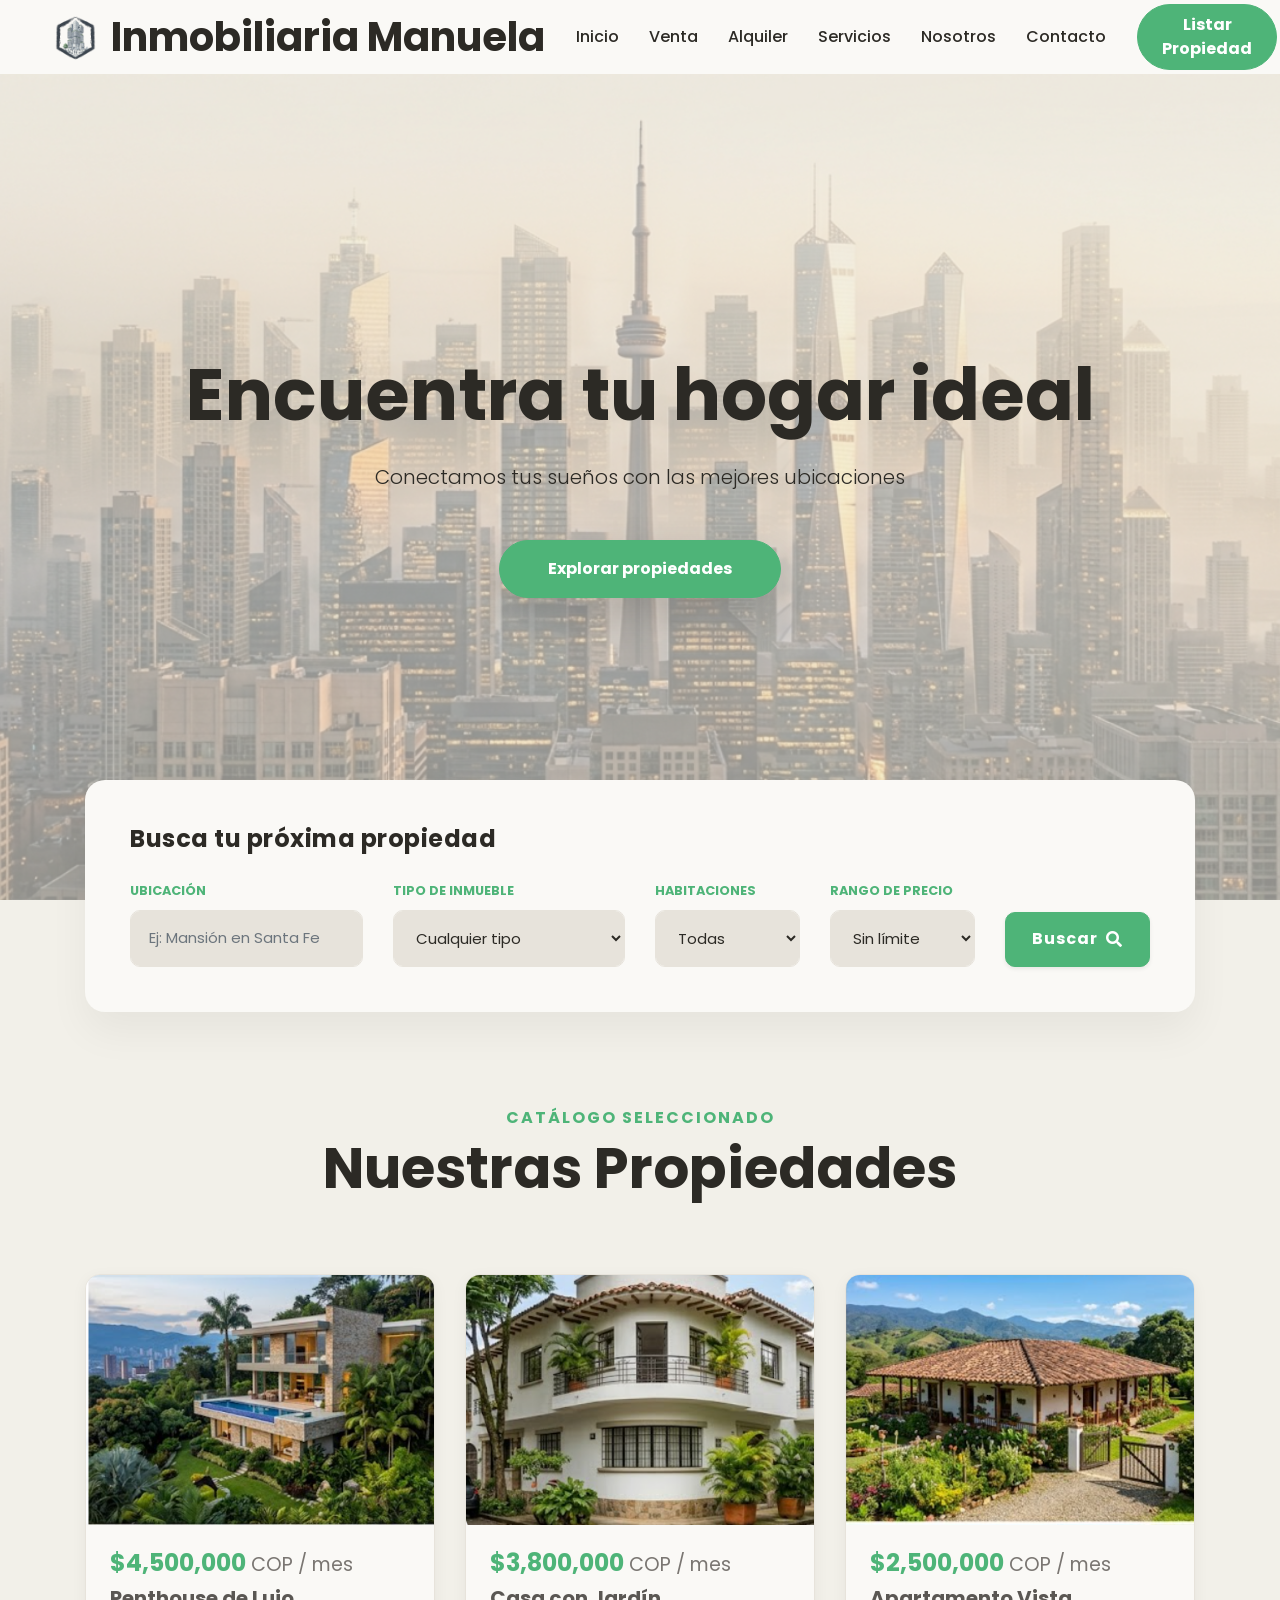
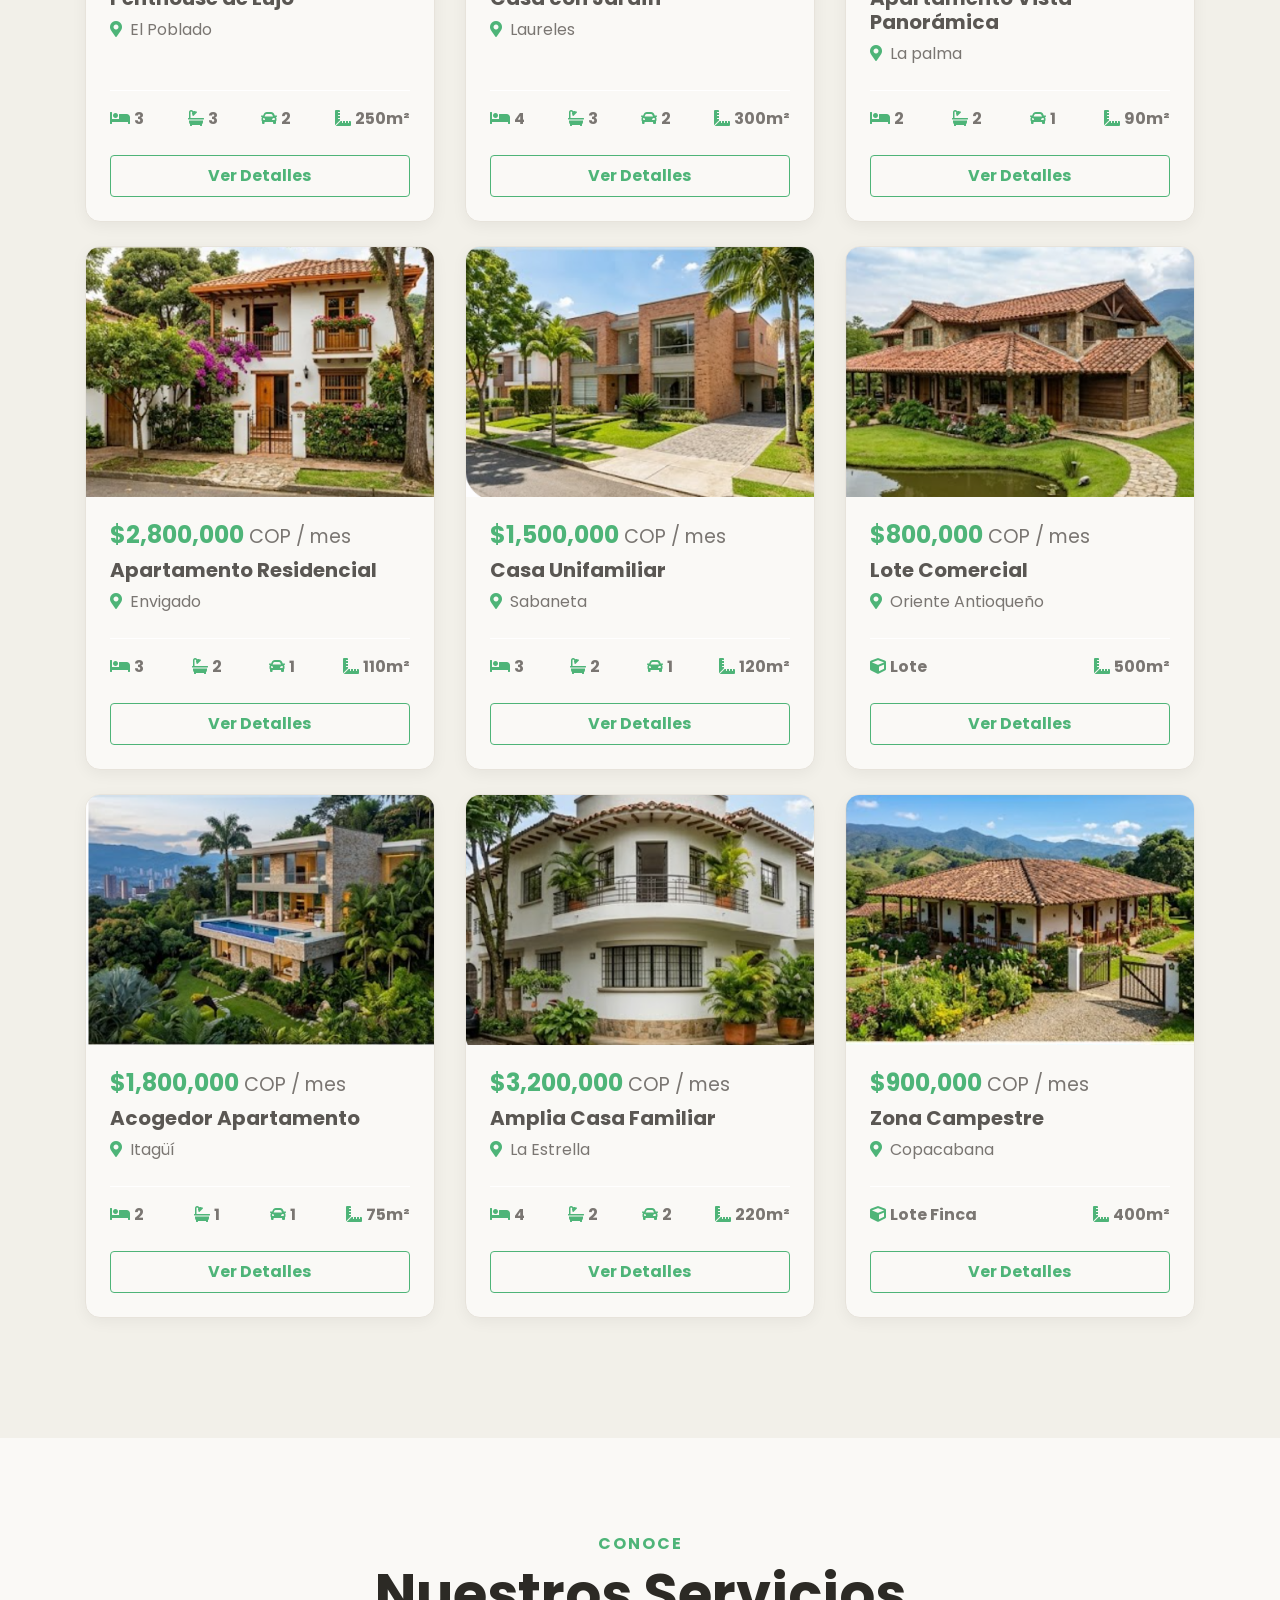
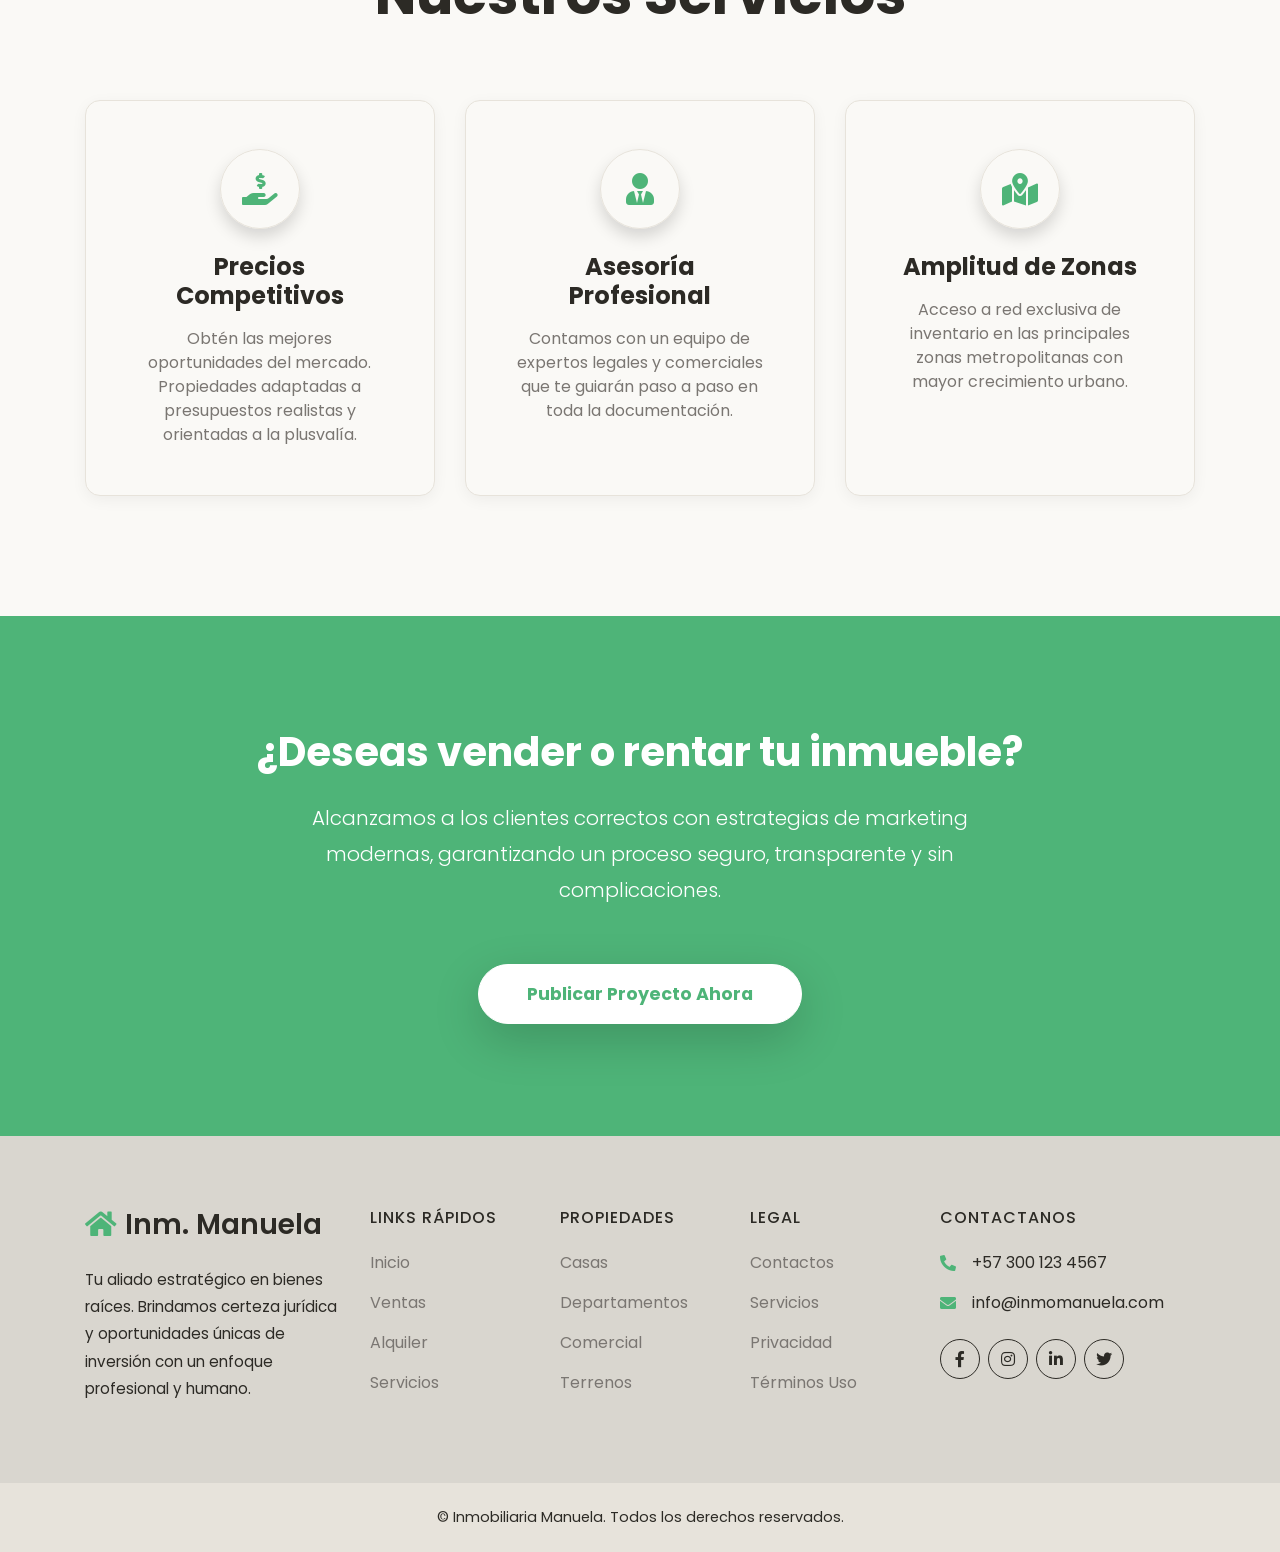
==== commit 57475d63: "cambios de las imagenes" ====
--- a/index.html
+++ b/index.html
@@ -1,60 +1,458 @@
-<!DOCTYPE html>     
+<!DOCTYPE html>
 <html lang="es">
+
 <head>
-    <meta charset="UTF-8">
-    <meta name="viewport" content="width=device-width, initial-scale=1.0">
-    <title>Bienvenido Inmobiliaria</title>
-    <link rel="stylesheet" href="https://stackpath.bootstrapcdn.com/bootstrap/4.4.1/css/bootstrap.min.css">
+    <meta charset="utf-8">
+    <title>Inmobiliaria Manuela - Encuentra tu hogar ideal</title>
+    <meta content="width=device-width, initial-scale=1.0" name="viewport">
+    <!-- Font Awesome -->
+    <link href="https://cdnjs.cloudflare.com/ajax/libs/font-awesome/5.10.0/css/all.min.css" rel="stylesheet">
+    <!-- Google Fonts -->
+    <link href="https://fonts.googleapis.com/css2?family=Poppins:wght@300;400;500;600;700&display=swap" rel="stylesheet"> 
+    <!-- Bootstrap -->
     <link href="css/style.css" rel="stylesheet">
 </head>
-<body>
-    <div id="welcome-screen" class="d-flex flex-column justify-content-center align-items-center vh-100 bg-dark text-white text-center">
-        <div class="container">
-            <img src="img/LOGOV2.png" alt="Inmobiliaria Manuela Logo" style="max-height: 150px; margin-bottom: 30px;">
-            <h1 class="display-3 fw-bold mb-4">Bienvenido a Inmobiliaria Manuela Bermudez</h1>
-            <p class="lead mb-5">Encuentra el hogar de tus sueños.</p>
-            <button class="btn btn-primary btn-lg px-5 py-3 shadow" onclick="window.location.href='home.html'">
-                Explorar Propiedades
-            </button>
-            <button class="btn btn-light btn-lg px-5 py-3 shadow ml-3" onclick="window.location.href='login.html'">
-                Iniciar Sesión
-            </button>
+
+<body data-spy="scroll" data-target=".navbar" data-offset="51">
+    <!-- Navbar Fija -->
+    <nav class="navbar navbar-expand-lg bg-white navbar-light shadow-sm fixed-top py-3 py-lg-0 px-3 px-lg-5 transition-navbar">
+        <a href="index.html" class="navbar-brand d-flex align-items-center">
+            <img src="img/LOGOV2.png" alt="Inmobiliaria Manuela Logo" style="max-height: 55px;" class="mr-2">
+            <h1 class="m-0 text-primary font-weight-bold">Inmobiliaria Manuela</h1>
+        </a>
+        <button type="button" class="navbar-toggler" data-toggle="collapse" data-target="#navbarCollapse">
+            <span class="navbar-toggler-icon"></span>
+        </button>
+        <div class="collapse navbar-collapse justify-content-between" id="navbarCollapse">
+            <div class="navbar-nav ml-auto py-0">
+                <a href="index.html" class="nav-item nav-link active animated-link">Inicio</a>
+                <a href="destination.html" class="nav-item nav-link animated-link">Venta</a>
+                <a href="package.html" class="nav-item nav-link animated-link">Alquiler</a>
+                <a href="service.html" class="nav-item nav-link animated-link">Servicios</a>
+                <a href="about.html" class="nav-item nav-link animated-link">Nosotros</a>
+                <a href="contact.html" class="nav-item nav-link animated-link">Contacto</a>
+            </div>
+            <a href="#contacto" class="btn btn-primary btn-cta rounded-pill py-2 px-4 d-none d-lg-block ml-3 font-weight-bold text-white smooth-scroll">Listar Propiedad</a>
+        </div>
+    </nav>
+
+    <!-- Hero (head)-->
+    <div id="inicio" class="hero-section position-relative vh-100 d-flex align-items-center">
+        <div class="hero-overlay"></div>
+        <div class="container position-relative text-center" style="z-index: 2; margin-top: 50px;">
+            <h1 class="display-3 text-white font-weight-bold mb-4 shadow-text">Encuentra tu hogar ideal</h1>
+            <p class="text-white mb-5 shadow-text lead w-75 mx-auto" style="font-size: 1.25rem;">Conectamos tus sueños con las mejores ubicaciones</p>
+            <a href="#destacadas" class="btn btn-primary rounded-pill py-3 px-5 font-weight-bold smooth-scroll text-white shadow-lg btn-cta">Explorar propiedades</a>
         </div>
     </div>
 
-    <!-- Sección con 3 cards -->
-    <div class="container mt-5">
-        <div class="row">
-            <div class="col-md-4">
-                <div class="card">
-                    <div class="card-body">
-                        <h5 class="card-title">Sobre Nosotros</h5>
-                        <p class="card-text">Conoce más sobre nuestra historia y misión en el sector inmobiliario.</p>
-                        <a href="about.html" class="btn btn-primary">Leer Más</a>
-                    </div>
-                </div>
-            </div>
-            <div class="col-md-4">
-                <div class="card">
-                    <div class="card-body">
-                        <h5 class="card-title">Nuestros Servicios</h5>
-                        <p class="card-text">Descubre los servicios que ofrecemos para ayudarte a encontrar tu hogar ideal.</p>
-                        <a href="service.html" class="btn btn-primary">Ver Servicios</a>
-                    </div>
-                </div>
-            </div>
-            <div class="col-md-4">
-                <div class="card">
-                    <div class="card-body">
-                        <h5 class="card-title">Contacto</h5>
-                        <p class="card-text">Ponte en contacto con nosotros para cualquier consulta o asistencia.</p>
-                        <a href="contact.html" class="btn btn-primary">Contactar</a>
-                    </div>
-                </div>
-            </div>
-        </div>
+    <!-- Buscador (Flotante) -->
+    <div class="container search-container" style="margin-top: -120px; position: relative; z-index: 10;">
+        <div class="bg-white rounded-lg shadow-lg p-4 p-md-5 search-card">
+            <h4 class="text-primary font-weight-bold mb-4">Busca tu próxima propiedad</h4>
+            <form id="searchForm">
+                <div class="row align-items-end">
+                    <div class="col-lg-3 col-md-6 mb-3 mb-lg-0">
+                        <label class="font-weight-bold text-primary small text-uppercase" for="ubicacionInput">Ubicación</label>
+                        <input type="text" class="form-control bg-light border-0 py-3" id="ubicacionInput" placeholder="Ej: Mansión en Santa Fe">
+                    </div>
+                    <div class="col-lg-3 col-md-6 mb-3 mb-lg-0">
+                        <label class="font-weight-bold text-primary small text-uppercase" for="tipo">Tipo de Inmueble</label>
+                        <select class="form-control bg-light border-0 py-3" id="tipo">
+                            <option value="">Cualquier tipo</option>
+                            <option value="casa">Casa</option>
+                            <option value="departamento">Departamento</option>
+                            <option value="terreno">Terreno</option>
+                            <option value="oficina">Oficina Comercial</option>
+                        </select>
+                    </div>
+                    <div class="col-lg-2 col-md-6 mb-3 mb-lg-0">
+                        <label class="font-weight-bold text-primary small text-uppercase" for="habitaciones">Habitaciones</label>
+                        <select class="form-control bg-light border-0 py-3" id="habitaciones">
+                            <option value="todas">Todas</option>
+                            <option value="1">1 o más</option>
+                            <option value="2">2 o más</option>
+                            <option value="3">3 o más</option>
+                            <option value="4">4 o más</option>
+                        </select>
+                    </div>
+                    <div class="col-lg-2 col-md-6 mb-3 mb-lg-0">
+                        <label class="font-weight-bold text-primary small text-uppercase" for="precio">Rango de Precio</label>
+                        <select class="form-control bg-light border-0 py-3" id="precio">
+                            <option value="ilimitado">Sin límite</option>
+                            <option value="1000000">Hasta $1M COP</option>
+                            <option value="3000000">Hasta $3M COP</option>
+                            <option value="5000000">Hasta $5M COP</option>
+                            <option value="10000000">Hasta $10M COP</option>
+                        </select>
+                    </div>
+                    <div class="col-lg-2 mt-3 mt-lg-0">
+                        <button class="btn btn-primary btn-block py-3 font-weight-bold shadow-sm d-flex align-items-center justify-content-center text-white submit-btn" type="submit">
+                            Buscar <i class="fa fa-search ml-2"></i>
+                        </button>
+                    </div>
+                </div>
+                <div id="search-feedback" class="mt-4 text-center d-none p-3 rounded font-weight-bold">
+                    <!-- Mensaje de confirmacion ira aqui -->
+                </div>
+            </form>
+        </div>
+
+        <!--  cierre del buscador  -->
     </div>
 
-<script src="js/main.js"></script>
+    <!-- Propiedades Destacadas (Resultados) -->
+    <div id="destacadas" class="container-fluid bg-light py-5">
+        <div class="container py-5">
+            <div class="text-center mb-5 pb-3">
+                <h6 class="text-primary text-uppercase font-weight-bold" style="letter-spacing: 2px;">Catálogo Seleccionado</h6>
+                <h2 class="display-4 font-weight-bold text-dark">Nuestras Propiedades</h2>
+            </div>
+            <div class="row" id="property-grid">
+                <!-- Propiedad 1 -->
+                <div class="col-lg-4 col-md-6 mb-4 property-item" data-ubicacion="El Poblado" data-tipo="departamento" data-habitaciones="3" data-precio="4500000">
+                    <div class="property-card bg-white rounded-lg shadow-sm overflow-hidden h-100 d-flex flex-column">
+                        <div class="position-relative overflow-hidden property-img" style="height: 250px;">
+                            <img class="img-fluid w-100 h-100" src="img/destination-1.png" alt="Propiedad" style="object-fit:cover;">
+                            <div class="badge-status bg-success text-white position-absolute font-weight-bold px-3 py-1 rounded">Renta</div>
+                        </div>
+                        <div class="p-4 d-flex flex-column flex-grow-1">
+                            <h4 class="text-primary font-weight-bold mb-2">$4,500,000 <span class="small text-muted font-weight-normal">COP / mes</span></h4>
+                            <h5 class="font-weight-bold mb-2 text-dark property-title">Penthouse de Lujo</h5>
+                            <p class="text-muted mb-4"><i class="fa fa-map-marker-alt text-primary mr-2"></i>El Poblado</p>
+                            
+                            <div class="mt-auto">
+                                <div class="d-flex justify-content-between mb-4 pt-3 border-top border-light">
+                                    <span class="property-specs text-muted font-weight-bold"><i class="fa fa-bed text-primary mr-1"></i>3</span>
+                                    <span class="property-specs text-muted font-weight-bold"><i class="fa fa-bath text-primary mr-1"></i>3</span>
+                                    <span class="property-specs text-muted font-weight-bold"><i class="fa fa-car text-primary mr-1"></i>2</span>
+                                    <span class="property-specs text-muted font-weight-bold"><i class="fa fa-ruler-combined text-primary mr-1"></i>250m&sup2;</span>
+                                </div>
+                                <a href="property-details.html?id=1" class="btn btn-outline-primary btn-block rounded py-2 font-weight-bold w-100">Ver Detalles</a>
+                            </div>
+                        </div>
+                    </div>
+                </div>
+                <!-- Propiedad 2 -->
+                <div class="col-lg-4 col-md-6 mb-4 property-item" data-ubicacion="Laureles" data-tipo="casa" data-habitaciones="4" data-precio="3800000">
+                    <div class="property-card bg-white rounded-lg shadow-sm overflow-hidden h-100 d-flex flex-column">
+                        <div class="position-relative overflow-hidden property-img" style="height: 250px;">
+                            <img class="img-fluid w-100 h-100" src="img/destination-2.png" alt="Propiedad" style="object-fit:cover;">
+                            <div class="badge-status bg-success text-white position-absolute font-weight-bold px-3 py-1 rounded">Renta</div>
+                        </div>
+                        <div class="p-4 d-flex flex-column flex-grow-1">
+                            <h4 class="text-primary font-weight-bold mb-2">$3,800,000 <span class="small text-muted font-weight-normal">COP / mes</span></h4>
+                            <h5 class="font-weight-bold mb-2 text-dark property-title">Casa con Jardín</h5>
+                            <p class="text-muted mb-4"><i class="fa fa-map-marker-alt text-primary mr-2"></i>Laureles</p>
+                            
+                            <div class="mt-auto">
+                                <div class="d-flex justify-content-between mb-4 pt-3 border-top border-light">
+                                    <span class="property-specs text-muted font-weight-bold"><i class="fa fa-bed text-primary mr-1"></i>4</span>
+                                    <span class="property-specs text-muted font-weight-bold"><i class="fa fa-bath text-primary mr-1"></i>3</span>
+                                    <span class="property-specs text-muted font-weight-bold"><i class="fa fa-car text-primary mr-1"></i>2</span>
+                                    <span class="property-specs text-muted font-weight-bold"><i class="fa fa-ruler-combined text-primary mr-1"></i>300m&sup2;</span>
+                                </div>
+                                <a href="property-details.html?id=2" class="btn btn-outline-primary btn-block rounded py-2 font-weight-bold w-100">Ver Detalles</a>
+                            </div>
+                        </div>
+                    </div>
+                </div>
+                <!-- Propiedad 3 -->
+                <div class="col-lg-4 col-md-6 mb-4 property-item" data-ubicacion="Envigado" data-tipo="departamento" data-habitaciones="2" data-precio="2500000">
+                    <div class="property-card bg-white rounded-lg shadow-sm overflow-hidden h-100 d-flex flex-column">
+                        <div class="position-relative overflow-hidden property-img" style="height: 250px;">
+                            <img class="img-fluid w-100 h-100" src="img/destination-3.png" alt="Propiedad" style="object-fit:cover;">
+                            <div class="badge-status bg-success text-white position-absolute font-weight-bold px-3 py-1 rounded">Renta</div>
+                        </div>
+                        <div class="p-4 d-flex flex-column flex-grow-1">
+                            <h4 class="text-primary font-weight-bold mb-2">$2,500,000 <span class="small text-muted font-weight-normal">COP / mes</span></h4>
+                            <h5 class="font-weight-bold mb-2 text-dark property-title">Apartamento Vista Panorámica</h5>
+                            <p class="text-muted mb-4"><i class="fa fa-map-marker-alt text-primary mr-2"></i>La palma </p>
+                            
+                            <div class="mt-auto">
+                                <div class="d-flex justify-content-between mb-4 pt-3 border-top border-light">
+                                    <span class="property-specs text-muted font-weight-bold"><i class="fa fa-bed text-primary mr-1"></i>2</span>
+                                    <span class="property-specs text-muted font-weight-bold"><i class="fa fa-bath text-primary mr-1"></i>2</span>
+                                    <span class="property-specs text-muted font-weight-bold"><i class="fa fa-car text-primary mr-1"></i>1</span>
+                                    <span class="property-specs text-muted font-weight-bold"><i class="fa fa-ruler-combined text-primary mr-1"></i>90m&sup2;</span>
+                                </div>
+                                <a href="property-details.html?id=3" class="btn btn-outline-primary btn-block rounded py-2 font-weight-bold w-100">Ver Detalles</a>
+                            </div>
+                        </div>
+                    </div>
+                </div>
+                 <!-- Propiedad 4 -->
+                 <div class="col-lg-4 col-md-6 mb-4 property-item" data-ubicacion="Sabaneta" data-tipo="departamento" data-habitaciones="3" data-precio="2800000">
+                    <div class="property-card bg-white rounded-lg shadow-sm overflow-hidden h-100 d-flex flex-column">
+                        <div class="position-relative overflow-hidden property-img" style="height: 250px;">
+                            <img class="img-fluid w-100 h-100" src="img/destination-4.png" alt="Propiedad" style="object-fit:cover;">
+                            <div class="badge-status bg-success text-white position-absolute font-weight-bold px-3 py-1 rounded">Renta</div>
+                        </div>
+                        <div class="p-4 d-flex flex-column flex-grow-1">
+                            <h4 class="text-primary font-weight-bold mb-2">$2,800,000 <span class="small text-muted font-weight-normal">COP / mes</span></h4>
+                            <h5 class="font-weight-bold mb-2 text-dark property-title">Apartamento Residencial</h5>
+                            <p class="text-muted mb-4"><i class="fa fa-map-marker-alt text-primary mr-2"></i>Envigado</p>
+                            
+                            <div class="mt-auto">
+                                <div class="d-flex justify-content-between mb-4 pt-3 border-top border-light">
+                                    <span class="property-specs text-muted font-weight-bold"><i class="fa fa-bed text-primary mr-1"></i>3</span>
+                                    <span class="property-specs text-muted font-weight-bold"><i class="fa fa-bath text-primary mr-1"></i>2</span>
+                                    <span class="property-specs text-muted font-weight-bold"><i class="fa fa-car text-primary mr-1"></i>1</span>
+                                    <span class="property-specs text-muted font-weight-bold"><i class="fa fa-ruler-combined text-primary mr-1"></i>110m&sup2;</span>
+                                </div>
+                                <a href="property-details.html?id=4" class="btn btn-outline-primary btn-block rounded py-2 font-weight-bold w-100">Ver Detalles</a>
+                            </div>
+                        </div>
+                    </div>
+                </div>
+                <!-- Propiedad 5 -->
+                <div class="col-lg-4 col-md-6 mb-4 property-item" data-ubicacion="Bello" data-tipo="casa" data-habitaciones="3" data-precio="1500000">
+                    <div class="property-card bg-white rounded-lg shadow-sm overflow-hidden h-100 d-flex flex-column">
+                        <div class="position-relative overflow-hidden property-img" style="height: 250px;">
+                            <img class="img-fluid w-100 h-100" src="img/destination-5.png" alt="Propiedad" style="object-fit:cover;">
+                            <div class="badge-status bg-success text-white position-absolute font-weight-bold px-3 py-1 rounded">Renta</div>
+                        </div>
+                        <div class="p-4 d-flex flex-column flex-grow-1">
+                            <h4 class="text-primary font-weight-bold mb-2">$1,500,000 <span class="small text-muted font-weight-normal">COP / mes</span></h4>
+                            <h5 class="font-weight-bold mb-2 text-dark property-title">Casa Unifamiliar</h5>
+                            <p class="text-muted mb-4"><i class="fa fa-map-marker-alt text-primary mr-2"></i>Sabaneta</p>
+                            
+                            <div class="mt-auto">
+                                <div class="d-flex justify-content-between mb-4 pt-3 border-top border-light">
+                                    <span class="property-specs text-muted font-weight-bold"><i class="fa fa-bed text-primary mr-1"></i>3</span>
+                                    <span class="property-specs text-muted font-weight-bold"><i class="fa fa-bath text-primary mr-1"></i>2</span>
+                                    <span class="property-specs text-muted font-weight-bold"><i class="fa fa-car text-primary mr-1"></i>1</span>
+                                    <span class="property-specs text-muted font-weight-bold"><i class="fa fa-ruler-combined text-primary mr-1"></i>120m&sup2;</span>
+                                </div>
+                                <a href="property-details.html?id=5" class="btn btn-outline-primary btn-block rounded py-2 font-weight-bold w-100">Ver Detalles</a>
+                            </div>
+                        </div>
+                    </div>
+                </div>
+                <!-- Propiedad 6 -->
+                <div class="col-lg-4 col-md-6 mb-4 property-item" data-ubicacion="Rionegro" data-tipo="terreno" data-habitaciones="0" data-precio="800000">
+                    <div class="property-card bg-white rounded-lg shadow-sm overflow-hidden h-100 d-flex flex-column">
+                        <div class="position-relative overflow-hidden property-img" style="height: 250px;">
+                            <img class="img-fluid w-100 h-100" src="img/destination-6.png" alt="Propiedad" style="object-fit:cover;">
+                            <div class="badge-status bg-success text-white position-absolute font-weight-bold px-3 py-1 rounded">Renta</div>
+                        </div>
+                        <div class="p-4 d-flex flex-column flex-grow-1">
+                            <h4 class="text-primary font-weight-bold mb-2">$800,000 <span class="small text-muted font-weight-normal">COP / mes</span></h4>
+                            <h5 class="font-weight-bold mb-2 text-dark property-title">Lote Comercial</h5>
+                            <p class="text-muted mb-4"><i class="fa fa-map-marker-alt text-primary mr-2"></i>Oriente Antioqueño</p>
+                            
+                            <div class="mt-auto">
+                                <div class="d-flex justify-content-between mb-4 pt-3 border-top border-light">
+                                    <span class="property-specs text-muted font-weight-bold"><i class="fa fa-cube text-primary mr-1"></i>Lote</span>
+                                    <span class="property-specs text-muted font-weight-bold"><i class="fa fa-ruler-combined text-primary mr-1"></i>500m&sup2;</span>
+                                </div>
+                                <a href="property-details.html?id=6" class="btn btn-outline-primary btn-block rounded py-2 font-weight-bold w-100">Ver Detalles</a>
+                            </div>
+                        </div>
+                    </div>
+                </div>
+                <!-- Propiedad 7 -->
+                <div class="col-lg-4 col-md-6 mb-4 property-item" data-ubicacion="Itagüí" data-tipo="departamento" data-habitaciones="2" data-precio="1800000">
+                    <div class="property-card bg-white rounded-lg shadow-sm overflow-hidden h-100 d-flex flex-column">
+                        <div class="position-relative overflow-hidden property-img" style="height: 250px;">
+                            <img class="img-fluid w-100 h-100" src="img/destination-1.png" alt="Propiedad" style="object-fit:cover;">
+                            <div class="badge-status bg-success text-white position-absolute font-weight-bold px-3 py-1 rounded">Renta</div>
+                        </div>
+                        <div class="p-4 d-flex flex-column flex-grow-1">
+                            <h4 class="text-primary font-weight-bold mb-2">$1,800,000 <span class="small text-muted font-weight-normal">COP / mes</span></h4>
+                            <h5 class="font-weight-bold mb-2 text-dark property-title">Acogedor Apartamento</h5>
+                            <p class="text-muted mb-4"><i class="fa fa-map-marker-alt text-primary mr-2"></i>Itagüí</p>
+                            
+                            <div class="mt-auto">
+                                <div class="d-flex justify-content-between mb-4 pt-3 border-top border-light">
+                                    <span class="property-specs text-muted font-weight-bold"><i class="fa fa-bed text-primary mr-1"></i>2</span>
+                                    <span class="property-specs text-muted font-weight-bold"><i class="fa fa-bath text-primary mr-1"></i>1</span>
+                                    <span class="property-specs text-muted font-weight-bold"><i class="fa fa-car text-primary mr-1"></i>1</span>
+                                    <span class="property-specs text-muted font-weight-bold"><i class="fa fa-ruler-combined text-primary mr-1"></i>75m&sup2;</span>
+                                </div>
+                                <a href="property-details.html?id=7" class="btn btn-outline-primary btn-block rounded py-2 font-weight-bold w-100">Ver Detalles</a>
+                            </div>
+                        </div>
+                    </div>
+                </div>
+                <!-- Propiedad 8 -->
+                <div class="col-lg-4 col-md-6 mb-4 property-item" data-ubicacion="La Estrella" data-tipo="casa" data-habitaciones="4" data-precio="3200000">
+                    <div class="property-card bg-white rounded-lg shadow-sm overflow-hidden h-100 d-flex flex-column">
+                        <div class="position-relative overflow-hidden property-img" style="height: 250px;">
+                            <img class="img-fluid w-100 h-100" src="img/destination-2.png" alt="Propiedad" style="object-fit:cover;">
+                            <div class="badge-status bg-success text-white position-absolute font-weight-bold px-3 py-1 rounded">Renta</div>
+                        </div>
+                        <div class="p-4 d-flex flex-column flex-grow-1">
+                            <h4 class="text-primary font-weight-bold mb-2">$3,200,000 <span class="small text-muted font-weight-normal">COP / mes</span></h4>
+                            <h5 class="font-weight-bold mb-2 text-dark property-title">Amplia Casa Familiar</h5>
+                            <p class="text-muted mb-4"><i class="fa fa-map-marker-alt text-primary mr-2"></i>La Estrella</p>
+                            
+                            <div class="mt-auto">
+                                <div class="d-flex justify-content-between mb-4 pt-3 border-top border-light">
+                                    <span class="property-specs text-muted font-weight-bold"><i class="fa fa-bed text-primary mr-1"></i>4</span>
+                                    <span class="property-specs text-muted font-weight-bold"><i class="fa fa-bath text-primary mr-1"></i>2</span>
+                                    <span class="property-specs text-muted font-weight-bold"><i class="fa fa-car text-primary mr-1"></i>2</span>
+                                    <span class="property-specs text-muted font-weight-bold"><i class="fa fa-ruler-combined text-primary mr-1"></i>220m&sup2;</span>
+                                </div>
+                                <a href="property-details.html?id=8" class="btn btn-outline-primary btn-block rounded py-2 font-weight-bold w-100">Ver Detalles</a>
+                            </div>
+                        </div>
+                    </div>
+                </div>
+                <!-- Propiedad 9 -->
+                <div class="col-lg-4 col-md-6 mb-4 property-item" data-ubicacion="Copacabana" data-tipo="terreno" data-habitaciones="0" data-precio="900000">
+                    <div class="property-card bg-white rounded-lg shadow-sm overflow-hidden h-100 d-flex flex-column">
+                        <div class="position-relative overflow-hidden property-img" style="height: 250px;">
+                            <img class="img-fluid w-100 h-100" src="img/destination-3.png" alt="Propiedad" style="object-fit:cover;">
+                            <div class="badge-status bg-success text-white position-absolute font-weight-bold px-3 py-1 rounded">Renta</div>
+                        </div>
+                        <div class="p-4 d-flex flex-column flex-grow-1">
+                            <h4 class="text-primary font-weight-bold mb-2">$900,000 <span class="small text-muted font-weight-normal">COP / mes</span></h4>
+                            <h5 class="font-weight-bold mb-2 text-dark property-title">Zona Campestre</h5>
+                            <p class="text-muted mb-4"><i class="fa fa-map-marker-alt text-primary mr-2"></i>Copacabana</p>
+                            
+                            <div class="mt-auto">
+                                <div class="d-flex justify-content-between mb-4 pt-3 border-top border-light">
+                                    <span class="property-specs text-muted font-weight-bold"><i class="fa fa-cube text-primary mr-1"></i>Lote Finca</span>
+                                    <span class="property-specs text-muted font-weight-bold"><i class="fa fa-ruler-combined text-primary mr-1"></i>400m&sup2;</span>
+                                </div>
+                                <a href="property-details.html?id=9" class="btn btn-outline-primary btn-block rounded py-2 font-weight-bold w-100">Ver Detalles</a>
+                            </div>
+                        </div>
+                    </div>
+                </div>
+            </div>
+        </div>
+    </div>
+
+    <!-- Servicios -->
+    <div id="servicios" class="container-fluid py-5 bg-white">
+        <div class="container py-5">
+            <div class="text-center mb-5 pb-3">
+                <h6 class="text-primary text-uppercase font-weight-bold" style="letter-spacing: 2px;">Conoce</h6>
+                <h2 class="display-4 font-weight-bold text-dark">Nuestros Servicios</h2>
+            </div>
+            <div class="row">
+                <div class="col-lg-4 col-md-6 mb-4">
+                    <div class="service-card bg-light p-5 rounded-lg shadow-sm text-center h-100 border-0">
+                        <div class="icon-circle bg-white text-primary mx-auto mb-4 shadow">
+                            <i class="fa fa-hand-holding-usd fa-2x"></i>
+                        </div>
+                        <h4 class="font-weight-bold mb-3 text-dark">Precios Competitivos</h4>
+                        <p class="text-muted mb-0">Obtén las mejores oportunidades del mercado. Propiedades adaptadas a presupuestos realistas y orientadas a la plusvalía.</p>
+                    </div>
+                </div>
+                <div class="col-lg-4 col-md-6 mb-4">
+                    <div class="service-card bg-light p-5 rounded-lg shadow-sm text-center h-100 border-0">
+                        <div class="icon-circle bg-white text-primary mx-auto mb-4 shadow">
+                            <i class="fa fa-user-tie fa-2x"></i>
+                        </div>
+                        <h4 class="font-weight-bold mb-3 text-dark">Asesoría Profesional</h4>
+                        <p class="text-muted mb-0">Contamos con un equipo de expertos legales y comerciales que te guiarán paso a paso en toda la documentación.</p>
+                    </div>
+                </div>
+                <div class="col-lg-4 col-md-6 mb-4">
+                    <div class="service-card bg-light p-5 rounded-lg shadow-sm text-center h-100 border-0">
+                        <div class="icon-circle bg-white text-primary mx-auto mb-4 shadow">
+                            <i class="fa fa-map-marked-alt fa-2x"></i>
+                        </div>
+                        <h4 class="font-weight-bold mb-3 text-dark">Amplitud de Zonas</h4>
+                        <p class="text-muted mb-0">Acceso a red exclusiva de inventario en las principales zonas metropolitanas con mayor crecimiento urbano.</p>
+                    </div>
+                </div>
+            </div>
+        </div>
+    </div>
+
+    <!-- CTA Global -->
+    <div class="container-fluid bg-primary py-5 text-center">
+        <div class="container py-5 my-3">
+            <h2 class="font-weight-bold mb-4 display-4" style="color: #ffffff !important; font-size: 2.5rem;">¿Deseas vender o rentar tu inmueble?</h2>
+            <p class="mb-5 fs-5 lead mx-auto" style="color: #ffffff !important; max-width: 700px; line-height: 1.8;">Alcanzamos a los clientes correctos con estrategias de marketing modernas, garantizando un proceso seguro, transparente y sin complicaciones.</p>
+            <a href="#contacto" class="btn btn-light btn-cta rounded-pill py-3 px-5 font-weight-bold shadow-lg mt-2 smooth-scroll" style="color: var(--color-verde-corporativo) !important; background-color: #ffffff !important; border-color: #ffffff !important; font-size: 1.1rem;">Publicar Proyecto Ahora</a>
+        </div>
+    </div>
+
+    <!-- Footer-->
+    <footer class="real-estate-footer pt-5" id="contacto">
+        <div class="container pt-4 pb-3">
+            <div class="row">
+                <!-- COLUMNA 1: Logo y Descripción -->
+                <div class="col-lg-3 col-md-6 mb-5 pe-lg-4">
+                    <h3 class="text-white mb-4"><i class="fa fa-home text-primary mr-2"></i>Inm. Manuela</h3>
+                    <p class="text-white-50" style="line-height: 1.8; font-size: 0.95rem;">Tu aliado estratégico en bienes raíces. Brindamos certeza jurídica y oportunidades únicas de inversión con un enfoque profesional y humano.</p>
+                </div>
+                
+                <!-- COLUMNA 2: Rápido Links -->
+                <div class="col-lg-2 col-md-6 mb-5">
+                    <h5 class="text-white text-uppercase mb-4" style="letter-spacing: 1px; font-weight: 600; font-size: 1rem;">Links Rápidos</h5>
+                    <div class="d-flex flex-column justify-content-start footer-links list-unstyled">
+                        <a class="text-white-50 mb-3" href="#inicio">Inicio</a>
+                        <a class="text-white-50 mb-3" href="#destacadas">Ventas</a>
+                        <a class="text-white-50 mb-3" href="#destacadas">Alquiler</a>
+                        <a class="text-white-50 mb-3" href="#servicios">Servicios</a>
+                    </div>
+                </div>
+                
+                <!-- COLUMNA 3: Propiedad types -->
+                <div class="col-lg-2 col-md-6 mb-5">
+                    <h5 class="text-white text-uppercase mb-4" style="letter-spacing: 1px; font-weight: 600; font-size: 1rem;">Propiedades</h5>
+                    <div class="d-flex flex-column justify-content-start footer-links list-unstyled">
+                        <a class="text-white-50 mb-3" href="#">Casas</a>
+                        <a class="text-white-50 mb-3" href="#">Departamentos</a>
+                        <a class="text-white-50 mb-3" href="#">Comercial</a>
+                        <a class="text-white-50" href="#">Terrenos</a>
+                    </div>
+                </div>
+                
+                <!-- COLUMNA 4: Legal -->
+                <div class="col-lg-2 col-md-6 mb-5">
+                    <h5 class="text-white text-uppercase mb-4" style="letter-spacing: 1px; font-weight: 600; font-size: 1rem;">Legal</h5>
+                    <div class="d-flex flex-column justify-content-start footer-links list-unstyled">
+                        <a class="text-white-50 mb-3" href="#contacto">Contactos</a>
+                        <a class="text-white-50 mb-3" href="#servicios">Servicios</a>
+                        <a class="text-white-50 mb-3" href="#">Privacidad</a>
+                        <a class="text-white-50" href="#">Términos Uso</a>
+                    </div>
+                </div>
+                
+                <!-- COLUMNA 5 y 6: Contacto -->
+                <div class="col-lg-3 col-md-6 mb-5">
+                    <h5 class="text-white text-uppercase mb-4" style="letter-spacing: 1px; font-weight: 600; font-size: 1rem;">Contactanos</h5>
+                    <p class="text-white-50 mb-3 d-flex align-items-center">
+                        <i class="fa fa-phone-alt text-primary mr-3"></i>
+                        +57 300 123 4567
+                    </p>
+                    <p class="text-white-50 mb-4 d-flex align-items-center">
+                        <i class="fa fa-envelope text-primary mr-3"></i>
+                        info@inmomanuela.com
+                    </p>
+                    
+                   
+                    <div class="d-flex w-100 footer-social">
+                        <a class="btn btn-outline-light btn-social mr-2" href="#"><i class="fab fa-facebook-f"></i></a>
+                        <a class="btn btn-outline-light btn-social mr-2" href="#"><i class="fab fa-instagram"></i></a>
+                        <a class="btn btn-outline-light btn-social mr-2" href="#"><i class="fab fa-linkedin-in"></i></a>
+                        <a class="btn btn-outline-light btn-social" href="#"><i class="fab fa-twitter"></i></a>
+                    </div>
+                </div>
+            </div>
+        </div>
+        
+        <!-- PARTE INFERIOR -->
+        <div class="container-fluid" style="background-color: #111111;">
+            <div class="row pt-4 pb-4">
+                <div class="col-12 text-center">
+                    <p class="m-0 text-white-50" style="font-size: 0.9rem;">&copy; <span class="text-white">Inmobiliaria Manuela</span>. Todos los derechos reservados.</p>
+                </div>
+            </div>
+        </div>
+    </footer>
+
+
+    <!-- JavaScript Base -->
+    <script src="https://code.jquery.com/jquery-3.4.1.min.js"></script>
+    <script src="https://stackpath.bootstrapcdn.com/bootstrap/4.4.1/js/bootstrap.bundle.min.js"></script>
+    <script src="js/main.js"></script>
 </body>
 </html>
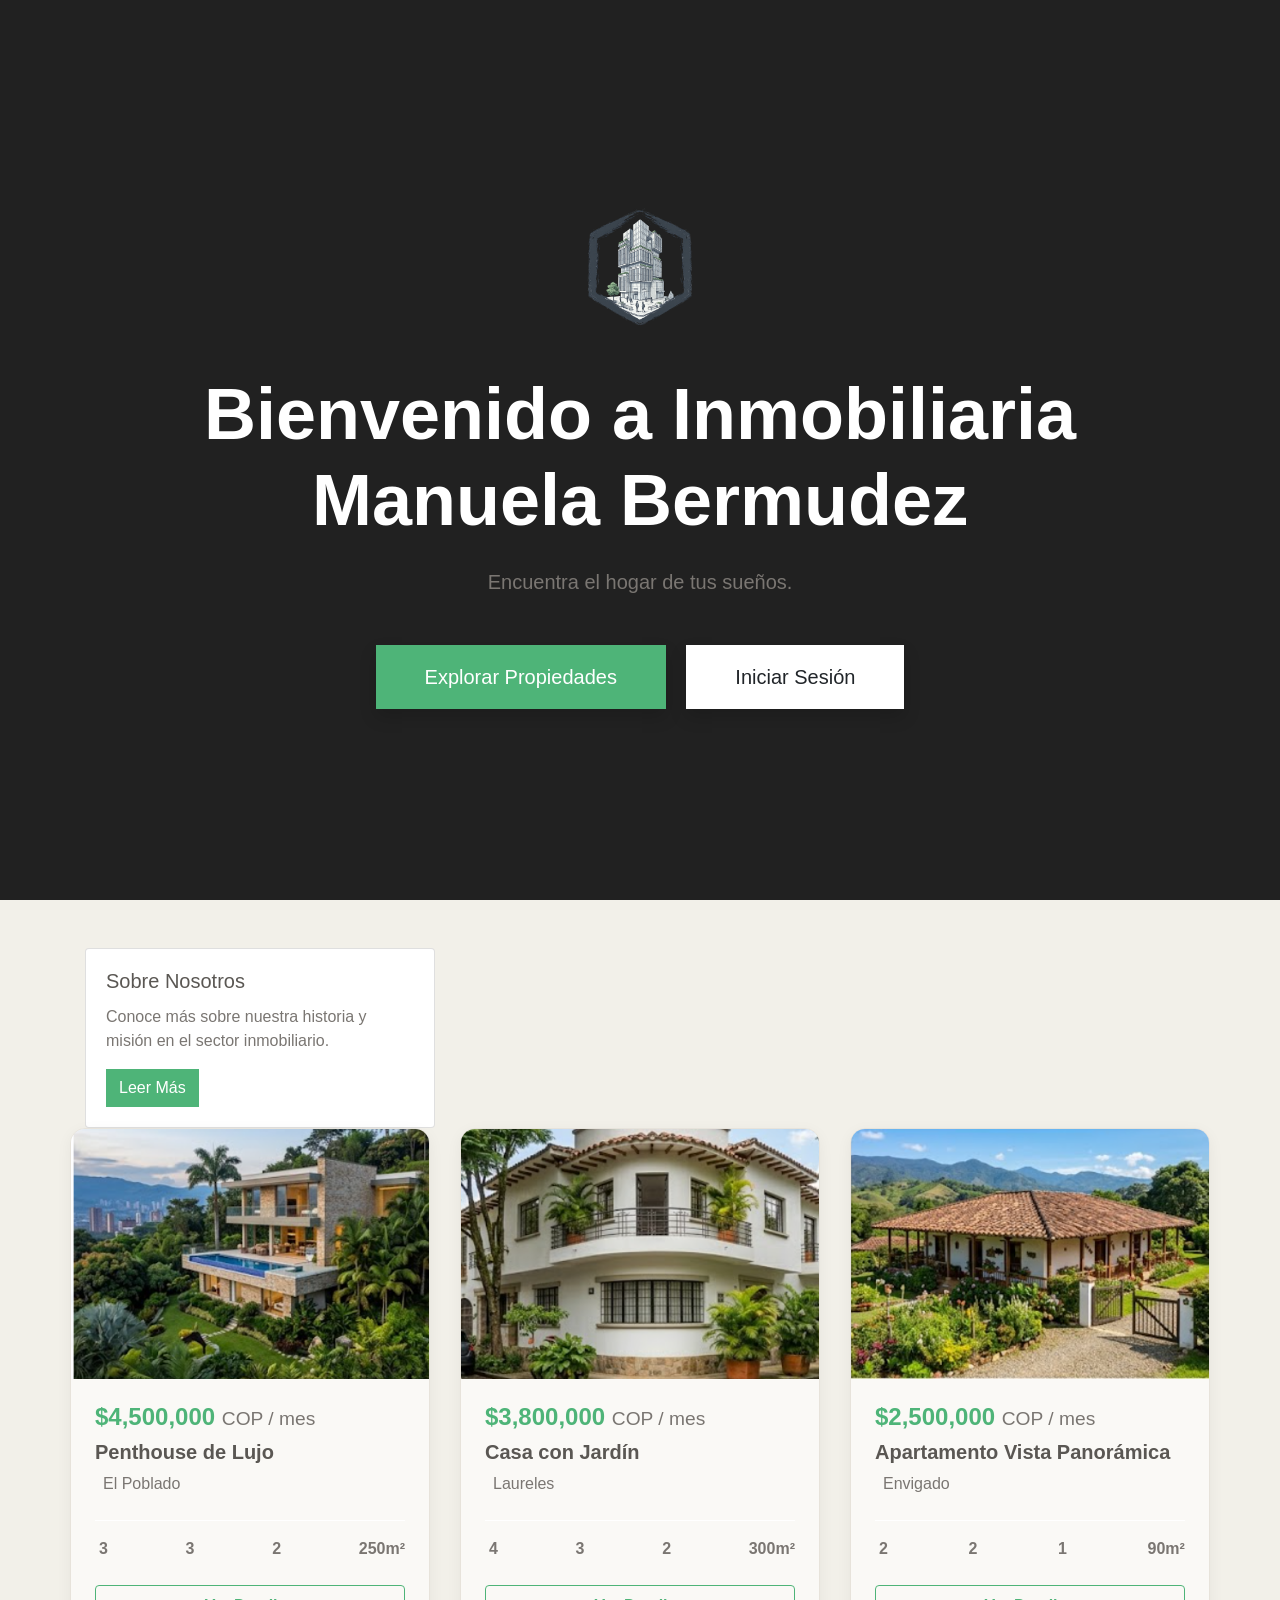
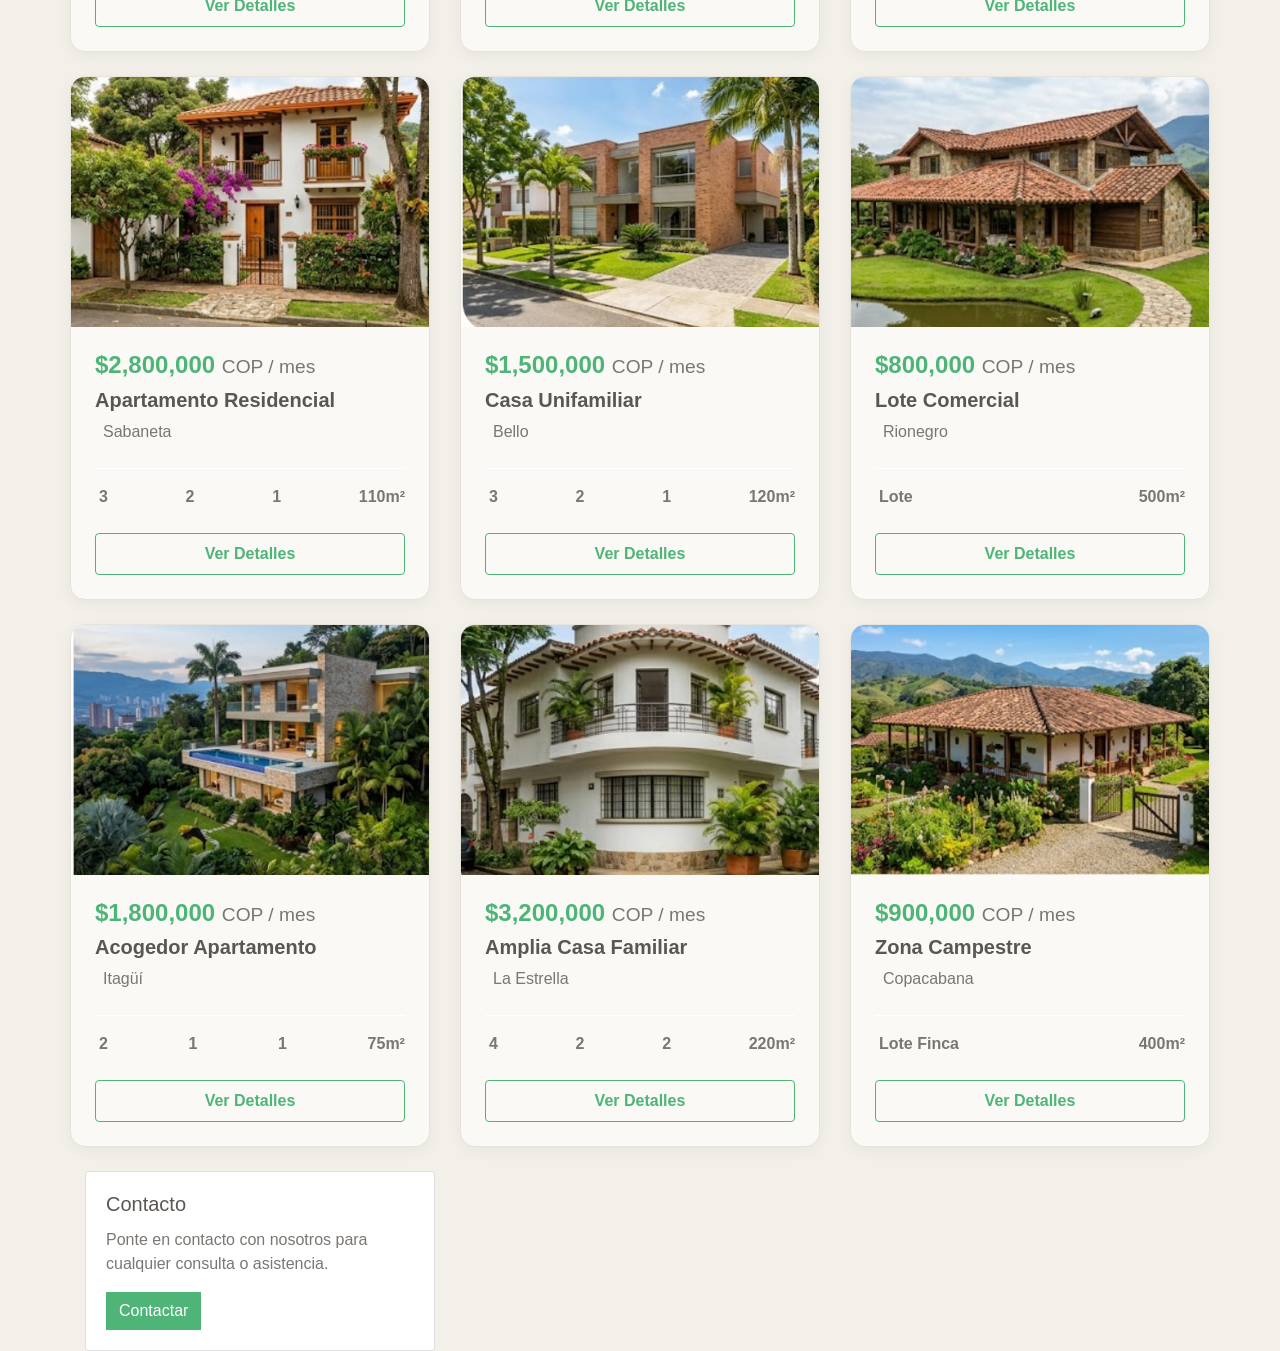
==== commit 08f5c7eb: "Merge branch 'main' of https://github.com/S-olid-O/Proyecto_Integrador_Inmobiliaria into Goku" ====
--- a/index.html
+++ b/index.html
@@ -1,112 +1,38 @@
-<!DOCTYPE html>
+<!DOCTYPE html>     
 <html lang="es">
-
 <head>
-    <meta charset="utf-8">
-    <title>Inmobiliaria Manuela - Encuentra tu hogar ideal</title>
-    <meta content="width=device-width, initial-scale=1.0" name="viewport">
-    <!-- Font Awesome -->
-    <link href="https://cdnjs.cloudflare.com/ajax/libs/font-awesome/5.10.0/css/all.min.css" rel="stylesheet">
-    <!-- Google Fonts -->
-    <link href="https://fonts.googleapis.com/css2?family=Poppins:wght@300;400;500;600;700&display=swap" rel="stylesheet"> 
-    <!-- Bootstrap -->
+    <meta charset="UTF-8">
+    <meta name="viewport" content="width=device-width, initial-scale=1.0">
+    <title>Bienvenido Inmobiliaria</title>
+    <link rel="stylesheet" href="https://stackpath.bootstrapcdn.com/bootstrap/4.4.1/css/bootstrap.min.css">
     <link href="css/style.css" rel="stylesheet">
 </head>
-
-<body data-spy="scroll" data-target=".navbar" data-offset="51">
-    <!-- Navbar Fija -->
-    <nav class="navbar navbar-expand-lg bg-white navbar-light shadow-sm fixed-top py-3 py-lg-0 px-3 px-lg-5 transition-navbar">
-        <a href="index.html" class="navbar-brand d-flex align-items-center">
-            <img src="img/LOGOV2.png" alt="Inmobiliaria Manuela Logo" style="max-height: 55px;" class="mr-2">
-            <h1 class="m-0 text-primary font-weight-bold">Inmobiliaria Manuela</h1>
-        </a>
-        <button type="button" class="navbar-toggler" data-toggle="collapse" data-target="#navbarCollapse">
-            <span class="navbar-toggler-icon"></span>
-        </button>
-        <div class="collapse navbar-collapse justify-content-between" id="navbarCollapse">
-            <div class="navbar-nav ml-auto py-0">
-                <a href="index.html" class="nav-item nav-link active animated-link">Inicio</a>
-                <a href="destination.html" class="nav-item nav-link animated-link">Venta</a>
-                <a href="package.html" class="nav-item nav-link animated-link">Alquiler</a>
-                <a href="service.html" class="nav-item nav-link animated-link">Servicios</a>
-                <a href="about.html" class="nav-item nav-link animated-link">Nosotros</a>
-                <a href="contact.html" class="nav-item nav-link animated-link">Contacto</a>
-            </div>
-            <a href="#contacto" class="btn btn-primary btn-cta rounded-pill py-2 px-4 d-none d-lg-block ml-3 font-weight-bold text-white smooth-scroll">Listar Propiedad</a>
-        </div>
-    </nav>
-
-    <!-- Hero (head)-->
-    <div id="inicio" class="hero-section position-relative vh-100 d-flex align-items-center">
-        <div class="hero-overlay"></div>
-        <div class="container position-relative text-center" style="z-index: 2; margin-top: 50px;">
-            <h1 class="display-3 text-white font-weight-bold mb-4 shadow-text">Encuentra tu hogar ideal</h1>
-            <p class="text-white mb-5 shadow-text lead w-75 mx-auto" style="font-size: 1.25rem;">Conectamos tus sueños con las mejores ubicaciones</p>
-            <a href="#destacadas" class="btn btn-primary rounded-pill py-3 px-5 font-weight-bold smooth-scroll text-white shadow-lg btn-cta">Explorar propiedades</a>
+<body>
+    <div id="welcome-screen" class="d-flex flex-column justify-content-center align-items-center vh-100 bg-dark text-white text-center">
+        <div class="container">
+            <img src="img/LOGOV2.png" alt="Inmobiliaria Manuela Logo" style="max-height: 150px; margin-bottom: 30px;">
+            <h1 class="display-3 fw-bold mb-4">Bienvenido a Inmobiliaria Manuela Bermudez</h1>
+            <p class="lead mb-5">Encuentra el hogar de tus sueños.</p>
+            <button class="btn btn-primary btn-lg px-5 py-3 shadow" onclick="window.location.href='home.html'">
+                Explorar Propiedades
+            </button>
+            <button class="btn btn-light btn-lg px-5 py-3 shadow ml-3" onclick="window.location.href='login.html'">
+                Iniciar Sesión
+            </button>
         </div>
     </div>
 
-    <!-- Buscador (Flotante) -->
-    <div class="container search-container" style="margin-top: -120px; position: relative; z-index: 10;">
-        <div class="bg-white rounded-lg shadow-lg p-4 p-md-5 search-card">
-            <h4 class="text-primary font-weight-bold mb-4">Busca tu próxima propiedad</h4>
-            <form id="searchForm">
-                <div class="row align-items-end">
-                    <div class="col-lg-3 col-md-6 mb-3 mb-lg-0">
-                        <label class="font-weight-bold text-primary small text-uppercase" for="ubicacionInput">Ubicación</label>
-                        <input type="text" class="form-control bg-light border-0 py-3" id="ubicacionInput" placeholder="Ej: Mansión en Santa Fe">
-                    </div>
-                    <div class="col-lg-3 col-md-6 mb-3 mb-lg-0">
-                        <label class="font-weight-bold text-primary small text-uppercase" for="tipo">Tipo de Inmueble</label>
-                        <select class="form-control bg-light border-0 py-3" id="tipo">
-                            <option value="">Cualquier tipo</option>
-                            <option value="casa">Casa</option>
-                            <option value="departamento">Departamento</option>
-                            <option value="terreno">Terreno</option>
-                            <option value="oficina">Oficina Comercial</option>
-                        </select>
-                    </div>
-                    <div class="col-lg-2 col-md-6 mb-3 mb-lg-0">
-                        <label class="font-weight-bold text-primary small text-uppercase" for="habitaciones">Habitaciones</label>
-                        <select class="form-control bg-light border-0 py-3" id="habitaciones">
-                            <option value="todas">Todas</option>
-                            <option value="1">1 o más</option>
-                            <option value="2">2 o más</option>
-                            <option value="3">3 o más</option>
-                            <option value="4">4 o más</option>
-                        </select>
-                    </div>
-                    <div class="col-lg-2 col-md-6 mb-3 mb-lg-0">
-                        <label class="font-weight-bold text-primary small text-uppercase" for="precio">Rango de Precio</label>
-                        <select class="form-control bg-light border-0 py-3" id="precio">
-                            <option value="ilimitado">Sin límite</option>
-                            <option value="1000000">Hasta $1M COP</option>
-                            <option value="3000000">Hasta $3M COP</option>
-                            <option value="5000000">Hasta $5M COP</option>
-                            <option value="10000000">Hasta $10M COP</option>
-                        </select>
-                    </div>
-                    <div class="col-lg-2 mt-3 mt-lg-0">
-                        <button class="btn btn-primary btn-block py-3 font-weight-bold shadow-sm d-flex align-items-center justify-content-center text-white submit-btn" type="submit">
-                            Buscar <i class="fa fa-search ml-2"></i>
-                        </button>
-                    </div>
-                </div>
-                <div id="search-feedback" class="mt-4 text-center d-none p-3 rounded font-weight-bold">
-                    <!-- Mensaje de confirmacion ira aqui -->
-                </div>
-            </form>
-        </div>
-
-        <!--  cierre del buscador  -->
-    </div>
-
-    <!-- Propiedades Destacadas (Resultados) -->
-    <div id="destacadas" class="container-fluid bg-light py-5">
-        <div class="container py-5">
-            <div class="text-center mb-5 pb-3">
-                <h6 class="text-primary text-uppercase font-weight-bold" style="letter-spacing: 2px;">Catálogo Seleccionado</h6>
-                <h2 class="display-4 font-weight-bold text-dark">Nuestras Propiedades</h2>
+    <!-- Sección con 3 cards -->
+    <div class="container mt-5">
+        <div class="row">
+            <div class="col-md-4">
+                <div class="card">
+                    <div class="card-body">
+                        <h5 class="card-title">Sobre Nosotros</h5>
+                        <p class="card-text">Conoce más sobre nuestra historia y misión en el sector inmobiliario.</p>
+                        <a href="about.html" class="btn btn-primary">Leer Más</a>
+                    </div>
+                </div>
             </div>
             <div class="row" id="property-grid">
                 <!-- Propiedad 1 -->
@@ -167,7 +93,7 @@
                         <div class="p-4 d-flex flex-column flex-grow-1">
                             <h4 class="text-primary font-weight-bold mb-2">$2,500,000 <span class="small text-muted font-weight-normal">COP / mes</span></h4>
                             <h5 class="font-weight-bold mb-2 text-dark property-title">Apartamento Vista Panorámica</h5>
-                            <p class="text-muted mb-4"><i class="fa fa-map-marker-alt text-primary mr-2"></i>La palma </p>
+                            <p class="text-muted mb-4"><i class="fa fa-map-marker-alt text-primary mr-2"></i>Envigado</p>
                             
                             <div class="mt-auto">
                                 <div class="d-flex justify-content-between mb-4 pt-3 border-top border-light">
@@ -191,7 +117,7 @@
                         <div class="p-4 d-flex flex-column flex-grow-1">
                             <h4 class="text-primary font-weight-bold mb-2">$2,800,000 <span class="small text-muted font-weight-normal">COP / mes</span></h4>
                             <h5 class="font-weight-bold mb-2 text-dark property-title">Apartamento Residencial</h5>
-                            <p class="text-muted mb-4"><i class="fa fa-map-marker-alt text-primary mr-2"></i>Envigado</p>
+                            <p class="text-muted mb-4"><i class="fa fa-map-marker-alt text-primary mr-2"></i>Sabaneta</p>
                             
                             <div class="mt-auto">
                                 <div class="d-flex justify-content-between mb-4 pt-3 border-top border-light">
@@ -215,7 +141,7 @@
                         <div class="p-4 d-flex flex-column flex-grow-1">
                             <h4 class="text-primary font-weight-bold mb-2">$1,500,000 <span class="small text-muted font-weight-normal">COP / mes</span></h4>
                             <h5 class="font-weight-bold mb-2 text-dark property-title">Casa Unifamiliar</h5>
-                            <p class="text-muted mb-4"><i class="fa fa-map-marker-alt text-primary mr-2"></i>Sabaneta</p>
+                            <p class="text-muted mb-4"><i class="fa fa-map-marker-alt text-primary mr-2"></i>Bello</p>
                             
                             <div class="mt-auto">
                                 <div class="d-flex justify-content-between mb-4 pt-3 border-top border-light">
@@ -239,7 +165,7 @@
                         <div class="p-4 d-flex flex-column flex-grow-1">
                             <h4 class="text-primary font-weight-bold mb-2">$800,000 <span class="small text-muted font-weight-normal">COP / mes</span></h4>
                             <h5 class="font-weight-bold mb-2 text-dark property-title">Lote Comercial</h5>
-                            <p class="text-muted mb-4"><i class="fa fa-map-marker-alt text-primary mr-2"></i>Oriente Antioqueño</p>
+                            <p class="text-muted mb-4"><i class="fa fa-map-marker-alt text-primary mr-2"></i>Rionegro</p>
                             
                             <div class="mt-auto">
                                 <div class="d-flex justify-content-between mb-4 pt-3 border-top border-light">
@@ -319,140 +245,21 @@
                                 <a href="property-details.html?id=9" class="btn btn-outline-primary btn-block rounded py-2 font-weight-bold w-100">Ver Detalles</a>
                             </div>
                         </div>
+                    </div>
+                </div>
+            </div>
+            <div class="col-md-4">
+                <div class="card">
+                    <div class="card-body">
+                        <h5 class="card-title">Contacto</h5>
+                        <p class="card-text">Ponte en contacto con nosotros para cualquier consulta o asistencia.</p>
+                        <a href="contact.html" class="btn btn-primary">Contactar</a>
                     </div>
                 </div>
             </div>
         </div>
     </div>
 
-    <!-- Servicios -->
-    <div id="servicios" class="container-fluid py-5 bg-white">
-        <div class="container py-5">
-            <div class="text-center mb-5 pb-3">
-                <h6 class="text-primary text-uppercase font-weight-bold" style="letter-spacing: 2px;">Conoce</h6>
-                <h2 class="display-4 font-weight-bold text-dark">Nuestros Servicios</h2>
-            </div>
-            <div class="row">
-                <div class="col-lg-4 col-md-6 mb-4">
-                    <div class="service-card bg-light p-5 rounded-lg shadow-sm text-center h-100 border-0">
-                        <div class="icon-circle bg-white text-primary mx-auto mb-4 shadow">
-                            <i class="fa fa-hand-holding-usd fa-2x"></i>
-                        </div>
-                        <h4 class="font-weight-bold mb-3 text-dark">Precios Competitivos</h4>
-                        <p class="text-muted mb-0">Obtén las mejores oportunidades del mercado. Propiedades adaptadas a presupuestos realistas y orientadas a la plusvalía.</p>
-                    </div>
-                </div>
-                <div class="col-lg-4 col-md-6 mb-4">
-                    <div class="service-card bg-light p-5 rounded-lg shadow-sm text-center h-100 border-0">
-                        <div class="icon-circle bg-white text-primary mx-auto mb-4 shadow">
-                            <i class="fa fa-user-tie fa-2x"></i>
-                        </div>
-                        <h4 class="font-weight-bold mb-3 text-dark">Asesoría Profesional</h4>
-                        <p class="text-muted mb-0">Contamos con un equipo de expertos legales y comerciales que te guiarán paso a paso en toda la documentación.</p>
-                    </div>
-                </div>
-                <div class="col-lg-4 col-md-6 mb-4">
-                    <div class="service-card bg-light p-5 rounded-lg shadow-sm text-center h-100 border-0">
-                        <div class="icon-circle bg-white text-primary mx-auto mb-4 shadow">
-                            <i class="fa fa-map-marked-alt fa-2x"></i>
-                        </div>
-                        <h4 class="font-weight-bold mb-3 text-dark">Amplitud de Zonas</h4>
-                        <p class="text-muted mb-0">Acceso a red exclusiva de inventario en las principales zonas metropolitanas con mayor crecimiento urbano.</p>
-                    </div>
-                </div>
-            </div>
-        </div>
-    </div>
-
-    <!-- CTA Global -->
-    <div class="container-fluid bg-primary py-5 text-center">
-        <div class="container py-5 my-3">
-            <h2 class="font-weight-bold mb-4 display-4" style="color: #ffffff !important; font-size: 2.5rem;">¿Deseas vender o rentar tu inmueble?</h2>
-            <p class="mb-5 fs-5 lead mx-auto" style="color: #ffffff !important; max-width: 700px; line-height: 1.8;">Alcanzamos a los clientes correctos con estrategias de marketing modernas, garantizando un proceso seguro, transparente y sin complicaciones.</p>
-            <a href="#contacto" class="btn btn-light btn-cta rounded-pill py-3 px-5 font-weight-bold shadow-lg mt-2 smooth-scroll" style="color: var(--color-verde-corporativo) !important; background-color: #ffffff !important; border-color: #ffffff !important; font-size: 1.1rem;">Publicar Proyecto Ahora</a>
-        </div>
-    </div>
-
-    <!-- Footer-->
-    <footer class="real-estate-footer pt-5" id="contacto">
-        <div class="container pt-4 pb-3">
-            <div class="row">
-                <!-- COLUMNA 1: Logo y Descripción -->
-                <div class="col-lg-3 col-md-6 mb-5 pe-lg-4">
-                    <h3 class="text-white mb-4"><i class="fa fa-home text-primary mr-2"></i>Inm. Manuela</h3>
-                    <p class="text-white-50" style="line-height: 1.8; font-size: 0.95rem;">Tu aliado estratégico en bienes raíces. Brindamos certeza jurídica y oportunidades únicas de inversión con un enfoque profesional y humano.</p>
-                </div>
-                
-                <!-- COLUMNA 2: Rápido Links -->
-                <div class="col-lg-2 col-md-6 mb-5">
-                    <h5 class="text-white text-uppercase mb-4" style="letter-spacing: 1px; font-weight: 600; font-size: 1rem;">Links Rápidos</h5>
-                    <div class="d-flex flex-column justify-content-start footer-links list-unstyled">
-                        <a class="text-white-50 mb-3" href="#inicio">Inicio</a>
-                        <a class="text-white-50 mb-3" href="#destacadas">Ventas</a>
-                        <a class="text-white-50 mb-3" href="#destacadas">Alquiler</a>
-                        <a class="text-white-50 mb-3" href="#servicios">Servicios</a>
-                    </div>
-                </div>
-                
-                <!-- COLUMNA 3: Propiedad types -->
-                <div class="col-lg-2 col-md-6 mb-5">
-                    <h5 class="text-white text-uppercase mb-4" style="letter-spacing: 1px; font-weight: 600; font-size: 1rem;">Propiedades</h5>
-                    <div class="d-flex flex-column justify-content-start footer-links list-unstyled">
-                        <a class="text-white-50 mb-3" href="#">Casas</a>
-                        <a class="text-white-50 mb-3" href="#">Departamentos</a>
-                        <a class="text-white-50 mb-3" href="#">Comercial</a>
-                        <a class="text-white-50" href="#">Terrenos</a>
-                    </div>
-                </div>
-                
-                <!-- COLUMNA 4: Legal -->
-                <div class="col-lg-2 col-md-6 mb-5">
-                    <h5 class="text-white text-uppercase mb-4" style="letter-spacing: 1px; font-weight: 600; font-size: 1rem;">Legal</h5>
-                    <div class="d-flex flex-column justify-content-start footer-links list-unstyled">
-                        <a class="text-white-50 mb-3" href="#contacto">Contactos</a>
-                        <a class="text-white-50 mb-3" href="#servicios">Servicios</a>
-                        <a class="text-white-50 mb-3" href="#">Privacidad</a>
-                        <a class="text-white-50" href="#">Términos Uso</a>
-                    </div>
-                </div>
-                
-                <!-- COLUMNA 5 y 6: Contacto -->
-                <div class="col-lg-3 col-md-6 mb-5">
-                    <h5 class="text-white text-uppercase mb-4" style="letter-spacing: 1px; font-weight: 600; font-size: 1rem;">Contactanos</h5>
-                    <p class="text-white-50 mb-3 d-flex align-items-center">
-                        <i class="fa fa-phone-alt text-primary mr-3"></i>
-                        +57 300 123 4567
-                    </p>
-                    <p class="text-white-50 mb-4 d-flex align-items-center">
-                        <i class="fa fa-envelope text-primary mr-3"></i>
-                        info@inmomanuela.com
-                    </p>
-                    
-                   
-                    <div class="d-flex w-100 footer-social">
-                        <a class="btn btn-outline-light btn-social mr-2" href="#"><i class="fab fa-facebook-f"></i></a>
-                        <a class="btn btn-outline-light btn-social mr-2" href="#"><i class="fab fa-instagram"></i></a>
-                        <a class="btn btn-outline-light btn-social mr-2" href="#"><i class="fab fa-linkedin-in"></i></a>
-                        <a class="btn btn-outline-light btn-social" href="#"><i class="fab fa-twitter"></i></a>
-                    </div>
-                </div>
-            </div>
-        </div>
-        
-        <!-- PARTE INFERIOR -->
-        <div class="container-fluid" style="background-color: #111111;">
-            <div class="row pt-4 pb-4">
-                <div class="col-12 text-center">
-                    <p class="m-0 text-white-50" style="font-size: 0.9rem;">&copy; <span class="text-white">Inmobiliaria Manuela</span>. Todos los derechos reservados.</p>
-                </div>
-            </div>
-        </div>
-    </footer>
-
-
-    <!-- JavaScript Base -->
-    <script src="https://code.jquery.com/jquery-3.4.1.min.js"></script>
-    <script src="https://stackpath.bootstrapcdn.com/bootstrap/4.4.1/js/bootstrap.bundle.min.js"></script>
-    <script src="js/main.js"></script>
+<script src="js/main.js"></script>
 </body>
 </html>
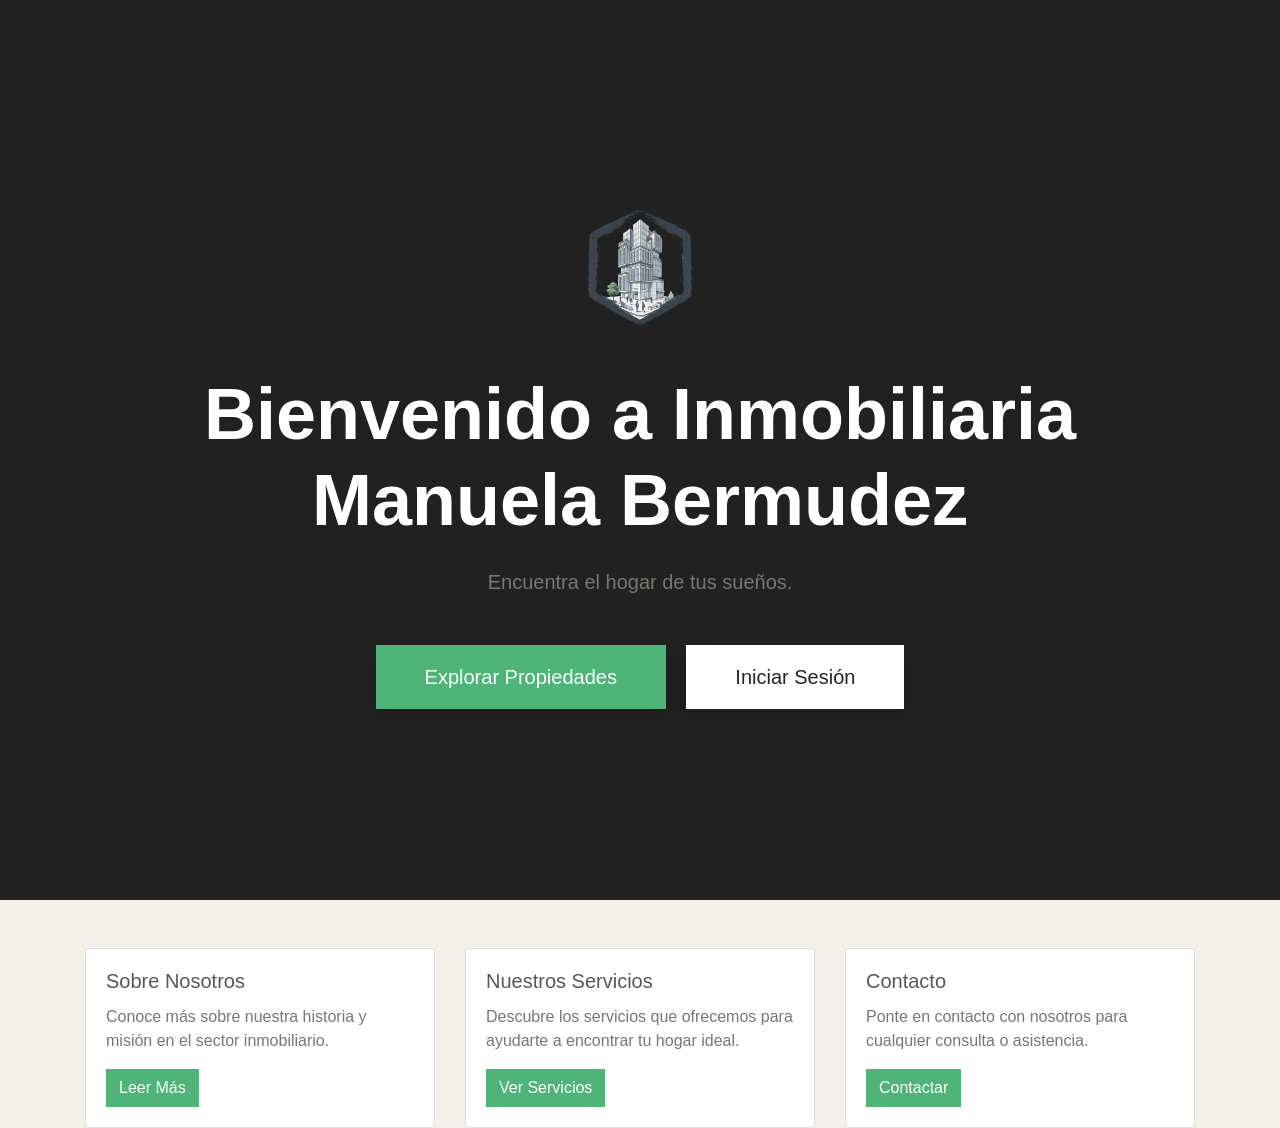
==== commit 09e00262: "Update index.html Se revierten los cambios del index" ====
--- a/index.html
+++ b/index.html
@@ -34,217 +34,12 @@
                     </div>
                 </div>
             </div>
-            <div class="row" id="property-grid">
-                <!-- Propiedad 1 -->
-                <div class="col-lg-4 col-md-6 mb-4 property-item" data-ubicacion="El Poblado" data-tipo="departamento" data-habitaciones="3" data-precio="4500000">
-                    <div class="property-card bg-white rounded-lg shadow-sm overflow-hidden h-100 d-flex flex-column">
-                        <div class="position-relative overflow-hidden property-img" style="height: 250px;">
-                            <img class="img-fluid w-100 h-100" src="img/destination-1.png" alt="Propiedad" style="object-fit:cover;">
-                            <div class="badge-status bg-success text-white position-absolute font-weight-bold px-3 py-1 rounded">Renta</div>
-                        </div>
-                        <div class="p-4 d-flex flex-column flex-grow-1">
-                            <h4 class="text-primary font-weight-bold mb-2">$4,500,000 <span class="small text-muted font-weight-normal">COP / mes</span></h4>
-                            <h5 class="font-weight-bold mb-2 text-dark property-title">Penthouse de Lujo</h5>
-                            <p class="text-muted mb-4"><i class="fa fa-map-marker-alt text-primary mr-2"></i>El Poblado</p>
-                            
-                            <div class="mt-auto">
-                                <div class="d-flex justify-content-between mb-4 pt-3 border-top border-light">
-                                    <span class="property-specs text-muted font-weight-bold"><i class="fa fa-bed text-primary mr-1"></i>3</span>
-                                    <span class="property-specs text-muted font-weight-bold"><i class="fa fa-bath text-primary mr-1"></i>3</span>
-                                    <span class="property-specs text-muted font-weight-bold"><i class="fa fa-car text-primary mr-1"></i>2</span>
-                                    <span class="property-specs text-muted font-weight-bold"><i class="fa fa-ruler-combined text-primary mr-1"></i>250m&sup2;</span>
-                                </div>
-                                <a href="property-details.html?id=1" class="btn btn-outline-primary btn-block rounded py-2 font-weight-bold w-100">Ver Detalles</a>
-                            </div>
-                        </div>
-                    </div>
-                </div>
-                <!-- Propiedad 2 -->
-                <div class="col-lg-4 col-md-6 mb-4 property-item" data-ubicacion="Laureles" data-tipo="casa" data-habitaciones="4" data-precio="3800000">
-                    <div class="property-card bg-white rounded-lg shadow-sm overflow-hidden h-100 d-flex flex-column">
-                        <div class="position-relative overflow-hidden property-img" style="height: 250px;">
-                            <img class="img-fluid w-100 h-100" src="img/destination-2.png" alt="Propiedad" style="object-fit:cover;">
-                            <div class="badge-status bg-success text-white position-absolute font-weight-bold px-3 py-1 rounded">Renta</div>
-                        </div>
-                        <div class="p-4 d-flex flex-column flex-grow-1">
-                            <h4 class="text-primary font-weight-bold mb-2">$3,800,000 <span class="small text-muted font-weight-normal">COP / mes</span></h4>
-                            <h5 class="font-weight-bold mb-2 text-dark property-title">Casa con Jardín</h5>
-                            <p class="text-muted mb-4"><i class="fa fa-map-marker-alt text-primary mr-2"></i>Laureles</p>
-                            
-                            <div class="mt-auto">
-                                <div class="d-flex justify-content-between mb-4 pt-3 border-top border-light">
-                                    <span class="property-specs text-muted font-weight-bold"><i class="fa fa-bed text-primary mr-1"></i>4</span>
-                                    <span class="property-specs text-muted font-weight-bold"><i class="fa fa-bath text-primary mr-1"></i>3</span>
-                                    <span class="property-specs text-muted font-weight-bold"><i class="fa fa-car text-primary mr-1"></i>2</span>
-                                    <span class="property-specs text-muted font-weight-bold"><i class="fa fa-ruler-combined text-primary mr-1"></i>300m&sup2;</span>
-                                </div>
-                                <a href="property-details.html?id=2" class="btn btn-outline-primary btn-block rounded py-2 font-weight-bold w-100">Ver Detalles</a>
-                            </div>
-                        </div>
-                    </div>
-                </div>
-                <!-- Propiedad 3 -->
-                <div class="col-lg-4 col-md-6 mb-4 property-item" data-ubicacion="Envigado" data-tipo="departamento" data-habitaciones="2" data-precio="2500000">
-                    <div class="property-card bg-white rounded-lg shadow-sm overflow-hidden h-100 d-flex flex-column">
-                        <div class="position-relative overflow-hidden property-img" style="height: 250px;">
-                            <img class="img-fluid w-100 h-100" src="img/destination-3.png" alt="Propiedad" style="object-fit:cover;">
-                            <div class="badge-status bg-success text-white position-absolute font-weight-bold px-3 py-1 rounded">Renta</div>
-                        </div>
-                        <div class="p-4 d-flex flex-column flex-grow-1">
-                            <h4 class="text-primary font-weight-bold mb-2">$2,500,000 <span class="small text-muted font-weight-normal">COP / mes</span></h4>
-                            <h5 class="font-weight-bold mb-2 text-dark property-title">Apartamento Vista Panorámica</h5>
-                            <p class="text-muted mb-4"><i class="fa fa-map-marker-alt text-primary mr-2"></i>Envigado</p>
-                            
-                            <div class="mt-auto">
-                                <div class="d-flex justify-content-between mb-4 pt-3 border-top border-light">
-                                    <span class="property-specs text-muted font-weight-bold"><i class="fa fa-bed text-primary mr-1"></i>2</span>
-                                    <span class="property-specs text-muted font-weight-bold"><i class="fa fa-bath text-primary mr-1"></i>2</span>
-                                    <span class="property-specs text-muted font-weight-bold"><i class="fa fa-car text-primary mr-1"></i>1</span>
-                                    <span class="property-specs text-muted font-weight-bold"><i class="fa fa-ruler-combined text-primary mr-1"></i>90m&sup2;</span>
-                                </div>
-                                <a href="property-details.html?id=3" class="btn btn-outline-primary btn-block rounded py-2 font-weight-bold w-100">Ver Detalles</a>
-                            </div>
-                        </div>
-                    </div>
-                </div>
-                 <!-- Propiedad 4 -->
-                 <div class="col-lg-4 col-md-6 mb-4 property-item" data-ubicacion="Sabaneta" data-tipo="departamento" data-habitaciones="3" data-precio="2800000">
-                    <div class="property-card bg-white rounded-lg shadow-sm overflow-hidden h-100 d-flex flex-column">
-                        <div class="position-relative overflow-hidden property-img" style="height: 250px;">
-                            <img class="img-fluid w-100 h-100" src="img/destination-4.png" alt="Propiedad" style="object-fit:cover;">
-                            <div class="badge-status bg-success text-white position-absolute font-weight-bold px-3 py-1 rounded">Renta</div>
-                        </div>
-                        <div class="p-4 d-flex flex-column flex-grow-1">
-                            <h4 class="text-primary font-weight-bold mb-2">$2,800,000 <span class="small text-muted font-weight-normal">COP / mes</span></h4>
-                            <h5 class="font-weight-bold mb-2 text-dark property-title">Apartamento Residencial</h5>
-                            <p class="text-muted mb-4"><i class="fa fa-map-marker-alt text-primary mr-2"></i>Sabaneta</p>
-                            
-                            <div class="mt-auto">
-                                <div class="d-flex justify-content-between mb-4 pt-3 border-top border-light">
-                                    <span class="property-specs text-muted font-weight-bold"><i class="fa fa-bed text-primary mr-1"></i>3</span>
-                                    <span class="property-specs text-muted font-weight-bold"><i class="fa fa-bath text-primary mr-1"></i>2</span>
-                                    <span class="property-specs text-muted font-weight-bold"><i class="fa fa-car text-primary mr-1"></i>1</span>
-                                    <span class="property-specs text-muted font-weight-bold"><i class="fa fa-ruler-combined text-primary mr-1"></i>110m&sup2;</span>
-                                </div>
-                                <a href="property-details.html?id=4" class="btn btn-outline-primary btn-block rounded py-2 font-weight-bold w-100">Ver Detalles</a>
-                            </div>
-                        </div>
-                    </div>
-                </div>
-                <!-- Propiedad 5 -->
-                <div class="col-lg-4 col-md-6 mb-4 property-item" data-ubicacion="Bello" data-tipo="casa" data-habitaciones="3" data-precio="1500000">
-                    <div class="property-card bg-white rounded-lg shadow-sm overflow-hidden h-100 d-flex flex-column">
-                        <div class="position-relative overflow-hidden property-img" style="height: 250px;">
-                            <img class="img-fluid w-100 h-100" src="img/destination-5.png" alt="Propiedad" style="object-fit:cover;">
-                            <div class="badge-status bg-success text-white position-absolute font-weight-bold px-3 py-1 rounded">Renta</div>
-                        </div>
-                        <div class="p-4 d-flex flex-column flex-grow-1">
-                            <h4 class="text-primary font-weight-bold mb-2">$1,500,000 <span class="small text-muted font-weight-normal">COP / mes</span></h4>
-                            <h5 class="font-weight-bold mb-2 text-dark property-title">Casa Unifamiliar</h5>
-                            <p class="text-muted mb-4"><i class="fa fa-map-marker-alt text-primary mr-2"></i>Bello</p>
-                            
-                            <div class="mt-auto">
-                                <div class="d-flex justify-content-between mb-4 pt-3 border-top border-light">
-                                    <span class="property-specs text-muted font-weight-bold"><i class="fa fa-bed text-primary mr-1"></i>3</span>
-                                    <span class="property-specs text-muted font-weight-bold"><i class="fa fa-bath text-primary mr-1"></i>2</span>
-                                    <span class="property-specs text-muted font-weight-bold"><i class="fa fa-car text-primary mr-1"></i>1</span>
-                                    <span class="property-specs text-muted font-weight-bold"><i class="fa fa-ruler-combined text-primary mr-1"></i>120m&sup2;</span>
-                                </div>
-                                <a href="property-details.html?id=5" class="btn btn-outline-primary btn-block rounded py-2 font-weight-bold w-100">Ver Detalles</a>
-                            </div>
-                        </div>
-                    </div>
-                </div>
-                <!-- Propiedad 6 -->
-                <div class="col-lg-4 col-md-6 mb-4 property-item" data-ubicacion="Rionegro" data-tipo="terreno" data-habitaciones="0" data-precio="800000">
-                    <div class="property-card bg-white rounded-lg shadow-sm overflow-hidden h-100 d-flex flex-column">
-                        <div class="position-relative overflow-hidden property-img" style="height: 250px;">
-                            <img class="img-fluid w-100 h-100" src="img/destination-6.png" alt="Propiedad" style="object-fit:cover;">
-                            <div class="badge-status bg-success text-white position-absolute font-weight-bold px-3 py-1 rounded">Renta</div>
-                        </div>
-                        <div class="p-4 d-flex flex-column flex-grow-1">
-                            <h4 class="text-primary font-weight-bold mb-2">$800,000 <span class="small text-muted font-weight-normal">COP / mes</span></h4>
-                            <h5 class="font-weight-bold mb-2 text-dark property-title">Lote Comercial</h5>
-                            <p class="text-muted mb-4"><i class="fa fa-map-marker-alt text-primary mr-2"></i>Rionegro</p>
-                            
-                            <div class="mt-auto">
-                                <div class="d-flex justify-content-between mb-4 pt-3 border-top border-light">
-                                    <span class="property-specs text-muted font-weight-bold"><i class="fa fa-cube text-primary mr-1"></i>Lote</span>
-                                    <span class="property-specs text-muted font-weight-bold"><i class="fa fa-ruler-combined text-primary mr-1"></i>500m&sup2;</span>
-                                </div>
-                                <a href="property-details.html?id=6" class="btn btn-outline-primary btn-block rounded py-2 font-weight-bold w-100">Ver Detalles</a>
-                            </div>
-                        </div>
-                    </div>
-                </div>
-                <!-- Propiedad 7 -->
-                <div class="col-lg-4 col-md-6 mb-4 property-item" data-ubicacion="Itagüí" data-tipo="departamento" data-habitaciones="2" data-precio="1800000">
-                    <div class="property-card bg-white rounded-lg shadow-sm overflow-hidden h-100 d-flex flex-column">
-                        <div class="position-relative overflow-hidden property-img" style="height: 250px;">
-                            <img class="img-fluid w-100 h-100" src="img/destination-1.png" alt="Propiedad" style="object-fit:cover;">
-                            <div class="badge-status bg-success text-white position-absolute font-weight-bold px-3 py-1 rounded">Renta</div>
-                        </div>
-                        <div class="p-4 d-flex flex-column flex-grow-1">
-                            <h4 class="text-primary font-weight-bold mb-2">$1,800,000 <span class="small text-muted font-weight-normal">COP / mes</span></h4>
-                            <h5 class="font-weight-bold mb-2 text-dark property-title">Acogedor Apartamento</h5>
-                            <p class="text-muted mb-4"><i class="fa fa-map-marker-alt text-primary mr-2"></i>Itagüí</p>
-                            
-                            <div class="mt-auto">
-                                <div class="d-flex justify-content-between mb-4 pt-3 border-top border-light">
-                                    <span class="property-specs text-muted font-weight-bold"><i class="fa fa-bed text-primary mr-1"></i>2</span>
-                                    <span class="property-specs text-muted font-weight-bold"><i class="fa fa-bath text-primary mr-1"></i>1</span>
-                                    <span class="property-specs text-muted font-weight-bold"><i class="fa fa-car text-primary mr-1"></i>1</span>
-                                    <span class="property-specs text-muted font-weight-bold"><i class="fa fa-ruler-combined text-primary mr-1"></i>75m&sup2;</span>
-                                </div>
-                                <a href="property-details.html?id=7" class="btn btn-outline-primary btn-block rounded py-2 font-weight-bold w-100">Ver Detalles</a>
-                            </div>
-                        </div>
-                    </div>
-                </div>
-                <!-- Propiedad 8 -->
-                <div class="col-lg-4 col-md-6 mb-4 property-item" data-ubicacion="La Estrella" data-tipo="casa" data-habitaciones="4" data-precio="3200000">
-                    <div class="property-card bg-white rounded-lg shadow-sm overflow-hidden h-100 d-flex flex-column">
-                        <div class="position-relative overflow-hidden property-img" style="height: 250px;">
-                            <img class="img-fluid w-100 h-100" src="img/destination-2.png" alt="Propiedad" style="object-fit:cover;">
-                            <div class="badge-status bg-success text-white position-absolute font-weight-bold px-3 py-1 rounded">Renta</div>
-                        </div>
-                        <div class="p-4 d-flex flex-column flex-grow-1">
-                            <h4 class="text-primary font-weight-bold mb-2">$3,200,000 <span class="small text-muted font-weight-normal">COP / mes</span></h4>
-                            <h5 class="font-weight-bold mb-2 text-dark property-title">Amplia Casa Familiar</h5>
-                            <p class="text-muted mb-4"><i class="fa fa-map-marker-alt text-primary mr-2"></i>La Estrella</p>
-                            
-                            <div class="mt-auto">
-                                <div class="d-flex justify-content-between mb-4 pt-3 border-top border-light">
-                                    <span class="property-specs text-muted font-weight-bold"><i class="fa fa-bed text-primary mr-1"></i>4</span>
-                                    <span class="property-specs text-muted font-weight-bold"><i class="fa fa-bath text-primary mr-1"></i>2</span>
-                                    <span class="property-specs text-muted font-weight-bold"><i class="fa fa-car text-primary mr-1"></i>2</span>
-                                    <span class="property-specs text-muted font-weight-bold"><i class="fa fa-ruler-combined text-primary mr-1"></i>220m&sup2;</span>
-                                </div>
-                                <a href="property-details.html?id=8" class="btn btn-outline-primary btn-block rounded py-2 font-weight-bold w-100">Ver Detalles</a>
-                            </div>
-                        </div>
-                    </div>
-                </div>
-                <!-- Propiedad 9 -->
-                <div class="col-lg-4 col-md-6 mb-4 property-item" data-ubicacion="Copacabana" data-tipo="terreno" data-habitaciones="0" data-precio="900000">
-                    <div class="property-card bg-white rounded-lg shadow-sm overflow-hidden h-100 d-flex flex-column">
-                        <div class="position-relative overflow-hidden property-img" style="height: 250px;">
-                            <img class="img-fluid w-100 h-100" src="img/destination-3.png" alt="Propiedad" style="object-fit:cover;">
-                            <div class="badge-status bg-success text-white position-absolute font-weight-bold px-3 py-1 rounded">Renta</div>
-                        </div>
-                        <div class="p-4 d-flex flex-column flex-grow-1">
-                            <h4 class="text-primary font-weight-bold mb-2">$900,000 <span class="small text-muted font-weight-normal">COP / mes</span></h4>
-                            <h5 class="font-weight-bold mb-2 text-dark property-title">Zona Campestre</h5>
-                            <p class="text-muted mb-4"><i class="fa fa-map-marker-alt text-primary mr-2"></i>Copacabana</p>
-                            
-                            <div class="mt-auto">
-                                <div class="d-flex justify-content-between mb-4 pt-3 border-top border-light">
-                                    <span class="property-specs text-muted font-weight-bold"><i class="fa fa-cube text-primary mr-1"></i>Lote Finca</span>
-                                    <span class="property-specs text-muted font-weight-bold"><i class="fa fa-ruler-combined text-primary mr-1"></i>400m&sup2;</span>
-                                </div>
-                                <a href="property-details.html?id=9" class="btn btn-outline-primary btn-block rounded py-2 font-weight-bold w-100">Ver Detalles</a>
-                            </div>
-                        </div>
+            <div class="col-md-4">
+                <div class="card">
+                    <div class="card-body">
+                        <h5 class="card-title">Nuestros Servicios</h5>
+                        <p class="card-text">Descubre los servicios que ofrecemos para ayudarte a encontrar tu hogar ideal.</p>
+                        <a href="service.html" class="btn btn-primary">Ver Servicios</a>
                     </div>
                 </div>
             </div>
@@ -262,4 +57,4 @@
 
 <script src="js/main.js"></script>
 </body>
-</html>+</html>
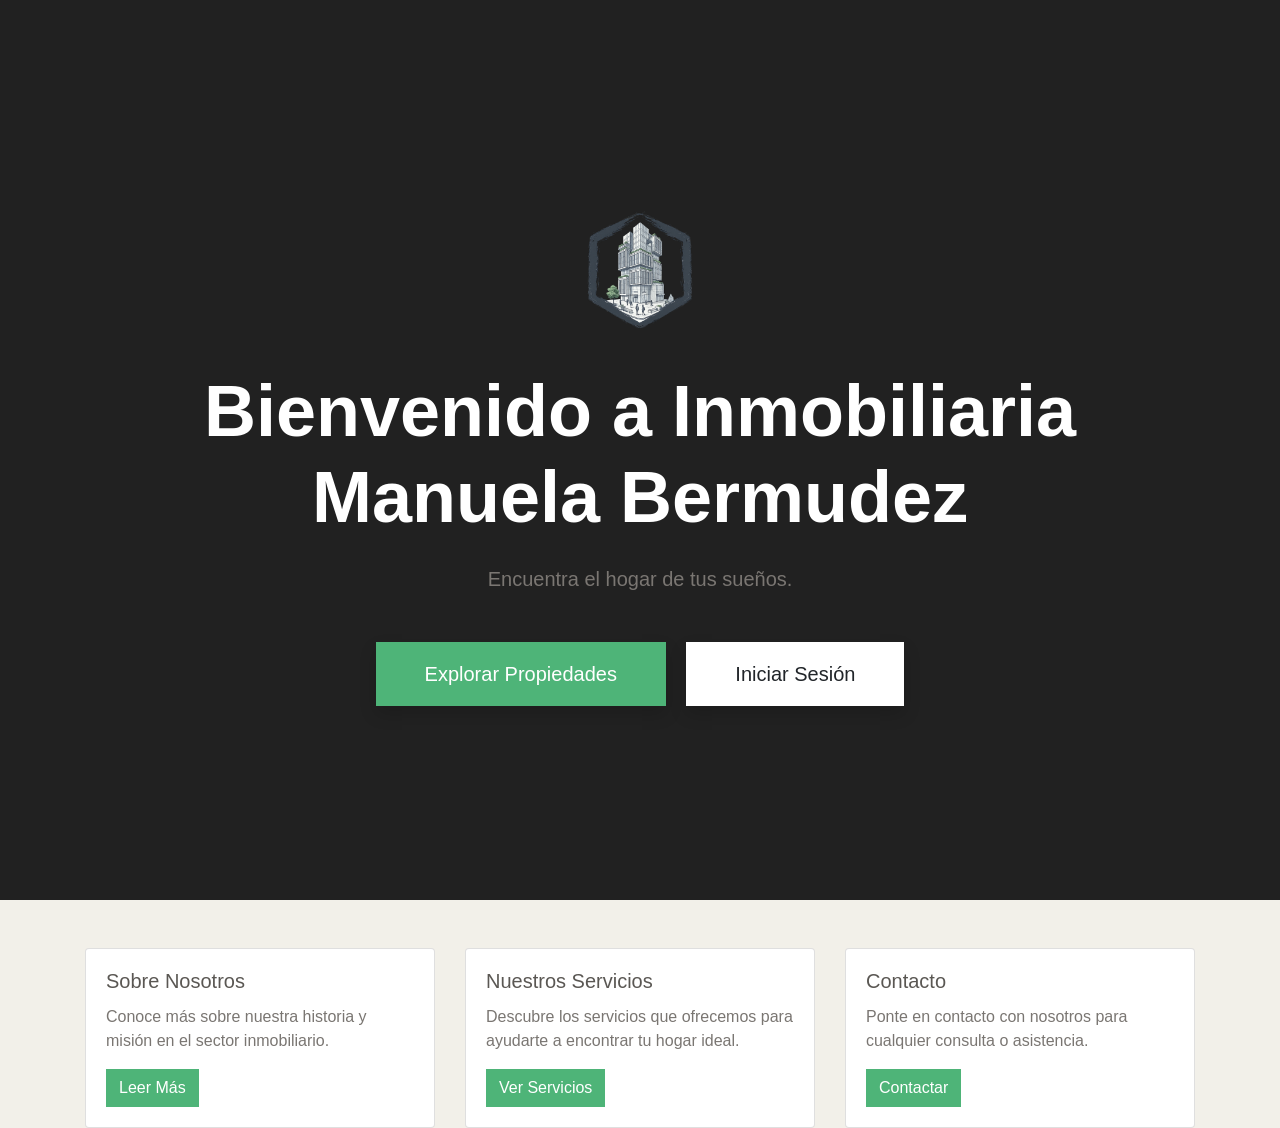
==== commit 14088256: "Sprint review" ====
--- a/index.html
+++ b/index.html
@@ -10,19 +10,18 @@
 <body>
     <div id="welcome-screen" class="d-flex flex-column justify-content-center align-items-center vh-100 bg-dark text-white text-center">
         <div class="container">
-            <img src="img/LOGOV2.png" alt="Inmobiliaria Manuela Logo" style="max-height: 150px; margin-bottom: 30px;">
+            <img src="img/LOGOV2.png" alt="Inmobiliaria Manuela Logo" class="img-fluid mx-auto d-block mb-4" style="max-height: 150px; width: auto;">
             <h1 class="display-3 fw-bold mb-4">Bienvenido a Inmobiliaria Manuela Bermudez</h1>
             <p class="lead mb-5">Encuentra el hogar de tus sueños.</p>
             <button class="btn btn-primary btn-lg px-5 py-3 shadow" onclick="window.location.href='home.html'">
                 Explorar Propiedades
             </button>
-            <button class="btn btn-light btn-lg px-5 py-3 shadow ml-3" onclick="window.location.href='login.html'">
+            <button class="btn btn-light btn-lg px-5 py-3 shadow ml-3" onclick="window.location.href='profiles.html'">
                 Iniciar Sesión
             </button>
         </div>
     </div>
 
-    <!-- Sección con 3 cards -->
     <div class="container mt-5">
         <div class="row">
             <div class="col-md-4">
@@ -30,7 +29,7 @@
                     <div class="card-body">
                         <h5 class="card-title">Sobre Nosotros</h5>
                         <p class="card-text">Conoce más sobre nuestra historia y misión en el sector inmobiliario.</p>
-                        <a href="about.html" class="btn btn-primary">Leer Más</a>
+                         <a href="about.html" class="btn btn-primary">Leer Más</a> 
                     </div>
                 </div>
             </div>
@@ -39,7 +38,7 @@
                     <div class="card-body">
                         <h5 class="card-title">Nuestros Servicios</h5>
                         <p class="card-text">Descubre los servicios que ofrecemos para ayudarte a encontrar tu hogar ideal.</p>
-                        <a href="service.html" class="btn btn-primary">Ver Servicios</a>
+                         <a href="service.html" class="btn btn-primary">Ver Servicios</a> 
                     </div>
                 </div>
             </div>
@@ -48,7 +47,7 @@
                     <div class="card-body">
                         <h5 class="card-title">Contacto</h5>
                         <p class="card-text">Ponte en contacto con nosotros para cualquier consulta o asistencia.</p>
-                        <a href="contact.html" class="btn btn-primary">Contactar</a>
+                         <a href="contact.html" class="btn btn-primary">Contactar</a> 
                     </div>
                 </div>
             </div>
--- a/css/style.css
+++ b/css/style.css
@@ -5885,8 +5885,8 @@
 }
 
 .carousel-fade .carousel-item {
-  opacity: 0;
-  transition-property: opacity;
+  opacity: 0.2;
+  transition: opacity 0.4s ease-in-out;
   transform: none;
 }
 
@@ -5894,14 +5894,14 @@
 .carousel-fade .carousel-item-next.carousel-item-left,
 .carousel-fade .carousel-item-prev.carousel-item-right {
   z-index: 1;
-  opacity: 1;
+  opacity: 0;
 }
 
 .carousel-fade .active.carousel-item-left,
 .carousel-fade .active.carousel-item-right {
   z-index: 0;
   opacity: 0;
-  transition: opacity 0s 0.6s;
+  transition: opacity 0.8s ease-in-out;
 }
 
 @media (prefers-reduced-motion: reduce) {
@@ -9569,8 +9569,22 @@
 }
 
 .page-header {
-  background: linear-gradient(rgba(0, 0, 0, 0.5), rgba(0, 0, 0, 0.5)), url(../img/carousel-2.jpg), no-repeat center center;
+  min-height: 100vh;
+  background: linear-gradient(rgba(0, 0, 0, 0.5), rgba(0, 0, 0, 0.5)), url("../img/img contacto.jpg") no-repeat center center;
   background-size: cover;
+  background-position: center center;
+}
+
+.page-header.service-header {
+  background: linear-gradient(rgba(0, 0, 0, 0.5), rgba(0, 0, 0, 0.5)), url("../img/img servicio.jpg") no-repeat center center;
+  background-size: cover;
+  background-position: center center;
+}
+
+.page-header.about-header {
+  background: linear-gradient(rgba(0, 0, 0, 0.5), rgba(0, 0, 0, 0.5)), url("../img/BANNERV3.png") no-repeat center center;
+  background-size: cover;
+  background-position: center center;
 }
 
 .destination-item img {
@@ -9775,20 +9789,11 @@
   transition: width 0.3s ease;
   cursor: pointer;
   margin-right: 2rem; /* Separate from navigation */
-
 }
 .logo:active {
   transform: scale(1.3); /* Se agranda un 30% al hacer clic */
 }
-.logo:hover {
-  /* TamaÃ±o inicial (ajusta segÃºn necesites) */
-  width: 500px; 
-  
-  /* Esto hace que el cambio de tamaÃ±o sea suave y no de golpe */
-  transition: transform 0.3s ease;
-  width: 200px;
-  /* filter: brightness(1.2); (Lo hace un 20% mÃ¡s brillante) */
-}
+
 
 .logo:hover {
   /* Escala el logo. 1.2 significa un 20% mÃ¡s grande */
@@ -9796,10 +9801,24 @@
 }
 
 .logo img {
-  height: 130px;
+  height: 50px;
   width: auto;
 }
 
+.logo-container {
+  display: flex;
+  justify-content: center;
+}
+.login button{
+    margin: 0 auto;
+    display: block;
+    width: auto !important;
+}
+
+#link-profile {
+    text-align: right;
+    margin-top: 10px;
+}
 
 /* --- ESTILOS INMOBILIARIA PREMIUM (v3 - Nueva Paleta) --- */
 :root {
@@ -9913,16 +9932,70 @@
 .hero-section {
     background: url('../img/BANNERV3.png') no-repeat center center;
     background-size: cover;
+    position: relative;
+    overflow: hidden;
+}
+.hero-section .carousel-item {
+    position: relative;
+    min-height: 100%;
+    background-size: cover;
+    background-position: center;
+    background-repeat: no-repeat;
+}
+.hero-section .carousel-item::before {
+    content: "";
+    position: absolute;
+    inset: 0;
+    background-image: inherit;
+    background-size: cover;
+    background-position: center;
+    background-repeat: no-repeat;
+    filter: blur(4px);
+    opacity: 0.72;
+    transform: scale(1.03);
+    z-index: 0;
 }
 .hero-overlay {
     position: absolute;
     top: 0; left: 0; right: 0; bottom: 0;
-    background: rgba(242, 240, 233, 0.6) !important;
+    background: linear-gradient(180deg, rgba(5, 13, 28, 0.45), rgba(5, 13, 28, 0.65)) !important;
     z-index: 1;
 }
-.hero-section h1, .hero-section p {
-    color: var(--color-texto-oscuro) !important;
-    text-shadow: none !important;
+.carousel-caption {
+    position: relative;
+    z-index: 2;
+}
+.carousel-caption .container {
+    background: rgba(0,0,0,0.18);
+    padding: 1.8rem 1.5rem 1.25rem;
+    border-radius: 1.4rem;
+    display: inline-block;
+    backdrop-filter: blur(5px);
+    box-shadow: 0 24px 55px rgba(0,0,0,0.18);
+    width: auto;
+}
+.hero-title {
+    color: #ffd76b !important;
+    opacity: 1 !important;
+    text-shadow: 2px 2px 9px rgba(0,0,0,0.58) !important;
+}
+.hero-text {
+    color: #fff9e8 !important;
+    opacity: 1 !important;
+    text-shadow: 1px 1px 7px rgba(0,0,0,0.42) !important;
+    font-size: 1.25rem;
+}
+.hero-section .btn-cta {
+    background-color: var(--color-verde-corporativo) !important;
+    color: #fff !important;
+    border: 1px solid rgba(78, 180, 120, 0.95) !important;
+    box-shadow: 0 16px 30px rgba(0,0,0,0.18);
+    transition: transform 0.25s ease, background-color 0.25s ease, opacity 0.25s ease;
+}
+.hero-section .btn-cta:hover {
+    background-color: #3c8f62 !important;
+    color: #fff !important;
+    transform: translateY(-2px);
 }
 .shadow-text {
     /* Desactivar para que el texto oscuro sea legible sobre beige */
@@ -10182,16 +10255,70 @@
 .hero-section {
     background: url('../img/BANNERV3.png') no-repeat center center;
     background-size: cover;
+    position: relative;
+    overflow: hidden;
+}
+.hero-section .carousel-item {
+    position: relative;
+    min-height: 100%;
+    background-size: cover;
+    background-position: center;
+    background-repeat: no-repeat;
+}
+.hero-section .carousel-item::before {
+    content: "";
+    position: absolute;
+    inset: 0;
+    background-image: inherit;
+    background-size: cover;
+    background-position: center;
+    background-repeat: no-repeat;
+    filter: blur(4px);
+    opacity: 0.72;
+    transform: scale(1.03);
+    z-index: 0;
 }
 .hero-overlay {
     position: absolute;
     top: 0; left: 0; right: 0; bottom: 0;
-    background: rgba(242, 240, 233, 0.6) !important;
+    background: linear-gradient(180deg, rgba(5, 13, 28, 0.45), rgba(5, 13, 28, 0.65)) !important;
     z-index: 1;
 }
-.hero-section h1, .hero-section p {
-    color: var(--color-texto-oscuro) !important;
-    text-shadow: none !important;
+.carousel-caption {
+    position: relative;
+    z-index: 2;
+}
+.carousel-caption .container {
+    background: rgba(0,0,0,0.18);
+    padding: 1.8rem 1.5rem 1.25rem;
+    border-radius: 1.4rem;
+    display: inline-block;
+    backdrop-filter: blur(5px);
+    box-shadow: 0 24px 55px rgba(0,0,0,0.18);
+    width: auto;
+}
+.hero-title {
+    color: #ffd76b !important;
+    opacity: 1 !important;
+    text-shadow: 2px 2px 9px rgba(0,0,0,0.58) !important;
+}
+.hero-text {
+    color: #fff9e8 !important;
+    opacity: 1 !important;
+    text-shadow: 1px 1px 7px rgba(0,0,0,0.42) !important;
+    font-size: 1.25rem;
+}
+.hero-section .btn-cta {
+    background-color: var(--color-verde-corporativo) !important;
+    color: #fff !important;
+    border: 1px solid rgba(78, 180, 120, 0.95) !important;
+    box-shadow: 0 16px 30px rgba(0,0,0,0.18);
+    transition: transform 0.25s ease, background-color 0.25s ease, opacity 0.25s ease;
+}
+.hero-section .btn-cta:hover {
+    background-color: #3c8f62 !important;
+    color: #fff !important;
+    transform: translateY(-2px);
 }
 .shadow-text {
     /* Desactivar para que el texto oscuro sea legible sobre beige */
@@ -10204,7 +10331,7 @@
     border-radius: 20px !important;
     box-shadow: 0 20px 40px rgba(0,0,0,0.05) !important;
     border: none !important;
-    padding: 45px !important;
+    padding: 9px !important;
 }
 .search-card h4 {
     letter-spacing: 0.5px;
@@ -10338,3 +10465,26 @@
     }
 }
 
+
+/* Override hero carousel text color */
+.hero-section .carousel-caption h1,
+.hero-section .carousel-caption p {
+    color: #000 !important;
+}
+
+/* Center hero carousel caption vertically */
+.hero-section .carousel-caption {
+    position: absolute !important;
+    top: 50% !important;
+    bottom: auto !important;
+    left: 0 !important;
+    right: 0 !important;
+    width: 100% !important;
+    transform: translateY(-50%) !important;
+    text-align: center !important;
+    margin: 0 auto !important;
+    padding-top: 0 !important;
+    padding-bottom: 0 !important;
+    max-width: 100% !important;
+}
+
